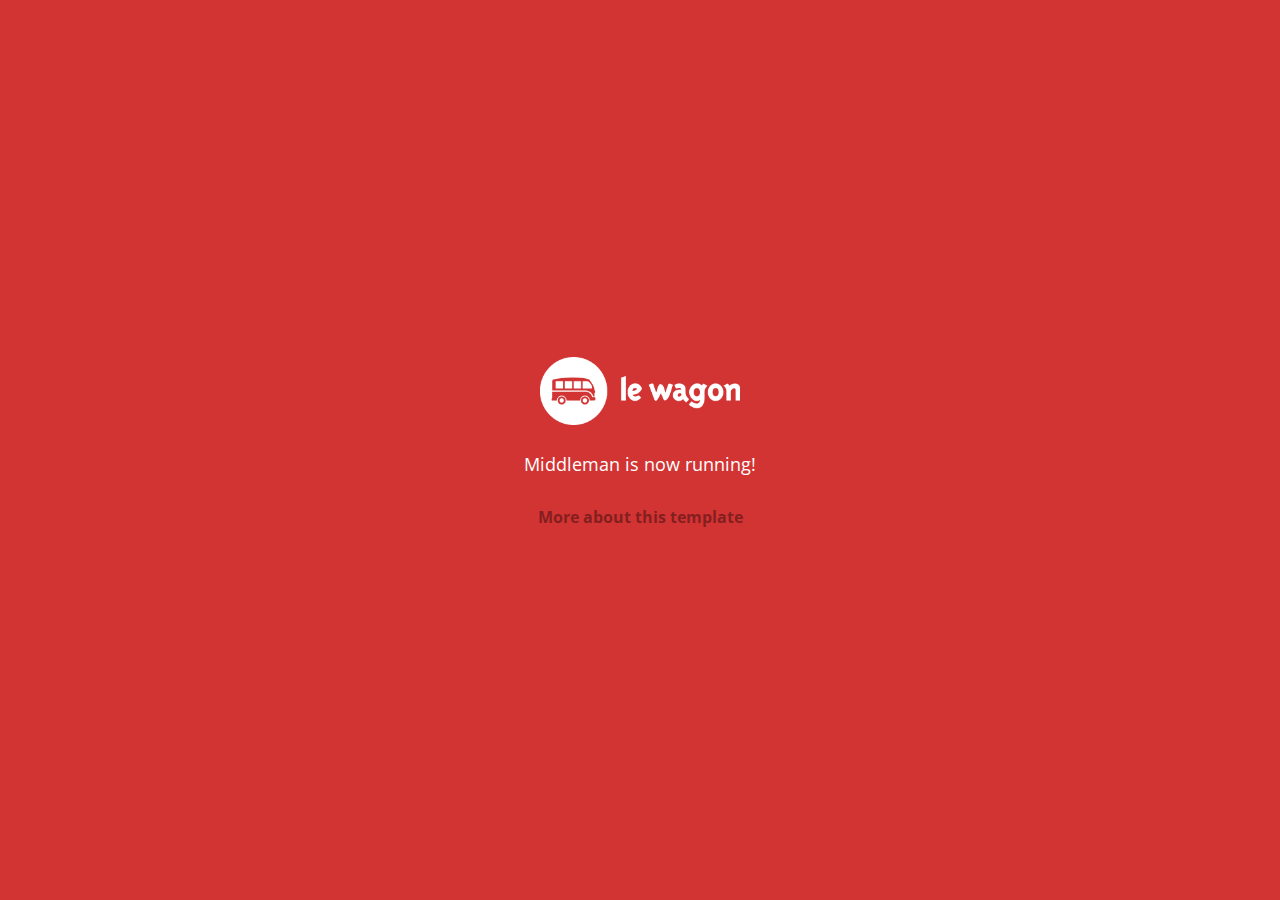
==== index.html @ 1464fe8d "Automated commit at 2017-11-06 10:18:37 UTC by middleman-deploy 2.0.0-alpha" ====
<!doctype html>
<html>
  <head>
    <meta charset="utf-8">
    <meta http-equiv="x-ua-compatible" content="ie=edge">
    <meta name="viewport"
          content="width=device-width, initial-scale=1, shrink-to-fit=no">
    <!-- Use the title from a page's frontmatter if it has one -->
    <title>Le Wagon - Middleman</title>
    <link href="stylesheets/application-3c48b980.css" rel="stylesheet" />
    <script src="javascripts/application-93de88c9.js"></script>
    <link href="images/favicon-f15af148.png" rel="icon" type="image/png" />
  </head>
  <body>
    <div id="home">
  <div class="home-content">
    <img src="images/logo-acc9c0ec.png" width="200" alt="Logo" />
    <p>
      Middleman is now running!
    </p>
    <p class="about">
      <a href="about.html">More about this template</a>
    </p>
  </div>
</div>

  </body>
</html>
---- stylesheets/application-3c48b980.css ----
@import url("https://fonts.googleapis.com/css?family=Open+Sans:400,300,700|Raleway:400,100,300,700,500");/*!
 * Bootstrap v3.3.7 (http://getbootstrap.com)
 * Copyright 2011-2016 Twitter, Inc.
 * Licensed under MIT (https://github.com/twbs/bootstrap/blob/master/LICENSE)
 *//*! normalize.css v3.0.3 | MIT License | github.com/necolas/normalize.css */html{font-family:sans-serif;-ms-text-size-adjust:100%;-webkit-text-size-adjust:100%}body{margin:0}article,aside,details,figcaption,figure,footer,header,hgroup,main,menu,nav,section,summary{display:block}audio,canvas,progress,video{display:inline-block;vertical-align:baseline}audio:not([controls]){display:none;height:0}[hidden],template{display:none}a{background-color:transparent}a:active,a:hover{outline:0}abbr[title]{border-bottom:1px dotted}b,strong{font-weight:bold}dfn{font-style:italic}h1{font-size:2em;margin:0.67em 0}mark{background:#ff0;color:#000}small{font-size:80%}sub,sup{font-size:75%;line-height:0;position:relative;vertical-align:baseline}sup{top:-0.5em}sub{bottom:-0.25em}img{border:0}svg:not(:root){overflow:hidden}figure{margin:1em 40px}hr{-webkit-box-sizing:content-box;box-sizing:content-box;height:0}pre{overflow:auto}code,kbd,pre,samp{font-family:monospace, monospace;font-size:1em}button,input,optgroup,select,textarea{color:inherit;font:inherit;margin:0}button{overflow:visible}button,select{text-transform:none}button,html input[type="button"],input[type="reset"],input[type="submit"]{-webkit-appearance:button;cursor:pointer}button[disabled],html input[disabled]{cursor:default}button::-moz-focus-inner,input::-moz-focus-inner{border:0;padding:0}input{line-height:normal}input[type="checkbox"],input[type="radio"]{-webkit-box-sizing:border-box;box-sizing:border-box;padding:0}input[type="number"]::-webkit-inner-spin-button,input[type="number"]::-webkit-outer-spin-button{height:auto}input[type="search"]{-webkit-appearance:textfield;-webkit-box-sizing:content-box;box-sizing:content-box}input[type="search"]::-webkit-search-cancel-button,input[type="search"]::-webkit-search-decoration{-webkit-appearance:none}fieldset{border:1px solid #c0c0c0;margin:0 2px;padding:0.35em 0.625em 0.75em}legend{border:0;padding:0}textarea{overflow:auto}optgroup{font-weight:bold}table{border-collapse:collapse;border-spacing:0}td,th{padding:0}/*! Source: https://github.com/h5bp/html5-boilerplate/blob/master/src/css/main.css */@media print{*,*:before,*:after{background:transparent !important;color:#000 !important;-webkit-box-shadow:none !important;box-shadow:none !important;text-shadow:none !important}a,a:visited{text-decoration:underline}a[href]:after{content:" (" attr(href) ")"}abbr[title]:after{content:" (" attr(title) ")"}a[href^="#"]:after,a[href^="javascript:"]:after{content:""}pre,blockquote{border:1px solid #999;page-break-inside:avoid}thead{display:table-header-group}tr,img{page-break-inside:avoid}img{max-width:100% !important}p,h2,h3{orphans:3;widows:3}h2,h3{page-break-after:avoid}.navbar{display:none}.btn>.caret,.dropup>.btn>.caret{border-top-color:#000 !important}.label{border:1px solid #000}.table{border-collapse:collapse !important}.table td,.table th{background-color:#fff !important}.table-bordered th,.table-bordered td{border:1px solid #ddd !important}}@font-face{font-family:'Glyphicons Halflings';src:url("../assets/bootstrap/glyphicons-halflings-regular-86b6f62b.eot");src:url("../assets/bootstrap/glyphicons-halflings-regular-86b6f62b.eot?#iefix") format("embedded-opentype"),url("../assets/bootstrap/glyphicons-halflings-regular-ca35b697.woff2") format("woff2"),url("../assets/bootstrap/glyphicons-halflings-regular-278e49a8.woff") format("woff"),url("../assets/bootstrap/glyphicons-halflings-regular-44bc1850.ttf") format("truetype"),url("../assets/bootstrap/glyphicons-halflings-regular-de51a849.svg#glyphicons_halflingsregular") format("svg")}.glyphicon{position:relative;top:1px;display:inline-block;font-family:'Glyphicons Halflings';font-style:normal;font-weight:normal;line-height:1;-webkit-font-smoothing:antialiased;-moz-osx-font-smoothing:grayscale}.glyphicon-asterisk:before{content:"\002a"}.glyphicon-plus:before{content:"\002b"}.glyphicon-euro:before,.glyphicon-eur:before{content:"\20ac"}.glyphicon-minus:before{content:"\2212"}.glyphicon-cloud:before{content:"\2601"}.glyphicon-envelope:before{content:"\2709"}.glyphicon-pencil:before{content:"\270f"}.glyphicon-glass:before{content:"\e001"}.glyphicon-music:before{content:"\e002"}.glyphicon-search:before{content:"\e003"}.glyphicon-heart:before{content:"\e005"}.glyphicon-star:before{content:"\e006"}.glyphicon-star-empty:before{content:"\e007"}.glyphicon-user:before{content:"\e008"}.glyphicon-film:before{content:"\e009"}.glyphicon-th-large:before{content:"\e010"}.glyphicon-th:before{content:"\e011"}.glyphicon-th-list:before{content:"\e012"}.glyphicon-ok:before{content:"\e013"}.glyphicon-remove:before{content:"\e014"}.glyphicon-zoom-in:before{content:"\e015"}.glyphicon-zoom-out:before{content:"\e016"}.glyphicon-off:before{content:"\e017"}.glyphicon-signal:before{content:"\e018"}.glyphicon-cog:before{content:"\e019"}.glyphicon-trash:before{content:"\e020"}.glyphicon-home:before{content:"\e021"}.glyphicon-file:before{content:"\e022"}.glyphicon-time:before{content:"\e023"}.glyphicon-road:before{content:"\e024"}.glyphicon-download-alt:before{content:"\e025"}.glyphicon-download:before{content:"\e026"}.glyphicon-upload:before{content:"\e027"}.glyphicon-inbox:before{content:"\e028"}.glyphicon-play-circle:before{content:"\e029"}.glyphicon-repeat:before{content:"\e030"}.glyphicon-refresh:before{content:"\e031"}.glyphicon-list-alt:before{content:"\e032"}.glyphicon-lock:before{content:"\e033"}.glyphicon-flag:before{content:"\e034"}.glyphicon-headphones:before{content:"\e035"}.glyphicon-volume-off:before{content:"\e036"}.glyphicon-volume-down:before{content:"\e037"}.glyphicon-volume-up:before{content:"\e038"}.glyphicon-qrcode:before{content:"\e039"}.glyphicon-barcode:before{content:"\e040"}.glyphicon-tag:before{content:"\e041"}.glyphicon-tags:before{content:"\e042"}.glyphicon-book:before{content:"\e043"}.glyphicon-bookmark:before{content:"\e044"}.glyphicon-print:before{content:"\e045"}.glyphicon-camera:before{content:"\e046"}.glyphicon-font:before{content:"\e047"}.glyphicon-bold:before{content:"\e048"}.glyphicon-italic:before{content:"\e049"}.glyphicon-text-height:before{content:"\e050"}.glyphicon-text-width:before{content:"\e051"}.glyphicon-align-left:before{content:"\e052"}.glyphicon-align-center:before{content:"\e053"}.glyphicon-align-right:before{content:"\e054"}.glyphicon-align-justify:before{content:"\e055"}.glyphicon-list:before{content:"\e056"}.glyphicon-indent-left:before{content:"\e057"}.glyphicon-indent-right:before{content:"\e058"}.glyphicon-facetime-video:before{content:"\e059"}.glyphicon-picture:before{content:"\e060"}.glyphicon-map-marker:before{content:"\e062"}.glyphicon-adjust:before{content:"\e063"}.glyphicon-tint:before{content:"\e064"}.glyphicon-edit:before{content:"\e065"}.glyphicon-share:before{content:"\e066"}.glyphicon-check:before{content:"\e067"}.glyphicon-move:before{content:"\e068"}.glyphicon-step-backward:before{content:"\e069"}.glyphicon-fast-backward:before{content:"\e070"}.glyphicon-backward:before{content:"\e071"}.glyphicon-play:before{content:"\e072"}.glyphicon-pause:before{content:"\e073"}.glyphicon-stop:before{content:"\e074"}.glyphicon-forward:before{content:"\e075"}.glyphicon-fast-forward:before{content:"\e076"}.glyphicon-step-forward:before{content:"\e077"}.glyphicon-eject:before{content:"\e078"}.glyphicon-chevron-left:before{content:"\e079"}.glyphicon-chevron-right:before{content:"\e080"}.glyphicon-plus-sign:before{content:"\e081"}.glyphicon-minus-sign:before{content:"\e082"}.glyphicon-remove-sign:before{content:"\e083"}.glyphicon-ok-sign:before{content:"\e084"}.glyphicon-question-sign:before{content:"\e085"}.glyphicon-info-sign:before{content:"\e086"}.glyphicon-screenshot:before{content:"\e087"}.glyphicon-remove-circle:before{content:"\e088"}.glyphicon-ok-circle:before{content:"\e089"}.glyphicon-ban-circle:before{content:"\e090"}.glyphicon-arrow-left:before{content:"\e091"}.glyphicon-arrow-right:before{content:"\e092"}.glyphicon-arrow-up:before{content:"\e093"}.glyphicon-arrow-down:before{content:"\e094"}.glyphicon-share-alt:before{content:"\e095"}.glyphicon-resize-full:before{content:"\e096"}.glyphicon-resize-small:before{content:"\e097"}.glyphicon-exclamation-sign:before{content:"\e101"}.glyphicon-gift:before{content:"\e102"}.glyphicon-leaf:before{content:"\e103"}.glyphicon-fire:before{content:"\e104"}.glyphicon-eye-open:before{content:"\e105"}.glyphicon-eye-close:before{content:"\e106"}.glyphicon-warning-sign:before{content:"\e107"}.glyphicon-plane:before{content:"\e108"}.glyphicon-calendar:before{content:"\e109"}.glyphicon-random:before{content:"\e110"}.glyphicon-comment:before{content:"\e111"}.glyphicon-magnet:before{content:"\e112"}.glyphicon-chevron-up:before{content:"\e113"}.glyphicon-chevron-down:before{content:"\e114"}.glyphicon-retweet:before{content:"\e115"}.glyphicon-shopping-cart:before{content:"\e116"}.glyphicon-folder-close:before{content:"\e117"}.glyphicon-folder-open:before{content:"\e118"}.glyphicon-resize-vertical:before{content:"\e119"}.glyphicon-resize-horizontal:before{content:"\e120"}.glyphicon-hdd:before{content:"\e121"}.glyphicon-bullhorn:before{content:"\e122"}.glyphicon-bell:before{content:"\e123"}.glyphicon-certificate:before{content:"\e124"}.glyphicon-thumbs-up:before{content:"\e125"}.glyphicon-thumbs-down:before{content:"\e126"}.glyphicon-hand-right:before{content:"\e127"}.glyphicon-hand-left:before{content:"\e128"}.glyphicon-hand-up:before{content:"\e129"}.glyphicon-hand-down:before{content:"\e130"}.glyphicon-circle-arrow-right:before{content:"\e131"}.glyphicon-circle-arrow-left:before{content:"\e132"}.glyphicon-circle-arrow-up:before{content:"\e133"}.glyphicon-circle-arrow-down:before{content:"\e134"}.glyphicon-globe:before{content:"\e135"}.glyphicon-wrench:before{content:"\e136"}.glyphicon-tasks:before{content:"\e137"}.glyphicon-filter:before{content:"\e138"}.glyphicon-briefcase:before{content:"\e139"}.glyphicon-fullscreen:before{content:"\e140"}.glyphicon-dashboard:before{content:"\e141"}.glyphicon-paperclip:before{content:"\e142"}.glyphicon-heart-empty:before{content:"\e143"}.glyphicon-link:before{content:"\e144"}.glyphicon-phone:before{content:"\e145"}.glyphicon-pushpin:before{content:"\e146"}.glyphicon-usd:before{content:"\e148"}.glyphicon-gbp:before{content:"\e149"}.glyphicon-sort:before{content:"\e150"}.glyphicon-sort-by-alphabet:before{content:"\e151"}.glyphicon-sort-by-alphabet-alt:before{content:"\e152"}.glyphicon-sort-by-order:before{content:"\e153"}.glyphicon-sort-by-order-alt:before{content:"\e154"}.glyphicon-sort-by-attributes:before{content:"\e155"}.glyphicon-sort-by-attributes-alt:before{content:"\e156"}.glyphicon-unchecked:before{content:"\e157"}.glyphicon-expand:before{content:"\e158"}.glyphicon-collapse-down:before{content:"\e159"}.glyphicon-collapse-up:before{content:"\e160"}.glyphicon-log-in:before{content:"\e161"}.glyphicon-flash:before{content:"\e162"}.glyphicon-log-out:before{content:"\e163"}.glyphicon-new-window:before{content:"\e164"}.glyphicon-record:before{content:"\e165"}.glyphicon-save:before{content:"\e166"}.glyphicon-open:before{content:"\e167"}.glyphicon-saved:before{content:"\e168"}.glyphicon-import:before{content:"\e169"}.glyphicon-export:before{content:"\e170"}.glyphicon-send:before{content:"\e171"}.glyphicon-floppy-disk:before{content:"\e172"}.glyphicon-floppy-saved:before{content:"\e173"}.glyphicon-floppy-remove:before{content:"\e174"}.glyphicon-floppy-save:before{content:"\e175"}.glyphicon-floppy-open:before{content:"\e176"}.glyphicon-credit-card:before{content:"\e177"}.glyphicon-transfer:before{content:"\e178"}.glyphicon-cutlery:before{content:"\e179"}.glyphicon-header:before{content:"\e180"}.glyphicon-compressed:before{content:"\e181"}.glyphicon-earphone:before{content:"\e182"}.glyphicon-phone-alt:before{content:"\e183"}.glyphicon-tower:before{content:"\e184"}.glyphicon-stats:before{content:"\e185"}.glyphicon-sd-video:before{content:"\e186"}.glyphicon-hd-video:before{content:"\e187"}.glyphicon-subtitles:before{content:"\e188"}.glyphicon-sound-stereo:before{content:"\e189"}.glyphicon-sound-dolby:before{content:"\e190"}.glyphicon-sound-5-1:before{content:"\e191"}.glyphicon-sound-6-1:before{content:"\e192"}.glyphicon-sound-7-1:before{content:"\e193"}.glyphicon-copyright-mark:before{content:"\e194"}.glyphicon-registration-mark:before{content:"\e195"}.glyphicon-cloud-download:before{content:"\e197"}.glyphicon-cloud-upload:before{content:"\e198"}.glyphicon-tree-conifer:before{content:"\e199"}.glyphicon-tree-deciduous:before{content:"\e200"}.glyphicon-cd:before{content:"\e201"}.glyphicon-save-file:before{content:"\e202"}.glyphicon-open-file:before{content:"\e203"}.glyphicon-level-up:before{content:"\e204"}.glyphicon-copy:before{content:"\e205"}.glyphicon-paste:before{content:"\e206"}.glyphicon-alert:before{content:"\e209"}.glyphicon-equalizer:before{content:"\e210"}.glyphicon-king:before{content:"\e211"}.glyphicon-queen:before{content:"\e212"}.glyphicon-pawn:before{content:"\e213"}.glyphicon-bishop:before{content:"\e214"}.glyphicon-knight:before{content:"\e215"}.glyphicon-baby-formula:before{content:"\e216"}.glyphicon-tent:before{content:"\26fa"}.glyphicon-blackboard:before{content:"\e218"}.glyphicon-bed:before{content:"\e219"}.glyphicon-apple:before{content:"\f8ff"}.glyphicon-erase:before{content:"\e221"}.glyphicon-hourglass:before{content:"\231b"}.glyphicon-lamp:before{content:"\e223"}.glyphicon-duplicate:before{content:"\e224"}.glyphicon-piggy-bank:before{content:"\e225"}.glyphicon-scissors:before{content:"\e226"}.glyphicon-bitcoin:before{content:"\e227"}.glyphicon-btc:before{content:"\e227"}.glyphicon-xbt:before{content:"\e227"}.glyphicon-yen:before{content:"\00a5"}.glyphicon-jpy:before{content:"\00a5"}.glyphicon-ruble:before{content:"\20bd"}.glyphicon-rub:before{content:"\20bd"}.glyphicon-scale:before{content:"\e230"}.glyphicon-ice-lolly:before{content:"\e231"}.glyphicon-ice-lolly-tasted:before{content:"\e232"}.glyphicon-education:before{content:"\e233"}.glyphicon-option-horizontal:before{content:"\e234"}.glyphicon-option-vertical:before{content:"\e235"}.glyphicon-menu-hamburger:before{content:"\e236"}.glyphicon-modal-window:before{content:"\e237"}.glyphicon-oil:before{content:"\e238"}.glyphicon-grain:before{content:"\e239"}.glyphicon-sunglasses:before{content:"\e240"}.glyphicon-text-size:before{content:"\e241"}.glyphicon-text-color:before{content:"\e242"}.glyphicon-text-background:before{content:"\e243"}.glyphicon-object-align-top:before{content:"\e244"}.glyphicon-object-align-bottom:before{content:"\e245"}.glyphicon-object-align-horizontal:before{content:"\e246"}.glyphicon-object-align-left:before{content:"\e247"}.glyphicon-object-align-vertical:before{content:"\e248"}.glyphicon-object-align-right:before{content:"\e249"}.glyphicon-triangle-right:before{content:"\e250"}.glyphicon-triangle-left:before{content:"\e251"}.glyphicon-triangle-bottom:before{content:"\e252"}.glyphicon-triangle-top:before{content:"\e253"}.glyphicon-console:before{content:"\e254"}.glyphicon-superscript:before{content:"\e255"}.glyphicon-subscript:before{content:"\e256"}.glyphicon-menu-left:before{content:"\e257"}.glyphicon-menu-right:before{content:"\e258"}.glyphicon-menu-down:before{content:"\e259"}.glyphicon-menu-up:before{content:"\e260"}*{-webkit-box-sizing:border-box;box-sizing:border-box}*:before,*:after{-webkit-box-sizing:border-box;box-sizing:border-box}html{font-size:10px;-webkit-tap-highlight-color:transparent}body{font-family:"Open Sans", "Helvetica", "sans-serif";font-size:18px;line-height:1.42857143;color:#333333;background-color:#F4F4F4}input,button,select,textarea{font-family:inherit;font-size:inherit;line-height:inherit}a{color:#469AE0;text-decoration:none}a:hover,a:focus{color:#1f74ba;text-decoration:underline}a:focus{outline:5px auto -webkit-focus-ring-color;outline-offset:-2px}figure{margin:0}img{vertical-align:middle}.img-responsive{display:block;max-width:100%;height:auto}.img-rounded{border-radius:2px}.img-thumbnail{padding:4px;line-height:1.42857143;background-color:#F4F4F4;border:1px solid #ddd;border-radius:2px;-webkit-transition:all 0.2s ease-in-out;transition:all 0.2s ease-in-out;display:inline-block;max-width:100%;height:auto}.img-circle{border-radius:50%}hr{margin-top:25px;margin-bottom:25px;border:0;border-top:1px solid #eeeeee}.sr-only{position:absolute;width:1px;height:1px;margin:-1px;padding:0;overflow:hidden;clip:rect(0, 0, 0, 0);border:0}.sr-only-focusable:active,.sr-only-focusable:focus{position:static;width:auto;height:auto;margin:0;overflow:visible;clip:auto}[role="button"]{cursor:pointer}h1,h2,h3,h4,h5,h6,.h1,.h2,.h3,.h4,.h5,.h6{font-family:"Raleway", "Helvetica", "sans-serif";font-weight:500;line-height:1.1;color:inherit}h1 small,h1 .small,h2 small,h2 .small,h3 small,h3 .small,h4 small,h4 .small,h5 small,h5 .small,h6 small,h6 .small,.h1 small,.h1 .small,.h2 small,.h2 .small,.h3 small,.h3 .small,.h4 small,.h4 .small,.h5 small,.h5 .small,.h6 small,.h6 .small{font-weight:normal;line-height:1;color:#777777}h1,.h1,h2,.h2,h3,.h3{margin-top:25px;margin-bottom:12.5px}h1 small,h1 .small,.h1 small,.h1 .small,h2 small,h2 .small,.h2 small,.h2 .small,h3 small,h3 .small,.h3 small,.h3 .small{font-size:65%}h4,.h4,h5,.h5,h6,.h6{margin-top:12.5px;margin-bottom:12.5px}h4 small,h4 .small,.h4 small,.h4 .small,h5 small,h5 .small,.h5 small,.h5 .small,h6 small,h6 .small,.h6 small,.h6 .small{font-size:75%}h1,.h1{font-size:46px}h2,.h2{font-size:38px}h3,.h3{font-size:31px}h4,.h4{font-size:23px}h5,.h5{font-size:18px}h6,.h6{font-size:16px}p{margin:0 0 12.5px}.lead{margin-bottom:25px;font-size:20px;font-weight:300;line-height:1.4}@media (min-width: 768px){.lead{font-size:27px}}small,.small{font-size:88%}mark,.mark{background-color:#fcf8e3;padding:.2em}.text-left{text-align:left}.text-right{text-align:right}.text-center{text-align:center}.text-justify{text-align:justify}.text-nowrap{white-space:nowrap}.text-lowercase{text-transform:lowercase}.text-uppercase,.initialism{text-transform:uppercase}.text-capitalize{text-transform:capitalize}.text-muted{color:#777777}.text-primary{color:#469AE0}a.text-primary:hover,a.text-primary:focus{color:#2381d0}.text-success{color:#3c763d}a.text-success:hover,a.text-success:focus{color:#2b542c}.text-info{color:#31708f}a.text-info:hover,a.text-info:focus{color:#245269}.text-warning{color:#8a6d3b}a.text-warning:hover,a.text-warning:focus{color:#66512c}.text-danger{color:#a94442}a.text-danger:hover,a.text-danger:focus{color:#843534}.bg-primary{color:#fff}.bg-primary{background-color:#469AE0}a.bg-primary:hover,a.bg-primary:focus{background-color:#2381d0}.bg-success{background-color:#dff0d8}a.bg-success:hover,a.bg-success:focus{background-color:#c1e2b3}.bg-info{background-color:#d9edf7}a.bg-info:hover,a.bg-info:focus{background-color:#afd9ee}.bg-warning{background-color:#fcf8e3}a.bg-warning:hover,a.bg-warning:focus{background-color:#f7ecb5}.bg-danger{background-color:#f2dede}a.bg-danger:hover,a.bg-danger:focus{background-color:#e4b9b9}.page-header{padding-bottom:11.5px;margin:50px 0 25px;border-bottom:1px solid #eeeeee}ul,ol{margin-top:0;margin-bottom:12.5px}ul ul,ul ol,ol ul,ol ol{margin-bottom:0}.list-unstyled{padding-left:0;list-style:none}.list-inline{padding-left:0;list-style:none;margin-left:-5px}.list-inline>li{display:inline-block;padding-left:5px;padding-right:5px}dl{margin-top:0;margin-bottom:25px}dt,dd{line-height:1.42857143}dt{font-weight:bold}dd{margin-left:0}.dl-horizontal dd:before,.dl-horizontal dd:after{content:" ";display:table}.dl-horizontal dd:after{clear:both}@media (min-width: 768px){.dl-horizontal dt{float:left;width:160px;clear:left;text-align:right;overflow:hidden;text-overflow:ellipsis;white-space:nowrap}.dl-horizontal dd{margin-left:180px}}abbr[title],abbr[data-original-title]{cursor:help;border-bottom:1px dotted #777777}.initialism{font-size:90%}blockquote{padding:12.5px 25px;margin:0 0 25px;font-size:22.5px;border-left:5px solid #eeeeee}blockquote p:last-child,blockquote ul:last-child,blockquote ol:last-child{margin-bottom:0}blockquote footer,blockquote small,blockquote .small{display:block;font-size:80%;line-height:1.42857143;color:#777777}blockquote footer:before,blockquote small:before,blockquote .small:before{content:'\2014 \00A0'}.blockquote-reverse,blockquote.pull-right{padding-right:15px;padding-left:0;border-right:5px solid #eeeeee;border-left:0;text-align:right}.blockquote-reverse footer:before,.blockquote-reverse small:before,.blockquote-reverse .small:before,blockquote.pull-right footer:before,blockquote.pull-right small:before,blockquote.pull-right .small:before{content:''}.blockquote-reverse footer:after,.blockquote-reverse small:after,.blockquote-reverse .small:after,blockquote.pull-right footer:after,blockquote.pull-right small:after,blockquote.pull-right .small:after{content:'\00A0 \2014'}address{margin-bottom:25px;font-style:normal;line-height:1.42857143}code,kbd,pre,samp{font-family:Menlo, Monaco, Consolas, "Courier New", monospace}code{padding:2px 4px;font-size:90%;color:#c7254e;background-color:#f9f2f4;border-radius:2px}kbd{padding:2px 4px;font-size:90%;color:#fff;background-color:#333;border-radius:2px;-webkit-box-shadow:inset 0 -1px 0 rgba(0,0,0,0.25);box-shadow:inset 0 -1px 0 rgba(0,0,0,0.25)}kbd kbd{padding:0;font-size:100%;font-weight:bold;-webkit-box-shadow:none;box-shadow:none}pre{display:block;padding:12px;margin:0 0 12.5px;font-size:17px;line-height:1.42857143;word-break:break-all;word-wrap:break-word;color:#333333;background-color:#f5f5f5;border:1px solid #ccc;border-radius:2px}pre code{padding:0;font-size:inherit;color:inherit;white-space:pre-wrap;background-color:transparent;border-radius:0}.pre-scrollable{max-height:340px;overflow-y:scroll}.container{margin-right:auto;margin-left:auto;padding-left:15px;padding-right:15px}.container:before,.container:after{content:" ";display:table}.container:after{clear:both}@media (min-width: 768px){.container{width:750px}}@media (min-width: 992px){.container{width:970px}}@media (min-width: 1200px){.container{width:1170px}}.container-fluid{margin-right:auto;margin-left:auto;padding-left:15px;padding-right:15px}.container-fluid:before,.container-fluid:after{content:" ";display:table}.container-fluid:after{clear:both}.row{margin-left:-15px;margin-right:-15px}.row:before,.row:after{content:" ";display:table}.row:after{clear:both}.col-xs-1,.col-sm-1,.col-md-1,.col-lg-1,.col-xs-2,.col-sm-2,.col-md-2,.col-lg-2,.col-xs-3,.col-sm-3,.col-md-3,.col-lg-3,.col-xs-4,.col-sm-4,.col-md-4,.col-lg-4,.col-xs-5,.col-sm-5,.col-md-5,.col-lg-5,.col-xs-6,.col-sm-6,.col-md-6,.col-lg-6,.col-xs-7,.col-sm-7,.col-md-7,.col-lg-7,.col-xs-8,.col-sm-8,.col-md-8,.col-lg-8,.col-xs-9,.col-sm-9,.col-md-9,.col-lg-9,.col-xs-10,.col-sm-10,.col-md-10,.col-lg-10,.col-xs-11,.col-sm-11,.col-md-11,.col-lg-11,.col-xs-12,.col-sm-12,.col-md-12,.col-lg-12{position:relative;min-height:1px;padding-left:15px;padding-right:15px}.col-xs-1,.col-xs-2,.col-xs-3,.col-xs-4,.col-xs-5,.col-xs-6,.col-xs-7,.col-xs-8,.col-xs-9,.col-xs-10,.col-xs-11,.col-xs-12{float:left}.col-xs-1{width:8.33333333%}.col-xs-2{width:16.66666667%}.col-xs-3{width:25%}.col-xs-4{width:33.33333333%}.col-xs-5{width:41.66666667%}.col-xs-6{width:50%}.col-xs-7{width:58.33333333%}.col-xs-8{width:66.66666667%}.col-xs-9{width:75%}.col-xs-10{width:83.33333333%}.col-xs-11{width:91.66666667%}.col-xs-12{width:100%}.col-xs-pull-0{right:auto}.col-xs-pull-1{right:8.33333333%}.col-xs-pull-2{right:16.66666667%}.col-xs-pull-3{right:25%}.col-xs-pull-4{right:33.33333333%}.col-xs-pull-5{right:41.66666667%}.col-xs-pull-6{right:50%}.col-xs-pull-7{right:58.33333333%}.col-xs-pull-8{right:66.66666667%}.col-xs-pull-9{right:75%}.col-xs-pull-10{right:83.33333333%}.col-xs-pull-11{right:91.66666667%}.col-xs-pull-12{right:100%}.col-xs-push-0{left:auto}.col-xs-push-1{left:8.33333333%}.col-xs-push-2{left:16.66666667%}.col-xs-push-3{left:25%}.col-xs-push-4{left:33.33333333%}.col-xs-push-5{left:41.66666667%}.col-xs-push-6{left:50%}.col-xs-push-7{left:58.33333333%}.col-xs-push-8{left:66.66666667%}.col-xs-push-9{left:75%}.col-xs-push-10{left:83.33333333%}.col-xs-push-11{left:91.66666667%}.col-xs-push-12{left:100%}.col-xs-offset-0{margin-left:0%}.col-xs-offset-1{margin-left:8.33333333%}.col-xs-offset-2{margin-left:16.66666667%}.col-xs-offset-3{margin-left:25%}.col-xs-offset-4{margin-left:33.33333333%}.col-xs-offset-5{margin-left:41.66666667%}.col-xs-offset-6{margin-left:50%}.col-xs-offset-7{margin-left:58.33333333%}.col-xs-offset-8{margin-left:66.66666667%}.col-xs-offset-9{margin-left:75%}.col-xs-offset-10{margin-left:83.33333333%}.col-xs-offset-11{margin-left:91.66666667%}.col-xs-offset-12{margin-left:100%}@media (min-width: 768px){.col-sm-1,.col-sm-2,.col-sm-3,.col-sm-4,.col-sm-5,.col-sm-6,.col-sm-7,.col-sm-8,.col-sm-9,.col-sm-10,.col-sm-11,.col-sm-12{float:left}.col-sm-1{width:8.33333333%}.col-sm-2{width:16.66666667%}.col-sm-3{width:25%}.col-sm-4{width:33.33333333%}.col-sm-5{width:41.66666667%}.col-sm-6{width:50%}.col-sm-7{width:58.33333333%}.col-sm-8{width:66.66666667%}.col-sm-9{width:75%}.col-sm-10{width:83.33333333%}.col-sm-11{width:91.66666667%}.col-sm-12{width:100%}.col-sm-pull-0{right:auto}.col-sm-pull-1{right:8.33333333%}.col-sm-pull-2{right:16.66666667%}.col-sm-pull-3{right:25%}.col-sm-pull-4{right:33.33333333%}.col-sm-pull-5{right:41.66666667%}.col-sm-pull-6{right:50%}.col-sm-pull-7{right:58.33333333%}.col-sm-pull-8{right:66.66666667%}.col-sm-pull-9{right:75%}.col-sm-pull-10{right:83.33333333%}.col-sm-pull-11{right:91.66666667%}.col-sm-pull-12{right:100%}.col-sm-push-0{left:auto}.col-sm-push-1{left:8.33333333%}.col-sm-push-2{left:16.66666667%}.col-sm-push-3{left:25%}.col-sm-push-4{left:33.33333333%}.col-sm-push-5{left:41.66666667%}.col-sm-push-6{left:50%}.col-sm-push-7{left:58.33333333%}.col-sm-push-8{left:66.66666667%}.col-sm-push-9{left:75%}.col-sm-push-10{left:83.33333333%}.col-sm-push-11{left:91.66666667%}.col-sm-push-12{left:100%}.col-sm-offset-0{margin-left:0%}.col-sm-offset-1{margin-left:8.33333333%}.col-sm-offset-2{margin-left:16.66666667%}.col-sm-offset-3{margin-left:25%}.col-sm-offset-4{margin-left:33.33333333%}.col-sm-offset-5{margin-left:41.66666667%}.col-sm-offset-6{margin-left:50%}.col-sm-offset-7{margin-left:58.33333333%}.col-sm-offset-8{margin-left:66.66666667%}.col-sm-offset-9{margin-left:75%}.col-sm-offset-10{margin-left:83.33333333%}.col-sm-offset-11{margin-left:91.66666667%}.col-sm-offset-12{margin-left:100%}}@media (min-width: 992px){.col-md-1,.col-md-2,.col-md-3,.col-md-4,.col-md-5,.col-md-6,.col-md-7,.col-md-8,.col-md-9,.col-md-10,.col-md-11,.col-md-12{float:left}.col-md-1{width:8.33333333%}.col-md-2{width:16.66666667%}.col-md-3{width:25%}.col-md-4{width:33.33333333%}.col-md-5{width:41.66666667%}.col-md-6{width:50%}.col-md-7{width:58.33333333%}.col-md-8{width:66.66666667%}.col-md-9{width:75%}.col-md-10{width:83.33333333%}.col-md-11{width:91.66666667%}.col-md-12{width:100%}.col-md-pull-0{right:auto}.col-md-pull-1{right:8.33333333%}.col-md-pull-2{right:16.66666667%}.col-md-pull-3{right:25%}.col-md-pull-4{right:33.33333333%}.col-md-pull-5{right:41.66666667%}.col-md-pull-6{right:50%}.col-md-pull-7{right:58.33333333%}.col-md-pull-8{right:66.66666667%}.col-md-pull-9{right:75%}.col-md-pull-10{right:83.33333333%}.col-md-pull-11{right:91.66666667%}.col-md-pull-12{right:100%}.col-md-push-0{left:auto}.col-md-push-1{left:8.33333333%}.col-md-push-2{left:16.66666667%}.col-md-push-3{left:25%}.col-md-push-4{left:33.33333333%}.col-md-push-5{left:41.66666667%}.col-md-push-6{left:50%}.col-md-push-7{left:58.33333333%}.col-md-push-8{left:66.66666667%}.col-md-push-9{left:75%}.col-md-push-10{left:83.33333333%}.col-md-push-11{left:91.66666667%}.col-md-push-12{left:100%}.col-md-offset-0{margin-left:0%}.col-md-offset-1{margin-left:8.33333333%}.col-md-offset-2{margin-left:16.66666667%}.col-md-offset-3{margin-left:25%}.col-md-offset-4{margin-left:33.33333333%}.col-md-offset-5{margin-left:41.66666667%}.col-md-offset-6{margin-left:50%}.col-md-offset-7{margin-left:58.33333333%}.col-md-offset-8{margin-left:66.66666667%}.col-md-offset-9{margin-left:75%}.col-md-offset-10{margin-left:83.33333333%}.col-md-offset-11{margin-left:91.66666667%}.col-md-offset-12{margin-left:100%}}@media (min-width: 1200px){.col-lg-1,.col-lg-2,.col-lg-3,.col-lg-4,.col-lg-5,.col-lg-6,.col-lg-7,.col-lg-8,.col-lg-9,.col-lg-10,.col-lg-11,.col-lg-12{float:left}.col-lg-1{width:8.33333333%}.col-lg-2{width:16.66666667%}.col-lg-3{width:25%}.col-lg-4{width:33.33333333%}.col-lg-5{width:41.66666667%}.col-lg-6{width:50%}.col-lg-7{width:58.33333333%}.col-lg-8{width:66.66666667%}.col-lg-9{width:75%}.col-lg-10{width:83.33333333%}.col-lg-11{width:91.66666667%}.col-lg-12{width:100%}.col-lg-pull-0{right:auto}.col-lg-pull-1{right:8.33333333%}.col-lg-pull-2{right:16.66666667%}.col-lg-pull-3{right:25%}.col-lg-pull-4{right:33.33333333%}.col-lg-pull-5{right:41.66666667%}.col-lg-pull-6{right:50%}.col-lg-pull-7{right:58.33333333%}.col-lg-pull-8{right:66.66666667%}.col-lg-pull-9{right:75%}.col-lg-pull-10{right:83.33333333%}.col-lg-pull-11{right:91.66666667%}.col-lg-pull-12{right:100%}.col-lg-push-0{left:auto}.col-lg-push-1{left:8.33333333%}.col-lg-push-2{left:16.66666667%}.col-lg-push-3{left:25%}.col-lg-push-4{left:33.33333333%}.col-lg-push-5{left:41.66666667%}.col-lg-push-6{left:50%}.col-lg-push-7{left:58.33333333%}.col-lg-push-8{left:66.66666667%}.col-lg-push-9{left:75%}.col-lg-push-10{left:83.33333333%}.col-lg-push-11{left:91.66666667%}.col-lg-push-12{left:100%}.col-lg-offset-0{margin-left:0%}.col-lg-offset-1{margin-left:8.33333333%}.col-lg-offset-2{margin-left:16.66666667%}.col-lg-offset-3{margin-left:25%}.col-lg-offset-4{margin-left:33.33333333%}.col-lg-offset-5{margin-left:41.66666667%}.col-lg-offset-6{margin-left:50%}.col-lg-offset-7{margin-left:58.33333333%}.col-lg-offset-8{margin-left:66.66666667%}.col-lg-offset-9{margin-left:75%}.col-lg-offset-10{margin-left:83.33333333%}.col-lg-offset-11{margin-left:91.66666667%}.col-lg-offset-12{margin-left:100%}}table{background-color:transparent}caption{padding-top:8px;padding-bottom:8px;color:#777777;text-align:left}th{text-align:left}.table{width:100%;max-width:100%;margin-bottom:25px}.table>thead>tr>th,.table>thead>tr>td,.table>tbody>tr>th,.table>tbody>tr>td,.table>tfoot>tr>th,.table>tfoot>tr>td{padding:8px;line-height:1.42857143;vertical-align:top;border-top:1px solid #ddd}.table>thead>tr>th{vertical-align:bottom;border-bottom:2px solid #ddd}.table>caption+thead>tr:first-child>th,.table>caption+thead>tr:first-child>td,.table>colgroup+thead>tr:first-child>th,.table>colgroup+thead>tr:first-child>td,.table>thead:first-child>tr:first-child>th,.table>thead:first-child>tr:first-child>td{border-top:0}.table>tbody+tbody{border-top:2px solid #ddd}.table .table{background-color:#F4F4F4}.table-condensed>thead>tr>th,.table-condensed>thead>tr>td,.table-condensed>tbody>tr>th,.table-condensed>tbody>tr>td,.table-condensed>tfoot>tr>th,.table-condensed>tfoot>tr>td{padding:5px}.table-bordered{border:1px solid #ddd}.table-bordered>thead>tr>th,.table-bordered>thead>tr>td,.table-bordered>tbody>tr>th,.table-bordered>tbody>tr>td,.table-bordered>tfoot>tr>th,.table-bordered>tfoot>tr>td{border:1px solid #ddd}.table-bordered>thead>tr>th,.table-bordered>thead>tr>td{border-bottom-width:2px}.table-striped>tbody>tr:nth-of-type(odd){background-color:#f9f9f9}.table-hover>tbody>tr:hover{background-color:#f5f5f5}table col[class*="col-"]{position:static;float:none;display:table-column}table td[class*="col-"],table th[class*="col-"]{position:static;float:none;display:table-cell}.table>thead>tr>td.active,.table>thead>tr>th.active,.table>thead>tr.active>td,.table>thead>tr.active>th,.table>tbody>tr>td.active,.table>tbody>tr>th.active,.table>tbody>tr.active>td,.table>tbody>tr.active>th,.table>tfoot>tr>td.active,.table>tfoot>tr>th.active,.table>tfoot>tr.active>td,.table>tfoot>tr.active>th{background-color:#f5f5f5}.table-hover>tbody>tr>td.active:hover,.table-hover>tbody>tr>th.active:hover,.table-hover>tbody>tr.active:hover>td,.table-hover>tbody>tr:hover>.active,.table-hover>tbody>tr.active:hover>th{background-color:#e8e8e8}.table>thead>tr>td.success,.table>thead>tr>th.success,.table>thead>tr.success>td,.table>thead>tr.success>th,.table>tbody>tr>td.success,.table>tbody>tr>th.success,.table>tbody>tr.success>td,.table>tbody>tr.success>th,.table>tfoot>tr>td.success,.table>tfoot>tr>th.success,.table>tfoot>tr.success>td,.table>tfoot>tr.success>th{background-color:#dff0d8}.table-hover>tbody>tr>td.success:hover,.table-hover>tbody>tr>th.success:hover,.table-hover>tbody>tr.success:hover>td,.table-hover>tbody>tr:hover>.success,.table-hover>tbody>tr.success:hover>th{background-color:#d0e9c6}.table>thead>tr>td.info,.table>thead>tr>th.info,.table>thead>tr.info>td,.table>thead>tr.info>th,.table>tbody>tr>td.info,.table>tbody>tr>th.info,.table>tbody>tr.info>td,.table>tbody>tr.info>th,.table>tfoot>tr>td.info,.table>tfoot>tr>th.info,.table>tfoot>tr.info>td,.table>tfoot>tr.info>th{background-color:#d9edf7}.table-hover>tbody>tr>td.info:hover,.table-hover>tbody>tr>th.info:hover,.table-hover>tbody>tr.info:hover>td,.table-hover>tbody>tr:hover>.info,.table-hover>tbody>tr.info:hover>th{background-color:#c4e3f3}.table>thead>tr>td.warning,.table>thead>tr>th.warning,.table>thead>tr.warning>td,.table>thead>tr.warning>th,.table>tbody>tr>td.warning,.table>tbody>tr>th.warning,.table>tbody>tr.warning>td,.table>tbody>tr.warning>th,.table>tfoot>tr>td.warning,.table>tfoot>tr>th.warning,.table>tfoot>tr.warning>td,.table>tfoot>tr.warning>th{background-color:#fcf8e3}.table-hover>tbody>tr>td.warning:hover,.table-hover>tbody>tr>th.warning:hover,.table-hover>tbody>tr.warning:hover>td,.table-hover>tbody>tr:hover>.warning,.table-hover>tbody>tr.warning:hover>th{background-color:#faf2cc}.table>thead>tr>td.danger,.table>thead>tr>th.danger,.table>thead>tr.danger>td,.table>thead>tr.danger>th,.table>tbody>tr>td.danger,.table>tbody>tr>th.danger,.table>tbody>tr.danger>td,.table>tbody>tr.danger>th,.table>tfoot>tr>td.danger,.table>tfoot>tr>th.danger,.table>tfoot>tr.danger>td,.table>tfoot>tr.danger>th{background-color:#f2dede}.table-hover>tbody>tr>td.danger:hover,.table-hover>tbody>tr>th.danger:hover,.table-hover>tbody>tr.danger:hover>td,.table-hover>tbody>tr:hover>.danger,.table-hover>tbody>tr.danger:hover>th{background-color:#ebcccc}.table-responsive{overflow-x:auto;min-height:0.01%}@media screen and (max-width: 767px){.table-responsive{width:100%;margin-bottom:18.75px;overflow-y:hidden;-ms-overflow-style:-ms-autohiding-scrollbar;border:1px solid #ddd}.table-responsive>.table{margin-bottom:0}.table-responsive>.table>thead>tr>th,.table-responsive>.table>thead>tr>td,.table-responsive>.table>tbody>tr>th,.table-responsive>.table>tbody>tr>td,.table-responsive>.table>tfoot>tr>th,.table-responsive>.table>tfoot>tr>td{white-space:nowrap}.table-responsive>.table-bordered{border:0}.table-responsive>.table-bordered>thead>tr>th:first-child,.table-responsive>.table-bordered>thead>tr>td:first-child,.table-responsive>.table-bordered>tbody>tr>th:first-child,.table-responsive>.table-bordered>tbody>tr>td:first-child,.table-responsive>.table-bordered>tfoot>tr>th:first-child,.table-responsive>.table-bordered>tfoot>tr>td:first-child{border-left:0}.table-responsive>.table-bordered>thead>tr>th:last-child,.table-responsive>.table-bordered>thead>tr>td:last-child,.table-responsive>.table-bordered>tbody>tr>th:last-child,.table-responsive>.table-bordered>tbody>tr>td:last-child,.table-responsive>.table-bordered>tfoot>tr>th:last-child,.table-responsive>.table-bordered>tfoot>tr>td:last-child{border-right:0}.table-responsive>.table-bordered>tbody>tr:last-child>th,.table-responsive>.table-bordered>tbody>tr:last-child>td,.table-responsive>.table-bordered>tfoot>tr:last-child>th,.table-responsive>.table-bordered>tfoot>tr:last-child>td{border-bottom:0}}fieldset{padding:0;margin:0;border:0;min-width:0}legend{display:block;width:100%;padding:0;margin-bottom:25px;font-size:27px;line-height:inherit;color:#333333;border:0;border-bottom:1px solid #e5e5e5}label{display:inline-block;max-width:100%;margin-bottom:5px;font-weight:bold}input[type="search"]{-webkit-box-sizing:border-box;box-sizing:border-box}input[type="radio"],input[type="checkbox"]{margin:4px 0 0;margin-top:1px \9;line-height:normal}input[type="file"]{display:block}input[type="range"]{display:block;width:100%}select[multiple],select[size]{height:auto}input[type="file"]:focus,input[type="radio"]:focus,input[type="checkbox"]:focus{outline:5px auto -webkit-focus-ring-color;outline-offset:-2px}output{display:block;padding-top:7px;font-size:18px;line-height:1.42857143;color:#000000}.form-control{display:block;width:100%;height:39px;padding:6px 12px;font-size:18px;line-height:1.42857143;color:#000000;background-color:#fff;background-image:none;border:1px solid #ccc;border-radius:2px;-webkit-box-shadow:inset 0 1px 1px rgba(0,0,0,0.075);box-shadow:inset 0 1px 1px rgba(0,0,0,0.075);-webkit-transition:border-color ease-in-out 0.15s, box-shadow ease-in-out 0.15s;-webkit-transition:border-color ease-in-out 0.15s, -webkit-box-shadow ease-in-out 0.15s;transition:border-color ease-in-out 0.15s, -webkit-box-shadow ease-in-out 0.15s;transition:border-color ease-in-out 0.15s, box-shadow ease-in-out 0.15s;transition:border-color ease-in-out 0.15s, box-shadow ease-in-out 0.15s, -webkit-box-shadow ease-in-out 0.15s}.form-control:focus{border-color:#66afe9;outline:0;-webkit-box-shadow:inset 0 1px 1px rgba(0,0,0,0.075),0 0 8px rgba(102,175,233,0.6);box-shadow:inset 0 1px 1px rgba(0,0,0,0.075),0 0 8px rgba(102,175,233,0.6)}.form-control::-moz-placeholder{color:#999;opacity:1}.form-control:-ms-input-placeholder{color:#999}.form-control::-webkit-input-placeholder{color:#999}.form-control::-ms-expand{border:0;background-color:transparent}.form-control[disabled],.form-control[readonly],fieldset[disabled] .form-control{background-color:#eeeeee;opacity:1}.form-control[disabled],fieldset[disabled] .form-control{cursor:not-allowed}textarea.form-control{height:auto}input[type="search"]{-webkit-appearance:none}@media screen and (-webkit-min-device-pixel-ratio: 0){input[type="date"].form-control,input[type="time"].form-control,input[type="datetime-local"].form-control,input[type="month"].form-control{line-height:39px}input[type="date"].input-sm,.input-group-sm>input[type="date"].form-control,.input-group-sm>input[type="date"].input-group-addon,.input-group-sm>.input-group-btn>input[type="date"].btn,.input-group-sm input[type="date"],input[type="time"].input-sm,.input-group-sm>input[type="time"].form-control,.input-group-sm>input[type="time"].input-group-addon,.input-group-sm>.input-group-btn>input[type="time"].btn,.input-group-sm input[type="time"],input[type="datetime-local"].input-sm,.input-group-sm>input[type="datetime-local"].form-control,.input-group-sm>input[type="datetime-local"].input-group-addon,.input-group-sm>.input-group-btn>input[type="datetime-local"].btn,.input-group-sm input[type="datetime-local"],input[type="month"].input-sm,.input-group-sm>input[type="month"].form-control,.input-group-sm>input[type="month"].input-group-addon,.input-group-sm>.input-group-btn>input[type="month"].btn,.input-group-sm input[type="month"]{line-height:36px}input[type="date"].input-lg,.input-group-lg>input[type="date"].form-control,.input-group-lg>input[type="date"].input-group-addon,.input-group-lg>.input-group-btn>input[type="date"].btn,.input-group-lg input[type="date"],input[type="time"].input-lg,.input-group-lg>input[type="time"].form-control,.input-group-lg>input[type="time"].input-group-addon,.input-group-lg>.input-group-btn>input[type="time"].btn,.input-group-lg input[type="time"],input[type="datetime-local"].input-lg,.input-group-lg>input[type="datetime-local"].form-control,.input-group-lg>input[type="datetime-local"].input-group-addon,.input-group-lg>.input-group-btn>input[type="datetime-local"].btn,.input-group-lg input[type="datetime-local"],input[type="month"].input-lg,.input-group-lg>input[type="month"].form-control,.input-group-lg>input[type="month"].input-group-addon,.input-group-lg>.input-group-btn>input[type="month"].btn,.input-group-lg input[type="month"]{line-height:53px}}.form-group{margin-bottom:15px}.radio,.checkbox{position:relative;display:block;margin-top:10px;margin-bottom:10px}.radio label,.checkbox label{min-height:25px;padding-left:20px;margin-bottom:0;font-weight:normal;cursor:pointer}.radio input[type="radio"],.radio-inline input[type="radio"],.checkbox input[type="checkbox"],.checkbox-inline input[type="checkbox"]{position:absolute;margin-left:-20px;margin-top:4px \9}.radio+.radio,.checkbox+.checkbox{margin-top:-5px}.radio-inline,.checkbox-inline{position:relative;display:inline-block;padding-left:20px;margin-bottom:0;vertical-align:middle;font-weight:normal;cursor:pointer}.radio-inline+.radio-inline,.checkbox-inline+.checkbox-inline{margin-top:0;margin-left:10px}input[type="radio"][disabled],input[type="radio"].disabled,fieldset[disabled] input[type="radio"],input[type="checkbox"][disabled],input[type="checkbox"].disabled,fieldset[disabled] input[type="checkbox"]{cursor:not-allowed}.radio-inline.disabled,fieldset[disabled] .radio-inline,.checkbox-inline.disabled,fieldset[disabled] .checkbox-inline{cursor:not-allowed}.radio.disabled label,fieldset[disabled] .radio label,.checkbox.disabled label,fieldset[disabled] .checkbox label{cursor:not-allowed}.form-control-static{padding-top:7px;padding-bottom:7px;margin-bottom:0;min-height:43px}.form-control-static.input-lg,.input-group-lg>.form-control-static.form-control,.input-group-lg>.form-control-static.input-group-addon,.input-group-lg>.input-group-btn>.form-control-static.btn,.form-control-static.input-sm,.input-group-sm>.form-control-static.form-control,.input-group-sm>.form-control-static.input-group-addon,.input-group-sm>.input-group-btn>.form-control-static.btn{padding-left:0;padding-right:0}.input-sm,.input-group-sm>.form-control,.input-group-sm>.input-group-addon,.input-group-sm>.input-group-btn>.btn{height:36px;padding:5px 10px;font-size:16px;line-height:1.5;border-radius:2px}select.input-sm,.input-group-sm>select.form-control,.input-group-sm>select.input-group-addon,.input-group-sm>.input-group-btn>select.btn{height:36px;line-height:36px}textarea.input-sm,.input-group-sm>textarea.form-control,.input-group-sm>textarea.input-group-addon,.input-group-sm>.input-group-btn>textarea.btn,select[multiple].input-sm,.input-group-sm>select[multiple].form-control,.input-group-sm>select[multiple].input-group-addon,.input-group-sm>.input-group-btn>select[multiple].btn{height:auto}.form-group-sm .form-control{height:36px;padding:5px 10px;font-size:16px;line-height:1.5;border-radius:2px}.form-group-sm select.form-control{height:36px;line-height:36px}.form-group-sm textarea.form-control,.form-group-sm select[multiple].form-control{height:auto}.form-group-sm .form-control-static{height:36px;min-height:41px;padding:6px 10px;font-size:16px;line-height:1.5}.input-lg,.input-group-lg>.form-control,.input-group-lg>.input-group-addon,.input-group-lg>.input-group-btn>.btn{height:53px;padding:10px 16px;font-size:23px;line-height:1.3333333;border-radius:2px}select.input-lg,.input-group-lg>select.form-control,.input-group-lg>select.input-group-addon,.input-group-lg>.input-group-btn>select.btn{height:53px;line-height:53px}textarea.input-lg,.input-group-lg>textarea.form-control,.input-group-lg>textarea.input-group-addon,.input-group-lg>.input-group-btn>textarea.btn,select[multiple].input-lg,.input-group-lg>select[multiple].form-control,.input-group-lg>select[multiple].input-group-addon,.input-group-lg>.input-group-btn>select[multiple].btn{height:auto}.form-group-lg .form-control{height:53px;padding:10px 16px;font-size:23px;line-height:1.3333333;border-radius:2px}.form-group-lg select.form-control{height:53px;line-height:53px}.form-group-lg textarea.form-control,.form-group-lg select[multiple].form-control{height:auto}.form-group-lg .form-control-static{height:53px;min-height:48px;padding:11px 16px;font-size:23px;line-height:1.3333333}.has-feedback{position:relative}.has-feedback .form-control{padding-right:48.75px}.form-control-feedback{position:absolute;top:0;right:0;z-index:2;display:block;width:39px;height:39px;line-height:39px;text-align:center;pointer-events:none}.input-lg+.form-control-feedback,.input-group-lg>.form-control+.form-control-feedback,.input-group-lg>.input-group-addon+.form-control-feedback,.input-group-lg>.input-group-btn>.btn+.form-control-feedback,.input-group-lg+.form-control-feedback,.form-group-lg .form-control+.form-control-feedback{width:53px;height:53px;line-height:53px}.input-sm+.form-control-feedback,.input-group-sm>.form-control+.form-control-feedback,.input-group-sm>.input-group-addon+.form-control-feedback,.input-group-sm>.input-group-btn>.btn+.form-control-feedback,.input-group-sm+.form-control-feedback,.form-group-sm .form-control+.form-control-feedback{width:36px;height:36px;line-height:36px}.has-success .help-block,.has-success .control-label,.has-success .radio,.has-success .checkbox,.has-success .radio-inline,.has-success .checkbox-inline,.has-success.radio label,.has-success.checkbox label,.has-success.radio-inline label,.has-success.checkbox-inline label{color:#3c763d}.has-success .form-control{border-color:#3c763d;-webkit-box-shadow:inset 0 1px 1px rgba(0,0,0,0.075);box-shadow:inset 0 1px 1px rgba(0,0,0,0.075)}.has-success .form-control:focus{border-color:#2b542c;-webkit-box-shadow:inset 0 1px 1px rgba(0,0,0,0.075),0 0 6px #67b168;box-shadow:inset 0 1px 1px rgba(0,0,0,0.075),0 0 6px #67b168}.has-success .input-group-addon{color:#3c763d;border-color:#3c763d;background-color:#dff0d8}.has-success .form-control-feedback{color:#3c763d}.has-warning .help-block,.has-warning .control-label,.has-warning .radio,.has-warning .checkbox,.has-warning .radio-inline,.has-warning .checkbox-inline,.has-warning.radio label,.has-warning.checkbox label,.has-warning.radio-inline label,.has-warning.checkbox-inline label{color:#8a6d3b}.has-warning .form-control{border-color:#8a6d3b;-webkit-box-shadow:inset 0 1px 1px rgba(0,0,0,0.075);box-shadow:inset 0 1px 1px rgba(0,0,0,0.075)}.has-warning .form-control:focus{border-color:#66512c;-webkit-box-shadow:inset 0 1px 1px rgba(0,0,0,0.075),0 0 6px #c0a16b;box-shadow:inset 0 1px 1px rgba(0,0,0,0.075),0 0 6px #c0a16b}.has-warning .input-group-addon{color:#8a6d3b;border-color:#8a6d3b;background-color:#fcf8e3}.has-warning .form-control-feedback{color:#8a6d3b}.has-error .help-block,.has-error .control-label,.has-error .radio,.has-error .checkbox,.has-error .radio-inline,.has-error .checkbox-inline,.has-error.radio label,.has-error.checkbox label,.has-error.radio-inline label,.has-error.checkbox-inline label{color:#a94442}.has-error .form-control{border-color:#a94442;-webkit-box-shadow:inset 0 1px 1px rgba(0,0,0,0.075);box-shadow:inset 0 1px 1px rgba(0,0,0,0.075)}.has-error .form-control:focus{border-color:#843534;-webkit-box-shadow:inset 0 1px 1px rgba(0,0,0,0.075),0 0 6px #ce8483;box-shadow:inset 0 1px 1px rgba(0,0,0,0.075),0 0 6px #ce8483}.has-error .input-group-addon{color:#a94442;border-color:#a94442;background-color:#f2dede}.has-error .form-control-feedback{color:#a94442}.has-feedback label ~ .form-control-feedback{top:30px}.has-feedback label.sr-only ~ .form-control-feedback{top:0}.help-block{display:block;margin-top:5px;margin-bottom:10px;color:#737373}@media (min-width: 768px){.form-inline .form-group{display:inline-block;margin-bottom:0;vertical-align:middle}.form-inline .form-control{display:inline-block;width:auto;vertical-align:middle}.form-inline .form-control-static{display:inline-block}.form-inline .input-group{display:inline-table;vertical-align:middle}.form-inline .input-group .input-group-addon,.form-inline .input-group .input-group-btn,.form-inline .input-group .form-control{width:auto}.form-inline .input-group>.form-control{width:100%}.form-inline .control-label{margin-bottom:0;vertical-align:middle}.form-inline .radio,.form-inline .checkbox{display:inline-block;margin-top:0;margin-bottom:0;vertical-align:middle}.form-inline .radio label,.form-inline .checkbox label{padding-left:0}.form-inline .radio input[type="radio"],.form-inline .checkbox input[type="checkbox"]{position:relative;margin-left:0}.form-inline .has-feedback .form-control-feedback{top:0}}.form-horizontal .radio,.form-horizontal .checkbox,.form-horizontal .radio-inline,.form-horizontal .checkbox-inline{margin-top:0;margin-bottom:0;padding-top:7px}.form-horizontal .radio,.form-horizontal .checkbox{min-height:32px}.form-horizontal .form-group{margin-left:-15px;margin-right:-15px}.form-horizontal .form-group:before,.form-horizontal .form-group:after{content:" ";display:table}.form-horizontal .form-group:after{clear:both}@media (min-width: 768px){.form-horizontal .control-label{text-align:right;margin-bottom:0;padding-top:7px}}.form-horizontal .has-feedback .form-control-feedback{right:15px}@media (min-width: 768px){.form-horizontal .form-group-lg .control-label{padding-top:11px;font-size:23px}}@media (min-width: 768px){.form-horizontal .form-group-sm .control-label{padding-top:6px;font-size:16px}}.btn{display:inline-block;margin-bottom:0;font-weight:normal;text-align:center;vertical-align:middle;-ms-touch-action:manipulation;touch-action:manipulation;cursor:pointer;background-image:none;border:1px solid transparent;white-space:nowrap;padding:6px 12px;font-size:18px;line-height:1.42857143;border-radius:2px;-webkit-user-select:none;-moz-user-select:none;-ms-user-select:none;user-select:none}.btn:focus,.btn.focus,.btn:active:focus,.btn:active.focus,.btn.active:focus,.btn.active.focus{outline:5px auto -webkit-focus-ring-color;outline-offset:-2px}.btn:hover,.btn:focus,.btn.focus{color:#333;text-decoration:none}.btn:active,.btn.active{outline:0;background-image:none;-webkit-box-shadow:inset 0 3px 5px rgba(0,0,0,0.125);box-shadow:inset 0 3px 5px rgba(0,0,0,0.125)}.btn.disabled,.btn[disabled],fieldset[disabled] .btn{cursor:not-allowed;opacity:0.65;filter:alpha(opacity=65);-webkit-box-shadow:none;box-shadow:none}a.btn.disabled,fieldset[disabled] a.btn{pointer-events:none}.btn-default{color:#333;background-color:#fff;border-color:#ccc}.btn-default:focus,.btn-default.focus{color:#333;background-color:#e6e6e6;border-color:#8c8c8c}.btn-default:hover{color:#333;background-color:#e6e6e6;border-color:#adadad}.btn-default:active,.btn-default.active,.open>.btn-default.dropdown-toggle{color:#333;background-color:#e6e6e6;border-color:#adadad}.btn-default:active:hover,.btn-default:active:focus,.btn-default:active.focus,.btn-default.active:hover,.btn-default.active:focus,.btn-default.active.focus,.open>.btn-default.dropdown-toggle:hover,.open>.btn-default.dropdown-toggle:focus,.open>.btn-default.dropdown-toggle.focus{color:#333;background-color:#d4d4d4;border-color:#8c8c8c}.btn-default:active,.btn-default.active,.open>.btn-default.dropdown-toggle{background-image:none}.btn-default.disabled:hover,.btn-default.disabled:focus,.btn-default.disabled.focus,.btn-default[disabled]:hover,.btn-default[disabled]:focus,.btn-default[disabled].focus,fieldset[disabled] .btn-default:hover,fieldset[disabled] .btn-default:focus,fieldset[disabled] .btn-default.focus{background-color:#fff;border-color:#ccc}.btn-default .badge{color:#fff;background-color:#333}.btn-primary{color:#fff;background-color:#469AE0;border-color:#308edc}.btn-primary:focus,.btn-primary.focus{color:#fff;background-color:#2381d0;border-color:#144b79}.btn-primary:hover{color:#fff;background-color:#2381d0;border-color:#1e6eb2}.btn-primary:active,.btn-primary.active,.open>.btn-primary.dropdown-toggle{color:#fff;background-color:#2381d0;border-color:#1e6eb2}.btn-primary:active:hover,.btn-primary:active:focus,.btn-primary:active.focus,.btn-primary.active:hover,.btn-primary.active:focus,.btn-primary.active.focus,.open>.btn-primary.dropdown-toggle:hover,.open>.btn-primary.dropdown-toggle:focus,.open>.btn-primary.dropdown-toggle.focus{color:#fff;background-color:#1e6eb2;border-color:#144b79}.btn-primary:active,.btn-primary.active,.open>.btn-primary.dropdown-toggle{background-image:none}.btn-primary.disabled:hover,.btn-primary.disabled:focus,.btn-primary.disabled.focus,.btn-primary[disabled]:hover,.btn-primary[disabled]:focus,.btn-primary[disabled].focus,fieldset[disabled] .btn-primary:hover,fieldset[disabled] .btn-primary:focus,fieldset[disabled] .btn-primary.focus{background-color:#469AE0;border-color:#308edc}.btn-primary .badge{color:#469AE0;background-color:#fff}.btn-success{color:#fff;background-color:#32B796;border-color:#2da386}.btn-success:focus,.btn-success.focus{color:#fff;background-color:#278f75;border-color:#113f34}.btn-success:hover{color:#fff;background-color:#278f75;border-color:#1f735e}.btn-success:active,.btn-success.active,.open>.btn-success.dropdown-toggle{color:#fff;background-color:#278f75;border-color:#1f735e}.btn-success:active:hover,.btn-success:active:focus,.btn-success:active.focus,.btn-success.active:hover,.btn-success.active:focus,.btn-success.active.focus,.open>.btn-success.dropdown-toggle:hover,.open>.btn-success.dropdown-toggle:focus,.open>.btn-success.dropdown-toggle.focus{color:#fff;background-color:#1f735e;border-color:#113f34}.btn-success:active,.btn-success.active,.open>.btn-success.dropdown-toggle{background-image:none}.btn-success.disabled:hover,.btn-success.disabled:focus,.btn-success.disabled.focus,.btn-success[disabled]:hover,.btn-success[disabled]:focus,.btn-success[disabled].focus,fieldset[disabled] .btn-success:hover,fieldset[disabled] .btn-success:focus,fieldset[disabled] .btn-success.focus{background-color:#32B796;border-color:#2da386}.btn-success .badge{color:#32B796;background-color:#fff}.btn-info{color:#fff;background-color:#FDB631;border-color:#fdad18}.btn-info:focus,.btn-info.focus{color:#fff;background-color:#f9a302;border-color:#946101}.btn-info:hover{color:#fff;background-color:#f9a302;border-color:#d58c02}.btn-info:active,.btn-info.active,.open>.btn-info.dropdown-toggle{color:#fff;background-color:#f9a302;border-color:#d58c02}.btn-info:active:hover,.btn-info:active:focus,.btn-info:active.focus,.btn-info.active:hover,.btn-info.active:focus,.btn-info.active.focus,.open>.btn-info.dropdown-toggle:hover,.open>.btn-info.dropdown-toggle:focus,.open>.btn-info.dropdown-toggle.focus{color:#fff;background-color:#d58c02;border-color:#946101}.btn-info:active,.btn-info.active,.open>.btn-info.dropdown-toggle{background-image:none}.btn-info.disabled:hover,.btn-info.disabled:focus,.btn-info.disabled.focus,.btn-info[disabled]:hover,.btn-info[disabled]:focus,.btn-info[disabled].focus,fieldset[disabled] .btn-info:hover,fieldset[disabled] .btn-info:focus,fieldset[disabled] .btn-info.focus{background-color:#FDB631;border-color:#fdad18}.btn-info .badge{color:#FDB631;background-color:#fff}.btn-warning{color:#fff;background-color:#E67E22;border-color:#d67118}.btn-warning:focus,.btn-warning.focus{color:#fff;background-color:#bf6516;border-color:#64350b}.btn-warning:hover{color:#fff;background-color:#bf6516;border-color:#9f5412}.btn-warning:active,.btn-warning.active,.open>.btn-warning.dropdown-toggle{color:#fff;background-color:#bf6516;border-color:#9f5412}.btn-warning:active:hover,.btn-warning:active:focus,.btn-warning:active.focus,.btn-warning.active:hover,.btn-warning.active:focus,.btn-warning.active.focus,.open>.btn-warning.dropdown-toggle:hover,.open>.btn-warning.dropdown-toggle:focus,.open>.btn-warning.dropdown-toggle.focus{color:#fff;background-color:#9f5412;border-color:#64350b}.btn-warning:active,.btn-warning.active,.open>.btn-warning.dropdown-toggle{background-image:none}.btn-warning.disabled:hover,.btn-warning.disabled:focus,.btn-warning.disabled.focus,.btn-warning[disabled]:hover,.btn-warning[disabled]:focus,.btn-warning[disabled].focus,fieldset[disabled] .btn-warning:hover,fieldset[disabled] .btn-warning:focus,fieldset[disabled] .btn-warning.focus{background-color:#E67E22;border-color:#d67118}.btn-warning .badge{color:#E67E22;background-color:#fff}.btn-danger{color:#fff;background-color:#EE5F5B;border-color:#ec4844}.btn-danger:focus,.btn-danger.focus{color:#fff;background-color:#e9322d;border-color:#9f1411}.btn-danger:hover{color:#fff;background-color:#e9322d;border-color:#dc1c17}.btn-danger:active,.btn-danger.active,.open>.btn-danger.dropdown-toggle{color:#fff;background-color:#e9322d;border-color:#dc1c17}.btn-danger:active:hover,.btn-danger:active:focus,.btn-danger:active.focus,.btn-danger.active:hover,.btn-danger.active:focus,.btn-danger.active.focus,.open>.btn-danger.dropdown-toggle:hover,.open>.btn-danger.dropdown-toggle:focus,.open>.btn-danger.dropdown-toggle.focus{color:#fff;background-color:#dc1c17;border-color:#9f1411}.btn-danger:active,.btn-danger.active,.open>.btn-danger.dropdown-toggle{background-image:none}.btn-danger.disabled:hover,.btn-danger.disabled:focus,.btn-danger.disabled.focus,.btn-danger[disabled]:hover,.btn-danger[disabled]:focus,.btn-danger[disabled].focus,fieldset[disabled] .btn-danger:hover,fieldset[disabled] .btn-danger:focus,fieldset[disabled] .btn-danger.focus{background-color:#EE5F5B;border-color:#ec4844}.btn-danger .badge{color:#EE5F5B;background-color:#fff}.btn-link{color:#469AE0;font-weight:normal;border-radius:0}.btn-link,.btn-link:active,.btn-link.active,.btn-link[disabled],fieldset[disabled] .btn-link{background-color:transparent;-webkit-box-shadow:none;box-shadow:none}.btn-link,.btn-link:hover,.btn-link:focus,.btn-link:active{border-color:transparent}.btn-link:hover,.btn-link:focus{color:#1f74ba;text-decoration:underline;background-color:transparent}.btn-link[disabled]:hover,.btn-link[disabled]:focus,fieldset[disabled] .btn-link:hover,fieldset[disabled] .btn-link:focus{color:#777777;text-decoration:none}.btn-lg,.btn-group-lg>.btn{padding:10px 16px;font-size:23px;line-height:1.3333333;border-radius:2px}.btn-sm,.btn-group-sm>.btn{padding:5px 10px;font-size:16px;line-height:1.5;border-radius:2px}.btn-xs,.btn-group-xs>.btn{padding:1px 5px;font-size:16px;line-height:1.5;border-radius:2px}.btn-block{display:block;width:100%}.btn-block+.btn-block{margin-top:5px}input[type="submit"].btn-block,input[type="reset"].btn-block,input[type="button"].btn-block{width:100%}.fade{opacity:0;-webkit-transition:opacity 0.15s linear;transition:opacity 0.15s linear}.fade.in{opacity:1}.collapse{display:none}.collapse.in{display:block}tr.collapse.in{display:table-row}tbody.collapse.in{display:table-row-group}.collapsing{position:relative;height:0;overflow:hidden;-webkit-transition-property:height, visibility;transition-property:height, visibility;-webkit-transition-duration:0.35s;transition-duration:0.35s;-webkit-transition-timing-function:ease;transition-timing-function:ease}.caret{display:inline-block;width:0;height:0;margin-left:2px;vertical-align:middle;border-top:4px dashed;border-top:4px solid \9;border-right:4px solid transparent;border-left:4px solid transparent}.dropup,.dropdown{position:relative}.dropdown-toggle:focus{outline:0}.dropdown-menu{position:absolute;top:100%;left:0;z-index:1000;display:none;float:left;min-width:160px;padding:5px 0;margin:2px 0 0;list-style:none;font-size:18px;text-align:left;background-color:#fff;border:1px solid #ccc;border:1px solid rgba(0,0,0,0.15);border-radius:2px;-webkit-box-shadow:0 6px 12px rgba(0,0,0,0.175);box-shadow:0 6px 12px rgba(0,0,0,0.175);background-clip:padding-box}.dropdown-menu.pull-right{right:0;left:auto}.dropdown-menu .divider{height:1px;margin:11.5px 0;overflow:hidden;background-color:#e5e5e5}.dropdown-menu>li>a{display:block;padding:3px 20px;clear:both;font-weight:normal;line-height:1.42857143;color:#333333;white-space:nowrap}.dropdown-menu>li>a:hover,.dropdown-menu>li>a:focus{text-decoration:none;color:#262626;background-color:#f5f5f5}.dropdown-menu>.active>a,.dropdown-menu>.active>a:hover,.dropdown-menu>.active>a:focus{color:#fff;text-decoration:none;outline:0;background-color:#469AE0}.dropdown-menu>.disabled>a,.dropdown-menu>.disabled>a:hover,.dropdown-menu>.disabled>a:focus{color:#777777}.dropdown-menu>.disabled>a:hover,.dropdown-menu>.disabled>a:focus{text-decoration:none;background-color:transparent;background-image:none;filter:progid:DXImageTransform.Microsoft.gradient(enabled = false);cursor:not-allowed}.open>.dropdown-menu{display:block}.open>a{outline:0}.dropdown-menu-right{left:auto;right:0}.dropdown-menu-left{left:0;right:auto}.dropdown-header{display:block;padding:3px 20px;font-size:16px;line-height:1.42857143;color:#777777;white-space:nowrap}.dropdown-backdrop{position:fixed;left:0;right:0;bottom:0;top:0;z-index:990}.pull-right>.dropdown-menu{right:0;left:auto}.dropup .caret,.navbar-fixed-bottom .dropdown .caret{border-top:0;border-bottom:4px dashed;border-bottom:4px solid \9;content:""}.dropup .dropdown-menu,.navbar-fixed-bottom .dropdown .dropdown-menu{top:auto;bottom:100%;margin-bottom:2px}@media (min-width: 768px){.navbar-right .dropdown-menu{right:0;left:auto}.navbar-right .dropdown-menu-left{left:0;right:auto}}.btn-group,.btn-group-vertical{position:relative;display:inline-block;vertical-align:middle}.btn-group>.btn,.btn-group-vertical>.btn{position:relative;float:left}.btn-group>.btn:hover,.btn-group>.btn:focus,.btn-group>.btn:active,.btn-group>.btn.active,.btn-group-vertical>.btn:hover,.btn-group-vertical>.btn:focus,.btn-group-vertical>.btn:active,.btn-group-vertical>.btn.active{z-index:2}.btn-group .btn+.btn,.btn-group .btn+.btn-group,.btn-group .btn-group+.btn,.btn-group .btn-group+.btn-group{margin-left:-1px}.btn-toolbar{margin-left:-5px}.btn-toolbar:before,.btn-toolbar:after{content:" ";display:table}.btn-toolbar:after{clear:both}.btn-toolbar .btn,.btn-toolbar .btn-group,.btn-toolbar .input-group{float:left}.btn-toolbar>.btn,.btn-toolbar>.btn-group,.btn-toolbar>.input-group{margin-left:5px}.btn-group>.btn:not(:first-child):not(:last-child):not(.dropdown-toggle){border-radius:0}.btn-group>.btn:first-child{margin-left:0}.btn-group>.btn:first-child:not(:last-child):not(.dropdown-toggle){border-bottom-right-radius:0;border-top-right-radius:0}.btn-group>.btn:last-child:not(:first-child),.btn-group>.dropdown-toggle:not(:first-child){border-bottom-left-radius:0;border-top-left-radius:0}.btn-group>.btn-group{float:left}.btn-group>.btn-group:not(:first-child):not(:last-child)>.btn{border-radius:0}.btn-group>.btn-group:first-child:not(:last-child)>.btn:last-child,.btn-group>.btn-group:first-child:not(:last-child)>.dropdown-toggle{border-bottom-right-radius:0;border-top-right-radius:0}.btn-group>.btn-group:last-child:not(:first-child)>.btn:first-child{border-bottom-left-radius:0;border-top-left-radius:0}.btn-group .dropdown-toggle:active,.btn-group.open .dropdown-toggle{outline:0}.btn-group>.btn+.dropdown-toggle{padding-left:8px;padding-right:8px}.btn-group>.btn-lg+.dropdown-toggle,.btn-group-lg.btn-group>.btn+.dropdown-toggle{padding-left:12px;padding-right:12px}.btn-group.open .dropdown-toggle{-webkit-box-shadow:inset 0 3px 5px rgba(0,0,0,0.125);box-shadow:inset 0 3px 5px rgba(0,0,0,0.125)}.btn-group.open .dropdown-toggle.btn-link{-webkit-box-shadow:none;box-shadow:none}.btn .caret{margin-left:0}.btn-lg .caret,.btn-group-lg>.btn .caret{border-width:5px 5px 0;border-bottom-width:0}.dropup .btn-lg .caret,.dropup .btn-group-lg>.btn .caret{border-width:0 5px 5px}.btn-group-vertical>.btn,.btn-group-vertical>.btn-group,.btn-group-vertical>.btn-group>.btn{display:block;float:none;width:100%;max-width:100%}.btn-group-vertical>.btn-group:before,.btn-group-vertical>.btn-group:after{content:" ";display:table}.btn-group-vertical>.btn-group:after{clear:both}.btn-group-vertical>.btn-group>.btn{float:none}.btn-group-vertical>.btn+.btn,.btn-group-vertical>.btn+.btn-group,.btn-group-vertical>.btn-group+.btn,.btn-group-vertical>.btn-group+.btn-group{margin-top:-1px;margin-left:0}.btn-group-vertical>.btn:not(:first-child):not(:last-child){border-radius:0}.btn-group-vertical>.btn:first-child:not(:last-child){border-top-right-radius:2px;border-top-left-radius:2px;border-bottom-right-radius:0;border-bottom-left-radius:0}.btn-group-vertical>.btn:last-child:not(:first-child){border-top-right-radius:0;border-top-left-radius:0;border-bottom-right-radius:2px;border-bottom-left-radius:2px}.btn-group-vertical>.btn-group:not(:first-child):not(:last-child)>.btn{border-radius:0}.btn-group-vertical>.btn-group:first-child:not(:last-child)>.btn:last-child,.btn-group-vertical>.btn-group:first-child:not(:last-child)>.dropdown-toggle{border-bottom-right-radius:0;border-bottom-left-radius:0}.btn-group-vertical>.btn-group:last-child:not(:first-child)>.btn:first-child{border-top-right-radius:0;border-top-left-radius:0}.btn-group-justified{display:table;width:100%;table-layout:fixed;border-collapse:separate}.btn-group-justified>.btn,.btn-group-justified>.btn-group{float:none;display:table-cell;width:1%}.btn-group-justified>.btn-group .btn{width:100%}.btn-group-justified>.btn-group .dropdown-menu{left:auto}[data-toggle="buttons"]>.btn input[type="radio"],[data-toggle="buttons"]>.btn input[type="checkbox"],[data-toggle="buttons"]>.btn-group>.btn input[type="radio"],[data-toggle="buttons"]>.btn-group>.btn input[type="checkbox"]{position:absolute;clip:rect(0, 0, 0, 0);pointer-events:none}.input-group{position:relative;display:table;border-collapse:separate}.input-group[class*="col-"]{float:none;padding-left:0;padding-right:0}.input-group .form-control{position:relative;z-index:2;float:left;width:100%;margin-bottom:0}.input-group .form-control:focus{z-index:3}.input-group-addon,.input-group-btn,.input-group .form-control{display:table-cell}.input-group-addon:not(:first-child):not(:last-child),.input-group-btn:not(:first-child):not(:last-child),.input-group .form-control:not(:first-child):not(:last-child){border-radius:0}.input-group-addon,.input-group-btn{width:1%;white-space:nowrap;vertical-align:middle}.input-group-addon{padding:6px 12px;font-size:18px;font-weight:normal;line-height:1;color:#000000;text-align:center;background-color:#eeeeee;border:1px solid #ccc;border-radius:2px}.input-group-addon.input-sm,.input-group-sm>.input-group-addon,.input-group-sm>.input-group-btn>.input-group-addon.btn{padding:5px 10px;font-size:16px;border-radius:2px}.input-group-addon.input-lg,.input-group-lg>.input-group-addon,.input-group-lg>.input-group-btn>.input-group-addon.btn{padding:10px 16px;font-size:23px;border-radius:2px}.input-group-addon input[type="radio"],.input-group-addon input[type="checkbox"]{margin-top:0}.input-group .form-control:first-child,.input-group-addon:first-child,.input-group-btn:first-child>.btn,.input-group-btn:first-child>.btn-group>.btn,.input-group-btn:first-child>.dropdown-toggle,.input-group-btn:last-child>.btn:not(:last-child):not(.dropdown-toggle),.input-group-btn:last-child>.btn-group:not(:last-child)>.btn{border-bottom-right-radius:0;border-top-right-radius:0}.input-group-addon:first-child{border-right:0}.input-group .form-control:last-child,.input-group-addon:last-child,.input-group-btn:last-child>.btn,.input-group-btn:last-child>.btn-group>.btn,.input-group-btn:last-child>.dropdown-toggle,.input-group-btn:first-child>.btn:not(:first-child),.input-group-btn:first-child>.btn-group:not(:first-child)>.btn{border-bottom-left-radius:0;border-top-left-radius:0}.input-group-addon:last-child{border-left:0}.input-group-btn{position:relative;font-size:0;white-space:nowrap}.input-group-btn>.btn{position:relative}.input-group-btn>.btn+.btn{margin-left:-1px}.input-group-btn>.btn:hover,.input-group-btn>.btn:focus,.input-group-btn>.btn:active{z-index:2}.input-group-btn:first-child>.btn,.input-group-btn:first-child>.btn-group{margin-right:-1px}.input-group-btn:last-child>.btn,.input-group-btn:last-child>.btn-group{z-index:2;margin-left:-1px}.nav{margin-bottom:0;padding-left:0;list-style:none}.nav:before,.nav:after{content:" ";display:table}.nav:after{clear:both}.nav>li{position:relative;display:block}.nav>li>a{position:relative;display:block;padding:10px 15px}.nav>li>a:hover,.nav>li>a:focus{text-decoration:none;background-color:#eeeeee}.nav>li.disabled>a{color:#777777}.nav>li.disabled>a:hover,.nav>li.disabled>a:focus{color:#777777;text-decoration:none;background-color:transparent;cursor:not-allowed}.nav .open>a,.nav .open>a:hover,.nav .open>a:focus{background-color:#eeeeee;border-color:#469AE0}.nav .nav-divider{height:1px;margin:11.5px 0;overflow:hidden;background-color:#e5e5e5}.nav>li>a>img{max-width:none}.nav-tabs{border-bottom:1px solid #ddd}.nav-tabs>li{float:left;margin-bottom:-1px}.nav-tabs>li>a{margin-right:2px;line-height:1.42857143;border:1px solid transparent;border-radius:2px 2px 0 0}.nav-tabs>li>a:hover{border-color:#eeeeee #eeeeee #ddd}.nav-tabs>li.active>a,.nav-tabs>li.active>a:hover,.nav-tabs>li.active>a:focus{color:#000000;background-color:#F4F4F4;border:1px solid #ddd;border-bottom-color:transparent;cursor:default}.nav-pills>li{float:left}.nav-pills>li>a{border-radius:2px}.nav-pills>li+li{margin-left:2px}.nav-pills>li.active>a,.nav-pills>li.active>a:hover,.nav-pills>li.active>a:focus{color:#fff;background-color:#469AE0}.nav-stacked>li{float:none}.nav-stacked>li+li{margin-top:2px;margin-left:0}.nav-justified,.nav-tabs.nav-justified{width:100%}.nav-justified>li,.nav-tabs.nav-justified>li{float:none}.nav-justified>li>a,.nav-tabs.nav-justified>li>a{text-align:center;margin-bottom:5px}.nav-justified>.dropdown .dropdown-menu{top:auto;left:auto}@media (min-width: 768px){.nav-justified>li,.nav-tabs.nav-justified>li{display:table-cell;width:1%}.nav-justified>li>a,.nav-tabs.nav-justified>li>a{margin-bottom:0}}.nav-tabs-justified,.nav-tabs.nav-justified{border-bottom:0}.nav-tabs-justified>li>a,.nav-tabs.nav-justified>li>a{margin-right:0;border-radius:2px}.nav-tabs-justified>.active>a,.nav-tabs.nav-justified>.active>a,.nav-tabs-justified>.active>a:hover,.nav-tabs.nav-justified>.active>a:hover,.nav-tabs-justified>.active>a:focus,.nav-tabs.nav-justified>.active>a:focus{border:1px solid #ddd}@media (min-width: 768px){.nav-tabs-justified>li>a,.nav-tabs.nav-justified>li>a{border-bottom:1px solid #ddd;border-radius:2px 2px 0 0}.nav-tabs-justified>.active>a,.nav-tabs.nav-justified>.active>a,.nav-tabs-justified>.active>a:hover,.nav-tabs.nav-justified>.active>a:hover,.nav-tabs-justified>.active>a:focus,.nav-tabs.nav-justified>.active>a:focus{border-bottom-color:#F4F4F4}}.tab-content>.tab-pane{display:none}.tab-content>.active{display:block}.nav-tabs .dropdown-menu{margin-top:-1px;border-top-right-radius:0;border-top-left-radius:0}.navbar{position:relative;min-height:50px;margin-bottom:25px;border:1px solid transparent}.navbar:before,.navbar:after{content:" ";display:table}.navbar:after{clear:both}@media (min-width: 768px){.navbar{border-radius:2px}}.navbar-header:before,.navbar-header:after{content:" ";display:table}.navbar-header:after{clear:both}@media (min-width: 768px){.navbar-header{float:left}}.navbar-collapse{overflow-x:visible;padding-right:15px;padding-left:15px;border-top:1px solid transparent;-webkit-box-shadow:inset 0 1px 0 rgba(255,255,255,0.1);box-shadow:inset 0 1px 0 rgba(255,255,255,0.1);-webkit-overflow-scrolling:touch}.navbar-collapse:before,.navbar-collapse:after{content:" ";display:table}.navbar-collapse:after{clear:both}.navbar-collapse.in{overflow-y:auto}@media (min-width: 768px){.navbar-collapse{width:auto;border-top:0;-webkit-box-shadow:none;box-shadow:none}.navbar-collapse.collapse{display:block !important;height:auto !important;padding-bottom:0;overflow:visible !important}.navbar-collapse.in{overflow-y:visible}.navbar-fixed-top .navbar-collapse,.navbar-static-top .navbar-collapse,.navbar-fixed-bottom .navbar-collapse{padding-left:0;padding-right:0}}.navbar-fixed-top .navbar-collapse,.navbar-fixed-bottom .navbar-collapse{max-height:340px}@media (max-device-width: 480px) and (orientation: landscape){.navbar-fixed-top .navbar-collapse,.navbar-fixed-bottom .navbar-collapse{max-height:200px}}.container>.navbar-header,.container>.navbar-collapse,.container-fluid>.navbar-header,.container-fluid>.navbar-collapse{margin-right:-15px;margin-left:-15px}@media (min-width: 768px){.container>.navbar-header,.container>.navbar-collapse,.container-fluid>.navbar-header,.container-fluid>.navbar-collapse{margin-right:0;margin-left:0}}.navbar-static-top{z-index:1000;border-width:0 0 1px}@media (min-width: 768px){.navbar-static-top{border-radius:0}}.navbar-fixed-top,.navbar-fixed-bottom{position:fixed;right:0;left:0;z-index:1030}@media (min-width: 768px){.navbar-fixed-top,.navbar-fixed-bottom{border-radius:0}}.navbar-fixed-top{top:0;border-width:0 0 1px}.navbar-fixed-bottom{bottom:0;margin-bottom:0;border-width:1px 0 0}.navbar-brand{float:left;padding:12.5px 15px;font-size:23px;line-height:25px;height:50px}.navbar-brand:hover,.navbar-brand:focus{text-decoration:none}.navbar-brand>img{display:block}@media (min-width: 768px){.navbar>.container .navbar-brand,.navbar>.container-fluid .navbar-brand{margin-left:-15px}}.navbar-toggle{position:relative;float:right;margin-right:15px;padding:9px 10px;margin-top:8px;margin-bottom:8px;background-color:transparent;background-image:none;border:1px solid transparent;border-radius:2px}.navbar-toggle:focus{outline:0}.navbar-toggle .icon-bar{display:block;width:22px;height:2px;border-radius:1px}.navbar-toggle .icon-bar+.icon-bar{margin-top:4px}@media (min-width: 768px){.navbar-toggle{display:none}}.navbar-nav{margin:6.25px -15px}.navbar-nav>li>a{padding-top:10px;padding-bottom:10px;line-height:25px}@media (max-width: 767px){.navbar-nav .open .dropdown-menu{position:static;float:none;width:auto;margin-top:0;background-color:transparent;border:0;-webkit-box-shadow:none;box-shadow:none}.navbar-nav .open .dropdown-menu>li>a,.navbar-nav .open .dropdown-menu .dropdown-header{padding:5px 15px 5px 25px}.navbar-nav .open .dropdown-menu>li>a{line-height:25px}.navbar-nav .open .dropdown-menu>li>a:hover,.navbar-nav .open .dropdown-menu>li>a:focus{background-image:none}}@media (min-width: 768px){.navbar-nav{float:left;margin:0}.navbar-nav>li{float:left}.navbar-nav>li>a{padding-top:12.5px;padding-bottom:12.5px}}.navbar-form{margin-left:-15px;margin-right:-15px;padding:10px 15px;border-top:1px solid transparent;border-bottom:1px solid transparent;-webkit-box-shadow:inset 0 1px 0 rgba(255,255,255,0.1),0 1px 0 rgba(255,255,255,0.1);box-shadow:inset 0 1px 0 rgba(255,255,255,0.1),0 1px 0 rgba(255,255,255,0.1);margin-top:5.5px;margin-bottom:5.5px}@media (min-width: 768px){.navbar-form .form-group{display:inline-block;margin-bottom:0;vertical-align:middle}.navbar-form .form-control{display:inline-block;width:auto;vertical-align:middle}.navbar-form .form-control-static{display:inline-block}.navbar-form .input-group{display:inline-table;vertical-align:middle}.navbar-form .input-group .input-group-addon,.navbar-form .input-group .input-group-btn,.navbar-form .input-group .form-control{width:auto}.navbar-form .input-group>.form-control{width:100%}.navbar-form .control-label{margin-bottom:0;vertical-align:middle}.navbar-form .radio,.navbar-form .checkbox{display:inline-block;margin-top:0;margin-bottom:0;vertical-align:middle}.navbar-form .radio label,.navbar-form .checkbox label{padding-left:0}.navbar-form .radio input[type="radio"],.navbar-form .checkbox input[type="checkbox"]{position:relative;margin-left:0}.navbar-form .has-feedback .form-control-feedback{top:0}}@media (max-width: 767px){.navbar-form .form-group{margin-bottom:5px}.navbar-form .form-group:last-child{margin-bottom:0}}@media (min-width: 768px){.navbar-form{width:auto;border:0;margin-left:0;margin-right:0;padding-top:0;padding-bottom:0;-webkit-box-shadow:none;box-shadow:none}}.navbar-nav>li>.dropdown-menu{margin-top:0;border-top-right-radius:0;border-top-left-radius:0}.navbar-fixed-bottom .navbar-nav>li>.dropdown-menu{margin-bottom:0;border-top-right-radius:2px;border-top-left-radius:2px;border-bottom-right-radius:0;border-bottom-left-radius:0}.navbar-btn{margin-top:5.5px;margin-bottom:5.5px}.navbar-btn.btn-sm,.btn-group-sm>.navbar-btn.btn{margin-top:7px;margin-bottom:7px}.navbar-btn.btn-xs,.btn-group-xs>.navbar-btn.btn{margin-top:14px;margin-bottom:14px}.navbar-text{margin-top:12.5px;margin-bottom:12.5px}@media (min-width: 768px){.navbar-text{float:left;margin-left:15px;margin-right:15px}}@media (min-width: 768px){.navbar-left{float:left !important}.navbar-right{float:right !important;margin-right:-15px}.navbar-right ~ .navbar-right{margin-right:0}}.navbar-default{background-color:#f8f8f8;border-color:#e7e7e7}.navbar-default .navbar-brand{color:#777}.navbar-default .navbar-brand:hover,.navbar-default .navbar-brand:focus{color:#5e5e5e;background-color:transparent}.navbar-default .navbar-text{color:#777}.navbar-default .navbar-nav>li>a{color:#777}.navbar-default .navbar-nav>li>a:hover,.navbar-default .navbar-nav>li>a:focus{color:#333;background-color:transparent}.navbar-default .navbar-nav>.active>a,.navbar-default .navbar-nav>.active>a:hover,.navbar-default .navbar-nav>.active>a:focus{color:#555;background-color:#e7e7e7}.navbar-default .navbar-nav>.disabled>a,.navbar-default .navbar-nav>.disabled>a:hover,.navbar-default .navbar-nav>.disabled>a:focus{color:#ccc;background-color:transparent}.navbar-default .navbar-toggle{border-color:#ddd}.navbar-default .navbar-toggle:hover,.navbar-default .navbar-toggle:focus{background-color:#ddd}.navbar-default .navbar-toggle .icon-bar{background-color:#888}.navbar-default .navbar-collapse,.navbar-default .navbar-form{border-color:#e7e7e7}.navbar-default .navbar-nav>.open>a,.navbar-default .navbar-nav>.open>a:hover,.navbar-default .navbar-nav>.open>a:focus{background-color:#e7e7e7;color:#555}@media (max-width: 767px){.navbar-default .navbar-nav .open .dropdown-menu>li>a{color:#777}.navbar-default .navbar-nav .open .dropdown-menu>li>a:hover,.navbar-default .navbar-nav .open .dropdown-menu>li>a:focus{color:#333;background-color:transparent}.navbar-default .navbar-nav .open .dropdown-menu>.active>a,.navbar-default .navbar-nav .open .dropdown-menu>.active>a:hover,.navbar-default .navbar-nav .open .dropdown-menu>.active>a:focus{color:#555;background-color:#e7e7e7}.navbar-default .navbar-nav .open .dropdown-menu>.disabled>a,.navbar-default .navbar-nav .open .dropdown-menu>.disabled>a:hover,.navbar-default .navbar-nav .open .dropdown-menu>.disabled>a:focus{color:#ccc;background-color:transparent}}.navbar-default .navbar-link{color:#777}.navbar-default .navbar-link:hover{color:#333}.navbar-default .btn-link{color:#777}.navbar-default .btn-link:hover,.navbar-default .btn-link:focus{color:#333}.navbar-default .btn-link[disabled]:hover,.navbar-default .btn-link[disabled]:focus,fieldset[disabled] .navbar-default .btn-link:hover,fieldset[disabled] .navbar-default .btn-link:focus{color:#ccc}.navbar-inverse{background-color:#222;border-color:#090909}.navbar-inverse .navbar-brand{color:#9d9d9d}.navbar-inverse .navbar-brand:hover,.navbar-inverse .navbar-brand:focus{color:#fff;background-color:transparent}.navbar-inverse .navbar-text{color:#9d9d9d}.navbar-inverse .navbar-nav>li>a{color:#9d9d9d}.navbar-inverse .navbar-nav>li>a:hover,.navbar-inverse .navbar-nav>li>a:focus{color:#fff;background-color:transparent}.navbar-inverse .navbar-nav>.active>a,.navbar-inverse .navbar-nav>.active>a:hover,.navbar-inverse .navbar-nav>.active>a:focus{color:#fff;background-color:#090909}.navbar-inverse .navbar-nav>.disabled>a,.navbar-inverse .navbar-nav>.disabled>a:hover,.navbar-inverse .navbar-nav>.disabled>a:focus{color:#444;background-color:transparent}.navbar-inverse .navbar-toggle{border-color:#333}.navbar-inverse .navbar-toggle:hover,.navbar-inverse .navbar-toggle:focus{background-color:#333}.navbar-inverse .navbar-toggle .icon-bar{background-color:#fff}.navbar-inverse .navbar-collapse,.navbar-inverse .navbar-form{border-color:#101010}.navbar-inverse .navbar-nav>.open>a,.navbar-inverse .navbar-nav>.open>a:hover,.navbar-inverse .navbar-nav>.open>a:focus{background-color:#090909;color:#fff}@media (max-width: 767px){.navbar-inverse .navbar-nav .open .dropdown-menu>.dropdown-header{border-color:#090909}.navbar-inverse .navbar-nav .open .dropdown-menu .divider{background-color:#090909}.navbar-inverse .navbar-nav .open .dropdown-menu>li>a{color:#9d9d9d}.navbar-inverse .navbar-nav .open .dropdown-menu>li>a:hover,.navbar-inverse .navbar-nav .open .dropdown-menu>li>a:focus{color:#fff;background-color:transparent}.navbar-inverse .navbar-nav .open .dropdown-menu>.active>a,.navbar-inverse .navbar-nav .open .dropdown-menu>.active>a:hover,.navbar-inverse .navbar-nav .open .dropdown-menu>.active>a:focus{color:#fff;background-color:#090909}.navbar-inverse .navbar-nav .open .dropdown-menu>.disabled>a,.navbar-inverse .navbar-nav .open .dropdown-menu>.disabled>a:hover,.navbar-inverse .navbar-nav .open .dropdown-menu>.disabled>a:focus{color:#444;background-color:transparent}}.navbar-inverse .navbar-link{color:#9d9d9d}.navbar-inverse .navbar-link:hover{color:#fff}.navbar-inverse .btn-link{color:#9d9d9d}.navbar-inverse .btn-link:hover,.navbar-inverse .btn-link:focus{color:#fff}.navbar-inverse .btn-link[disabled]:hover,.navbar-inverse .btn-link[disabled]:focus,fieldset[disabled] .navbar-inverse .btn-link:hover,fieldset[disabled] .navbar-inverse .btn-link:focus{color:#444}.breadcrumb{padding:8px 15px;margin-bottom:25px;list-style:none;background-color:#f5f5f5;border-radius:2px}.breadcrumb>li{display:inline-block}.breadcrumb>li+li:before{content:"/ ";padding:0 5px;color:#ccc}.breadcrumb>.active{color:#777777}.pagination{display:inline-block;padding-left:0;margin:25px 0;border-radius:2px}.pagination>li{display:inline}.pagination>li>a,.pagination>li>span{position:relative;float:left;padding:6px 12px;line-height:1.42857143;text-decoration:none;color:#469AE0;background-color:#fff;border:1px solid #ddd;margin-left:-1px}.pagination>li:first-child>a,.pagination>li:first-child>span{margin-left:0;border-bottom-left-radius:2px;border-top-left-radius:2px}.pagination>li:last-child>a,.pagination>li:last-child>span{border-bottom-right-radius:2px;border-top-right-radius:2px}.pagination>li>a:hover,.pagination>li>a:focus,.pagination>li>span:hover,.pagination>li>span:focus{z-index:2;color:#1f74ba;background-color:#eeeeee;border-color:#ddd}.pagination>.active>a,.pagination>.active>a:hover,.pagination>.active>a:focus,.pagination>.active>span,.pagination>.active>span:hover,.pagination>.active>span:focus{z-index:3;color:#fff;background-color:#469AE0;border-color:#469AE0;cursor:default}.pagination>.disabled>span,.pagination>.disabled>span:hover,.pagination>.disabled>span:focus,.pagination>.disabled>a,.pagination>.disabled>a:hover,.pagination>.disabled>a:focus{color:#777777;background-color:#fff;border-color:#ddd;cursor:not-allowed}.pagination-lg>li>a,.pagination-lg>li>span{padding:10px 16px;font-size:23px;line-height:1.3333333}.pagination-lg>li:first-child>a,.pagination-lg>li:first-child>span{border-bottom-left-radius:2px;border-top-left-radius:2px}.pagination-lg>li:last-child>a,.pagination-lg>li:last-child>span{border-bottom-right-radius:2px;border-top-right-radius:2px}.pagination-sm>li>a,.pagination-sm>li>span{padding:5px 10px;font-size:16px;line-height:1.5}.pagination-sm>li:first-child>a,.pagination-sm>li:first-child>span{border-bottom-left-radius:2px;border-top-left-radius:2px}.pagination-sm>li:last-child>a,.pagination-sm>li:last-child>span{border-bottom-right-radius:2px;border-top-right-radius:2px}.pager{padding-left:0;margin:25px 0;list-style:none;text-align:center}.pager:before,.pager:after{content:" ";display:table}.pager:after{clear:both}.pager li{display:inline}.pager li>a,.pager li>span{display:inline-block;padding:5px 14px;background-color:#fff;border:1px solid #ddd;border-radius:15px}.pager li>a:hover,.pager li>a:focus{text-decoration:none;background-color:#eeeeee}.pager .next>a,.pager .next>span{float:right}.pager .previous>a,.pager .previous>span{float:left}.pager .disabled>a,.pager .disabled>a:hover,.pager .disabled>a:focus,.pager .disabled>span{color:#777777;background-color:#fff;cursor:not-allowed}.label{display:inline;padding:.2em .6em .3em;font-size:75%;font-weight:bold;line-height:1;color:#fff;text-align:center;white-space:nowrap;vertical-align:baseline;border-radius:.25em}.label:empty{display:none}.btn .label{position:relative;top:-1px}a.label:hover,a.label:focus{color:#fff;text-decoration:none;cursor:pointer}.label-default{background-color:#777777}.label-default[href]:hover,.label-default[href]:focus{background-color:#5e5e5e}.label-primary{background-color:#469AE0}.label-primary[href]:hover,.label-primary[href]:focus{background-color:#2381d0}.label-success{background-color:#32B796}.label-success[href]:hover,.label-success[href]:focus{background-color:#278f75}.label-info{background-color:#FDB631}.label-info[href]:hover,.label-info[href]:focus{background-color:#f9a302}.label-warning{background-color:#E67E22}.label-warning[href]:hover,.label-warning[href]:focus{background-color:#bf6516}.label-danger{background-color:#EE5F5B}.label-danger[href]:hover,.label-danger[href]:focus{background-color:#e9322d}.badge{display:inline-block;min-width:10px;padding:3px 7px;font-size:16px;font-weight:bold;color:#fff;line-height:1;vertical-align:middle;white-space:nowrap;text-align:center;background-color:#777777;border-radius:10px}.badge:empty{display:none}.btn .badge{position:relative;top:-1px}.btn-xs .badge,.btn-group-xs>.btn .badge,.btn-group-xs>.btn .badge{top:0;padding:1px 5px}.list-group-item.active>.badge,.nav-pills>.active>a>.badge{color:#469AE0;background-color:#fff}.list-group-item>.badge{float:right}.list-group-item>.badge+.badge{margin-right:5px}.nav-pills>li>a>.badge{margin-left:3px}a.badge:hover,a.badge:focus{color:#fff;text-decoration:none;cursor:pointer}.jumbotron{padding-top:30px;padding-bottom:30px;margin-bottom:30px;color:inherit;background-color:#eeeeee}.jumbotron h1,.jumbotron .h1{color:inherit}.jumbotron p{margin-bottom:15px;font-size:27px;font-weight:200}.jumbotron>hr{border-top-color:#d5d5d5}.container .jumbotron,.container-fluid .jumbotron{border-radius:2px;padding-left:15px;padding-right:15px}.jumbotron .container{max-width:100%}@media screen and (min-width: 768px){.jumbotron{padding-top:48px;padding-bottom:48px}.container .jumbotron,.container-fluid .jumbotron{padding-left:60px;padding-right:60px}.jumbotron h1,.jumbotron .h1{font-size:81px}}.thumbnail{display:block;padding:4px;margin-bottom:25px;line-height:1.42857143;background-color:#F4F4F4;border:1px solid #ddd;border-radius:2px;-webkit-transition:border 0.2s ease-in-out;transition:border 0.2s ease-in-out}.thumbnail>img,.thumbnail a>img{display:block;max-width:100%;height:auto;margin-left:auto;margin-right:auto}.thumbnail .caption{padding:9px;color:#333333}a.thumbnail:hover,a.thumbnail:focus,a.thumbnail.active{border-color:#469AE0}.alert{padding:15px;margin-bottom:25px;border:1px solid transparent;border-radius:2px}.alert h4{margin-top:0;color:inherit}.alert .alert-link{font-weight:bold}.alert>p,.alert>ul{margin-bottom:0}.alert>p+p{margin-top:5px}.alert-dismissable,.alert-dismissible{padding-right:35px}.alert-dismissable .close,.alert-dismissible .close{position:relative;top:-2px;right:-21px;color:inherit}.alert-success{background-color:#dff0d8;border-color:#d6e9c6;color:#3c763d}.alert-success hr{border-top-color:#c9e2b3}.alert-success .alert-link{color:#2b542c}.alert-info{background-color:#d9edf7;border-color:#bce8f1;color:#31708f}.alert-info hr{border-top-color:#a6e1ec}.alert-info .alert-link{color:#245269}.alert-warning{background-color:#fcf8e3;border-color:#faebcc;color:#8a6d3b}.alert-warning hr{border-top-color:#f7e1b5}.alert-warning .alert-link{color:#66512c}.alert-danger{background-color:#f2dede;border-color:#ebccd1;color:#a94442}.alert-danger hr{border-top-color:#e4b9c0}.alert-danger .alert-link{color:#843534}@-webkit-keyframes progress-bar-stripes{from{background-position:40px 0}to{background-position:0 0}}@keyframes progress-bar-stripes{from{background-position:40px 0}to{background-position:0 0}}.progress{overflow:hidden;height:25px;margin-bottom:25px;background-color:#f5f5f5;border-radius:2px;-webkit-box-shadow:inset 0 1px 2px rgba(0,0,0,0.1);box-shadow:inset 0 1px 2px rgba(0,0,0,0.1)}.progress-bar{float:left;width:0%;height:100%;font-size:16px;line-height:25px;color:#fff;text-align:center;background-color:#469AE0;-webkit-box-shadow:inset 0 -1px 0 rgba(0,0,0,0.15);box-shadow:inset 0 -1px 0 rgba(0,0,0,0.15);-webkit-transition:width 0.6s ease;transition:width 0.6s ease}.progress-striped .progress-bar,.progress-bar-striped{background-image:linear-gradient(45deg, rgba(255,255,255,0.15) 25%, transparent 25%, transparent 50%, rgba(255,255,255,0.15) 50%, rgba(255,255,255,0.15) 75%, transparent 75%, transparent);background-size:40px 40px}.progress.active .progress-bar,.progress-bar.active{-webkit-animation:progress-bar-stripes 2s linear infinite;animation:progress-bar-stripes 2s linear infinite}.progress-bar-success{background-color:#32B796}.progress-striped .progress-bar-success{background-image:linear-gradient(45deg, rgba(255,255,255,0.15) 25%, transparent 25%, transparent 50%, rgba(255,255,255,0.15) 50%, rgba(255,255,255,0.15) 75%, transparent 75%, transparent)}.progress-bar-info{background-color:#FDB631}.progress-striped .progress-bar-info{background-image:linear-gradient(45deg, rgba(255,255,255,0.15) 25%, transparent 25%, transparent 50%, rgba(255,255,255,0.15) 50%, rgba(255,255,255,0.15) 75%, transparent 75%, transparent)}.progress-bar-warning{background-color:#E67E22}.progress-striped .progress-bar-warning{background-image:linear-gradient(45deg, rgba(255,255,255,0.15) 25%, transparent 25%, transparent 50%, rgba(255,255,255,0.15) 50%, rgba(255,255,255,0.15) 75%, transparent 75%, transparent)}.progress-bar-danger{background-color:#EE5F5B}.progress-striped .progress-bar-danger{background-image:linear-gradient(45deg, rgba(255,255,255,0.15) 25%, transparent 25%, transparent 50%, rgba(255,255,255,0.15) 50%, rgba(255,255,255,0.15) 75%, transparent 75%, transparent)}.media{margin-top:15px}.media:first-child{margin-top:0}.media,.media-body{zoom:1;overflow:hidden}.media-body{width:10000px}.media-object{display:block}.media-object.img-thumbnail{max-width:none}.media-right,.media>.pull-right{padding-left:10px}.media-left,.media>.pull-left{padding-right:10px}.media-left,.media-right,.media-body{display:table-cell;vertical-align:top}.media-middle{vertical-align:middle}.media-bottom{vertical-align:bottom}.media-heading{margin-top:0;margin-bottom:5px}.media-list{padding-left:0;list-style:none}.list-group{margin-bottom:20px;padding-left:0}.list-group-item{position:relative;display:block;padding:10px 15px;margin-bottom:-1px;background-color:#fff;border:1px solid #ddd}.list-group-item:first-child{border-top-right-radius:2px;border-top-left-radius:2px}.list-group-item:last-child{margin-bottom:0;border-bottom-right-radius:2px;border-bottom-left-radius:2px}a.list-group-item,button.list-group-item{color:#555}a.list-group-item .list-group-item-heading,button.list-group-item .list-group-item-heading{color:#333}a.list-group-item:hover,a.list-group-item:focus,button.list-group-item:hover,button.list-group-item:focus{text-decoration:none;color:#555;background-color:#f5f5f5}button.list-group-item{width:100%;text-align:left}.list-group-item.disabled,.list-group-item.disabled:hover,.list-group-item.disabled:focus{background-color:#eeeeee;color:#777777;cursor:not-allowed}.list-group-item.disabled .list-group-item-heading,.list-group-item.disabled:hover .list-group-item-heading,.list-group-item.disabled:focus .list-group-item-heading{color:inherit}.list-group-item.disabled .list-group-item-text,.list-group-item.disabled:hover .list-group-item-text,.list-group-item.disabled:focus .list-group-item-text{color:#777777}.list-group-item.active,.list-group-item.active:hover,.list-group-item.active:focus{z-index:2;color:#fff;background-color:#469AE0;border-color:#469AE0}.list-group-item.active .list-group-item-heading,.list-group-item.active .list-group-item-heading>small,.list-group-item.active .list-group-item-heading>.small,.list-group-item.active:hover .list-group-item-heading,.list-group-item.active:hover .list-group-item-heading>small,.list-group-item.active:hover .list-group-item-heading>.small,.list-group-item.active:focus .list-group-item-heading,.list-group-item.active:focus .list-group-item-heading>small,.list-group-item.active:focus .list-group-item-heading>.small{color:inherit}.list-group-item.active .list-group-item-text,.list-group-item.active:hover .list-group-item-text,.list-group-item.active:focus .list-group-item-text{color:#f5f9fd}.list-group-item-success{color:#3c763d;background-color:#dff0d8}a.list-group-item-success,button.list-group-item-success{color:#3c763d}a.list-group-item-success .list-group-item-heading,button.list-group-item-success .list-group-item-heading{color:inherit}a.list-group-item-success:hover,a.list-group-item-success:focus,button.list-group-item-success:hover,button.list-group-item-success:focus{color:#3c763d;background-color:#d0e9c6}a.list-group-item-success.active,a.list-group-item-success.active:hover,a.list-group-item-success.active:focus,button.list-group-item-success.active,button.list-group-item-success.active:hover,button.list-group-item-success.active:focus{color:#fff;background-color:#3c763d;border-color:#3c763d}.list-group-item-info{color:#31708f;background-color:#d9edf7}a.list-group-item-info,button.list-group-item-info{color:#31708f}a.list-group-item-info .list-group-item-heading,button.list-group-item-info .list-group-item-heading{color:inherit}a.list-group-item-info:hover,a.list-group-item-info:focus,button.list-group-item-info:hover,button.list-group-item-info:focus{color:#31708f;background-color:#c4e3f3}a.list-group-item-info.active,a.list-group-item-info.active:hover,a.list-group-item-info.active:focus,button.list-group-item-info.active,button.list-group-item-info.active:hover,button.list-group-item-info.active:focus{color:#fff;background-color:#31708f;border-color:#31708f}.list-group-item-warning{color:#8a6d3b;background-color:#fcf8e3}a.list-group-item-warning,button.list-group-item-warning{color:#8a6d3b}a.list-group-item-warning .list-group-item-heading,button.list-group-item-warning .list-group-item-heading{color:inherit}a.list-group-item-warning:hover,a.list-group-item-warning:focus,button.list-group-item-warning:hover,button.list-group-item-warning:focus{color:#8a6d3b;background-color:#faf2cc}a.list-group-item-warning.active,a.list-group-item-warning.active:hover,a.list-group-item-warning.active:focus,button.list-group-item-warning.active,button.list-group-item-warning.active:hover,button.list-group-item-warning.active:focus{color:#fff;background-color:#8a6d3b;border-color:#8a6d3b}.list-group-item-danger{color:#a94442;background-color:#f2dede}a.list-group-item-danger,button.list-group-item-danger{color:#a94442}a.list-group-item-danger .list-group-item-heading,button.list-group-item-danger .list-group-item-heading{color:inherit}a.list-group-item-danger:hover,a.list-group-item-danger:focus,button.list-group-item-danger:hover,button.list-group-item-danger:focus{color:#a94442;background-color:#ebcccc}a.list-group-item-danger.active,a.list-group-item-danger.active:hover,a.list-group-item-danger.active:focus,button.list-group-item-danger.active,button.list-group-item-danger.active:hover,button.list-group-item-danger.active:focus{color:#fff;background-color:#a94442;border-color:#a94442}.list-group-item-heading{margin-top:0;margin-bottom:5px}.list-group-item-text{margin-bottom:0;line-height:1.3}.panel{margin-bottom:25px;background-color:#fff;border:1px solid transparent;border-radius:2px;-webkit-box-shadow:0 1px 1px rgba(0,0,0,0.05);box-shadow:0 1px 1px rgba(0,0,0,0.05)}.panel-body{padding:15px}.panel-body:before,.panel-body:after{content:" ";display:table}.panel-body:after{clear:both}.panel-heading{padding:10px 15px;border-bottom:1px solid transparent;border-top-right-radius:1px;border-top-left-radius:1px}.panel-heading>.dropdown .dropdown-toggle{color:inherit}.panel-title{margin-top:0;margin-bottom:0;font-size:21px;color:inherit}.panel-title>a,.panel-title>small,.panel-title>.small,.panel-title>small>a,.panel-title>.small>a{color:inherit}.panel-footer{padding:10px 15px;background-color:#f5f5f5;border-top:1px solid #ddd;border-bottom-right-radius:1px;border-bottom-left-radius:1px}.panel>.list-group,.panel>.panel-collapse>.list-group{margin-bottom:0}.panel>.list-group .list-group-item,.panel>.panel-collapse>.list-group .list-group-item{border-width:1px 0;border-radius:0}.panel>.list-group:first-child .list-group-item:first-child,.panel>.panel-collapse>.list-group:first-child .list-group-item:first-child{border-top:0;border-top-right-radius:1px;border-top-left-radius:1px}.panel>.list-group:last-child .list-group-item:last-child,.panel>.panel-collapse>.list-group:last-child .list-group-item:last-child{border-bottom:0;border-bottom-right-radius:1px;border-bottom-left-radius:1px}.panel>.panel-heading+.panel-collapse>.list-group .list-group-item:first-child{border-top-right-radius:0;border-top-left-radius:0}.panel-heading+.list-group .list-group-item:first-child{border-top-width:0}.list-group+.panel-footer{border-top-width:0}.panel>.table,.panel>.table-responsive>.table,.panel>.panel-collapse>.table{margin-bottom:0}.panel>.table caption,.panel>.table-responsive>.table caption,.panel>.panel-collapse>.table caption{padding-left:15px;padding-right:15px}.panel>.table:first-child,.panel>.table-responsive:first-child>.table:first-child{border-top-right-radius:1px;border-top-left-radius:1px}.panel>.table:first-child>thead:first-child>tr:first-child,.panel>.table:first-child>tbody:first-child>tr:first-child,.panel>.table-responsive:first-child>.table:first-child>thead:first-child>tr:first-child,.panel>.table-responsive:first-child>.table:first-child>tbody:first-child>tr:first-child{border-top-left-radius:1px;border-top-right-radius:1px}.panel>.table:first-child>thead:first-child>tr:first-child td:first-child,.panel>.table:first-child>thead:first-child>tr:first-child th:first-child,.panel>.table:first-child>tbody:first-child>tr:first-child td:first-child,.panel>.table:first-child>tbody:first-child>tr:first-child th:first-child,.panel>.table-responsive:first-child>.table:first-child>thead:first-child>tr:first-child td:first-child,.panel>.table-responsive:first-child>.table:first-child>thead:first-child>tr:first-child th:first-child,.panel>.table-responsive:first-child>.table:first-child>tbody:first-child>tr:first-child td:first-child,.panel>.table-responsive:first-child>.table:first-child>tbody:first-child>tr:first-child th:first-child{border-top-left-radius:1px}.panel>.table:first-child>thead:first-child>tr:first-child td:last-child,.panel>.table:first-child>thead:first-child>tr:first-child th:last-child,.panel>.table:first-child>tbody:first-child>tr:first-child td:last-child,.panel>.table:first-child>tbody:first-child>tr:first-child th:last-child,.panel>.table-responsive:first-child>.table:first-child>thead:first-child>tr:first-child td:last-child,.panel>.table-responsive:first-child>.table:first-child>thead:first-child>tr:first-child th:last-child,.panel>.table-responsive:first-child>.table:first-child>tbody:first-child>tr:first-child td:last-child,.panel>.table-responsive:first-child>.table:first-child>tbody:first-child>tr:first-child th:last-child{border-top-right-radius:1px}.panel>.table:last-child,.panel>.table-responsive:last-child>.table:last-child{border-bottom-right-radius:1px;border-bottom-left-radius:1px}.panel>.table:last-child>tbody:last-child>tr:last-child,.panel>.table:last-child>tfoot:last-child>tr:last-child,.panel>.table-responsive:last-child>.table:last-child>tbody:last-child>tr:last-child,.panel>.table-responsive:last-child>.table:last-child>tfoot:last-child>tr:last-child{border-bottom-left-radius:1px;border-bottom-right-radius:1px}.panel>.table:last-child>tbody:last-child>tr:last-child td:first-child,.panel>.table:last-child>tbody:last-child>tr:last-child th:first-child,.panel>.table:last-child>tfoot:last-child>tr:last-child td:first-child,.panel>.table:last-child>tfoot:last-child>tr:last-child th:first-child,.panel>.table-responsive:last-child>.table:last-child>tbody:last-child>tr:last-child td:first-child,.panel>.table-responsive:last-child>.table:last-child>tbody:last-child>tr:last-child th:first-child,.panel>.table-responsive:last-child>.table:last-child>tfoot:last-child>tr:last-child td:first-child,.panel>.table-responsive:last-child>.table:last-child>tfoot:last-child>tr:last-child th:first-child{border-bottom-left-radius:1px}.panel>.table:last-child>tbody:last-child>tr:last-child td:last-child,.panel>.table:last-child>tbody:last-child>tr:last-child th:last-child,.panel>.table:last-child>tfoot:last-child>tr:last-child td:last-child,.panel>.table:last-child>tfoot:last-child>tr:last-child th:last-child,.panel>.table-responsive:last-child>.table:last-child>tbody:last-child>tr:last-child td:last-child,.panel>.table-responsive:last-child>.table:last-child>tbody:last-child>tr:last-child th:last-child,.panel>.table-responsive:last-child>.table:last-child>tfoot:last-child>tr:last-child td:last-child,.panel>.table-responsive:last-child>.table:last-child>tfoot:last-child>tr:last-child th:last-child{border-bottom-right-radius:1px}.panel>.panel-body+.table,.panel>.panel-body+.table-responsive,.panel>.table+.panel-body,.panel>.table-responsive+.panel-body{border-top:1px solid #ddd}.panel>.table>tbody:first-child>tr:first-child th,.panel>.table>tbody:first-child>tr:first-child td{border-top:0}.panel>.table-bordered,.panel>.table-responsive>.table-bordered{border:0}.panel>.table-bordered>thead>tr>th:first-child,.panel>.table-bordered>thead>tr>td:first-child,.panel>.table-bordered>tbody>tr>th:first-child,.panel>.table-bordered>tbody>tr>td:first-child,.panel>.table-bordered>tfoot>tr>th:first-child,.panel>.table-bordered>tfoot>tr>td:first-child,.panel>.table-responsive>.table-bordered>thead>tr>th:first-child,.panel>.table-responsive>.table-bordered>thead>tr>td:first-child,.panel>.table-responsive>.table-bordered>tbody>tr>th:first-child,.panel>.table-responsive>.table-bordered>tbody>tr>td:first-child,.panel>.table-responsive>.table-bordered>tfoot>tr>th:first-child,.panel>.table-responsive>.table-bordered>tfoot>tr>td:first-child{border-left:0}.panel>.table-bordered>thead>tr>th:last-child,.panel>.table-bordered>thead>tr>td:last-child,.panel>.table-bordered>tbody>tr>th:last-child,.panel>.table-bordered>tbody>tr>td:last-child,.panel>.table-bordered>tfoot>tr>th:last-child,.panel>.table-bordered>tfoot>tr>td:last-child,.panel>.table-responsive>.table-bordered>thead>tr>th:last-child,.panel>.table-responsive>.table-bordered>thead>tr>td:last-child,.panel>.table-responsive>.table-bordered>tbody>tr>th:last-child,.panel>.table-responsive>.table-bordered>tbody>tr>td:last-child,.panel>.table-responsive>.table-bordered>tfoot>tr>th:last-child,.panel>.table-responsive>.table-bordered>tfoot>tr>td:last-child{border-right:0}.panel>.table-bordered>thead>tr:first-child>td,.panel>.table-bordered>thead>tr:first-child>th,.panel>.table-bordered>tbody>tr:first-child>td,.panel>.table-bordered>tbody>tr:first-child>th,.panel>.table-responsive>.table-bordered>thead>tr:first-child>td,.panel>.table-responsive>.table-bordered>thead>tr:first-child>th,.panel>.table-responsive>.table-bordered>tbody>tr:first-child>td,.panel>.table-responsive>.table-bordered>tbody>tr:first-child>th{border-bottom:0}.panel>.table-bordered>tbody>tr:last-child>td,.panel>.table-bordered>tbody>tr:last-child>th,.panel>.table-bordered>tfoot>tr:last-child>td,.panel>.table-bordered>tfoot>tr:last-child>th,.panel>.table-responsive>.table-bordered>tbody>tr:last-child>td,.panel>.table-responsive>.table-bordered>tbody>tr:last-child>th,.panel>.table-responsive>.table-bordered>tfoot>tr:last-child>td,.panel>.table-responsive>.table-bordered>tfoot>tr:last-child>th{border-bottom:0}.panel>.table-responsive{border:0;margin-bottom:0}.panel-group{margin-bottom:25px}.panel-group .panel{margin-bottom:0;border-radius:2px}.panel-group .panel+.panel{margin-top:5px}.panel-group .panel-heading{border-bottom:0}.panel-group .panel-heading+.panel-collapse>.panel-body,.panel-group .panel-heading+.panel-collapse>.list-group{border-top:1px solid #ddd}.panel-group .panel-footer{border-top:0}.panel-group .panel-footer+.panel-collapse .panel-body{border-bottom:1px solid #ddd}.panel-default{border-color:#ddd}.panel-default>.panel-heading{color:#333333;background-color:#f5f5f5;border-color:#ddd}.panel-default>.panel-heading+.panel-collapse>.panel-body{border-top-color:#ddd}.panel-default>.panel-heading .badge{color:#f5f5f5;background-color:#333333}.panel-default>.panel-footer+.panel-collapse>.panel-body{border-bottom-color:#ddd}.panel-primary{border-color:#469AE0}.panel-primary>.panel-heading{color:#fff;background-color:#469AE0;border-color:#469AE0}.panel-primary>.panel-heading+.panel-collapse>.panel-body{border-top-color:#469AE0}.panel-primary>.panel-heading .badge{color:#469AE0;background-color:#fff}.panel-primary>.panel-footer+.panel-collapse>.panel-body{border-bottom-color:#469AE0}.panel-success{border-color:#d6e9c6}.panel-success>.panel-heading{color:#3c763d;background-color:#dff0d8;border-color:#d6e9c6}.panel-success>.panel-heading+.panel-collapse>.panel-body{border-top-color:#d6e9c6}.panel-success>.panel-heading .badge{color:#dff0d8;background-color:#3c763d}.panel-success>.panel-footer+.panel-collapse>.panel-body{border-bottom-color:#d6e9c6}.panel-info{border-color:#bce8f1}.panel-info>.panel-heading{color:#31708f;background-color:#d9edf7;border-color:#bce8f1}.panel-info>.panel-heading+.panel-collapse>.panel-body{border-top-color:#bce8f1}.panel-info>.panel-heading .badge{color:#d9edf7;background-color:#31708f}.panel-info>.panel-footer+.panel-collapse>.panel-body{border-bottom-color:#bce8f1}.panel-warning{border-color:#faebcc}.panel-warning>.panel-heading{color:#8a6d3b;background-color:#fcf8e3;border-color:#faebcc}.panel-warning>.panel-heading+.panel-collapse>.panel-body{border-top-color:#faebcc}.panel-warning>.panel-heading .badge{color:#fcf8e3;background-color:#8a6d3b}.panel-warning>.panel-footer+.panel-collapse>.panel-body{border-bottom-color:#faebcc}.panel-danger{border-color:#ebccd1}.panel-danger>.panel-heading{color:#a94442;background-color:#f2dede;border-color:#ebccd1}.panel-danger>.panel-heading+.panel-collapse>.panel-body{border-top-color:#ebccd1}.panel-danger>.panel-heading .badge{color:#f2dede;background-color:#a94442}.panel-danger>.panel-footer+.panel-collapse>.panel-body{border-bottom-color:#ebccd1}.embed-responsive{position:relative;display:block;height:0;padding:0;overflow:hidden}.embed-responsive .embed-responsive-item,.embed-responsive iframe,.embed-responsive embed,.embed-responsive object,.embed-responsive video{position:absolute;top:0;left:0;bottom:0;height:100%;width:100%;border:0}.embed-responsive-16by9{padding-bottom:56.25%}.embed-responsive-4by3{padding-bottom:75%}.well{min-height:20px;padding:19px;margin-bottom:20px;background-color:#f5f5f5;border:1px solid #e3e3e3;border-radius:2px;-webkit-box-shadow:inset 0 1px 1px rgba(0,0,0,0.05);box-shadow:inset 0 1px 1px rgba(0,0,0,0.05)}.well blockquote{border-color:#ddd;border-color:rgba(0,0,0,0.15)}.well-lg{padding:24px;border-radius:2px}.well-sm{padding:9px;border-radius:2px}.close{float:right;font-size:27px;font-weight:bold;line-height:1;color:#000;text-shadow:0 1px 0 #fff;opacity:0.2;filter:alpha(opacity=20)}.close:hover,.close:focus{color:#000;text-decoration:none;cursor:pointer;opacity:0.5;filter:alpha(opacity=50)}button.close{padding:0;cursor:pointer;background:transparent;border:0;-webkit-appearance:none}.modal-open{overflow:hidden}.modal{display:none;overflow:hidden;position:fixed;top:0;right:0;bottom:0;left:0;z-index:1050;-webkit-overflow-scrolling:touch;outline:0}.modal.fade .modal-dialog{-webkit-transform:translate(0, -25%);transform:translate(0, -25%);-webkit-transition:-webkit-transform 0.3s ease-out;transition:-webkit-transform 0.3s ease-out;transition:transform 0.3s ease-out;transition:transform 0.3s ease-out, -webkit-transform 0.3s ease-out}.modal.in .modal-dialog{-webkit-transform:translate(0, 0);transform:translate(0, 0)}.modal-open .modal{overflow-x:hidden;overflow-y:auto}.modal-dialog{position:relative;width:auto;margin:10px}.modal-content{position:relative;background-color:#fff;border:1px solid #999;border:1px solid rgba(0,0,0,0.2);border-radius:2px;-webkit-box-shadow:0 3px 9px rgba(0,0,0,0.5);box-shadow:0 3px 9px rgba(0,0,0,0.5);background-clip:padding-box;outline:0}.modal-backdrop{position:fixed;top:0;right:0;bottom:0;left:0;z-index:1040;background-color:#000}.modal-backdrop.fade{opacity:0;filter:alpha(opacity=0)}.modal-backdrop.in{opacity:0.5;filter:alpha(opacity=50)}.modal-header{padding:15px;border-bottom:1px solid #e5e5e5}.modal-header:before,.modal-header:after{content:" ";display:table}.modal-header:after{clear:both}.modal-header .close{margin-top:-2px}.modal-title{margin:0;line-height:1.42857143}.modal-body{position:relative;padding:15px}.modal-footer{padding:15px;text-align:right;border-top:1px solid #e5e5e5}.modal-footer:before,.modal-footer:after{content:" ";display:table}.modal-footer:after{clear:both}.modal-footer .btn+.btn{margin-left:5px;margin-bottom:0}.modal-footer .btn-group .btn+.btn{margin-left:-1px}.modal-footer .btn-block+.btn-block{margin-left:0}.modal-scrollbar-measure{position:absolute;top:-9999px;width:50px;height:50px;overflow:scroll}@media (min-width: 768px){.modal-dialog{width:600px;margin:30px auto}.modal-content{-webkit-box-shadow:0 5px 15px rgba(0,0,0,0.5);box-shadow:0 5px 15px rgba(0,0,0,0.5)}.modal-sm{width:300px}}@media (min-width: 992px){.modal-lg{width:900px}}.tooltip{position:absolute;z-index:1070;display:block;font-family:"Open Sans", "Helvetica", "sans-serif";font-style:normal;font-weight:normal;letter-spacing:normal;line-break:auto;line-height:1.42857143;text-align:left;text-align:start;text-decoration:none;text-shadow:none;text-transform:none;white-space:normal;word-break:normal;word-spacing:normal;word-wrap:normal;font-size:16px;opacity:0;filter:alpha(opacity=0)}.tooltip.in{opacity:0.9;filter:alpha(opacity=90)}.tooltip.top{margin-top:-3px;padding:5px 0}.tooltip.right{margin-left:3px;padding:0 5px}.tooltip.bottom{margin-top:3px;padding:5px 0}.tooltip.left{margin-left:-3px;padding:0 5px}.tooltip-inner{max-width:200px;padding:3px 8px;color:#fff;text-align:center;background-color:#000;border-radius:2px}.tooltip-arrow{position:absolute;width:0;height:0;border-color:transparent;border-style:solid}.tooltip.top .tooltip-arrow{bottom:0;left:50%;margin-left:-5px;border-width:5px 5px 0;border-top-color:#000}.tooltip.top-left .tooltip-arrow{bottom:0;right:5px;margin-bottom:-5px;border-width:5px 5px 0;border-top-color:#000}.tooltip.top-right .tooltip-arrow{bottom:0;left:5px;margin-bottom:-5px;border-width:5px 5px 0;border-top-color:#000}.tooltip.right .tooltip-arrow{top:50%;left:0;margin-top:-5px;border-width:5px 5px 5px 0;border-right-color:#000}.tooltip.left .tooltip-arrow{top:50%;right:0;margin-top:-5px;border-width:5px 0 5px 5px;border-left-color:#000}.tooltip.bottom .tooltip-arrow{top:0;left:50%;margin-left:-5px;border-width:0 5px 5px;border-bottom-color:#000}.tooltip.bottom-left .tooltip-arrow{top:0;right:5px;margin-top:-5px;border-width:0 5px 5px;border-bottom-color:#000}.tooltip.bottom-right .tooltip-arrow{top:0;left:5px;margin-top:-5px;border-width:0 5px 5px;border-bottom-color:#000}.popover{position:absolute;top:0;left:0;z-index:1060;display:none;max-width:276px;padding:1px;font-family:"Open Sans", "Helvetica", "sans-serif";font-style:normal;font-weight:normal;letter-spacing:normal;line-break:auto;line-height:1.42857143;text-align:left;text-align:start;text-decoration:none;text-shadow:none;text-transform:none;white-space:normal;word-break:normal;word-spacing:normal;word-wrap:normal;font-size:18px;background-color:#fff;background-clip:padding-box;border:1px solid #ccc;border:1px solid rgba(0,0,0,0.2);border-radius:2px;-webkit-box-shadow:0 5px 10px rgba(0,0,0,0.2);box-shadow:0 5px 10px rgba(0,0,0,0.2)}.popover.top{margin-top:-10px}.popover.right{margin-left:10px}.popover.bottom{margin-top:10px}.popover.left{margin-left:-10px}.popover-title{margin:0;padding:8px 14px;font-size:18px;background-color:#f7f7f7;border-bottom:1px solid #ebebeb;border-radius:1px 1px 0 0}.popover-content{padding:9px 14px}.popover>.arrow,.popover>.arrow:after{position:absolute;display:block;width:0;height:0;border-color:transparent;border-style:solid}.popover>.arrow{border-width:11px}.popover>.arrow:after{border-width:10px;content:""}.popover.top>.arrow{left:50%;margin-left:-11px;border-bottom-width:0;border-top-color:#999999;border-top-color:rgba(0,0,0,0.25);bottom:-11px}.popover.top>.arrow:after{content:" ";bottom:1px;margin-left:-10px;border-bottom-width:0;border-top-color:#fff}.popover.right>.arrow{top:50%;left:-11px;margin-top:-11px;border-left-width:0;border-right-color:#999999;border-right-color:rgba(0,0,0,0.25)}.popover.right>.arrow:after{content:" ";left:1px;bottom:-10px;border-left-width:0;border-right-color:#fff}.popover.bottom>.arrow{left:50%;margin-left:-11px;border-top-width:0;border-bottom-color:#999999;border-bottom-color:rgba(0,0,0,0.25);top:-11px}.popover.bottom>.arrow:after{content:" ";top:1px;margin-left:-10px;border-top-width:0;border-bottom-color:#fff}.popover.left>.arrow{top:50%;right:-11px;margin-top:-11px;border-right-width:0;border-left-color:#999999;border-left-color:rgba(0,0,0,0.25)}.popover.left>.arrow:after{content:" ";right:1px;border-right-width:0;border-left-color:#fff;bottom:-10px}.carousel{position:relative}.carousel-inner{position:relative;overflow:hidden;width:100%}.carousel-inner>.item{display:none;position:relative;-webkit-transition:0.6s ease-in-out left;transition:0.6s ease-in-out left}.carousel-inner>.item>img,.carousel-inner>.item>a>img{display:block;max-width:100%;height:auto;line-height:1}@media all and (transform-3d), (-webkit-transform-3d){.carousel-inner>.item{-webkit-transition:-webkit-transform 0.6s ease-in-out;transition:-webkit-transform 0.6s ease-in-out;transition:transform 0.6s ease-in-out;transition:transform 0.6s ease-in-out, -webkit-transform 0.6s ease-in-out;-webkit-backface-visibility:hidden;backface-visibility:hidden;-webkit-perspective:1000px;perspective:1000px}.carousel-inner>.item.next,.carousel-inner>.item.active.right{-webkit-transform:translate3d(100%, 0, 0);transform:translate3d(100%, 0, 0);left:0}.carousel-inner>.item.prev,.carousel-inner>.item.active.left{-webkit-transform:translate3d(-100%, 0, 0);transform:translate3d(-100%, 0, 0);left:0}.carousel-inner>.item.next.left,.carousel-inner>.item.prev.right,.carousel-inner>.item.active{-webkit-transform:translate3d(0, 0, 0);transform:translate3d(0, 0, 0);left:0}}.carousel-inner>.active,.carousel-inner>.next,.carousel-inner>.prev{display:block}.carousel-inner>.active{left:0}.carousel-inner>.next,.carousel-inner>.prev{position:absolute;top:0;width:100%}.carousel-inner>.next{left:100%}.carousel-inner>.prev{left:-100%}.carousel-inner>.next.left,.carousel-inner>.prev.right{left:0}.carousel-inner>.active.left{left:-100%}.carousel-inner>.active.right{left:100%}.carousel-control{position:absolute;top:0;left:0;bottom:0;width:15%;opacity:0.5;filter:alpha(opacity=50);font-size:20px;color:#fff;text-align:center;text-shadow:0 1px 2px rgba(0,0,0,0.6);background-color:transparent}.carousel-control.left{background-image:-webkit-gradient(linear, left top, right top, from(rgba(0,0,0,0.5)), to(rgba(0,0,0,0.0001)));background-image:linear-gradient(to right, rgba(0,0,0,0.5) 0%, rgba(0,0,0,0.0001) 100%);background-repeat:repeat-x;filter:progid:DXImageTransform.Microsoft.gradient(startColorstr='#80000000', endColorstr='#00000000', GradientType=1)}.carousel-control.right{left:auto;right:0;background-image:-webkit-gradient(linear, left top, right top, from(rgba(0,0,0,0.0001)), to(rgba(0,0,0,0.5)));background-image:linear-gradient(to right, rgba(0,0,0,0.0001) 0%, rgba(0,0,0,0.5) 100%);background-repeat:repeat-x;filter:progid:DXImageTransform.Microsoft.gradient(startColorstr='#00000000', endColorstr='#80000000', GradientType=1)}.carousel-control:hover,.carousel-control:focus{outline:0;color:#fff;text-decoration:none;opacity:0.9;filter:alpha(opacity=90)}.carousel-control .icon-prev,.carousel-control .icon-next,.carousel-control .glyphicon-chevron-left,.carousel-control .glyphicon-chevron-right{position:absolute;top:50%;margin-top:-10px;z-index:5;display:inline-block}.carousel-control .icon-prev,.carousel-control .glyphicon-chevron-left{left:50%;margin-left:-10px}.carousel-control .icon-next,.carousel-control .glyphicon-chevron-right{right:50%;margin-right:-10px}.carousel-control .icon-prev,.carousel-control .icon-next{width:20px;height:20px;line-height:1;font-family:serif}.carousel-control .icon-prev:before{content:'\2039'}.carousel-control .icon-next:before{content:'\203a'}.carousel-indicators{position:absolute;bottom:10px;left:50%;z-index:15;width:60%;margin-left:-30%;padding-left:0;list-style:none;text-align:center}.carousel-indicators li{display:inline-block;width:10px;height:10px;margin:1px;text-indent:-999px;border:1px solid #fff;border-radius:10px;cursor:pointer;background-color:#000 \9;background-color:transparent}.carousel-indicators .active{margin:0;width:12px;height:12px;background-color:#fff}.carousel-caption{position:absolute;left:15%;right:15%;bottom:20px;z-index:10;padding-top:20px;padding-bottom:20px;color:#fff;text-align:center;text-shadow:0 1px 2px rgba(0,0,0,0.6)}.carousel-caption .btn{text-shadow:none}@media screen and (min-width: 768px){.carousel-control .glyphicon-chevron-left,.carousel-control .glyphicon-chevron-right,.carousel-control .icon-prev,.carousel-control .icon-next{width:30px;height:30px;margin-top:-10px;font-size:30px}.carousel-control .glyphicon-chevron-left,.carousel-control .icon-prev{margin-left:-10px}.carousel-control .glyphicon-chevron-right,.carousel-control .icon-next{margin-right:-10px}.carousel-caption{left:20%;right:20%;padding-bottom:30px}.carousel-indicators{bottom:20px}}.clearfix:before,.clearfix:after{content:" ";display:table}.clearfix:after{clear:both}.center-block{display:block;margin-left:auto;margin-right:auto}.pull-right{float:right !important}.pull-left{float:left !important}.hide{display:none !important}.show{display:block !important}.invisible{visibility:hidden}.text-hide{font:0/0 a;color:transparent;text-shadow:none;background-color:transparent;border:0}.hidden{display:none !important}.affix{position:fixed}@-ms-viewport{width:device-width}.visible-xs{display:none !important}.visible-sm{display:none !important}.visible-md{display:none !important}.visible-lg{display:none !important}.visible-xs-block,.visible-xs-inline,.visible-xs-inline-block,.visible-sm-block,.visible-sm-inline,.visible-sm-inline-block,.visible-md-block,.visible-md-inline,.visible-md-inline-block,.visible-lg-block,.visible-lg-inline,.visible-lg-inline-block{display:none !important}@media (max-width: 767px){.visible-xs{display:block !important}table.visible-xs{display:table !important}tr.visible-xs{display:table-row !important}th.visible-xs,td.visible-xs{display:table-cell !important}}@media (max-width: 767px){.visible-xs-block{display:block !important}}@media (max-width: 767px){.visible-xs-inline{display:inline !important}}@media (max-width: 767px){.visible-xs-inline-block{display:inline-block !important}}@media (min-width: 768px) and (max-width: 991px){.visible-sm{display:block !important}table.visible-sm{display:table !important}tr.visible-sm{display:table-row !important}th.visible-sm,td.visible-sm{display:table-cell !important}}@media (min-width: 768px) and (max-width: 991px){.visible-sm-block{display:block !important}}@media (min-width: 768px) and (max-width: 991px){.visible-sm-inline{display:inline !important}}@media (min-width: 768px) and (max-width: 991px){.visible-sm-inline-block{display:inline-block !important}}@media (min-width: 992px) and (max-width: 1199px){.visible-md{display:block !important}table.visible-md{display:table !important}tr.visible-md{display:table-row !important}th.visible-md,td.visible-md{display:table-cell !important}}@media (min-width: 992px) and (max-width: 1199px){.visible-md-block{display:block !important}}@media (min-width: 992px) and (max-width: 1199px){.visible-md-inline{display:inline !important}}@media (min-width: 992px) and (max-width: 1199px){.visible-md-inline-block{display:inline-block !important}}@media (min-width: 1200px){.visible-lg{display:block !important}table.visible-lg{display:table !important}tr.visible-lg{display:table-row !important}th.visible-lg,td.visible-lg{display:table-cell !important}}@media (min-width: 1200px){.visible-lg-block{display:block !important}}@media (min-width: 1200px){.visible-lg-inline{display:inline !important}}@media (min-width: 1200px){.visible-lg-inline-block{display:inline-block !important}}@media (max-width: 767px){.hidden-xs{display:none !important}}@media (min-width: 768px) and (max-width: 991px){.hidden-sm{display:none !important}}@media (min-width: 992px) and (max-width: 1199px){.hidden-md{display:none !important}}@media (min-width: 1200px){.hidden-lg{display:none !important}}.visible-print{display:none !important}@media print{.visible-print{display:block !important}table.visible-print{display:table !important}tr.visible-print{display:table-row !important}th.visible-print,td.visible-print{display:table-cell !important}}.visible-print-block{display:none !important}@media print{.visible-print-block{display:block !important}}.visible-print-inline{display:none !important}@media print{.visible-print-inline{display:inline !important}}.visible-print-inline-block{display:none !important}@media print{.visible-print-inline-block{display:inline-block !important}}@media print{.hidden-print{display:none !important}}/*!
 *  Font Awesome 4.2.0 by @davegandy - http://fontawesome.io - @fontawesome
 *  License - http://fontawesome.io/license (Font: SIL OFL 1.1, CSS: MIT License)
 */@font-face{font-family:'FontAwesome';src:url(../assets/fontawesome-webfont-01839790.eot?v=4.2.0);src:url(../assets/fontawesome-webfont-01839790.eot?#iefix&v=4.2.0) format("embedded-opentype"),url(../assets/fontawesome-webfont-7d65e022.woff?v=4.2.0) format("woff"),url(../assets/fontawesome-webfont-6225ccc4.ttf?v=4.2.0) format("truetype"),url(../assets/fontawesome-webfont-cd980eab.svg?v=4.2.0#fontawesomeregular) format("svg");font-weight:normal;font-style:normal}.fa{display:inline-block;font:normal normal normal 14px/1 FontAwesome;font-size:inherit;text-rendering:auto;-webkit-font-smoothing:antialiased;-moz-osx-font-smoothing:grayscale}.fa-lg{font-size:1.33333333em;line-height:0.75em;vertical-align:-15%}.fa-2x{font-size:2em}.fa-3x{font-size:3em}.fa-4x{font-size:4em}.fa-5x{font-size:5em}.fa-fw{width:1.28571429em;text-align:center}.fa-ul{padding-left:0;margin-left:2.14285714em;list-style-type:none}.fa-ul>li{position:relative}.fa-li{position:absolute;left:-2.14285714em;width:2.14285714em;top:0.14285714em;text-align:center}.fa-li.fa-lg{left:-1.85714286em}.fa-border{padding:.2em .25em .15em;border:solid 0.08em #eee;border-radius:.1em}.pull-right{float:right}.pull-left{float:left}.fa.pull-left{margin-right:.3em}.fa.pull-right{margin-left:.3em}.fa-spin{-webkit-animation:fa-spin 2s infinite linear;animation:fa-spin 2s infinite linear}@-webkit-keyframes fa-spin{0%{-webkit-transform:rotate(0deg);transform:rotate(0deg)}100%{-webkit-transform:rotate(359deg);transform:rotate(359deg)}}@keyframes fa-spin{0%{-webkit-transform:rotate(0deg);transform:rotate(0deg)}100%{-webkit-transform:rotate(359deg);transform:rotate(359deg)}}.fa-rotate-90{filter:progid:DXImageTransform.Microsoft.BasicImage(rotation=1);-webkit-transform:rotate(90deg);transform:rotate(90deg)}.fa-rotate-180{filter:progid:DXImageTransform.Microsoft.BasicImage(rotation=2);-webkit-transform:rotate(180deg);transform:rotate(180deg)}.fa-rotate-270{filter:progid:DXImageTransform.Microsoft.BasicImage(rotation=3);-webkit-transform:rotate(270deg);transform:rotate(270deg)}.fa-flip-horizontal{filter:progid:DXImageTransform.Microsoft.BasicImage(rotation=0);-webkit-transform:scale(-1, 1);transform:scale(-1, 1)}.fa-flip-vertical{filter:progid:DXImageTransform.Microsoft.BasicImage(rotation=2);-webkit-transform:scale(1, -1);transform:scale(1, -1)}:root .fa-rotate-90,:root .fa-rotate-180,:root .fa-rotate-270,:root .fa-flip-horizontal,:root .fa-flip-vertical{-webkit-filter:none;filter:none}.fa-stack{position:relative;display:inline-block;width:2em;height:2em;line-height:2em;vertical-align:middle}.fa-stack-1x,.fa-stack-2x{position:absolute;left:0;width:100%;text-align:center}.fa-stack-1x{line-height:inherit}.fa-stack-2x{font-size:2em}.fa-inverse{color:#fff}.fa-glass:before{content:""}.fa-music:before{content:""}.fa-search:before{content:""}.fa-envelope-o:before{content:""}.fa-heart:before{content:""}.fa-star:before{content:""}.fa-star-o:before{content:""}.fa-user:before{content:""}.fa-film:before{content:""}.fa-th-large:before{content:""}.fa-th:before{content:""}.fa-th-list:before{content:""}.fa-check:before{content:""}.fa-remove:before,.fa-close:before,.fa-times:before{content:""}.fa-search-plus:before{content:""}.fa-search-minus:before{content:""}.fa-power-off:before{content:""}.fa-signal:before{content:""}.fa-gear:before,.fa-cog:before{content:""}.fa-trash-o:before{content:""}.fa-home:before{content:""}.fa-file-o:before{content:""}.fa-clock-o:before{content:""}.fa-road:before{content:""}.fa-download:before{content:""}.fa-arrow-circle-o-down:before{content:""}.fa-arrow-circle-o-up:before{content:""}.fa-inbox:before{content:""}.fa-play-circle-o:before{content:""}.fa-rotate-right:before,.fa-repeat:before{content:""}.fa-refresh:before{content:""}.fa-list-alt:before{content:""}.fa-lock:before{content:""}.fa-flag:before{content:""}.fa-headphones:before{content:""}.fa-volume-off:before{content:""}.fa-volume-down:before{content:""}.fa-volume-up:before{content:""}.fa-qrcode:before{content:""}.fa-barcode:before{content:""}.fa-tag:before{content:""}.fa-tags:before{content:""}.fa-book:before{content:""}.fa-bookmark:before{content:""}.fa-print:before{content:""}.fa-camera:before{content:""}.fa-font:before{content:""}.fa-bold:before{content:""}.fa-italic:before{content:""}.fa-text-height:before{content:""}.fa-text-width:before{content:""}.fa-align-left:before{content:""}.fa-align-center:before{content:""}.fa-align-right:before{content:""}.fa-align-justify:before{content:""}.fa-list:before{content:""}.fa-dedent:before,.fa-outdent:before{content:""}.fa-indent:before{content:""}.fa-video-camera:before{content:""}.fa-photo:before,.fa-image:before,.fa-picture-o:before{content:""}.fa-pencil:before{content:""}.fa-map-marker:before{content:""}.fa-adjust:before{content:""}.fa-tint:before{content:""}.fa-edit:before,.fa-pencil-square-o:before{content:""}.fa-share-square-o:before{content:""}.fa-check-square-o:before{content:""}.fa-arrows:before{content:""}.fa-step-backward:before{content:""}.fa-fast-backward:before{content:""}.fa-backward:before{content:""}.fa-play:before{content:""}.fa-pause:before{content:""}.fa-stop:before{content:""}.fa-forward:before{content:""}.fa-fast-forward:before{content:""}.fa-step-forward:before{content:""}.fa-eject:before{content:""}.fa-chevron-left:before{content:""}.fa-chevron-right:before{content:""}.fa-plus-circle:before{content:""}.fa-minus-circle:before{content:""}.fa-times-circle:before{content:""}.fa-check-circle:before{content:""}.fa-question-circle:before{content:""}.fa-info-circle:before{content:""}.fa-crosshairs:before{content:""}.fa-times-circle-o:before{content:""}.fa-check-circle-o:before{content:""}.fa-ban:before{content:""}.fa-arrow-left:before{content:""}.fa-arrow-right:before{content:""}.fa-arrow-up:before{content:""}.fa-arrow-down:before{content:""}.fa-mail-forward:before,.fa-share:before{content:""}.fa-expand:before{content:""}.fa-compress:before{content:""}.fa-plus:before{content:""}.fa-minus:before{content:""}.fa-asterisk:before{content:""}.fa-exclamation-circle:before{content:""}.fa-gift:before{content:""}.fa-leaf:before{content:""}.fa-fire:before{content:""}.fa-eye:before{content:""}.fa-eye-slash:before{content:""}.fa-warning:before,.fa-exclamation-triangle:before{content:""}.fa-plane:before{content:""}.fa-calendar:before{content:""}.fa-random:before{content:""}.fa-comment:before{content:""}.fa-magnet:before{content:""}.fa-chevron-up:before{content:""}.fa-chevron-down:before{content:""}.fa-retweet:before{content:""}.fa-shopping-cart:before{content:""}.fa-folder:before{content:""}.fa-folder-open:before{content:""}.fa-arrows-v:before{content:""}.fa-arrows-h:before{content:""}.fa-bar-chart-o:before,.fa-bar-chart:before{content:""}.fa-twitter-square:before{content:""}.fa-facebook-square:before{content:""}.fa-camera-retro:before{content:""}.fa-key:before{content:""}.fa-gears:before,.fa-cogs:before{content:""}.fa-comments:before{content:""}.fa-thumbs-o-up:before{content:""}.fa-thumbs-o-down:before{content:""}.fa-star-half:before{content:""}.fa-heart-o:before{content:""}.fa-sign-out:before{content:""}.fa-linkedin-square:before{content:""}.fa-thumb-tack:before{content:""}.fa-external-link:before{content:""}.fa-sign-in:before{content:""}.fa-trophy:before{content:""}.fa-github-square:before{content:""}.fa-upload:before{content:""}.fa-lemon-o:before{content:""}.fa-phone:before{content:""}.fa-square-o:before{content:""}.fa-bookmark-o:before{content:""}.fa-phone-square:before{content:""}.fa-twitter:before{content:""}.fa-facebook:before{content:""}.fa-github:before{content:""}.fa-unlock:before{content:""}.fa-credit-card:before{content:""}.fa-rss:before{content:""}.fa-hdd-o:before{content:""}.fa-bullhorn:before{content:""}.fa-bell:before{content:""}.fa-certificate:before{content:""}.fa-hand-o-right:before{content:""}.fa-hand-o-left:before{content:""}.fa-hand-o-up:before{content:""}.fa-hand-o-down:before{content:""}.fa-arrow-circle-left:before{content:""}.fa-arrow-circle-right:before{content:""}.fa-arrow-circle-up:before{content:""}.fa-arrow-circle-down:before{content:""}.fa-globe:before{content:""}.fa-wrench:before{content:""}.fa-tasks:before{content:""}.fa-filter:before{content:""}.fa-briefcase:before{content:""}.fa-arrows-alt:before{content:""}.fa-group:before,.fa-users:before{content:""}.fa-chain:before,.fa-link:before{content:""}.fa-cloud:before{content:""}.fa-flask:before{content:""}.fa-cut:before,.fa-scissors:before{content:""}.fa-copy:before,.fa-files-o:before{content:""}.fa-paperclip:before{content:""}.fa-save:before,.fa-floppy-o:before{content:""}.fa-square:before{content:""}.fa-navicon:before,.fa-reorder:before,.fa-bars:before{content:""}.fa-list-ul:before{content:""}.fa-list-ol:before{content:""}.fa-strikethrough:before{content:""}.fa-underline:before{content:""}.fa-table:before{content:""}.fa-magic:before{content:""}.fa-truck:before{content:""}.fa-pinterest:before{content:""}.fa-pinterest-square:before{content:""}.fa-google-plus-square:before{content:""}.fa-google-plus:before{content:""}.fa-money:before{content:""}.fa-caret-down:before{content:""}.fa-caret-up:before{content:""}.fa-caret-left:before{content:""}.fa-caret-right:before{content:""}.fa-columns:before{content:""}.fa-unsorted:before,.fa-sort:before{content:""}.fa-sort-down:before,.fa-sort-desc:before{content:""}.fa-sort-up:before,.fa-sort-asc:before{content:""}.fa-envelope:before{content:""}.fa-linkedin:before{content:""}.fa-rotate-left:before,.fa-undo:before{content:""}.fa-legal:before,.fa-gavel:before{content:""}.fa-dashboard:before,.fa-tachometer:before{content:""}.fa-comment-o:before{content:""}.fa-comments-o:before{content:""}.fa-flash:before,.fa-bolt:before{content:""}.fa-sitemap:before{content:""}.fa-umbrella:before{content:""}.fa-paste:before,.fa-clipboard:before{content:""}.fa-lightbulb-o:before{content:""}.fa-exchange:before{content:""}.fa-cloud-download:before{content:""}.fa-cloud-upload:before{content:""}.fa-user-md:before{content:""}.fa-stethoscope:before{content:""}.fa-suitcase:before{content:""}.fa-bell-o:before{content:""}.fa-coffee:before{content:""}.fa-cutlery:before{content:""}.fa-file-text-o:before{content:""}.fa-building-o:before{content:""}.fa-hospital-o:before{content:""}.fa-ambulance:before{content:""}.fa-medkit:before{content:""}.fa-fighter-jet:before{content:""}.fa-beer:before{content:""}.fa-h-square:before{content:""}.fa-plus-square:before{content:""}.fa-angle-double-left:before{content:""}.fa-angle-double-right:before{content:""}.fa-angle-double-up:before{content:""}.fa-angle-double-down:before{content:""}.fa-angle-left:before{content:""}.fa-angle-right:before{content:""}.fa-angle-up:before{content:""}.fa-angle-down:before{content:""}.fa-desktop:before{content:""}.fa-laptop:before{content:""}.fa-tablet:before{content:""}.fa-mobile-phone:before,.fa-mobile:before{content:""}.fa-circle-o:before{content:""}.fa-quote-left:before{content:""}.fa-quote-right:before{content:""}.fa-spinner:before{content:""}.fa-circle:before{content:""}.fa-mail-reply:before,.fa-reply:before{content:""}.fa-github-alt:before{content:""}.fa-folder-o:before{content:""}.fa-folder-open-o:before{content:""}.fa-smile-o:before{content:""}.fa-frown-o:before{content:""}.fa-meh-o:before{content:""}.fa-gamepad:before{content:""}.fa-keyboard-o:before{content:""}.fa-flag-o:before{content:""}.fa-flag-checkered:before{content:""}.fa-terminal:before{content:""}.fa-code:before{content:""}.fa-mail-reply-all:before,.fa-reply-all:before{content:""}.fa-star-half-empty:before,.fa-star-half-full:before,.fa-star-half-o:before{content:""}.fa-location-arrow:before{content:""}.fa-crop:before{content:""}.fa-code-fork:before{content:""}.fa-unlink:before,.fa-chain-broken:before{content:""}.fa-question:before{content:""}.fa-info:before{content:""}.fa-exclamation:before{content:""}.fa-superscript:before{content:""}.fa-subscript:before{content:""}.fa-eraser:before{content:""}.fa-puzzle-piece:before{content:""}.fa-microphone:before{content:""}.fa-microphone-slash:before{content:""}.fa-shield:before{content:""}.fa-calendar-o:before{content:""}.fa-fire-extinguisher:before{content:""}.fa-rocket:before{content:""}.fa-maxcdn:before{content:""}.fa-chevron-circle-left:before{content:""}.fa-chevron-circle-right:before{content:""}.fa-chevron-circle-up:before{content:""}.fa-chevron-circle-down:before{content:""}.fa-html5:before{content:""}.fa-css3:before{content:""}.fa-anchor:before{content:""}.fa-unlock-alt:before{content:""}.fa-bullseye:before{content:""}.fa-ellipsis-h:before{content:""}.fa-ellipsis-v:before{content:""}.fa-rss-square:before{content:""}.fa-play-circle:before{content:""}.fa-ticket:before{content:""}.fa-minus-square:before{content:""}.fa-minus-square-o:before{content:""}.fa-level-up:before{content:""}.fa-level-down:before{content:""}.fa-check-square:before{content:""}.fa-pencil-square:before{content:""}.fa-external-link-square:before{content:""}.fa-share-square:before{content:""}.fa-compass:before{content:""}.fa-toggle-down:before,.fa-caret-square-o-down:before{content:""}.fa-toggle-up:before,.fa-caret-square-o-up:before{content:""}.fa-toggle-right:before,.fa-caret-square-o-right:before{content:""}.fa-euro:before,.fa-eur:before{content:""}.fa-gbp:before{content:""}.fa-dollar:before,.fa-usd:before{content:""}.fa-rupee:before,.fa-inr:before{content:""}.fa-cny:before,.fa-rmb:before,.fa-yen:before,.fa-jpy:before{content:""}.fa-ruble:before,.fa-rouble:before,.fa-rub:before{content:""}.fa-won:before,.fa-krw:before{content:""}.fa-bitcoin:before,.fa-btc:before{content:""}.fa-file:before{content:""}.fa-file-text:before{content:""}.fa-sort-alpha-asc:before{content:""}.fa-sort-alpha-desc:before{content:""}.fa-sort-amount-asc:before{content:""}.fa-sort-amount-desc:before{content:""}.fa-sort-numeric-asc:before{content:""}.fa-sort-numeric-desc:before{content:""}.fa-thumbs-up:before{content:""}.fa-thumbs-down:before{content:""}.fa-youtube-square:before{content:""}.fa-youtube:before{content:""}.fa-xing:before{content:""}.fa-xing-square:before{content:""}.fa-youtube-play:before{content:""}.fa-dropbox:before{content:""}.fa-stack-overflow:before{content:""}.fa-instagram:before{content:""}.fa-flickr:before{content:""}.fa-adn:before{content:""}.fa-bitbucket:before{content:""}.fa-bitbucket-square:before{content:""}.fa-tumblr:before{content:""}.fa-tumblr-square:before{content:""}.fa-long-arrow-down:before{content:""}.fa-long-arrow-up:before{content:""}.fa-long-arrow-left:before{content:""}.fa-long-arrow-right:before{content:""}.fa-apple:before{content:""}.fa-windows:before{content:""}.fa-android:before{content:""}.fa-linux:before{content:""}.fa-dribbble:before{content:""}.fa-skype:before{content:""}.fa-foursquare:before{content:""}.fa-trello:before{content:""}.fa-female:before{content:""}.fa-male:before{content:""}.fa-gittip:before{content:""}.fa-sun-o:before{content:""}.fa-moon-o:before{content:""}.fa-archive:before{content:""}.fa-bug:before{content:""}.fa-vk:before{content:""}.fa-weibo:before{content:""}.fa-renren:before{content:""}.fa-pagelines:before{content:""}.fa-stack-exchange:before{content:""}.fa-arrow-circle-o-right:before{content:""}.fa-arrow-circle-o-left:before{content:""}.fa-toggle-left:before,.fa-caret-square-o-left:before{content:""}.fa-dot-circle-o:before{content:""}.fa-wheelchair:before{content:""}.fa-vimeo-square:before{content:""}.fa-turkish-lira:before,.fa-try:before{content:""}.fa-plus-square-o:before{content:""}.fa-space-shuttle:before{content:""}.fa-slack:before{content:""}.fa-envelope-square:before{content:""}.fa-wordpress:before{content:""}.fa-openid:before{content:""}.fa-institution:before,.fa-bank:before,.fa-university:before{content:""}.fa-mortar-board:before,.fa-graduation-cap:before{content:""}.fa-yahoo:before{content:""}.fa-google:before{content:""}.fa-reddit:before{content:""}.fa-reddit-square:before{content:""}.fa-stumbleupon-circle:before{content:""}.fa-stumbleupon:before{content:""}.fa-delicious:before{content:""}.fa-digg:before{content:""}.fa-pied-piper:before{content:""}.fa-pied-piper-alt:before{content:""}.fa-drupal:before{content:""}.fa-joomla:before{content:""}.fa-language:before{content:""}.fa-fax:before{content:""}.fa-building:before{content:""}.fa-child:before{content:""}.fa-paw:before{content:""}.fa-spoon:before{content:""}.fa-cube:before{content:""}.fa-cubes:before{content:""}.fa-behance:before{content:""}.fa-behance-square:before{content:""}.fa-steam:before{content:""}.fa-steam-square:before{content:""}.fa-recycle:before{content:""}.fa-automobile:before,.fa-car:before{content:""}.fa-cab:before,.fa-taxi:before{content:""}.fa-tree:before{content:""}.fa-spotify:before{content:""}.fa-deviantart:before{content:""}.fa-soundcloud:before{content:""}.fa-database:before{content:""}.fa-file-pdf-o:before{content:""}.fa-file-word-o:before{content:""}.fa-file-excel-o:before{content:""}.fa-file-powerpoint-o:before{content:""}.fa-file-photo-o:before,.fa-file-picture-o:before,.fa-file-image-o:before{content:""}.fa-file-zip-o:before,.fa-file-archive-o:before{content:""}.fa-file-sound-o:before,.fa-file-audio-o:before{content:""}.fa-file-movie-o:before,.fa-file-video-o:before{content:""}.fa-file-code-o:before{content:""}.fa-vine:before{content:""}.fa-codepen:before{content:""}.fa-jsfiddle:before{content:""}.fa-life-bouy:before,.fa-life-buoy:before,.fa-life-saver:before,.fa-support:before,.fa-life-ring:before{content:""}.fa-circle-o-notch:before{content:""}.fa-ra:before,.fa-rebel:before{content:""}.fa-ge:before,.fa-empire:before{content:""}.fa-git-square:before{content:""}.fa-git:before{content:""}.fa-hacker-news:before{content:""}.fa-tencent-weibo:before{content:""}.fa-qq:before{content:""}.fa-wechat:before,.fa-weixin:before{content:""}.fa-send:before,.fa-paper-plane:before{content:""}.fa-send-o:before,.fa-paper-plane-o:before{content:""}.fa-history:before{content:""}.fa-circle-thin:before{content:""}.fa-header:before{content:""}.fa-paragraph:before{content:""}.fa-sliders:before{content:""}.fa-share-alt:before{content:""}.fa-share-alt-square:before{content:""}.fa-bomb:before{content:""}.fa-soccer-ball-o:before,.fa-futbol-o:before{content:""}.fa-tty:before{content:""}.fa-binoculars:before{content:""}.fa-plug:before{content:""}.fa-slideshare:before{content:""}.fa-twitch:before{content:""}.fa-yelp:before{content:""}.fa-newspaper-o:before{content:""}.fa-wifi:before{content:""}.fa-calculator:before{content:""}.fa-paypal:before{content:""}.fa-google-wallet:before{content:""}.fa-cc-visa:before{content:""}.fa-cc-mastercard:before{content:""}.fa-cc-discover:before{content:""}.fa-cc-amex:before{content:""}.fa-cc-paypal:before{content:""}.fa-cc-stripe:before{content:""}.fa-bell-slash:before{content:""}.fa-bell-slash-o:before{content:""}.fa-trash:before{content:""}.fa-copyright:before{content:""}.fa-at:before{content:""}.fa-eyedropper:before{content:""}.fa-paint-brush:before{content:""}.fa-birthday-cake:before{content:""}.fa-area-chart:before{content:""}.fa-pie-chart:before{content:""}.fa-line-chart:before{content:""}.fa-lastfm:before{content:""}.fa-lastfm-square:before{content:""}.fa-toggle-off:before{content:""}.fa-toggle-on:before{content:""}.fa-bicycle:before{content:""}.fa-bus:before{content:""}.fa-ioxhost:before{content:""}.fa-angellist:before{content:""}.fa-cc:before{content:""}.fa-shekel:before,.fa-sheqel:before,.fa-ils:before{content:""}.fa-meanpath:before{content:""}.alert{margin:0;text-align:center;color:white}.alert-info{background:#32B796}.alert-warning{background:#EE5F5B}.navbar-wagon{-webkit-box-shadow:0 1px 5px 0 rgba(0,0,0,0.07),0 1px 0 0 rgba(0,0,0,0.03);box-shadow:0 1px 5px 0 rgba(0,0,0,0.07),0 1px 0 0 rgba(0,0,0,0.03);background:white;-webkit-transition:all 0.3s ease;transition:all 0.3s ease;height:70px;padding:0px 30px;display:-webkit-box;display:-ms-flexbox;display:flex;-webkit-box-align:center;-ms-flex-align:center;align-items:center;-webkit-box-pack:justify;-ms-flex-pack:justify;justify-content:space-between}.navbar-wagon-brand img{height:50px}.navbar-wagon .avatar{height:35px;width:35px;border-radius:50%}.navbar-wagon-right{display:-webkit-box;display:-ms-flexbox;display:flex;-webkit-box-align:center;-ms-flex-align:center;align-items:center;-webkit-box-pack:justify;-ms-flex-pack:justify;justify-content:space-between}.navbar-wagon-item{cursor:pointer;padding:0 20px}.navbar-wagon-link{color:#616668;font-size:14px}.navbar-wagon-link:hover{color:#da552f;text-decoration:none}.navbar-wagon-dropdown-menu{margin-top:15px;-webkit-box-shadow:1px 1px 4px #E6E6E6;box-shadow:1px 1px 4px #E6E6E6;border-color:#E6E6E6}.navbar-wagon-dropdown-menu li>a{-webkit-transition:color 0.3s ease;transition:color 0.3s ease;font-weight:lighter !important;color:#999999 !important;font-size:15px !important;line-height:22px !important;padding:10px 20px}.navbar-wagon-dropdown-menu li>a:hover{background:transparent !important;color:black !important}.navbar-wagon-dropdown-menu:before{content:' ';height:10px;width:10px;position:absolute;right:10px;top:-6px;background-color:white;-webkit-transform:rotate(45deg);transform:rotate(45deg);border-left:1px solid #E6E6E6;border-top:1px solid #E6E6E6}#home{background-color:#D23333;color:white;height:100vh;display:-webkit-box;display:-ms-flexbox;display:flex;-webkit-box-align:center;-ms-flex-align:center;align-items:center;-ms-flex-pack:distribute;justify-content:space-around;text-align:center}#home p{margin-top:1.5em}#home a{color:rgba(0,0,0,0.4);font-weight:bold;font-size:16px}#about{height:100vh;display:-webkit-box;display:-ms-flexbox;display:flex;-webkit-box-align:center;-ms-flex-align:center;align-items:center;-ms-flex-pack:distribute;justify-content:space-around;text-align:center;background-image:-webkit-gradient(linear, left bottom, left top, color-stop(50%, #fff), color-stop(50%, #F4F4F4));background-image:linear-gradient(0deg, #fff 50%, #F4F4F4 50%)}#about img{width:150px;-webkit-box-shadow:1px 1px 5px rgba(0,0,0,0.2);box-shadow:1px 1px 5px rgba(0,0,0,0.2)}#about h1{font-size:30px;font-weight:bolder;margin-bottom:30px;margin-top:0px;color:rgba(0,0,0,0.7)}#about h2{font-size:17px;font-weight:bold;color:rgba(0,0,0,0.6)}#about a{color:rgba(0,0,0,0.25);font-weight:bold;letter-spacing:-0.5px;font-size:15px}#about .fa-heart{color:#D23333}
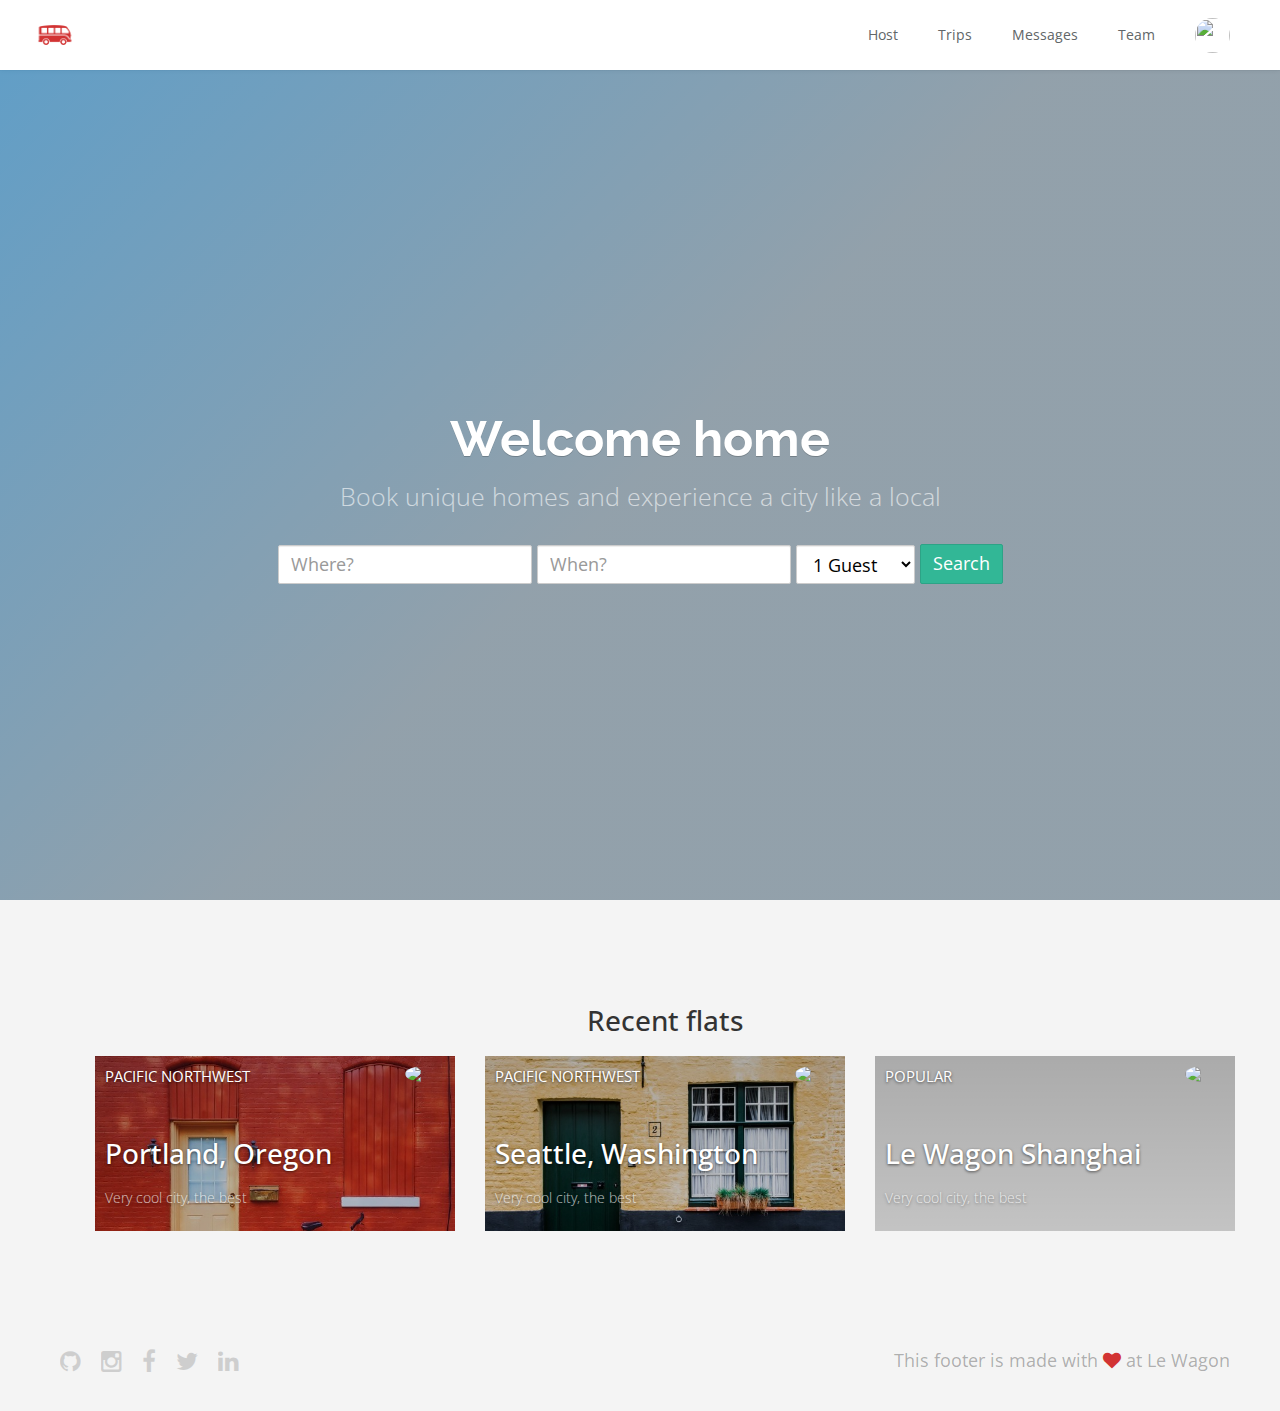
==== commit 49bf83cc: "Automated commit at 2017-11-06 12:08:21 UTC by middleman-deploy 2.0.0-alpha" ====
--- a/index.html
+++ b/index.html
@@ -7,20 +7,127 @@
           content="width=device-width, initial-scale=1, shrink-to-fit=no">
     <!-- Use the title from a page's frontmatter if it has one -->
     <title>Le Wagon - Middleman</title>
-    <link href="stylesheets/application-3c48b980.css" rel="stylesheet" />
+    <link href="stylesheets/application-473c067b.css" rel="stylesheet" />
     <script src="javascripts/application-93de88c9.js"></script>
     <link href="images/favicon-f15af148.png" rel="icon" type="image/png" />
   </head>
   <body>
+    <div class="navbar-wagon">
+  <!-- Logo -->
+  <a href="/" class="navbar-wagon-brand">
+    <img src="images/logo-acc9c0ec.png" alt="logo">
+  </a>
+
+  <!-- Right Navigation -->
+  <div class="navbar-wagon-right hidden-xs hidden-sm">
+
+    <a href="" class="navbar-wagon-item navbar-wagon-link">Host</a>
+    <a href="" class="navbar-wagon-item navbar-wagon-link">Trips</a>
+    <a href="" class="navbar-wagon-item navbar-wagon-link">Messages</a>
+    <a href="about.html" class="navbar-wagon-item navbar-wagon-link">Team</a>
+
+    <!-- Profile picture with dropdown list -->
+    <div class="navbar-wagon-item">
+      <div class="dropdown">
+        <img src="https://kitt.lewagon.com/placeholder/users/ssaunier" class="avatar dropdown-toggle" id="navbar-wagon-menu" data-toggle="dropdown">
+        <ul class="dropdown-menu dropdown-menu-right navbar-wagon-dropdown-menu">
+          <li><a href="#">Profile</a></li>
+          <li><a href="#">Dashboard</a></li>
+          <li><a href="#">Log Out</a></li>
+        </ul>
+      </div>
+    </div>
+  </div>
+
+  <!-- Dropdown appearing on mobile only -->
+  <div class="navbar-wagon-item hidden-md hidden-lg">
+    <div class="dropdown">
+      <i class="fa fa-bars dropdown-toggle" data-toggle="dropdown"></i>
+      <ul class="dropdown-menu dropdown-menu-right navbar-wagon-dropdown-menu">
+        <li><a href="#">Host</a></li>
+        <li><a href="#">Trips</a></li>
+        <li><a href="#">Messagese</a></li>
+      </ul>
+    </div>
+  </div>
+</div>
+
     <div id="home">
-  <div class="home-content">
-    <img src="images/logo-acc9c0ec.png" width="200" alt="Logo" />
-    <p>
-      Middleman is now running!
-    </p>
-    <p class="about">
-      <a href="about.html">More about this template</a>
-    </p>
+  <div class="banner" style="background-image: linear-gradient(-225deg, rgba(0,101,168,0.6) 0%, rgba(0,36,61,0.4) 50%), url(images/woods-1365d9bc.jpg );">
+    <div class="banner-content">
+      <h1>Welcome home</h1>
+      <p>Book unique homes and experience a city like a local</p>
+      <form action="#" class="form-inline">
+        <div class="form-group">
+          <input type="text" class="form-control" placeholder="Where?">
+        </div>
+        <div class="form-group">
+          <input type="text" class="form-control" placeholder="When?">
+        </div>
+        <div class="form-group">
+          <select id="guests" class="form-control">
+            <option value="one">1 Guest</option>
+            <option value="two">2 Guests</option>
+            <option value="three">3 Guests</option>
+          </select>
+        </div>
+        <input type="submit" value="Search" class="btn btn-success">
+      </form>
+    </div>
+  </div>
+
+  <div class="cards-container">
+    <div class="container">
+      <h2 class="text-center">Recent flats</h2>
+      <div class="row">
+        <div class="col-xs-12 col-sm-4">
+          <div class="card" style="background-image: linear-gradient(rgba(0,0,0,0.3), rgba(0,0,0,0.2)), url(images/red-house-489fffb8.jpg);">
+            <div class="card-category">Pacific Northwest</div>
+            <div class="card-description">
+              <h2>Portland, Oregon</h2>
+              <p>Very cool city, the best</p>
+            </div>
+            <img class="card-user" src="https://kitt.lewagon.com/placeholder/users/tgenaitay">
+            <a class="card-link" href="#" ></a>
+          </div>
+        </div>
+        <div class="col-xs-12 col-sm-4">
+         <div class="card" style="background-image: linear-gradient(rgba(0,0,0,0.3), rgba(0,0,0,0.2)), url( images/yellow-house-6a1d9f15.jpg);">
+          <div class="card-category">Pacific Northwest</div>
+          <div class="card-description">
+            <h2>Seattle, Washington</h2>
+            <p>Very cool city, the best</p>
+          </div>
+          <img class="card-user" src="https://kitt.lewagon.com/placeholder/users/tgenaitay">
+          <a class="card-link" href="#" ></a>
+        </div>
+      </div>
+      <div class="col-xs-12 col-sm-4">
+        <div class="card" style="background-image: linear-gradient(rgba(0,0,0,0.3), rgba(0,0,0,0.2)), url('https://kitt.lewagon.com/placeholder/cities/shanghai');">
+          <div class="card-category">Popular</div>
+          <div class="card-description">
+            <h2>Le Wagon Shanghai</h2>
+            <p>Very cool city, the best</p>
+          </div>
+          <img class="card-user" src="https://kitt.lewagon.com/placeholder/users/tgenaitay">
+          <a class="card-link" href="#" ></a>
+        </div>
+      </div>
+    </div>
+  </div>
+</div>
+</div>
+
+    <div class="footer">
+  <div class="footer-links">
+    <a href="#"><i class="fa fa-github"></i></a>
+    <a href="#"><i class="fa fa-instagram"></i></a>
+    <a href="#"><i class="fa fa-facebook"></i></a>
+    <a href="#"><i class="fa fa-twitter"></i></a>
+    <a href="#"><i class="fa fa-linkedin"></i></a>
+  </div>
+  <div class="footer-copyright">
+    This footer is made with <i class="fa fa-heart"></i> at Le Wagon
   </div>
 </div>
 
--- a/stylesheets/application-473c067b.css
+++ b/stylesheets/application-473c067b.css
@@ -0,0 +1,8 @@
+@import url("https://fonts.googleapis.com/css?family=Open+Sans:400,300,700|Raleway:400,100,300,700,500");/*!
+ * Bootstrap v3.3.7 (http://getbootstrap.com)
+ * Copyright 2011-2016 Twitter, Inc.
+ * Licensed under MIT (https://github.com/twbs/bootstrap/blob/master/LICENSE)
+ *//*! normalize.css v3.0.3 | MIT License | github.com/necolas/normalize.css */html{font-family:sans-serif;-ms-text-size-adjust:100%;-webkit-text-size-adjust:100%}body{margin:0}article,aside,details,figcaption,figure,footer,header,hgroup,main,menu,nav,section,summary{display:block}audio,canvas,progress,video{display:inline-block;vertical-align:baseline}audio:not([controls]){display:none;height:0}[hidden],template{display:none}a{background-color:transparent}a:active,a:hover{outline:0}abbr[title]{border-bottom:1px dotted}b,strong{font-weight:bold}dfn{font-style:italic}h1{font-size:2em;margin:0.67em 0}mark{background:#ff0;color:#000}small{font-size:80%}sub,sup{font-size:75%;line-height:0;position:relative;vertical-align:baseline}sup{top:-0.5em}sub{bottom:-0.25em}img{border:0}svg:not(:root){overflow:hidden}figure{margin:1em 40px}hr{-webkit-box-sizing:content-box;box-sizing:content-box;height:0}pre{overflow:auto}code,kbd,pre,samp{font-family:monospace, monospace;font-size:1em}button,input,optgroup,select,textarea{color:inherit;font:inherit;margin:0}button{overflow:visible}button,select{text-transform:none}button,html input[type="button"],input[type="reset"],input[type="submit"]{-webkit-appearance:button;cursor:pointer}button[disabled],html input[disabled]{cursor:default}button::-moz-focus-inner,input::-moz-focus-inner{border:0;padding:0}input{line-height:normal}input[type="checkbox"],input[type="radio"]{-webkit-box-sizing:border-box;box-sizing:border-box;padding:0}input[type="number"]::-webkit-inner-spin-button,input[type="number"]::-webkit-outer-spin-button{height:auto}input[type="search"]{-webkit-appearance:textfield;-webkit-box-sizing:content-box;box-sizing:content-box}input[type="search"]::-webkit-search-cancel-button,input[type="search"]::-webkit-search-decoration{-webkit-appearance:none}fieldset{border:1px solid #c0c0c0;margin:0 2px;padding:0.35em 0.625em 0.75em}legend{border:0;padding:0}textarea{overflow:auto}optgroup{font-weight:bold}table{border-collapse:collapse;border-spacing:0}td,th{padding:0}/*! Source: https://github.com/h5bp/html5-boilerplate/blob/master/src/css/main.css */@media print{*,*:before,*:after{background:transparent !important;color:#000 !important;-webkit-box-shadow:none !important;box-shadow:none !important;text-shadow:none !important}a,a:visited{text-decoration:underline}a[href]:after{content:" (" attr(href) ")"}abbr[title]:after{content:" (" attr(title) ")"}a[href^="#"]:after,a[href^="javascript:"]:after{content:""}pre,blockquote{border:1px solid #999;page-break-inside:avoid}thead{display:table-header-group}tr,img{page-break-inside:avoid}img{max-width:100% !important}p,h2,h3{orphans:3;widows:3}h2,h3{page-break-after:avoid}.navbar{display:none}.btn>.caret,.dropup>.btn>.caret{border-top-color:#000 !important}.label{border:1px solid #000}.table{border-collapse:collapse !important}.table td,.table th{background-color:#fff !important}.table-bordered th,.table-bordered td{border:1px solid #ddd !important}}@font-face{font-family:'Glyphicons Halflings';src:url("../assets/bootstrap/glyphicons-halflings-regular-86b6f62b.eot");src:url("../assets/bootstrap/glyphicons-halflings-regular-86b6f62b.eot?#iefix") format("embedded-opentype"),url("../assets/bootstrap/glyphicons-halflings-regular-ca35b697.woff2") format("woff2"),url("../assets/bootstrap/glyphicons-halflings-regular-278e49a8.woff") format("woff"),url("../assets/bootstrap/glyphicons-halflings-regular-44bc1850.ttf") format("truetype"),url("../assets/bootstrap/glyphicons-halflings-regular-de51a849.svg#glyphicons_halflingsregular") format("svg")}.glyphicon{position:relative;top:1px;display:inline-block;font-family:'Glyphicons Halflings';font-style:normal;font-weight:normal;line-height:1;-webkit-font-smoothing:antialiased;-moz-osx-font-smoothing:grayscale}.glyphicon-asterisk:before{content:"\002a"}.glyphicon-plus:before{content:"\002b"}.glyphicon-euro:before,.glyphicon-eur:before{content:"\20ac"}.glyphicon-minus:before{content:"\2212"}.glyphicon-cloud:before{content:"\2601"}.glyphicon-envelope:before{content:"\2709"}.glyphicon-pencil:before{content:"\270f"}.glyphicon-glass:before{content:"\e001"}.glyphicon-music:before{content:"\e002"}.glyphicon-search:before{content:"\e003"}.glyphicon-heart:before{content:"\e005"}.glyphicon-star:before{content:"\e006"}.glyphicon-star-empty:before{content:"\e007"}.glyphicon-user:before{content:"\e008"}.glyphicon-film:before{content:"\e009"}.glyphicon-th-large:before{content:"\e010"}.glyphicon-th:before{content:"\e011"}.glyphicon-th-list:before{content:"\e012"}.glyphicon-ok:before{content:"\e013"}.glyphicon-remove:before{content:"\e014"}.glyphicon-zoom-in:before{content:"\e015"}.glyphicon-zoom-out:before{content:"\e016"}.glyphicon-off:before{content:"\e017"}.glyphicon-signal:before{content:"\e018"}.glyphicon-cog:before{content:"\e019"}.glyphicon-trash:before{content:"\e020"}.glyphicon-home:before{content:"\e021"}.glyphicon-file:before{content:"\e022"}.glyphicon-time:before{content:"\e023"}.glyphicon-road:before{content:"\e024"}.glyphicon-download-alt:before{content:"\e025"}.glyphicon-download:before{content:"\e026"}.glyphicon-upload:before{content:"\e027"}.glyphicon-inbox:before{content:"\e028"}.glyphicon-play-circle:before{content:"\e029"}.glyphicon-repeat:before{content:"\e030"}.glyphicon-refresh:before{content:"\e031"}.glyphicon-list-alt:before{content:"\e032"}.glyphicon-lock:before{content:"\e033"}.glyphicon-flag:before{content:"\e034"}.glyphicon-headphones:before{content:"\e035"}.glyphicon-volume-off:before{content:"\e036"}.glyphicon-volume-down:before{content:"\e037"}.glyphicon-volume-up:before{content:"\e038"}.glyphicon-qrcode:before{content:"\e039"}.glyphicon-barcode:before{content:"\e040"}.glyphicon-tag:before{content:"\e041"}.glyphicon-tags:before{content:"\e042"}.glyphicon-book:before{content:"\e043"}.glyphicon-bookmark:before{content:"\e044"}.glyphicon-print:before{content:"\e045"}.glyphicon-camera:before{content:"\e046"}.glyphicon-font:before{content:"\e047"}.glyphicon-bold:before{content:"\e048"}.glyphicon-italic:before{content:"\e049"}.glyphicon-text-height:before{content:"\e050"}.glyphicon-text-width:before{content:"\e051"}.glyphicon-align-left:before{content:"\e052"}.glyphicon-align-center:before{content:"\e053"}.glyphicon-align-right:before{content:"\e054"}.glyphicon-align-justify:before{content:"\e055"}.glyphicon-list:before{content:"\e056"}.glyphicon-indent-left:before{content:"\e057"}.glyphicon-indent-right:before{content:"\e058"}.glyphicon-facetime-video:before{content:"\e059"}.glyphicon-picture:before{content:"\e060"}.glyphicon-map-marker:before{content:"\e062"}.glyphicon-adjust:before{content:"\e063"}.glyphicon-tint:before{content:"\e064"}.glyphicon-edit:before{content:"\e065"}.glyphicon-share:before{content:"\e066"}.glyphicon-check:before{content:"\e067"}.glyphicon-move:before{content:"\e068"}.glyphicon-step-backward:before{content:"\e069"}.glyphicon-fast-backward:before{content:"\e070"}.glyphicon-backward:before{content:"\e071"}.glyphicon-play:before{content:"\e072"}.glyphicon-pause:before{content:"\e073"}.glyphicon-stop:before{content:"\e074"}.glyphicon-forward:before{content:"\e075"}.glyphicon-fast-forward:before{content:"\e076"}.glyphicon-step-forward:before{content:"\e077"}.glyphicon-eject:before{content:"\e078"}.glyphicon-chevron-left:before{content:"\e079"}.glyphicon-chevron-right:before{content:"\e080"}.glyphicon-plus-sign:before{content:"\e081"}.glyphicon-minus-sign:before{content:"\e082"}.glyphicon-remove-sign:before{content:"\e083"}.glyphicon-ok-sign:before{content:"\e084"}.glyphicon-question-sign:before{content:"\e085"}.glyphicon-info-sign:before{content:"\e086"}.glyphicon-screenshot:before{content:"\e087"}.glyphicon-remove-circle:before{content:"\e088"}.glyphicon-ok-circle:before{content:"\e089"}.glyphicon-ban-circle:before{content:"\e090"}.glyphicon-arrow-left:before{content:"\e091"}.glyphicon-arrow-right:before{content:"\e092"}.glyphicon-arrow-up:before{content:"\e093"}.glyphicon-arrow-down:before{content:"\e094"}.glyphicon-share-alt:before{content:"\e095"}.glyphicon-resize-full:before{content:"\e096"}.glyphicon-resize-small:before{content:"\e097"}.glyphicon-exclamation-sign:before{content:"\e101"}.glyphicon-gift:before{content:"\e102"}.glyphicon-leaf:before{content:"\e103"}.glyphicon-fire:before{content:"\e104"}.glyphicon-eye-open:before{content:"\e105"}.glyphicon-eye-close:before{content:"\e106"}.glyphicon-warning-sign:before{content:"\e107"}.glyphicon-plane:before{content:"\e108"}.glyphicon-calendar:before{content:"\e109"}.glyphicon-random:before{content:"\e110"}.glyphicon-comment:before{content:"\e111"}.glyphicon-magnet:before{content:"\e112"}.glyphicon-chevron-up:before{content:"\e113"}.glyphicon-chevron-down:before{content:"\e114"}.glyphicon-retweet:before{content:"\e115"}.glyphicon-shopping-cart:before{content:"\e116"}.glyphicon-folder-close:before{content:"\e117"}.glyphicon-folder-open:before{content:"\e118"}.glyphicon-resize-vertical:before{content:"\e119"}.glyphicon-resize-horizontal:before{content:"\e120"}.glyphicon-hdd:before{content:"\e121"}.glyphicon-bullhorn:before{content:"\e122"}.glyphicon-bell:before{content:"\e123"}.glyphicon-certificate:before{content:"\e124"}.glyphicon-thumbs-up:before{content:"\e125"}.glyphicon-thumbs-down:before{content:"\e126"}.glyphicon-hand-right:before{content:"\e127"}.glyphicon-hand-left:before{content:"\e128"}.glyphicon-hand-up:before{content:"\e129"}.glyphicon-hand-down:before{content:"\e130"}.glyphicon-circle-arrow-right:before{content:"\e131"}.glyphicon-circle-arrow-left:before{content:"\e132"}.glyphicon-circle-arrow-up:before{content:"\e133"}.glyphicon-circle-arrow-down:before{content:"\e134"}.glyphicon-globe:before{content:"\e135"}.glyphicon-wrench:before{content:"\e136"}.glyphicon-tasks:before{content:"\e137"}.glyphicon-filter:before{content:"\e138"}.glyphicon-briefcase:before{content:"\e139"}.glyphicon-fullscreen:before{content:"\e140"}.glyphicon-dashboard:before{content:"\e141"}.glyphicon-paperclip:before{content:"\e142"}.glyphicon-heart-empty:before{content:"\e143"}.glyphicon-link:before{content:"\e144"}.glyphicon-phone:before{content:"\e145"}.glyphicon-pushpin:before{content:"\e146"}.glyphicon-usd:before{content:"\e148"}.glyphicon-gbp:before{content:"\e149"}.glyphicon-sort:before{content:"\e150"}.glyphicon-sort-by-alphabet:before{content:"\e151"}.glyphicon-sort-by-alphabet-alt:before{content:"\e152"}.glyphicon-sort-by-order:before{content:"\e153"}.glyphicon-sort-by-order-alt:before{content:"\e154"}.glyphicon-sort-by-attributes:before{content:"\e155"}.glyphicon-sort-by-attributes-alt:before{content:"\e156"}.glyphicon-unchecked:before{content:"\e157"}.glyphicon-expand:before{content:"\e158"}.glyphicon-collapse-down:before{content:"\e159"}.glyphicon-collapse-up:before{content:"\e160"}.glyphicon-log-in:before{content:"\e161"}.glyphicon-flash:before{content:"\e162"}.glyphicon-log-out:before{content:"\e163"}.glyphicon-new-window:before{content:"\e164"}.glyphicon-record:before{content:"\e165"}.glyphicon-save:before{content:"\e166"}.glyphicon-open:before{content:"\e167"}.glyphicon-saved:before{content:"\e168"}.glyphicon-import:before{content:"\e169"}.glyphicon-export:before{content:"\e170"}.glyphicon-send:before{content:"\e171"}.glyphicon-floppy-disk:before{content:"\e172"}.glyphicon-floppy-saved:before{content:"\e173"}.glyphicon-floppy-remove:before{content:"\e174"}.glyphicon-floppy-save:before{content:"\e175"}.glyphicon-floppy-open:before{content:"\e176"}.glyphicon-credit-card:before{content:"\e177"}.glyphicon-transfer:before{content:"\e178"}.glyphicon-cutlery:before{content:"\e179"}.glyphicon-header:before{content:"\e180"}.glyphicon-compressed:before{content:"\e181"}.glyphicon-earphone:before{content:"\e182"}.glyphicon-phone-alt:before{content:"\e183"}.glyphicon-tower:before{content:"\e184"}.glyphicon-stats:before{content:"\e185"}.glyphicon-sd-video:before{content:"\e186"}.glyphicon-hd-video:before{content:"\e187"}.glyphicon-subtitles:before{content:"\e188"}.glyphicon-sound-stereo:before{content:"\e189"}.glyphicon-sound-dolby:before{content:"\e190"}.glyphicon-sound-5-1:before{content:"\e191"}.glyphicon-sound-6-1:before{content:"\e192"}.glyphicon-sound-7-1:before{content:"\e193"}.glyphicon-copyright-mark:before{content:"\e194"}.glyphicon-registration-mark:before{content:"\e195"}.glyphicon-cloud-download:before{content:"\e197"}.glyphicon-cloud-upload:before{content:"\e198"}.glyphicon-tree-conifer:before{content:"\e199"}.glyphicon-tree-deciduous:before{content:"\e200"}.glyphicon-cd:before{content:"\e201"}.glyphicon-save-file:before{content:"\e202"}.glyphicon-open-file:before{content:"\e203"}.glyphicon-level-up:before{content:"\e204"}.glyphicon-copy:before{content:"\e205"}.glyphicon-paste:before{content:"\e206"}.glyphicon-alert:before{content:"\e209"}.glyphicon-equalizer:before{content:"\e210"}.glyphicon-king:before{content:"\e211"}.glyphicon-queen:before{content:"\e212"}.glyphicon-pawn:before{content:"\e213"}.glyphicon-bishop:before{content:"\e214"}.glyphicon-knight:before{content:"\e215"}.glyphicon-baby-formula:before{content:"\e216"}.glyphicon-tent:before{content:"\26fa"}.glyphicon-blackboard:before{content:"\e218"}.glyphicon-bed:before{content:"\e219"}.glyphicon-apple:before{content:"\f8ff"}.glyphicon-erase:before{content:"\e221"}.glyphicon-hourglass:before{content:"\231b"}.glyphicon-lamp:before{content:"\e223"}.glyphicon-duplicate:before{content:"\e224"}.glyphicon-piggy-bank:before{content:"\e225"}.glyphicon-scissors:before{content:"\e226"}.glyphicon-bitcoin:before{content:"\e227"}.glyphicon-btc:before{content:"\e227"}.glyphicon-xbt:before{content:"\e227"}.glyphicon-yen:before{content:"\00a5"}.glyphicon-jpy:before{content:"\00a5"}.glyphicon-ruble:before{content:"\20bd"}.glyphicon-rub:before{content:"\20bd"}.glyphicon-scale:before{content:"\e230"}.glyphicon-ice-lolly:before{content:"\e231"}.glyphicon-ice-lolly-tasted:before{content:"\e232"}.glyphicon-education:before{content:"\e233"}.glyphicon-option-horizontal:before{content:"\e234"}.glyphicon-option-vertical:before{content:"\e235"}.glyphicon-menu-hamburger:before{content:"\e236"}.glyphicon-modal-window:before{content:"\e237"}.glyphicon-oil:before{content:"\e238"}.glyphicon-grain:before{content:"\e239"}.glyphicon-sunglasses:before{content:"\e240"}.glyphicon-text-size:before{content:"\e241"}.glyphicon-text-color:before{content:"\e242"}.glyphicon-text-background:before{content:"\e243"}.glyphicon-object-align-top:before{content:"\e244"}.glyphicon-object-align-bottom:before{content:"\e245"}.glyphicon-object-align-horizontal:before{content:"\e246"}.glyphicon-object-align-left:before{content:"\e247"}.glyphicon-object-align-vertical:before{content:"\e248"}.glyphicon-object-align-right:before{content:"\e249"}.glyphicon-triangle-right:before{content:"\e250"}.glyphicon-triangle-left:before{content:"\e251"}.glyphicon-triangle-bottom:before{content:"\e252"}.glyphicon-triangle-top:before{content:"\e253"}.glyphicon-console:before{content:"\e254"}.glyphicon-superscript:before{content:"\e255"}.glyphicon-subscript:before{content:"\e256"}.glyphicon-menu-left:before{content:"\e257"}.glyphicon-menu-right:before{content:"\e258"}.glyphicon-menu-down:before{content:"\e259"}.glyphicon-menu-up:before{content:"\e260"}*{-webkit-box-sizing:border-box;box-sizing:border-box}*:before,*:after{-webkit-box-sizing:border-box;box-sizing:border-box}html{font-size:10px;-webkit-tap-highlight-color:transparent}body{font-family:"Open Sans", "Helvetica", "sans-serif";font-size:18px;line-height:1.42857143;color:#333333;background-color:#F4F4F4}input,button,select,textarea{font-family:inherit;font-size:inherit;line-height:inherit}a{color:#469AE0;text-decoration:none}a:hover,a:focus{color:#1f74ba;text-decoration:underline}a:focus{outline:5px auto -webkit-focus-ring-color;outline-offset:-2px}figure{margin:0}img{vertical-align:middle}.img-responsive{display:block;max-width:100%;height:auto}.img-rounded{border-radius:2px}.img-thumbnail{padding:4px;line-height:1.42857143;background-color:#F4F4F4;border:1px solid #ddd;border-radius:2px;-webkit-transition:all 0.2s ease-in-out;transition:all 0.2s ease-in-out;display:inline-block;max-width:100%;height:auto}.img-circle{border-radius:50%}hr{margin-top:25px;margin-bottom:25px;border:0;border-top:1px solid #eeeeee}.sr-only{position:absolute;width:1px;height:1px;margin:-1px;padding:0;overflow:hidden;clip:rect(0, 0, 0, 0);border:0}.sr-only-focusable:active,.sr-only-focusable:focus{position:static;width:auto;height:auto;margin:0;overflow:visible;clip:auto}[role="button"]{cursor:pointer}h1,h2,h3,h4,h5,h6,.h1,.h2,.h3,.h4,.h5,.h6{font-family:"Raleway", "Helvetica", "sans-serif";font-weight:500;line-height:1.1;color:inherit}h1 small,h1 .small,h2 small,h2 .small,h3 small,h3 .small,h4 small,h4 .small,h5 small,h5 .small,h6 small,h6 .small,.h1 small,.h1 .small,.h2 small,.h2 .small,.h3 small,.h3 .small,.h4 small,.h4 .small,.h5 small,.h5 .small,.h6 small,.h6 .small{font-weight:normal;line-height:1;color:#777777}h1,.h1,h2,.h2,h3,.h3{margin-top:25px;margin-bottom:12.5px}h1 small,h1 .small,.h1 small,.h1 .small,h2 small,h2 .small,.h2 small,.h2 .small,h3 small,h3 .small,.h3 small,.h3 .small{font-size:65%}h4,.h4,h5,.h5,h6,.h6{margin-top:12.5px;margin-bottom:12.5px}h4 small,h4 .small,.h4 small,.h4 .small,h5 small,h5 .small,.h5 small,.h5 .small,h6 small,h6 .small,.h6 small,.h6 .small{font-size:75%}h1,.h1{font-size:46px}h2,.h2{font-size:38px}h3,.h3{font-size:31px}h4,.h4{font-size:23px}h5,.h5{font-size:18px}h6,.h6{font-size:16px}p{margin:0 0 12.5px}.lead{margin-bottom:25px;font-size:20px;font-weight:300;line-height:1.4}@media (min-width: 768px){.lead{font-size:27px}}small,.small{font-size:88%}mark,.mark{background-color:#fcf8e3;padding:.2em}.text-left{text-align:left}.text-right{text-align:right}.text-center{text-align:center}.text-justify{text-align:justify}.text-nowrap{white-space:nowrap}.text-lowercase{text-transform:lowercase}.text-uppercase,.initialism{text-transform:uppercase}.text-capitalize{text-transform:capitalize}.text-muted{color:#777777}.text-primary{color:#469AE0}a.text-primary:hover,a.text-primary:focus{color:#2381d0}.text-success{color:#3c763d}a.text-success:hover,a.text-success:focus{color:#2b542c}.text-info{color:#31708f}a.text-info:hover,a.text-info:focus{color:#245269}.text-warning{color:#8a6d3b}a.text-warning:hover,a.text-warning:focus{color:#66512c}.text-danger{color:#a94442}a.text-danger:hover,a.text-danger:focus{color:#843534}.bg-primary{color:#fff}.bg-primary{background-color:#469AE0}a.bg-primary:hover,a.bg-primary:focus{background-color:#2381d0}.bg-success{background-color:#dff0d8}a.bg-success:hover,a.bg-success:focus{background-color:#c1e2b3}.bg-info{background-color:#d9edf7}a.bg-info:hover,a.bg-info:focus{background-color:#afd9ee}.bg-warning{background-color:#fcf8e3}a.bg-warning:hover,a.bg-warning:focus{background-color:#f7ecb5}.bg-danger{background-color:#f2dede}a.bg-danger:hover,a.bg-danger:focus{background-color:#e4b9b9}.page-header{padding-bottom:11.5px;margin:50px 0 25px;border-bottom:1px solid #eeeeee}ul,ol{margin-top:0;margin-bottom:12.5px}ul ul,ul ol,ol ul,ol ol{margin-bottom:0}.list-unstyled{padding-left:0;list-style:none}.list-inline{padding-left:0;list-style:none;margin-left:-5px}.list-inline>li{display:inline-block;padding-left:5px;padding-right:5px}dl{margin-top:0;margin-bottom:25px}dt,dd{line-height:1.42857143}dt{font-weight:bold}dd{margin-left:0}.dl-horizontal dd:before,.dl-horizontal dd:after{content:" ";display:table}.dl-horizontal dd:after{clear:both}@media (min-width: 768px){.dl-horizontal dt{float:left;width:160px;clear:left;text-align:right;overflow:hidden;text-overflow:ellipsis;white-space:nowrap}.dl-horizontal dd{margin-left:180px}}abbr[title],abbr[data-original-title]{cursor:help;border-bottom:1px dotted #777777}.initialism{font-size:90%}blockquote{padding:12.5px 25px;margin:0 0 25px;font-size:22.5px;border-left:5px solid #eeeeee}blockquote p:last-child,blockquote ul:last-child,blockquote ol:last-child{margin-bottom:0}blockquote footer,blockquote small,blockquote .small{display:block;font-size:80%;line-height:1.42857143;color:#777777}blockquote footer:before,blockquote small:before,blockquote .small:before{content:'\2014 \00A0'}.blockquote-reverse,blockquote.pull-right{padding-right:15px;padding-left:0;border-right:5px solid #eeeeee;border-left:0;text-align:right}.blockquote-reverse footer:before,.blockquote-reverse small:before,.blockquote-reverse .small:before,blockquote.pull-right footer:before,blockquote.pull-right small:before,blockquote.pull-right .small:before{content:''}.blockquote-reverse footer:after,.blockquote-reverse small:after,.blockquote-reverse .small:after,blockquote.pull-right footer:after,blockquote.pull-right small:after,blockquote.pull-right .small:after{content:'\00A0 \2014'}address{margin-bottom:25px;font-style:normal;line-height:1.42857143}code,kbd,pre,samp{font-family:Menlo, Monaco, Consolas, "Courier New", monospace}code{padding:2px 4px;font-size:90%;color:#c7254e;background-color:#f9f2f4;border-radius:2px}kbd{padding:2px 4px;font-size:90%;color:#fff;background-color:#333;border-radius:2px;-webkit-box-shadow:inset 0 -1px 0 rgba(0,0,0,0.25);box-shadow:inset 0 -1px 0 rgba(0,0,0,0.25)}kbd kbd{padding:0;font-size:100%;font-weight:bold;-webkit-box-shadow:none;box-shadow:none}pre{display:block;padding:12px;margin:0 0 12.5px;font-size:17px;line-height:1.42857143;word-break:break-all;word-wrap:break-word;color:#333333;background-color:#f5f5f5;border:1px solid #ccc;border-radius:2px}pre code{padding:0;font-size:inherit;color:inherit;white-space:pre-wrap;background-color:transparent;border-radius:0}.pre-scrollable{max-height:340px;overflow-y:scroll}.container{margin-right:auto;margin-left:auto;padding-left:15px;padding-right:15px}.container:before,.container:after{content:" ";display:table}.container:after{clear:both}@media (min-width: 768px){.container{width:750px}}@media (min-width: 992px){.container{width:970px}}@media (min-width: 1200px){.container{width:1170px}}.container-fluid{margin-right:auto;margin-left:auto;padding-left:15px;padding-right:15px}.container-fluid:before,.container-fluid:after{content:" ";display:table}.container-fluid:after{clear:both}.row{margin-left:-15px;margin-right:-15px}.row:before,.row:after{content:" ";display:table}.row:after{clear:both}.col-xs-1,.col-sm-1,.col-md-1,.col-lg-1,.col-xs-2,.col-sm-2,.col-md-2,.col-lg-2,.col-xs-3,.col-sm-3,.col-md-3,.col-lg-3,.col-xs-4,.col-sm-4,.col-md-4,.col-lg-4,.col-xs-5,.col-sm-5,.col-md-5,.col-lg-5,.col-xs-6,.col-sm-6,.col-md-6,.col-lg-6,.col-xs-7,.col-sm-7,.col-md-7,.col-lg-7,.col-xs-8,.col-sm-8,.col-md-8,.col-lg-8,.col-xs-9,.col-sm-9,.col-md-9,.col-lg-9,.col-xs-10,.col-sm-10,.col-md-10,.col-lg-10,.col-xs-11,.col-sm-11,.col-md-11,.col-lg-11,.col-xs-12,.col-sm-12,.col-md-12,.col-lg-12{position:relative;min-height:1px;padding-left:15px;padding-right:15px}.col-xs-1,.col-xs-2,.col-xs-3,.col-xs-4,.col-xs-5,.col-xs-6,.col-xs-7,.col-xs-8,.col-xs-9,.col-xs-10,.col-xs-11,.col-xs-12{float:left}.col-xs-1{width:8.33333333%}.col-xs-2{width:16.66666667%}.col-xs-3{width:25%}.col-xs-4{width:33.33333333%}.col-xs-5{width:41.66666667%}.col-xs-6{width:50%}.col-xs-7{width:58.33333333%}.col-xs-8{width:66.66666667%}.col-xs-9{width:75%}.col-xs-10{width:83.33333333%}.col-xs-11{width:91.66666667%}.col-xs-12{width:100%}.col-xs-pull-0{right:auto}.col-xs-pull-1{right:8.33333333%}.col-xs-pull-2{right:16.66666667%}.col-xs-pull-3{right:25%}.col-xs-pull-4{right:33.33333333%}.col-xs-pull-5{right:41.66666667%}.col-xs-pull-6{right:50%}.col-xs-pull-7{right:58.33333333%}.col-xs-pull-8{right:66.66666667%}.col-xs-pull-9{right:75%}.col-xs-pull-10{right:83.33333333%}.col-xs-pull-11{right:91.66666667%}.col-xs-pull-12{right:100%}.col-xs-push-0{left:auto}.col-xs-push-1{left:8.33333333%}.col-xs-push-2{left:16.66666667%}.col-xs-push-3{left:25%}.col-xs-push-4{left:33.33333333%}.col-xs-push-5{left:41.66666667%}.col-xs-push-6{left:50%}.col-xs-push-7{left:58.33333333%}.col-xs-push-8{left:66.66666667%}.col-xs-push-9{left:75%}.col-xs-push-10{left:83.33333333%}.col-xs-push-11{left:91.66666667%}.col-xs-push-12{left:100%}.col-xs-offset-0{margin-left:0%}.col-xs-offset-1{margin-left:8.33333333%}.col-xs-offset-2{margin-left:16.66666667%}.col-xs-offset-3{margin-left:25%}.col-xs-offset-4{margin-left:33.33333333%}.col-xs-offset-5{margin-left:41.66666667%}.col-xs-offset-6{margin-left:50%}.col-xs-offset-7{margin-left:58.33333333%}.col-xs-offset-8{margin-left:66.66666667%}.col-xs-offset-9{margin-left:75%}.col-xs-offset-10{margin-left:83.33333333%}.col-xs-offset-11{margin-left:91.66666667%}.col-xs-offset-12{margin-left:100%}@media (min-width: 768px){.col-sm-1,.col-sm-2,.col-sm-3,.col-sm-4,.col-sm-5,.col-sm-6,.col-sm-7,.col-sm-8,.col-sm-9,.col-sm-10,.col-sm-11,.col-sm-12{float:left}.col-sm-1{width:8.33333333%}.col-sm-2{width:16.66666667%}.col-sm-3{width:25%}.col-sm-4{width:33.33333333%}.col-sm-5{width:41.66666667%}.col-sm-6{width:50%}.col-sm-7{width:58.33333333%}.col-sm-8{width:66.66666667%}.col-sm-9{width:75%}.col-sm-10{width:83.33333333%}.col-sm-11{width:91.66666667%}.col-sm-12{width:100%}.col-sm-pull-0{right:auto}.col-sm-pull-1{right:8.33333333%}.col-sm-pull-2{right:16.66666667%}.col-sm-pull-3{right:25%}.col-sm-pull-4{right:33.33333333%}.col-sm-pull-5{right:41.66666667%}.col-sm-pull-6{right:50%}.col-sm-pull-7{right:58.33333333%}.col-sm-pull-8{right:66.66666667%}.col-sm-pull-9{right:75%}.col-sm-pull-10{right:83.33333333%}.col-sm-pull-11{right:91.66666667%}.col-sm-pull-12{right:100%}.col-sm-push-0{left:auto}.col-sm-push-1{left:8.33333333%}.col-sm-push-2{left:16.66666667%}.col-sm-push-3{left:25%}.col-sm-push-4{left:33.33333333%}.col-sm-push-5{left:41.66666667%}.col-sm-push-6{left:50%}.col-sm-push-7{left:58.33333333%}.col-sm-push-8{left:66.66666667%}.col-sm-push-9{left:75%}.col-sm-push-10{left:83.33333333%}.col-sm-push-11{left:91.66666667%}.col-sm-push-12{left:100%}.col-sm-offset-0{margin-left:0%}.col-sm-offset-1{margin-left:8.33333333%}.col-sm-offset-2{margin-left:16.66666667%}.col-sm-offset-3{margin-left:25%}.col-sm-offset-4{margin-left:33.33333333%}.col-sm-offset-5{margin-left:41.66666667%}.col-sm-offset-6{margin-left:50%}.col-sm-offset-7{margin-left:58.33333333%}.col-sm-offset-8{margin-left:66.66666667%}.col-sm-offset-9{margin-left:75%}.col-sm-offset-10{margin-left:83.33333333%}.col-sm-offset-11{margin-left:91.66666667%}.col-sm-offset-12{margin-left:100%}}@media (min-width: 992px){.col-md-1,.col-md-2,.col-md-3,.col-md-4,.col-md-5,.col-md-6,.col-md-7,.col-md-8,.col-md-9,.col-md-10,.col-md-11,.col-md-12{float:left}.col-md-1{width:8.33333333%}.col-md-2{width:16.66666667%}.col-md-3{width:25%}.col-md-4{width:33.33333333%}.col-md-5{width:41.66666667%}.col-md-6{width:50%}.col-md-7{width:58.33333333%}.col-md-8{width:66.66666667%}.col-md-9{width:75%}.col-md-10{width:83.33333333%}.col-md-11{width:91.66666667%}.col-md-12{width:100%}.col-md-pull-0{right:auto}.col-md-pull-1{right:8.33333333%}.col-md-pull-2{right:16.66666667%}.col-md-pull-3{right:25%}.col-md-pull-4{right:33.33333333%}.col-md-pull-5{right:41.66666667%}.col-md-pull-6{right:50%}.col-md-pull-7{right:58.33333333%}.col-md-pull-8{right:66.66666667%}.col-md-pull-9{right:75%}.col-md-pull-10{right:83.33333333%}.col-md-pull-11{right:91.66666667%}.col-md-pull-12{right:100%}.col-md-push-0{left:auto}.col-md-push-1{left:8.33333333%}.col-md-push-2{left:16.66666667%}.col-md-push-3{left:25%}.col-md-push-4{left:33.33333333%}.col-md-push-5{left:41.66666667%}.col-md-push-6{left:50%}.col-md-push-7{left:58.33333333%}.col-md-push-8{left:66.66666667%}.col-md-push-9{left:75%}.col-md-push-10{left:83.33333333%}.col-md-push-11{left:91.66666667%}.col-md-push-12{left:100%}.col-md-offset-0{margin-left:0%}.col-md-offset-1{margin-left:8.33333333%}.col-md-offset-2{margin-left:16.66666667%}.col-md-offset-3{margin-left:25%}.col-md-offset-4{margin-left:33.33333333%}.col-md-offset-5{margin-left:41.66666667%}.col-md-offset-6{margin-left:50%}.col-md-offset-7{margin-left:58.33333333%}.col-md-offset-8{margin-left:66.66666667%}.col-md-offset-9{margin-left:75%}.col-md-offset-10{margin-left:83.33333333%}.col-md-offset-11{margin-left:91.66666667%}.col-md-offset-12{margin-left:100%}}@media (min-width: 1200px){.col-lg-1,.col-lg-2,.col-lg-3,.col-lg-4,.col-lg-5,.col-lg-6,.col-lg-7,.col-lg-8,.col-lg-9,.col-lg-10,.col-lg-11,.col-lg-12{float:left}.col-lg-1{width:8.33333333%}.col-lg-2{width:16.66666667%}.col-lg-3{width:25%}.col-lg-4{width:33.33333333%}.col-lg-5{width:41.66666667%}.col-lg-6{width:50%}.col-lg-7{width:58.33333333%}.col-lg-8{width:66.66666667%}.col-lg-9{width:75%}.col-lg-10{width:83.33333333%}.col-lg-11{width:91.66666667%}.col-lg-12{width:100%}.col-lg-pull-0{right:auto}.col-lg-pull-1{right:8.33333333%}.col-lg-pull-2{right:16.66666667%}.col-lg-pull-3{right:25%}.col-lg-pull-4{right:33.33333333%}.col-lg-pull-5{right:41.66666667%}.col-lg-pull-6{right:50%}.col-lg-pull-7{right:58.33333333%}.col-lg-pull-8{right:66.66666667%}.col-lg-pull-9{right:75%}.col-lg-pull-10{right:83.33333333%}.col-lg-pull-11{right:91.66666667%}.col-lg-pull-12{right:100%}.col-lg-push-0{left:auto}.col-lg-push-1{left:8.33333333%}.col-lg-push-2{left:16.66666667%}.col-lg-push-3{left:25%}.col-lg-push-4{left:33.33333333%}.col-lg-push-5{left:41.66666667%}.col-lg-push-6{left:50%}.col-lg-push-7{left:58.33333333%}.col-lg-push-8{left:66.66666667%}.col-lg-push-9{left:75%}.col-lg-push-10{left:83.33333333%}.col-lg-push-11{left:91.66666667%}.col-lg-push-12{left:100%}.col-lg-offset-0{margin-left:0%}.col-lg-offset-1{margin-left:8.33333333%}.col-lg-offset-2{margin-left:16.66666667%}.col-lg-offset-3{margin-left:25%}.col-lg-offset-4{margin-left:33.33333333%}.col-lg-offset-5{margin-left:41.66666667%}.col-lg-offset-6{margin-left:50%}.col-lg-offset-7{margin-left:58.33333333%}.col-lg-offset-8{margin-left:66.66666667%}.col-lg-offset-9{margin-left:75%}.col-lg-offset-10{margin-left:83.33333333%}.col-lg-offset-11{margin-left:91.66666667%}.col-lg-offset-12{margin-left:100%}}table{background-color:transparent}caption{padding-top:8px;padding-bottom:8px;color:#777777;text-align:left}th{text-align:left}.table{width:100%;max-width:100%;margin-bottom:25px}.table>thead>tr>th,.table>thead>tr>td,.table>tbody>tr>th,.table>tbody>tr>td,.table>tfoot>tr>th,.table>tfoot>tr>td{padding:8px;line-height:1.42857143;vertical-align:top;border-top:1px solid #ddd}.table>thead>tr>th{vertical-align:bottom;border-bottom:2px solid #ddd}.table>caption+thead>tr:first-child>th,.table>caption+thead>tr:first-child>td,.table>colgroup+thead>tr:first-child>th,.table>colgroup+thead>tr:first-child>td,.table>thead:first-child>tr:first-child>th,.table>thead:first-child>tr:first-child>td{border-top:0}.table>tbody+tbody{border-top:2px solid #ddd}.table .table{background-color:#F4F4F4}.table-condensed>thead>tr>th,.table-condensed>thead>tr>td,.table-condensed>tbody>tr>th,.table-condensed>tbody>tr>td,.table-condensed>tfoot>tr>th,.table-condensed>tfoot>tr>td{padding:5px}.table-bordered{border:1px solid #ddd}.table-bordered>thead>tr>th,.table-bordered>thead>tr>td,.table-bordered>tbody>tr>th,.table-bordered>tbody>tr>td,.table-bordered>tfoot>tr>th,.table-bordered>tfoot>tr>td{border:1px solid #ddd}.table-bordered>thead>tr>th,.table-bordered>thead>tr>td{border-bottom-width:2px}.table-striped>tbody>tr:nth-of-type(odd){background-color:#f9f9f9}.table-hover>tbody>tr:hover{background-color:#f5f5f5}table col[class*="col-"]{position:static;float:none;display:table-column}table td[class*="col-"],table th[class*="col-"]{position:static;float:none;display:table-cell}.table>thead>tr>td.active,.table>thead>tr>th.active,.table>thead>tr.active>td,.table>thead>tr.active>th,.table>tbody>tr>td.active,.table>tbody>tr>th.active,.table>tbody>tr.active>td,.table>tbody>tr.active>th,.table>tfoot>tr>td.active,.table>tfoot>tr>th.active,.table>tfoot>tr.active>td,.table>tfoot>tr.active>th{background-color:#f5f5f5}.table-hover>tbody>tr>td.active:hover,.table-hover>tbody>tr>th.active:hover,.table-hover>tbody>tr.active:hover>td,.table-hover>tbody>tr:hover>.active,.table-hover>tbody>tr.active:hover>th{background-color:#e8e8e8}.table>thead>tr>td.success,.table>thead>tr>th.success,.table>thead>tr.success>td,.table>thead>tr.success>th,.table>tbody>tr>td.success,.table>tbody>tr>th.success,.table>tbody>tr.success>td,.table>tbody>tr.success>th,.table>tfoot>tr>td.success,.table>tfoot>tr>th.success,.table>tfoot>tr.success>td,.table>tfoot>tr.success>th{background-color:#dff0d8}.table-hover>tbody>tr>td.success:hover,.table-hover>tbody>tr>th.success:hover,.table-hover>tbody>tr.success:hover>td,.table-hover>tbody>tr:hover>.success,.table-hover>tbody>tr.success:hover>th{background-color:#d0e9c6}.table>thead>tr>td.info,.table>thead>tr>th.info,.table>thead>tr.info>td,.table>thead>tr.info>th,.table>tbody>tr>td.info,.table>tbody>tr>th.info,.table>tbody>tr.info>td,.table>tbody>tr.info>th,.table>tfoot>tr>td.info,.table>tfoot>tr>th.info,.table>tfoot>tr.info>td,.table>tfoot>tr.info>th{background-color:#d9edf7}.table-hover>tbody>tr>td.info:hover,.table-hover>tbody>tr>th.info:hover,.table-hover>tbody>tr.info:hover>td,.table-hover>tbody>tr:hover>.info,.table-hover>tbody>tr.info:hover>th{background-color:#c4e3f3}.table>thead>tr>td.warning,.table>thead>tr>th.warning,.table>thead>tr.warning>td,.table>thead>tr.warning>th,.table>tbody>tr>td.warning,.table>tbody>tr>th.warning,.table>tbody>tr.warning>td,.table>tbody>tr.warning>th,.table>tfoot>tr>td.warning,.table>tfoot>tr>th.warning,.table>tfoot>tr.warning>td,.table>tfoot>tr.warning>th{background-color:#fcf8e3}.table-hover>tbody>tr>td.warning:hover,.table-hover>tbody>tr>th.warning:hover,.table-hover>tbody>tr.warning:hover>td,.table-hover>tbody>tr:hover>.warning,.table-hover>tbody>tr.warning:hover>th{background-color:#faf2cc}.table>thead>tr>td.danger,.table>thead>tr>th.danger,.table>thead>tr.danger>td,.table>thead>tr.danger>th,.table>tbody>tr>td.danger,.table>tbody>tr>th.danger,.table>tbody>tr.danger>td,.table>tbody>tr.danger>th,.table>tfoot>tr>td.danger,.table>tfoot>tr>th.danger,.table>tfoot>tr.danger>td,.table>tfoot>tr.danger>th{background-color:#f2dede}.table-hover>tbody>tr>td.danger:hover,.table-hover>tbody>tr>th.danger:hover,.table-hover>tbody>tr.danger:hover>td,.table-hover>tbody>tr:hover>.danger,.table-hover>tbody>tr.danger:hover>th{background-color:#ebcccc}.table-responsive{overflow-x:auto;min-height:0.01%}@media screen and (max-width: 767px){.table-responsive{width:100%;margin-bottom:18.75px;overflow-y:hidden;-ms-overflow-style:-ms-autohiding-scrollbar;border:1px solid #ddd}.table-responsive>.table{margin-bottom:0}.table-responsive>.table>thead>tr>th,.table-responsive>.table>thead>tr>td,.table-responsive>.table>tbody>tr>th,.table-responsive>.table>tbody>tr>td,.table-responsive>.table>tfoot>tr>th,.table-responsive>.table>tfoot>tr>td{white-space:nowrap}.table-responsive>.table-bordered{border:0}.table-responsive>.table-bordered>thead>tr>th:first-child,.table-responsive>.table-bordered>thead>tr>td:first-child,.table-responsive>.table-bordered>tbody>tr>th:first-child,.table-responsive>.table-bordered>tbody>tr>td:first-child,.table-responsive>.table-bordered>tfoot>tr>th:first-child,.table-responsive>.table-bordered>tfoot>tr>td:first-child{border-left:0}.table-responsive>.table-bordered>thead>tr>th:last-child,.table-responsive>.table-bordered>thead>tr>td:last-child,.table-responsive>.table-bordered>tbody>tr>th:last-child,.table-responsive>.table-bordered>tbody>tr>td:last-child,.table-responsive>.table-bordered>tfoot>tr>th:last-child,.table-responsive>.table-bordered>tfoot>tr>td:last-child{border-right:0}.table-responsive>.table-bordered>tbody>tr:last-child>th,.table-responsive>.table-bordered>tbody>tr:last-child>td,.table-responsive>.table-bordered>tfoot>tr:last-child>th,.table-responsive>.table-bordered>tfoot>tr:last-child>td{border-bottom:0}}fieldset{padding:0;margin:0;border:0;min-width:0}legend{display:block;width:100%;padding:0;margin-bottom:25px;font-size:27px;line-height:inherit;color:#333333;border:0;border-bottom:1px solid #e5e5e5}label{display:inline-block;max-width:100%;margin-bottom:5px;font-weight:bold}input[type="search"]{-webkit-box-sizing:border-box;box-sizing:border-box}input[type="radio"],input[type="checkbox"]{margin:4px 0 0;margin-top:1px \9;line-height:normal}input[type="file"]{display:block}input[type="range"]{display:block;width:100%}select[multiple],select[size]{height:auto}input[type="file"]:focus,input[type="radio"]:focus,input[type="checkbox"]:focus{outline:5px auto -webkit-focus-ring-color;outline-offset:-2px}output{display:block;padding-top:7px;font-size:18px;line-height:1.42857143;color:#000000}.form-control{display:block;width:100%;height:39px;padding:6px 12px;font-size:18px;line-height:1.42857143;color:#000000;background-color:#fff;background-image:none;border:1px solid #ccc;border-radius:2px;-webkit-box-shadow:inset 0 1px 1px rgba(0,0,0,0.075);box-shadow:inset 0 1px 1px rgba(0,0,0,0.075);-webkit-transition:border-color ease-in-out 0.15s, box-shadow ease-in-out 0.15s;-webkit-transition:border-color ease-in-out 0.15s, -webkit-box-shadow ease-in-out 0.15s;transition:border-color ease-in-out 0.15s, -webkit-box-shadow ease-in-out 0.15s;transition:border-color ease-in-out 0.15s, box-shadow ease-in-out 0.15s;transition:border-color ease-in-out 0.15s, box-shadow ease-in-out 0.15s, -webkit-box-shadow ease-in-out 0.15s}.form-control:focus{border-color:#66afe9;outline:0;-webkit-box-shadow:inset 0 1px 1px rgba(0,0,0,0.075),0 0 8px rgba(102,175,233,0.6);box-shadow:inset 0 1px 1px rgba(0,0,0,0.075),0 0 8px rgba(102,175,233,0.6)}.form-control::-moz-placeholder{color:#999;opacity:1}.form-control:-ms-input-placeholder{color:#999}.form-control::-webkit-input-placeholder{color:#999}.form-control::-ms-expand{border:0;background-color:transparent}.form-control[disabled],.form-control[readonly],fieldset[disabled] .form-control{background-color:#eeeeee;opacity:1}.form-control[disabled],fieldset[disabled] .form-control{cursor:not-allowed}textarea.form-control{height:auto}input[type="search"]{-webkit-appearance:none}@media screen and (-webkit-min-device-pixel-ratio: 0){input[type="date"].form-control,input[type="time"].form-control,input[type="datetime-local"].form-control,input[type="month"].form-control{line-height:39px}input[type="date"].input-sm,.input-group-sm>input[type="date"].form-control,.input-group-sm>input[type="date"].input-group-addon,.input-group-sm>.input-group-btn>input[type="date"].btn,.input-group-sm input[type="date"],input[type="time"].input-sm,.input-group-sm>input[type="time"].form-control,.input-group-sm>input[type="time"].input-group-addon,.input-group-sm>.input-group-btn>input[type="time"].btn,.input-group-sm input[type="time"],input[type="datetime-local"].input-sm,.input-group-sm>input[type="datetime-local"].form-control,.input-group-sm>input[type="datetime-local"].input-group-addon,.input-group-sm>.input-group-btn>input[type="datetime-local"].btn,.input-group-sm input[type="datetime-local"],input[type="month"].input-sm,.input-group-sm>input[type="month"].form-control,.input-group-sm>input[type="month"].input-group-addon,.input-group-sm>.input-group-btn>input[type="month"].btn,.input-group-sm input[type="month"]{line-height:36px}input[type="date"].input-lg,.input-group-lg>input[type="date"].form-control,.input-group-lg>input[type="date"].input-group-addon,.input-group-lg>.input-group-btn>input[type="date"].btn,.input-group-lg input[type="date"],input[type="time"].input-lg,.input-group-lg>input[type="time"].form-control,.input-group-lg>input[type="time"].input-group-addon,.input-group-lg>.input-group-btn>input[type="time"].btn,.input-group-lg input[type="time"],input[type="datetime-local"].input-lg,.input-group-lg>input[type="datetime-local"].form-control,.input-group-lg>input[type="datetime-local"].input-group-addon,.input-group-lg>.input-group-btn>input[type="datetime-local"].btn,.input-group-lg input[type="datetime-local"],input[type="month"].input-lg,.input-group-lg>input[type="month"].form-control,.input-group-lg>input[type="month"].input-group-addon,.input-group-lg>.input-group-btn>input[type="month"].btn,.input-group-lg input[type="month"]{line-height:53px}}.form-group{margin-bottom:15px}.radio,.checkbox{position:relative;display:block;margin-top:10px;margin-bottom:10px}.radio label,.checkbox label{min-height:25px;padding-left:20px;margin-bottom:0;font-weight:normal;cursor:pointer}.radio input[type="radio"],.radio-inline input[type="radio"],.checkbox input[type="checkbox"],.checkbox-inline input[type="checkbox"]{position:absolute;margin-left:-20px;margin-top:4px \9}.radio+.radio,.checkbox+.checkbox{margin-top:-5px}.radio-inline,.checkbox-inline{position:relative;display:inline-block;padding-left:20px;margin-bottom:0;vertical-align:middle;font-weight:normal;cursor:pointer}.radio-inline+.radio-inline,.checkbox-inline+.checkbox-inline{margin-top:0;margin-left:10px}input[type="radio"][disabled],input[type="radio"].disabled,fieldset[disabled] input[type="radio"],input[type="checkbox"][disabled],input[type="checkbox"].disabled,fieldset[disabled] input[type="checkbox"]{cursor:not-allowed}.radio-inline.disabled,fieldset[disabled] .radio-inline,.checkbox-inline.disabled,fieldset[disabled] .checkbox-inline{cursor:not-allowed}.radio.disabled label,fieldset[disabled] .radio label,.checkbox.disabled label,fieldset[disabled] .checkbox label{cursor:not-allowed}.form-control-static{padding-top:7px;padding-bottom:7px;margin-bottom:0;min-height:43px}.form-control-static.input-lg,.input-group-lg>.form-control-static.form-control,.input-group-lg>.form-control-static.input-group-addon,.input-group-lg>.input-group-btn>.form-control-static.btn,.form-control-static.input-sm,.input-group-sm>.form-control-static.form-control,.input-group-sm>.form-control-static.input-group-addon,.input-group-sm>.input-group-btn>.form-control-static.btn{padding-left:0;padding-right:0}.input-sm,.input-group-sm>.form-control,.input-group-sm>.input-group-addon,.input-group-sm>.input-group-btn>.btn{height:36px;padding:5px 10px;font-size:16px;line-height:1.5;border-radius:2px}select.input-sm,.input-group-sm>select.form-control,.input-group-sm>select.input-group-addon,.input-group-sm>.input-group-btn>select.btn{height:36px;line-height:36px}textarea.input-sm,.input-group-sm>textarea.form-control,.input-group-sm>textarea.input-group-addon,.input-group-sm>.input-group-btn>textarea.btn,select[multiple].input-sm,.input-group-sm>select[multiple].form-control,.input-group-sm>select[multiple].input-group-addon,.input-group-sm>.input-group-btn>select[multiple].btn{height:auto}.form-group-sm .form-control{height:36px;padding:5px 10px;font-size:16px;line-height:1.5;border-radius:2px}.form-group-sm select.form-control{height:36px;line-height:36px}.form-group-sm textarea.form-control,.form-group-sm select[multiple].form-control{height:auto}.form-group-sm .form-control-static{height:36px;min-height:41px;padding:6px 10px;font-size:16px;line-height:1.5}.input-lg,.input-group-lg>.form-control,.input-group-lg>.input-group-addon,.input-group-lg>.input-group-btn>.btn{height:53px;padding:10px 16px;font-size:23px;line-height:1.3333333;border-radius:2px}select.input-lg,.input-group-lg>select.form-control,.input-group-lg>select.input-group-addon,.input-group-lg>.input-group-btn>select.btn{height:53px;line-height:53px}textarea.input-lg,.input-group-lg>textarea.form-control,.input-group-lg>textarea.input-group-addon,.input-group-lg>.input-group-btn>textarea.btn,select[multiple].input-lg,.input-group-lg>select[multiple].form-control,.input-group-lg>select[multiple].input-group-addon,.input-group-lg>.input-group-btn>select[multiple].btn{height:auto}.form-group-lg .form-control{height:53px;padding:10px 16px;font-size:23px;line-height:1.3333333;border-radius:2px}.form-group-lg select.form-control{height:53px;line-height:53px}.form-group-lg textarea.form-control,.form-group-lg select[multiple].form-control{height:auto}.form-group-lg .form-control-static{height:53px;min-height:48px;padding:11px 16px;font-size:23px;line-height:1.3333333}.has-feedback{position:relative}.has-feedback .form-control{padding-right:48.75px}.form-control-feedback{position:absolute;top:0;right:0;z-index:2;display:block;width:39px;height:39px;line-height:39px;text-align:center;pointer-events:none}.input-lg+.form-control-feedback,.input-group-lg>.form-control+.form-control-feedback,.input-group-lg>.input-group-addon+.form-control-feedback,.input-group-lg>.input-group-btn>.btn+.form-control-feedback,.input-group-lg+.form-control-feedback,.form-group-lg .form-control+.form-control-feedback{width:53px;height:53px;line-height:53px}.input-sm+.form-control-feedback,.input-group-sm>.form-control+.form-control-feedback,.input-group-sm>.input-group-addon+.form-control-feedback,.input-group-sm>.input-group-btn>.btn+.form-control-feedback,.input-group-sm+.form-control-feedback,.form-group-sm .form-control+.form-control-feedback{width:36px;height:36px;line-height:36px}.has-success .help-block,.has-success .control-label,.has-success .radio,.has-success .checkbox,.has-success .radio-inline,.has-success .checkbox-inline,.has-success.radio label,.has-success.checkbox label,.has-success.radio-inline label,.has-success.checkbox-inline label{color:#3c763d}.has-success .form-control{border-color:#3c763d;-webkit-box-shadow:inset 0 1px 1px rgba(0,0,0,0.075);box-shadow:inset 0 1px 1px rgba(0,0,0,0.075)}.has-success .form-control:focus{border-color:#2b542c;-webkit-box-shadow:inset 0 1px 1px rgba(0,0,0,0.075),0 0 6px #67b168;box-shadow:inset 0 1px 1px rgba(0,0,0,0.075),0 0 6px #67b168}.has-success .input-group-addon{color:#3c763d;border-color:#3c763d;background-color:#dff0d8}.has-success .form-control-feedback{color:#3c763d}.has-warning .help-block,.has-warning .control-label,.has-warning .radio,.has-warning .checkbox,.has-warning .radio-inline,.has-warning .checkbox-inline,.has-warning.radio label,.has-warning.checkbox label,.has-warning.radio-inline label,.has-warning.checkbox-inline label{color:#8a6d3b}.has-warning .form-control{border-color:#8a6d3b;-webkit-box-shadow:inset 0 1px 1px rgba(0,0,0,0.075);box-shadow:inset 0 1px 1px rgba(0,0,0,0.075)}.has-warning .form-control:focus{border-color:#66512c;-webkit-box-shadow:inset 0 1px 1px rgba(0,0,0,0.075),0 0 6px #c0a16b;box-shadow:inset 0 1px 1px rgba(0,0,0,0.075),0 0 6px #c0a16b}.has-warning .input-group-addon{color:#8a6d3b;border-color:#8a6d3b;background-color:#fcf8e3}.has-warning .form-control-feedback{color:#8a6d3b}.has-error .help-block,.has-error .control-label,.has-error .radio,.has-error .checkbox,.has-error .radio-inline,.has-error .checkbox-inline,.has-error.radio label,.has-error.checkbox label,.has-error.radio-inline label,.has-error.checkbox-inline label{color:#a94442}.has-error .form-control{border-color:#a94442;-webkit-box-shadow:inset 0 1px 1px rgba(0,0,0,0.075);box-shadow:inset 0 1px 1px rgba(0,0,0,0.075)}.has-error .form-control:focus{border-color:#843534;-webkit-box-shadow:inset 0 1px 1px rgba(0,0,0,0.075),0 0 6px #ce8483;box-shadow:inset 0 1px 1px rgba(0,0,0,0.075),0 0 6px #ce8483}.has-error .input-group-addon{color:#a94442;border-color:#a94442;background-color:#f2dede}.has-error .form-control-feedback{color:#a94442}.has-feedback label ~ .form-control-feedback{top:30px}.has-feedback label.sr-only ~ .form-control-feedback{top:0}.help-block{display:block;margin-top:5px;margin-bottom:10px;color:#737373}@media (min-width: 768px){.form-inline .form-group{display:inline-block;margin-bottom:0;vertical-align:middle}.form-inline .form-control{display:inline-block;width:auto;vertical-align:middle}.form-inline .form-control-static{display:inline-block}.form-inline .input-group{display:inline-table;vertical-align:middle}.form-inline .input-group .input-group-addon,.form-inline .input-group .input-group-btn,.form-inline .input-group .form-control{width:auto}.form-inline .input-group>.form-control{width:100%}.form-inline .control-label{margin-bottom:0;vertical-align:middle}.form-inline .radio,.form-inline .checkbox{display:inline-block;margin-top:0;margin-bottom:0;vertical-align:middle}.form-inline .radio label,.form-inline .checkbox label{padding-left:0}.form-inline .radio input[type="radio"],.form-inline .checkbox input[type="checkbox"]{position:relative;margin-left:0}.form-inline .has-feedback .form-control-feedback{top:0}}.form-horizontal .radio,.form-horizontal .checkbox,.form-horizontal .radio-inline,.form-horizontal .checkbox-inline{margin-top:0;margin-bottom:0;padding-top:7px}.form-horizontal .radio,.form-horizontal .checkbox{min-height:32px}.form-horizontal .form-group{margin-left:-15px;margin-right:-15px}.form-horizontal .form-group:before,.form-horizontal .form-group:after{content:" ";display:table}.form-horizontal .form-group:after{clear:both}@media (min-width: 768px){.form-horizontal .control-label{text-align:right;margin-bottom:0;padding-top:7px}}.form-horizontal .has-feedback .form-control-feedback{right:15px}@media (min-width: 768px){.form-horizontal .form-group-lg .control-label{padding-top:11px;font-size:23px}}@media (min-width: 768px){.form-horizontal .form-group-sm .control-label{padding-top:6px;font-size:16px}}.btn{display:inline-block;margin-bottom:0;font-weight:normal;text-align:center;vertical-align:middle;-ms-touch-action:manipulation;touch-action:manipulation;cursor:pointer;background-image:none;border:1px solid transparent;white-space:nowrap;padding:6px 12px;font-size:18px;line-height:1.42857143;border-radius:2px;-webkit-user-select:none;-moz-user-select:none;-ms-user-select:none;user-select:none}.btn:focus,.btn.focus,.btn:active:focus,.btn:active.focus,.btn.active:focus,.btn.active.focus{outline:5px auto -webkit-focus-ring-color;outline-offset:-2px}.btn:hover,.btn:focus,.btn.focus{color:#333;text-decoration:none}.btn:active,.btn.active{outline:0;background-image:none;-webkit-box-shadow:inset 0 3px 5px rgba(0,0,0,0.125);box-shadow:inset 0 3px 5px rgba(0,0,0,0.125)}.btn.disabled,.btn[disabled],fieldset[disabled] .btn{cursor:not-allowed;opacity:0.65;filter:alpha(opacity=65);-webkit-box-shadow:none;box-shadow:none}a.btn.disabled,fieldset[disabled] a.btn{pointer-events:none}.btn-default{color:#333;background-color:#fff;border-color:#ccc}.btn-default:focus,.btn-default.focus{color:#333;background-color:#e6e6e6;border-color:#8c8c8c}.btn-default:hover{color:#333;background-color:#e6e6e6;border-color:#adadad}.btn-default:active,.btn-default.active,.open>.btn-default.dropdown-toggle{color:#333;background-color:#e6e6e6;border-color:#adadad}.btn-default:active:hover,.btn-default:active:focus,.btn-default:active.focus,.btn-default.active:hover,.btn-default.active:focus,.btn-default.active.focus,.open>.btn-default.dropdown-toggle:hover,.open>.btn-default.dropdown-toggle:focus,.open>.btn-default.dropdown-toggle.focus{color:#333;background-color:#d4d4d4;border-color:#8c8c8c}.btn-default:active,.btn-default.active,.open>.btn-default.dropdown-toggle{background-image:none}.btn-default.disabled:hover,.btn-default.disabled:focus,.btn-default.disabled.focus,.btn-default[disabled]:hover,.btn-default[disabled]:focus,.btn-default[disabled].focus,fieldset[disabled] .btn-default:hover,fieldset[disabled] .btn-default:focus,fieldset[disabled] .btn-default.focus{background-color:#fff;border-color:#ccc}.btn-default .badge{color:#fff;background-color:#333}.btn-primary{color:#fff;background-color:#469AE0;border-color:#308edc}.btn-primary:focus,.btn-primary.focus{color:#fff;background-color:#2381d0;border-color:#144b79}.btn-primary:hover{color:#fff;background-color:#2381d0;border-color:#1e6eb2}.btn-primary:active,.btn-primary.active,.open>.btn-primary.dropdown-toggle{color:#fff;background-color:#2381d0;border-color:#1e6eb2}.btn-primary:active:hover,.btn-primary:active:focus,.btn-primary:active.focus,.btn-primary.active:hover,.btn-primary.active:focus,.btn-primary.active.focus,.open>.btn-primary.dropdown-toggle:hover,.open>.btn-primary.dropdown-toggle:focus,.open>.btn-primary.dropdown-toggle.focus{color:#fff;background-color:#1e6eb2;border-color:#144b79}.btn-primary:active,.btn-primary.active,.open>.btn-primary.dropdown-toggle{background-image:none}.btn-primary.disabled:hover,.btn-primary.disabled:focus,.btn-primary.disabled.focus,.btn-primary[disabled]:hover,.btn-primary[disabled]:focus,.btn-primary[disabled].focus,fieldset[disabled] .btn-primary:hover,fieldset[disabled] .btn-primary:focus,fieldset[disabled] .btn-primary.focus{background-color:#469AE0;border-color:#308edc}.btn-primary .badge{color:#469AE0;background-color:#fff}.btn-success{color:#fff;background-color:#32B796;border-color:#2da386}.btn-success:focus,.btn-success.focus{color:#fff;background-color:#278f75;border-color:#113f34}.btn-success:hover{color:#fff;background-color:#278f75;border-color:#1f735e}.btn-success:active,.btn-success.active,.open>.btn-success.dropdown-toggle{color:#fff;background-color:#278f75;border-color:#1f735e}.btn-success:active:hover,.btn-success:active:focus,.btn-success:active.focus,.btn-success.active:hover,.btn-success.active:focus,.btn-success.active.focus,.open>.btn-success.dropdown-toggle:hover,.open>.btn-success.dropdown-toggle:focus,.open>.btn-success.dropdown-toggle.focus{color:#fff;background-color:#1f735e;border-color:#113f34}.btn-success:active,.btn-success.active,.open>.btn-success.dropdown-toggle{background-image:none}.btn-success.disabled:hover,.btn-success.disabled:focus,.btn-success.disabled.focus,.btn-success[disabled]:hover,.btn-success[disabled]:focus,.btn-success[disabled].focus,fieldset[disabled] .btn-success:hover,fieldset[disabled] .btn-success:focus,fieldset[disabled] .btn-success.focus{background-color:#32B796;border-color:#2da386}.btn-success .badge{color:#32B796;background-color:#fff}.btn-info{color:#fff;background-color:#FDB631;border-color:#fdad18}.btn-info:focus,.btn-info.focus{color:#fff;background-color:#f9a302;border-color:#946101}.btn-info:hover{color:#fff;background-color:#f9a302;border-color:#d58c02}.btn-info:active,.btn-info.active,.open>.btn-info.dropdown-toggle{color:#fff;background-color:#f9a302;border-color:#d58c02}.btn-info:active:hover,.btn-info:active:focus,.btn-info:active.focus,.btn-info.active:hover,.btn-info.active:focus,.btn-info.active.focus,.open>.btn-info.dropdown-toggle:hover,.open>.btn-info.dropdown-toggle:focus,.open>.btn-info.dropdown-toggle.focus{color:#fff;background-color:#d58c02;border-color:#946101}.btn-info:active,.btn-info.active,.open>.btn-info.dropdown-toggle{background-image:none}.btn-info.disabled:hover,.btn-info.disabled:focus,.btn-info.disabled.focus,.btn-info[disabled]:hover,.btn-info[disabled]:focus,.btn-info[disabled].focus,fieldset[disabled] .btn-info:hover,fieldset[disabled] .btn-info:focus,fieldset[disabled] .btn-info.focus{background-color:#FDB631;border-color:#fdad18}.btn-info .badge{color:#FDB631;background-color:#fff}.btn-warning{color:#fff;background-color:#E67E22;border-color:#d67118}.btn-warning:focus,.btn-warning.focus{color:#fff;background-color:#bf6516;border-color:#64350b}.btn-warning:hover{color:#fff;background-color:#bf6516;border-color:#9f5412}.btn-warning:active,.btn-warning.active,.open>.btn-warning.dropdown-toggle{color:#fff;background-color:#bf6516;border-color:#9f5412}.btn-warning:active:hover,.btn-warning:active:focus,.btn-warning:active.focus,.btn-warning.active:hover,.btn-warning.active:focus,.btn-warning.active.focus,.open>.btn-warning.dropdown-toggle:hover,.open>.btn-warning.dropdown-toggle:focus,.open>.btn-warning.dropdown-toggle.focus{color:#fff;background-color:#9f5412;border-color:#64350b}.btn-warning:active,.btn-warning.active,.open>.btn-warning.dropdown-toggle{background-image:none}.btn-warning.disabled:hover,.btn-warning.disabled:focus,.btn-warning.disabled.focus,.btn-warning[disabled]:hover,.btn-warning[disabled]:focus,.btn-warning[disabled].focus,fieldset[disabled] .btn-warning:hover,fieldset[disabled] .btn-warning:focus,fieldset[disabled] .btn-warning.focus{background-color:#E67E22;border-color:#d67118}.btn-warning .badge{color:#E67E22;background-color:#fff}.btn-danger{color:#fff;background-color:#EE5F5B;border-color:#ec4844}.btn-danger:focus,.btn-danger.focus{color:#fff;background-color:#e9322d;border-color:#9f1411}.btn-danger:hover{color:#fff;background-color:#e9322d;border-color:#dc1c17}.btn-danger:active,.btn-danger.active,.open>.btn-danger.dropdown-toggle{color:#fff;background-color:#e9322d;border-color:#dc1c17}.btn-danger:active:hover,.btn-danger:active:focus,.btn-danger:active.focus,.btn-danger.active:hover,.btn-danger.active:focus,.btn-danger.active.focus,.open>.btn-danger.dropdown-toggle:hover,.open>.btn-danger.dropdown-toggle:focus,.open>.btn-danger.dropdown-toggle.focus{color:#fff;background-color:#dc1c17;border-color:#9f1411}.btn-danger:active,.btn-danger.active,.open>.btn-danger.dropdown-toggle{background-image:none}.btn-danger.disabled:hover,.btn-danger.disabled:focus,.btn-danger.disabled.focus,.btn-danger[disabled]:hover,.btn-danger[disabled]:focus,.btn-danger[disabled].focus,fieldset[disabled] .btn-danger:hover,fieldset[disabled] .btn-danger:focus,fieldset[disabled] .btn-danger.focus{background-color:#EE5F5B;border-color:#ec4844}.btn-danger .badge{color:#EE5F5B;background-color:#fff}.btn-link{color:#469AE0;font-weight:normal;border-radius:0}.btn-link,.btn-link:active,.btn-link.active,.btn-link[disabled],fieldset[disabled] .btn-link{background-color:transparent;-webkit-box-shadow:none;box-shadow:none}.btn-link,.btn-link:hover,.btn-link:focus,.btn-link:active{border-color:transparent}.btn-link:hover,.btn-link:focus{color:#1f74ba;text-decoration:underline;background-color:transparent}.btn-link[disabled]:hover,.btn-link[disabled]:focus,fieldset[disabled] .btn-link:hover,fieldset[disabled] .btn-link:focus{color:#777777;text-decoration:none}.btn-lg,.btn-group-lg>.btn{padding:10px 16px;font-size:23px;line-height:1.3333333;border-radius:2px}.btn-sm,.btn-group-sm>.btn{padding:5px 10px;font-size:16px;line-height:1.5;border-radius:2px}.btn-xs,.btn-group-xs>.btn{padding:1px 5px;font-size:16px;line-height:1.5;border-radius:2px}.btn-block{display:block;width:100%}.btn-block+.btn-block{margin-top:5px}input[type="submit"].btn-block,input[type="reset"].btn-block,input[type="button"].btn-block{width:100%}.fade{opacity:0;-webkit-transition:opacity 0.15s linear;transition:opacity 0.15s linear}.fade.in{opacity:1}.collapse{display:none}.collapse.in{display:block}tr.collapse.in{display:table-row}tbody.collapse.in{display:table-row-group}.collapsing{position:relative;height:0;overflow:hidden;-webkit-transition-property:height, visibility;transition-property:height, visibility;-webkit-transition-duration:0.35s;transition-duration:0.35s;-webkit-transition-timing-function:ease;transition-timing-function:ease}.caret{display:inline-block;width:0;height:0;margin-left:2px;vertical-align:middle;border-top:4px dashed;border-top:4px solid \9;border-right:4px solid transparent;border-left:4px solid transparent}.dropup,.dropdown{position:relative}.dropdown-toggle:focus{outline:0}.dropdown-menu{position:absolute;top:100%;left:0;z-index:1000;display:none;float:left;min-width:160px;padding:5px 0;margin:2px 0 0;list-style:none;font-size:18px;text-align:left;background-color:#fff;border:1px solid #ccc;border:1px solid rgba(0,0,0,0.15);border-radius:2px;-webkit-box-shadow:0 6px 12px rgba(0,0,0,0.175);box-shadow:0 6px 12px rgba(0,0,0,0.175);background-clip:padding-box}.dropdown-menu.pull-right{right:0;left:auto}.dropdown-menu .divider{height:1px;margin:11.5px 0;overflow:hidden;background-color:#e5e5e5}.dropdown-menu>li>a{display:block;padding:3px 20px;clear:both;font-weight:normal;line-height:1.42857143;color:#333333;white-space:nowrap}.dropdown-menu>li>a:hover,.dropdown-menu>li>a:focus{text-decoration:none;color:#262626;background-color:#f5f5f5}.dropdown-menu>.active>a,.dropdown-menu>.active>a:hover,.dropdown-menu>.active>a:focus{color:#fff;text-decoration:none;outline:0;background-color:#469AE0}.dropdown-menu>.disabled>a,.dropdown-menu>.disabled>a:hover,.dropdown-menu>.disabled>a:focus{color:#777777}.dropdown-menu>.disabled>a:hover,.dropdown-menu>.disabled>a:focus{text-decoration:none;background-color:transparent;background-image:none;filter:progid:DXImageTransform.Microsoft.gradient(enabled = false);cursor:not-allowed}.open>.dropdown-menu{display:block}.open>a{outline:0}.dropdown-menu-right{left:auto;right:0}.dropdown-menu-left{left:0;right:auto}.dropdown-header{display:block;padding:3px 20px;font-size:16px;line-height:1.42857143;color:#777777;white-space:nowrap}.dropdown-backdrop{position:fixed;left:0;right:0;bottom:0;top:0;z-index:990}.pull-right>.dropdown-menu{right:0;left:auto}.dropup .caret,.navbar-fixed-bottom .dropdown .caret{border-top:0;border-bottom:4px dashed;border-bottom:4px solid \9;content:""}.dropup .dropdown-menu,.navbar-fixed-bottom .dropdown .dropdown-menu{top:auto;bottom:100%;margin-bottom:2px}@media (min-width: 768px){.navbar-right .dropdown-menu{right:0;left:auto}.navbar-right .dropdown-menu-left{left:0;right:auto}}.btn-group,.btn-group-vertical{position:relative;display:inline-block;vertical-align:middle}.btn-group>.btn,.btn-group-vertical>.btn{position:relative;float:left}.btn-group>.btn:hover,.btn-group>.btn:focus,.btn-group>.btn:active,.btn-group>.btn.active,.btn-group-vertical>.btn:hover,.btn-group-vertical>.btn:focus,.btn-group-vertical>.btn:active,.btn-group-vertical>.btn.active{z-index:2}.btn-group .btn+.btn,.btn-group .btn+.btn-group,.btn-group .btn-group+.btn,.btn-group .btn-group+.btn-group{margin-left:-1px}.btn-toolbar{margin-left:-5px}.btn-toolbar:before,.btn-toolbar:after{content:" ";display:table}.btn-toolbar:after{clear:both}.btn-toolbar .btn,.btn-toolbar .btn-group,.btn-toolbar .input-group{float:left}.btn-toolbar>.btn,.btn-toolbar>.btn-group,.btn-toolbar>.input-group{margin-left:5px}.btn-group>.btn:not(:first-child):not(:last-child):not(.dropdown-toggle){border-radius:0}.btn-group>.btn:first-child{margin-left:0}.btn-group>.btn:first-child:not(:last-child):not(.dropdown-toggle){border-bottom-right-radius:0;border-top-right-radius:0}.btn-group>.btn:last-child:not(:first-child),.btn-group>.dropdown-toggle:not(:first-child){border-bottom-left-radius:0;border-top-left-radius:0}.btn-group>.btn-group{float:left}.btn-group>.btn-group:not(:first-child):not(:last-child)>.btn{border-radius:0}.btn-group>.btn-group:first-child:not(:last-child)>.btn:last-child,.btn-group>.btn-group:first-child:not(:last-child)>.dropdown-toggle{border-bottom-right-radius:0;border-top-right-radius:0}.btn-group>.btn-group:last-child:not(:first-child)>.btn:first-child{border-bottom-left-radius:0;border-top-left-radius:0}.btn-group .dropdown-toggle:active,.btn-group.open .dropdown-toggle{outline:0}.btn-group>.btn+.dropdown-toggle{padding-left:8px;padding-right:8px}.btn-group>.btn-lg+.dropdown-toggle,.btn-group-lg.btn-group>.btn+.dropdown-toggle{padding-left:12px;padding-right:12px}.btn-group.open .dropdown-toggle{-webkit-box-shadow:inset 0 3px 5px rgba(0,0,0,0.125);box-shadow:inset 0 3px 5px rgba(0,0,0,0.125)}.btn-group.open .dropdown-toggle.btn-link{-webkit-box-shadow:none;box-shadow:none}.btn .caret{margin-left:0}.btn-lg .caret,.btn-group-lg>.btn .caret{border-width:5px 5px 0;border-bottom-width:0}.dropup .btn-lg .caret,.dropup .btn-group-lg>.btn .caret{border-width:0 5px 5px}.btn-group-vertical>.btn,.btn-group-vertical>.btn-group,.btn-group-vertical>.btn-group>.btn{display:block;float:none;width:100%;max-width:100%}.btn-group-vertical>.btn-group:before,.btn-group-vertical>.btn-group:after{content:" ";display:table}.btn-group-vertical>.btn-group:after{clear:both}.btn-group-vertical>.btn-group>.btn{float:none}.btn-group-vertical>.btn+.btn,.btn-group-vertical>.btn+.btn-group,.btn-group-vertical>.btn-group+.btn,.btn-group-vertical>.btn-group+.btn-group{margin-top:-1px;margin-left:0}.btn-group-vertical>.btn:not(:first-child):not(:last-child){border-radius:0}.btn-group-vertical>.btn:first-child:not(:last-child){border-top-right-radius:2px;border-top-left-radius:2px;border-bottom-right-radius:0;border-bottom-left-radius:0}.btn-group-vertical>.btn:last-child:not(:first-child){border-top-right-radius:0;border-top-left-radius:0;border-bottom-right-radius:2px;border-bottom-left-radius:2px}.btn-group-vertical>.btn-group:not(:first-child):not(:last-child)>.btn{border-radius:0}.btn-group-vertical>.btn-group:first-child:not(:last-child)>.btn:last-child,.btn-group-vertical>.btn-group:first-child:not(:last-child)>.dropdown-toggle{border-bottom-right-radius:0;border-bottom-left-radius:0}.btn-group-vertical>.btn-group:last-child:not(:first-child)>.btn:first-child{border-top-right-radius:0;border-top-left-radius:0}.btn-group-justified{display:table;width:100%;table-layout:fixed;border-collapse:separate}.btn-group-justified>.btn,.btn-group-justified>.btn-group{float:none;display:table-cell;width:1%}.btn-group-justified>.btn-group .btn{width:100%}.btn-group-justified>.btn-group .dropdown-menu{left:auto}[data-toggle="buttons"]>.btn input[type="radio"],[data-toggle="buttons"]>.btn input[type="checkbox"],[data-toggle="buttons"]>.btn-group>.btn input[type="radio"],[data-toggle="buttons"]>.btn-group>.btn input[type="checkbox"]{position:absolute;clip:rect(0, 0, 0, 0);pointer-events:none}.input-group{position:relative;display:table;border-collapse:separate}.input-group[class*="col-"]{float:none;padding-left:0;padding-right:0}.input-group .form-control{position:relative;z-index:2;float:left;width:100%;margin-bottom:0}.input-group .form-control:focus{z-index:3}.input-group-addon,.input-group-btn,.input-group .form-control{display:table-cell}.input-group-addon:not(:first-child):not(:last-child),.input-group-btn:not(:first-child):not(:last-child),.input-group .form-control:not(:first-child):not(:last-child){border-radius:0}.input-group-addon,.input-group-btn{width:1%;white-space:nowrap;vertical-align:middle}.input-group-addon{padding:6px 12px;font-size:18px;font-weight:normal;line-height:1;color:#000000;text-align:center;background-color:#eeeeee;border:1px solid #ccc;border-radius:2px}.input-group-addon.input-sm,.input-group-sm>.input-group-addon,.input-group-sm>.input-group-btn>.input-group-addon.btn{padding:5px 10px;font-size:16px;border-radius:2px}.input-group-addon.input-lg,.input-group-lg>.input-group-addon,.input-group-lg>.input-group-btn>.input-group-addon.btn{padding:10px 16px;font-size:23px;border-radius:2px}.input-group-addon input[type="radio"],.input-group-addon input[type="checkbox"]{margin-top:0}.input-group .form-control:first-child,.input-group-addon:first-child,.input-group-btn:first-child>.btn,.input-group-btn:first-child>.btn-group>.btn,.input-group-btn:first-child>.dropdown-toggle,.input-group-btn:last-child>.btn:not(:last-child):not(.dropdown-toggle),.input-group-btn:last-child>.btn-group:not(:last-child)>.btn{border-bottom-right-radius:0;border-top-right-radius:0}.input-group-addon:first-child{border-right:0}.input-group .form-control:last-child,.input-group-addon:last-child,.input-group-btn:last-child>.btn,.input-group-btn:last-child>.btn-group>.btn,.input-group-btn:last-child>.dropdown-toggle,.input-group-btn:first-child>.btn:not(:first-child),.input-group-btn:first-child>.btn-group:not(:first-child)>.btn{border-bottom-left-radius:0;border-top-left-radius:0}.input-group-addon:last-child{border-left:0}.input-group-btn{position:relative;font-size:0;white-space:nowrap}.input-group-btn>.btn{position:relative}.input-group-btn>.btn+.btn{margin-left:-1px}.input-group-btn>.btn:hover,.input-group-btn>.btn:focus,.input-group-btn>.btn:active{z-index:2}.input-group-btn:first-child>.btn,.input-group-btn:first-child>.btn-group{margin-right:-1px}.input-group-btn:last-child>.btn,.input-group-btn:last-child>.btn-group{z-index:2;margin-left:-1px}.nav{margin-bottom:0;padding-left:0;list-style:none}.nav:before,.nav:after{content:" ";display:table}.nav:after{clear:both}.nav>li{position:relative;display:block}.nav>li>a{position:relative;display:block;padding:10px 15px}.nav>li>a:hover,.nav>li>a:focus{text-decoration:none;background-color:#eeeeee}.nav>li.disabled>a{color:#777777}.nav>li.disabled>a:hover,.nav>li.disabled>a:focus{color:#777777;text-decoration:none;background-color:transparent;cursor:not-allowed}.nav .open>a,.nav .open>a:hover,.nav .open>a:focus{background-color:#eeeeee;border-color:#469AE0}.nav .nav-divider{height:1px;margin:11.5px 0;overflow:hidden;background-color:#e5e5e5}.nav>li>a>img{max-width:none}.nav-tabs{border-bottom:1px solid #ddd}.nav-tabs>li{float:left;margin-bottom:-1px}.nav-tabs>li>a{margin-right:2px;line-height:1.42857143;border:1px solid transparent;border-radius:2px 2px 0 0}.nav-tabs>li>a:hover{border-color:#eeeeee #eeeeee #ddd}.nav-tabs>li.active>a,.nav-tabs>li.active>a:hover,.nav-tabs>li.active>a:focus{color:#000000;background-color:#F4F4F4;border:1px solid #ddd;border-bottom-color:transparent;cursor:default}.nav-pills>li{float:left}.nav-pills>li>a{border-radius:2px}.nav-pills>li+li{margin-left:2px}.nav-pills>li.active>a,.nav-pills>li.active>a:hover,.nav-pills>li.active>a:focus{color:#fff;background-color:#469AE0}.nav-stacked>li{float:none}.nav-stacked>li+li{margin-top:2px;margin-left:0}.nav-justified,.nav-tabs.nav-justified{width:100%}.nav-justified>li,.nav-tabs.nav-justified>li{float:none}.nav-justified>li>a,.nav-tabs.nav-justified>li>a{text-align:center;margin-bottom:5px}.nav-justified>.dropdown .dropdown-menu{top:auto;left:auto}@media (min-width: 768px){.nav-justified>li,.nav-tabs.nav-justified>li{display:table-cell;width:1%}.nav-justified>li>a,.nav-tabs.nav-justified>li>a{margin-bottom:0}}.nav-tabs-justified,.nav-tabs.nav-justified{border-bottom:0}.nav-tabs-justified>li>a,.nav-tabs.nav-justified>li>a{margin-right:0;border-radius:2px}.nav-tabs-justified>.active>a,.nav-tabs.nav-justified>.active>a,.nav-tabs-justified>.active>a:hover,.nav-tabs.nav-justified>.active>a:hover,.nav-tabs-justified>.active>a:focus,.nav-tabs.nav-justified>.active>a:focus{border:1px solid #ddd}@media (min-width: 768px){.nav-tabs-justified>li>a,.nav-tabs.nav-justified>li>a{border-bottom:1px solid #ddd;border-radius:2px 2px 0 0}.nav-tabs-justified>.active>a,.nav-tabs.nav-justified>.active>a,.nav-tabs-justified>.active>a:hover,.nav-tabs.nav-justified>.active>a:hover,.nav-tabs-justified>.active>a:focus,.nav-tabs.nav-justified>.active>a:focus{border-bottom-color:#F4F4F4}}.tab-content>.tab-pane{display:none}.tab-content>.active{display:block}.nav-tabs .dropdown-menu{margin-top:-1px;border-top-right-radius:0;border-top-left-radius:0}.navbar{position:relative;min-height:50px;margin-bottom:25px;border:1px solid transparent}.navbar:before,.navbar:after{content:" ";display:table}.navbar:after{clear:both}@media (min-width: 768px){.navbar{border-radius:2px}}.navbar-header:before,.navbar-header:after{content:" ";display:table}.navbar-header:after{clear:both}@media (min-width: 768px){.navbar-header{float:left}}.navbar-collapse{overflow-x:visible;padding-right:15px;padding-left:15px;border-top:1px solid transparent;-webkit-box-shadow:inset 0 1px 0 rgba(255,255,255,0.1);box-shadow:inset 0 1px 0 rgba(255,255,255,0.1);-webkit-overflow-scrolling:touch}.navbar-collapse:before,.navbar-collapse:after{content:" ";display:table}.navbar-collapse:after{clear:both}.navbar-collapse.in{overflow-y:auto}@media (min-width: 768px){.navbar-collapse{width:auto;border-top:0;-webkit-box-shadow:none;box-shadow:none}.navbar-collapse.collapse{display:block !important;height:auto !important;padding-bottom:0;overflow:visible !important}.navbar-collapse.in{overflow-y:visible}.navbar-fixed-top .navbar-collapse,.navbar-static-top .navbar-collapse,.navbar-fixed-bottom .navbar-collapse{padding-left:0;padding-right:0}}.navbar-fixed-top .navbar-collapse,.navbar-fixed-bottom .navbar-collapse{max-height:340px}@media (max-device-width: 480px) and (orientation: landscape){.navbar-fixed-top .navbar-collapse,.navbar-fixed-bottom .navbar-collapse{max-height:200px}}.container>.navbar-header,.container>.navbar-collapse,.container-fluid>.navbar-header,.container-fluid>.navbar-collapse{margin-right:-15px;margin-left:-15px}@media (min-width: 768px){.container>.navbar-header,.container>.navbar-collapse,.container-fluid>.navbar-header,.container-fluid>.navbar-collapse{margin-right:0;margin-left:0}}.navbar-static-top{z-index:1000;border-width:0 0 1px}@media (min-width: 768px){.navbar-static-top{border-radius:0}}.navbar-fixed-top,.navbar-fixed-bottom{position:fixed;right:0;left:0;z-index:1030}@media (min-width: 768px){.navbar-fixed-top,.navbar-fixed-bottom{border-radius:0}}.navbar-fixed-top{top:0;border-width:0 0 1px}.navbar-fixed-bottom{bottom:0;margin-bottom:0;border-width:1px 0 0}.navbar-brand{float:left;padding:12.5px 15px;font-size:23px;line-height:25px;height:50px}.navbar-brand:hover,.navbar-brand:focus{text-decoration:none}.navbar-brand>img{display:block}@media (min-width: 768px){.navbar>.container .navbar-brand,.navbar>.container-fluid .navbar-brand{margin-left:-15px}}.navbar-toggle{position:relative;float:right;margin-right:15px;padding:9px 10px;margin-top:8px;margin-bottom:8px;background-color:transparent;background-image:none;border:1px solid transparent;border-radius:2px}.navbar-toggle:focus{outline:0}.navbar-toggle .icon-bar{display:block;width:22px;height:2px;border-radius:1px}.navbar-toggle .icon-bar+.icon-bar{margin-top:4px}@media (min-width: 768px){.navbar-toggle{display:none}}.navbar-nav{margin:6.25px -15px}.navbar-nav>li>a{padding-top:10px;padding-bottom:10px;line-height:25px}@media (max-width: 767px){.navbar-nav .open .dropdown-menu{position:static;float:none;width:auto;margin-top:0;background-color:transparent;border:0;-webkit-box-shadow:none;box-shadow:none}.navbar-nav .open .dropdown-menu>li>a,.navbar-nav .open .dropdown-menu .dropdown-header{padding:5px 15px 5px 25px}.navbar-nav .open .dropdown-menu>li>a{line-height:25px}.navbar-nav .open .dropdown-menu>li>a:hover,.navbar-nav .open .dropdown-menu>li>a:focus{background-image:none}}@media (min-width: 768px){.navbar-nav{float:left;margin:0}.navbar-nav>li{float:left}.navbar-nav>li>a{padding-top:12.5px;padding-bottom:12.5px}}.navbar-form{margin-left:-15px;margin-right:-15px;padding:10px 15px;border-top:1px solid transparent;border-bottom:1px solid transparent;-webkit-box-shadow:inset 0 1px 0 rgba(255,255,255,0.1),0 1px 0 rgba(255,255,255,0.1);box-shadow:inset 0 1px 0 rgba(255,255,255,0.1),0 1px 0 rgba(255,255,255,0.1);margin-top:5.5px;margin-bottom:5.5px}@media (min-width: 768px){.navbar-form .form-group{display:inline-block;margin-bottom:0;vertical-align:middle}.navbar-form .form-control{display:inline-block;width:auto;vertical-align:middle}.navbar-form .form-control-static{display:inline-block}.navbar-form .input-group{display:inline-table;vertical-align:middle}.navbar-form .input-group .input-group-addon,.navbar-form .input-group .input-group-btn,.navbar-form .input-group .form-control{width:auto}.navbar-form .input-group>.form-control{width:100%}.navbar-form .control-label{margin-bottom:0;vertical-align:middle}.navbar-form .radio,.navbar-form .checkbox{display:inline-block;margin-top:0;margin-bottom:0;vertical-align:middle}.navbar-form .radio label,.navbar-form .checkbox label{padding-left:0}.navbar-form .radio input[type="radio"],.navbar-form .checkbox input[type="checkbox"]{position:relative;margin-left:0}.navbar-form .has-feedback .form-control-feedback{top:0}}@media (max-width: 767px){.navbar-form .form-group{margin-bottom:5px}.navbar-form .form-group:last-child{margin-bottom:0}}@media (min-width: 768px){.navbar-form{width:auto;border:0;margin-left:0;margin-right:0;padding-top:0;padding-bottom:0;-webkit-box-shadow:none;box-shadow:none}}.navbar-nav>li>.dropdown-menu{margin-top:0;border-top-right-radius:0;border-top-left-radius:0}.navbar-fixed-bottom .navbar-nav>li>.dropdown-menu{margin-bottom:0;border-top-right-radius:2px;border-top-left-radius:2px;border-bottom-right-radius:0;border-bottom-left-radius:0}.navbar-btn{margin-top:5.5px;margin-bottom:5.5px}.navbar-btn.btn-sm,.btn-group-sm>.navbar-btn.btn{margin-top:7px;margin-bottom:7px}.navbar-btn.btn-xs,.btn-group-xs>.navbar-btn.btn{margin-top:14px;margin-bottom:14px}.navbar-text{margin-top:12.5px;margin-bottom:12.5px}@media (min-width: 768px){.navbar-text{float:left;margin-left:15px;margin-right:15px}}@media (min-width: 768px){.navbar-left{float:left !important}.navbar-right{float:right !important;margin-right:-15px}.navbar-right ~ .navbar-right{margin-right:0}}.navbar-default{background-color:#f8f8f8;border-color:#e7e7e7}.navbar-default .navbar-brand{color:#777}.navbar-default .navbar-brand:hover,.navbar-default .navbar-brand:focus{color:#5e5e5e;background-color:transparent}.navbar-default .navbar-text{color:#777}.navbar-default .navbar-nav>li>a{color:#777}.navbar-default .navbar-nav>li>a:hover,.navbar-default .navbar-nav>li>a:focus{color:#333;background-color:transparent}.navbar-default .navbar-nav>.active>a,.navbar-default .navbar-nav>.active>a:hover,.navbar-default .navbar-nav>.active>a:focus{color:#555;background-color:#e7e7e7}.navbar-default .navbar-nav>.disabled>a,.navbar-default .navbar-nav>.disabled>a:hover,.navbar-default .navbar-nav>.disabled>a:focus{color:#ccc;background-color:transparent}.navbar-default .navbar-toggle{border-color:#ddd}.navbar-default .navbar-toggle:hover,.navbar-default .navbar-toggle:focus{background-color:#ddd}.navbar-default .navbar-toggle .icon-bar{background-color:#888}.navbar-default .navbar-collapse,.navbar-default .navbar-form{border-color:#e7e7e7}.navbar-default .navbar-nav>.open>a,.navbar-default .navbar-nav>.open>a:hover,.navbar-default .navbar-nav>.open>a:focus{background-color:#e7e7e7;color:#555}@media (max-width: 767px){.navbar-default .navbar-nav .open .dropdown-menu>li>a{color:#777}.navbar-default .navbar-nav .open .dropdown-menu>li>a:hover,.navbar-default .navbar-nav .open .dropdown-menu>li>a:focus{color:#333;background-color:transparent}.navbar-default .navbar-nav .open .dropdown-menu>.active>a,.navbar-default .navbar-nav .open .dropdown-menu>.active>a:hover,.navbar-default .navbar-nav .open .dropdown-menu>.active>a:focus{color:#555;background-color:#e7e7e7}.navbar-default .navbar-nav .open .dropdown-menu>.disabled>a,.navbar-default .navbar-nav .open .dropdown-menu>.disabled>a:hover,.navbar-default .navbar-nav .open .dropdown-menu>.disabled>a:focus{color:#ccc;background-color:transparent}}.navbar-default .navbar-link{color:#777}.navbar-default .navbar-link:hover{color:#333}.navbar-default .btn-link{color:#777}.navbar-default .btn-link:hover,.navbar-default .btn-link:focus{color:#333}.navbar-default .btn-link[disabled]:hover,.navbar-default .btn-link[disabled]:focus,fieldset[disabled] .navbar-default .btn-link:hover,fieldset[disabled] .navbar-default .btn-link:focus{color:#ccc}.navbar-inverse{background-color:#222;border-color:#090909}.navbar-inverse .navbar-brand{color:#9d9d9d}.navbar-inverse .navbar-brand:hover,.navbar-inverse .navbar-brand:focus{color:#fff;background-color:transparent}.navbar-inverse .navbar-text{color:#9d9d9d}.navbar-inverse .navbar-nav>li>a{color:#9d9d9d}.navbar-inverse .navbar-nav>li>a:hover,.navbar-inverse .navbar-nav>li>a:focus{color:#fff;background-color:transparent}.navbar-inverse .navbar-nav>.active>a,.navbar-inverse .navbar-nav>.active>a:hover,.navbar-inverse .navbar-nav>.active>a:focus{color:#fff;background-color:#090909}.navbar-inverse .navbar-nav>.disabled>a,.navbar-inverse .navbar-nav>.disabled>a:hover,.navbar-inverse .navbar-nav>.disabled>a:focus{color:#444;background-color:transparent}.navbar-inverse .navbar-toggle{border-color:#333}.navbar-inverse .navbar-toggle:hover,.navbar-inverse .navbar-toggle:focus{background-color:#333}.navbar-inverse .navbar-toggle .icon-bar{background-color:#fff}.navbar-inverse .navbar-collapse,.navbar-inverse .navbar-form{border-color:#101010}.navbar-inverse .navbar-nav>.open>a,.navbar-inverse .navbar-nav>.open>a:hover,.navbar-inverse .navbar-nav>.open>a:focus{background-color:#090909;color:#fff}@media (max-width: 767px){.navbar-inverse .navbar-nav .open .dropdown-menu>.dropdown-header{border-color:#090909}.navbar-inverse .navbar-nav .open .dropdown-menu .divider{background-color:#090909}.navbar-inverse .navbar-nav .open .dropdown-menu>li>a{color:#9d9d9d}.navbar-inverse .navbar-nav .open .dropdown-menu>li>a:hover,.navbar-inverse .navbar-nav .open .dropdown-menu>li>a:focus{color:#fff;background-color:transparent}.navbar-inverse .navbar-nav .open .dropdown-menu>.active>a,.navbar-inverse .navbar-nav .open .dropdown-menu>.active>a:hover,.navbar-inverse .navbar-nav .open .dropdown-menu>.active>a:focus{color:#fff;background-color:#090909}.navbar-inverse .navbar-nav .open .dropdown-menu>.disabled>a,.navbar-inverse .navbar-nav .open .dropdown-menu>.disabled>a:hover,.navbar-inverse .navbar-nav .open .dropdown-menu>.disabled>a:focus{color:#444;background-color:transparent}}.navbar-inverse .navbar-link{color:#9d9d9d}.navbar-inverse .navbar-link:hover{color:#fff}.navbar-inverse .btn-link{color:#9d9d9d}.navbar-inverse .btn-link:hover,.navbar-inverse .btn-link:focus{color:#fff}.navbar-inverse .btn-link[disabled]:hover,.navbar-inverse .btn-link[disabled]:focus,fieldset[disabled] .navbar-inverse .btn-link:hover,fieldset[disabled] .navbar-inverse .btn-link:focus{color:#444}.breadcrumb{padding:8px 15px;margin-bottom:25px;list-style:none;background-color:#f5f5f5;border-radius:2px}.breadcrumb>li{display:inline-block}.breadcrumb>li+li:before{content:"/ ";padding:0 5px;color:#ccc}.breadcrumb>.active{color:#777777}.pagination{display:inline-block;padding-left:0;margin:25px 0;border-radius:2px}.pagination>li{display:inline}.pagination>li>a,.pagination>li>span{position:relative;float:left;padding:6px 12px;line-height:1.42857143;text-decoration:none;color:#469AE0;background-color:#fff;border:1px solid #ddd;margin-left:-1px}.pagination>li:first-child>a,.pagination>li:first-child>span{margin-left:0;border-bottom-left-radius:2px;border-top-left-radius:2px}.pagination>li:last-child>a,.pagination>li:last-child>span{border-bottom-right-radius:2px;border-top-right-radius:2px}.pagination>li>a:hover,.pagination>li>a:focus,.pagination>li>span:hover,.pagination>li>span:focus{z-index:2;color:#1f74ba;background-color:#eeeeee;border-color:#ddd}.pagination>.active>a,.pagination>.active>a:hover,.pagination>.active>a:focus,.pagination>.active>span,.pagination>.active>span:hover,.pagination>.active>span:focus{z-index:3;color:#fff;background-color:#469AE0;border-color:#469AE0;cursor:default}.pagination>.disabled>span,.pagination>.disabled>span:hover,.pagination>.disabled>span:focus,.pagination>.disabled>a,.pagination>.disabled>a:hover,.pagination>.disabled>a:focus{color:#777777;background-color:#fff;border-color:#ddd;cursor:not-allowed}.pagination-lg>li>a,.pagination-lg>li>span{padding:10px 16px;font-size:23px;line-height:1.3333333}.pagination-lg>li:first-child>a,.pagination-lg>li:first-child>span{border-bottom-left-radius:2px;border-top-left-radius:2px}.pagination-lg>li:last-child>a,.pagination-lg>li:last-child>span{border-bottom-right-radius:2px;border-top-right-radius:2px}.pagination-sm>li>a,.pagination-sm>li>span{padding:5px 10px;font-size:16px;line-height:1.5}.pagination-sm>li:first-child>a,.pagination-sm>li:first-child>span{border-bottom-left-radius:2px;border-top-left-radius:2px}.pagination-sm>li:last-child>a,.pagination-sm>li:last-child>span{border-bottom-right-radius:2px;border-top-right-radius:2px}.pager{padding-left:0;margin:25px 0;list-style:none;text-align:center}.pager:before,.pager:after{content:" ";display:table}.pager:after{clear:both}.pager li{display:inline}.pager li>a,.pager li>span{display:inline-block;padding:5px 14px;background-color:#fff;border:1px solid #ddd;border-radius:15px}.pager li>a:hover,.pager li>a:focus{text-decoration:none;background-color:#eeeeee}.pager .next>a,.pager .next>span{float:right}.pager .previous>a,.pager .previous>span{float:left}.pager .disabled>a,.pager .disabled>a:hover,.pager .disabled>a:focus,.pager .disabled>span{color:#777777;background-color:#fff;cursor:not-allowed}.label{display:inline;padding:.2em .6em .3em;font-size:75%;font-weight:bold;line-height:1;color:#fff;text-align:center;white-space:nowrap;vertical-align:baseline;border-radius:.25em}.label:empty{display:none}.btn .label{position:relative;top:-1px}a.label:hover,a.label:focus{color:#fff;text-decoration:none;cursor:pointer}.label-default{background-color:#777777}.label-default[href]:hover,.label-default[href]:focus{background-color:#5e5e5e}.label-primary{background-color:#469AE0}.label-primary[href]:hover,.label-primary[href]:focus{background-color:#2381d0}.label-success{background-color:#32B796}.label-success[href]:hover,.label-success[href]:focus{background-color:#278f75}.label-info{background-color:#FDB631}.label-info[href]:hover,.label-info[href]:focus{background-color:#f9a302}.label-warning{background-color:#E67E22}.label-warning[href]:hover,.label-warning[href]:focus{background-color:#bf6516}.label-danger{background-color:#EE5F5B}.label-danger[href]:hover,.label-danger[href]:focus{background-color:#e9322d}.badge{display:inline-block;min-width:10px;padding:3px 7px;font-size:16px;font-weight:bold;color:#fff;line-height:1;vertical-align:middle;white-space:nowrap;text-align:center;background-color:#777777;border-radius:10px}.badge:empty{display:none}.btn .badge{position:relative;top:-1px}.btn-xs .badge,.btn-group-xs>.btn .badge,.btn-group-xs>.btn .badge{top:0;padding:1px 5px}.list-group-item.active>.badge,.nav-pills>.active>a>.badge{color:#469AE0;background-color:#fff}.list-group-item>.badge{float:right}.list-group-item>.badge+.badge{margin-right:5px}.nav-pills>li>a>.badge{margin-left:3px}a.badge:hover,a.badge:focus{color:#fff;text-decoration:none;cursor:pointer}.jumbotron{padding-top:30px;padding-bottom:30px;margin-bottom:30px;color:inherit;background-color:#eeeeee}.jumbotron h1,.jumbotron .h1{color:inherit}.jumbotron p{margin-bottom:15px;font-size:27px;font-weight:200}.jumbotron>hr{border-top-color:#d5d5d5}.container .jumbotron,.container-fluid .jumbotron{border-radius:2px;padding-left:15px;padding-right:15px}.jumbotron .container{max-width:100%}@media screen and (min-width: 768px){.jumbotron{padding-top:48px;padding-bottom:48px}.container .jumbotron,.container-fluid .jumbotron{padding-left:60px;padding-right:60px}.jumbotron h1,.jumbotron .h1{font-size:81px}}.thumbnail{display:block;padding:4px;margin-bottom:25px;line-height:1.42857143;background-color:#F4F4F4;border:1px solid #ddd;border-radius:2px;-webkit-transition:border 0.2s ease-in-out;transition:border 0.2s ease-in-out}.thumbnail>img,.thumbnail a>img{display:block;max-width:100%;height:auto;margin-left:auto;margin-right:auto}.thumbnail .caption{padding:9px;color:#333333}a.thumbnail:hover,a.thumbnail:focus,a.thumbnail.active{border-color:#469AE0}.alert{padding:15px;margin-bottom:25px;border:1px solid transparent;border-radius:2px}.alert h4{margin-top:0;color:inherit}.alert .alert-link{font-weight:bold}.alert>p,.alert>ul{margin-bottom:0}.alert>p+p{margin-top:5px}.alert-dismissable,.alert-dismissible{padding-right:35px}.alert-dismissable .close,.alert-dismissible .close{position:relative;top:-2px;right:-21px;color:inherit}.alert-success{background-color:#dff0d8;border-color:#d6e9c6;color:#3c763d}.alert-success hr{border-top-color:#c9e2b3}.alert-success .alert-link{color:#2b542c}.alert-info{background-color:#d9edf7;border-color:#bce8f1;color:#31708f}.alert-info hr{border-top-color:#a6e1ec}.alert-info .alert-link{color:#245269}.alert-warning{background-color:#fcf8e3;border-color:#faebcc;color:#8a6d3b}.alert-warning hr{border-top-color:#f7e1b5}.alert-warning .alert-link{color:#66512c}.alert-danger{background-color:#f2dede;border-color:#ebccd1;color:#a94442}.alert-danger hr{border-top-color:#e4b9c0}.alert-danger .alert-link{color:#843534}@-webkit-keyframes progress-bar-stripes{from{background-position:40px 0}to{background-position:0 0}}@keyframes progress-bar-stripes{from{background-position:40px 0}to{background-position:0 0}}.progress{overflow:hidden;height:25px;margin-bottom:25px;background-color:#f5f5f5;border-radius:2px;-webkit-box-shadow:inset 0 1px 2px rgba(0,0,0,0.1);box-shadow:inset 0 1px 2px rgba(0,0,0,0.1)}.progress-bar{float:left;width:0%;height:100%;font-size:16px;line-height:25px;color:#fff;text-align:center;background-color:#469AE0;-webkit-box-shadow:inset 0 -1px 0 rgba(0,0,0,0.15);box-shadow:inset 0 -1px 0 rgba(0,0,0,0.15);-webkit-transition:width 0.6s ease;transition:width 0.6s ease}.progress-striped .progress-bar,.progress-bar-striped{background-image:linear-gradient(45deg, rgba(255,255,255,0.15) 25%, transparent 25%, transparent 50%, rgba(255,255,255,0.15) 50%, rgba(255,255,255,0.15) 75%, transparent 75%, transparent);background-size:40px 40px}.progress.active .progress-bar,.progress-bar.active{-webkit-animation:progress-bar-stripes 2s linear infinite;animation:progress-bar-stripes 2s linear infinite}.progress-bar-success{background-color:#32B796}.progress-striped .progress-bar-success{background-image:linear-gradient(45deg, rgba(255,255,255,0.15) 25%, transparent 25%, transparent 50%, rgba(255,255,255,0.15) 50%, rgba(255,255,255,0.15) 75%, transparent 75%, transparent)}.progress-bar-info{background-color:#FDB631}.progress-striped .progress-bar-info{background-image:linear-gradient(45deg, rgba(255,255,255,0.15) 25%, transparent 25%, transparent 50%, rgba(255,255,255,0.15) 50%, rgba(255,255,255,0.15) 75%, transparent 75%, transparent)}.progress-bar-warning{background-color:#E67E22}.progress-striped .progress-bar-warning{background-image:linear-gradient(45deg, rgba(255,255,255,0.15) 25%, transparent 25%, transparent 50%, rgba(255,255,255,0.15) 50%, rgba(255,255,255,0.15) 75%, transparent 75%, transparent)}.progress-bar-danger{background-color:#EE5F5B}.progress-striped .progress-bar-danger{background-image:linear-gradient(45deg, rgba(255,255,255,0.15) 25%, transparent 25%, transparent 50%, rgba(255,255,255,0.15) 50%, rgba(255,255,255,0.15) 75%, transparent 75%, transparent)}.media{margin-top:15px}.media:first-child{margin-top:0}.media,.media-body{zoom:1;overflow:hidden}.media-body{width:10000px}.media-object{display:block}.media-object.img-thumbnail{max-width:none}.media-right,.media>.pull-right{padding-left:10px}.media-left,.media>.pull-left{padding-right:10px}.media-left,.media-right,.media-body{display:table-cell;vertical-align:top}.media-middle{vertical-align:middle}.media-bottom{vertical-align:bottom}.media-heading{margin-top:0;margin-bottom:5px}.media-list{padding-left:0;list-style:none}.list-group{margin-bottom:20px;padding-left:0}.list-group-item{position:relative;display:block;padding:10px 15px;margin-bottom:-1px;background-color:#fff;border:1px solid #ddd}.list-group-item:first-child{border-top-right-radius:2px;border-top-left-radius:2px}.list-group-item:last-child{margin-bottom:0;border-bottom-right-radius:2px;border-bottom-left-radius:2px}a.list-group-item,button.list-group-item{color:#555}a.list-group-item .list-group-item-heading,button.list-group-item .list-group-item-heading{color:#333}a.list-group-item:hover,a.list-group-item:focus,button.list-group-item:hover,button.list-group-item:focus{text-decoration:none;color:#555;background-color:#f5f5f5}button.list-group-item{width:100%;text-align:left}.list-group-item.disabled,.list-group-item.disabled:hover,.list-group-item.disabled:focus{background-color:#eeeeee;color:#777777;cursor:not-allowed}.list-group-item.disabled .list-group-item-heading,.list-group-item.disabled:hover .list-group-item-heading,.list-group-item.disabled:focus .list-group-item-heading{color:inherit}.list-group-item.disabled .list-group-item-text,.list-group-item.disabled:hover .list-group-item-text,.list-group-item.disabled:focus .list-group-item-text{color:#777777}.list-group-item.active,.list-group-item.active:hover,.list-group-item.active:focus{z-index:2;color:#fff;background-color:#469AE0;border-color:#469AE0}.list-group-item.active .list-group-item-heading,.list-group-item.active .list-group-item-heading>small,.list-group-item.active .list-group-item-heading>.small,.list-group-item.active:hover .list-group-item-heading,.list-group-item.active:hover .list-group-item-heading>small,.list-group-item.active:hover .list-group-item-heading>.small,.list-group-item.active:focus .list-group-item-heading,.list-group-item.active:focus .list-group-item-heading>small,.list-group-item.active:focus .list-group-item-heading>.small{color:inherit}.list-group-item.active .list-group-item-text,.list-group-item.active:hover .list-group-item-text,.list-group-item.active:focus .list-group-item-text{color:#f5f9fd}.list-group-item-success{color:#3c763d;background-color:#dff0d8}a.list-group-item-success,button.list-group-item-success{color:#3c763d}a.list-group-item-success .list-group-item-heading,button.list-group-item-success .list-group-item-heading{color:inherit}a.list-group-item-success:hover,a.list-group-item-success:focus,button.list-group-item-success:hover,button.list-group-item-success:focus{color:#3c763d;background-color:#d0e9c6}a.list-group-item-success.active,a.list-group-item-success.active:hover,a.list-group-item-success.active:focus,button.list-group-item-success.active,button.list-group-item-success.active:hover,button.list-group-item-success.active:focus{color:#fff;background-color:#3c763d;border-color:#3c763d}.list-group-item-info{color:#31708f;background-color:#d9edf7}a.list-group-item-info,button.list-group-item-info{color:#31708f}a.list-group-item-info .list-group-item-heading,button.list-group-item-info .list-group-item-heading{color:inherit}a.list-group-item-info:hover,a.list-group-item-info:focus,button.list-group-item-info:hover,button.list-group-item-info:focus{color:#31708f;background-color:#c4e3f3}a.list-group-item-info.active,a.list-group-item-info.active:hover,a.list-group-item-info.active:focus,button.list-group-item-info.active,button.list-group-item-info.active:hover,button.list-group-item-info.active:focus{color:#fff;background-color:#31708f;border-color:#31708f}.list-group-item-warning{color:#8a6d3b;background-color:#fcf8e3}a.list-group-item-warning,button.list-group-item-warning{color:#8a6d3b}a.list-group-item-warning .list-group-item-heading,button.list-group-item-warning .list-group-item-heading{color:inherit}a.list-group-item-warning:hover,a.list-group-item-warning:focus,button.list-group-item-warning:hover,button.list-group-item-warning:focus{color:#8a6d3b;background-color:#faf2cc}a.list-group-item-warning.active,a.list-group-item-warning.active:hover,a.list-group-item-warning.active:focus,button.list-group-item-warning.active,button.list-group-item-warning.active:hover,button.list-group-item-warning.active:focus{color:#fff;background-color:#8a6d3b;border-color:#8a6d3b}.list-group-item-danger{color:#a94442;background-color:#f2dede}a.list-group-item-danger,button.list-group-item-danger{color:#a94442}a.list-group-item-danger .list-group-item-heading,button.list-group-item-danger .list-group-item-heading{color:inherit}a.list-group-item-danger:hover,a.list-group-item-danger:focus,button.list-group-item-danger:hover,button.list-group-item-danger:focus{color:#a94442;background-color:#ebcccc}a.list-group-item-danger.active,a.list-group-item-danger.active:hover,a.list-group-item-danger.active:focus,button.list-group-item-danger.active,button.list-group-item-danger.active:hover,button.list-group-item-danger.active:focus{color:#fff;background-color:#a94442;border-color:#a94442}.list-group-item-heading{margin-top:0;margin-bottom:5px}.list-group-item-text{margin-bottom:0;line-height:1.3}.panel{margin-bottom:25px;background-color:#fff;border:1px solid transparent;border-radius:2px;-webkit-box-shadow:0 1px 1px rgba(0,0,0,0.05);box-shadow:0 1px 1px rgba(0,0,0,0.05)}.panel-body{padding:15px}.panel-body:before,.panel-body:after{content:" ";display:table}.panel-body:after{clear:both}.panel-heading{padding:10px 15px;border-bottom:1px solid transparent;border-top-right-radius:1px;border-top-left-radius:1px}.panel-heading>.dropdown .dropdown-toggle{color:inherit}.panel-title{margin-top:0;margin-bottom:0;font-size:21px;color:inherit}.panel-title>a,.panel-title>small,.panel-title>.small,.panel-title>small>a,.panel-title>.small>a{color:inherit}.panel-footer{padding:10px 15px;background-color:#f5f5f5;border-top:1px solid #ddd;border-bottom-right-radius:1px;border-bottom-left-radius:1px}.panel>.list-group,.panel>.panel-collapse>.list-group{margin-bottom:0}.panel>.list-group .list-group-item,.panel>.panel-collapse>.list-group .list-group-item{border-width:1px 0;border-radius:0}.panel>.list-group:first-child .list-group-item:first-child,.panel>.panel-collapse>.list-group:first-child .list-group-item:first-child{border-top:0;border-top-right-radius:1px;border-top-left-radius:1px}.panel>.list-group:last-child .list-group-item:last-child,.panel>.panel-collapse>.list-group:last-child .list-group-item:last-child{border-bottom:0;border-bottom-right-radius:1px;border-bottom-left-radius:1px}.panel>.panel-heading+.panel-collapse>.list-group .list-group-item:first-child{border-top-right-radius:0;border-top-left-radius:0}.panel-heading+.list-group .list-group-item:first-child{border-top-width:0}.list-group+.panel-footer{border-top-width:0}.panel>.table,.panel>.table-responsive>.table,.panel>.panel-collapse>.table{margin-bottom:0}.panel>.table caption,.panel>.table-responsive>.table caption,.panel>.panel-collapse>.table caption{padding-left:15px;padding-right:15px}.panel>.table:first-child,.panel>.table-responsive:first-child>.table:first-child{border-top-right-radius:1px;border-top-left-radius:1px}.panel>.table:first-child>thead:first-child>tr:first-child,.panel>.table:first-child>tbody:first-child>tr:first-child,.panel>.table-responsive:first-child>.table:first-child>thead:first-child>tr:first-child,.panel>.table-responsive:first-child>.table:first-child>tbody:first-child>tr:first-child{border-top-left-radius:1px;border-top-right-radius:1px}.panel>.table:first-child>thead:first-child>tr:first-child td:first-child,.panel>.table:first-child>thead:first-child>tr:first-child th:first-child,.panel>.table:first-child>tbody:first-child>tr:first-child td:first-child,.panel>.table:first-child>tbody:first-child>tr:first-child th:first-child,.panel>.table-responsive:first-child>.table:first-child>thead:first-child>tr:first-child td:first-child,.panel>.table-responsive:first-child>.table:first-child>thead:first-child>tr:first-child th:first-child,.panel>.table-responsive:first-child>.table:first-child>tbody:first-child>tr:first-child td:first-child,.panel>.table-responsive:first-child>.table:first-child>tbody:first-child>tr:first-child th:first-child{border-top-left-radius:1px}.panel>.table:first-child>thead:first-child>tr:first-child td:last-child,.panel>.table:first-child>thead:first-child>tr:first-child th:last-child,.panel>.table:first-child>tbody:first-child>tr:first-child td:last-child,.panel>.table:first-child>tbody:first-child>tr:first-child th:last-child,.panel>.table-responsive:first-child>.table:first-child>thead:first-child>tr:first-child td:last-child,.panel>.table-responsive:first-child>.table:first-child>thead:first-child>tr:first-child th:last-child,.panel>.table-responsive:first-child>.table:first-child>tbody:first-child>tr:first-child td:last-child,.panel>.table-responsive:first-child>.table:first-child>tbody:first-child>tr:first-child th:last-child{border-top-right-radius:1px}.panel>.table:last-child,.panel>.table-responsive:last-child>.table:last-child{border-bottom-right-radius:1px;border-bottom-left-radius:1px}.panel>.table:last-child>tbody:last-child>tr:last-child,.panel>.table:last-child>tfoot:last-child>tr:last-child,.panel>.table-responsive:last-child>.table:last-child>tbody:last-child>tr:last-child,.panel>.table-responsive:last-child>.table:last-child>tfoot:last-child>tr:last-child{border-bottom-left-radius:1px;border-bottom-right-radius:1px}.panel>.table:last-child>tbody:last-child>tr:last-child td:first-child,.panel>.table:last-child>tbody:last-child>tr:last-child th:first-child,.panel>.table:last-child>tfoot:last-child>tr:last-child td:first-child,.panel>.table:last-child>tfoot:last-child>tr:last-child th:first-child,.panel>.table-responsive:last-child>.table:last-child>tbody:last-child>tr:last-child td:first-child,.panel>.table-responsive:last-child>.table:last-child>tbody:last-child>tr:last-child th:first-child,.panel>.table-responsive:last-child>.table:last-child>tfoot:last-child>tr:last-child td:first-child,.panel>.table-responsive:last-child>.table:last-child>tfoot:last-child>tr:last-child th:first-child{border-bottom-left-radius:1px}.panel>.table:last-child>tbody:last-child>tr:last-child td:last-child,.panel>.table:last-child>tbody:last-child>tr:last-child th:last-child,.panel>.table:last-child>tfoot:last-child>tr:last-child td:last-child,.panel>.table:last-child>tfoot:last-child>tr:last-child th:last-child,.panel>.table-responsive:last-child>.table:last-child>tbody:last-child>tr:last-child td:last-child,.panel>.table-responsive:last-child>.table:last-child>tbody:last-child>tr:last-child th:last-child,.panel>.table-responsive:last-child>.table:last-child>tfoot:last-child>tr:last-child td:last-child,.panel>.table-responsive:last-child>.table:last-child>tfoot:last-child>tr:last-child th:last-child{border-bottom-right-radius:1px}.panel>.panel-body+.table,.panel>.panel-body+.table-responsive,.panel>.table+.panel-body,.panel>.table-responsive+.panel-body{border-top:1px solid #ddd}.panel>.table>tbody:first-child>tr:first-child th,.panel>.table>tbody:first-child>tr:first-child td{border-top:0}.panel>.table-bordered,.panel>.table-responsive>.table-bordered{border:0}.panel>.table-bordered>thead>tr>th:first-child,.panel>.table-bordered>thead>tr>td:first-child,.panel>.table-bordered>tbody>tr>th:first-child,.panel>.table-bordered>tbody>tr>td:first-child,.panel>.table-bordered>tfoot>tr>th:first-child,.panel>.table-bordered>tfoot>tr>td:first-child,.panel>.table-responsive>.table-bordered>thead>tr>th:first-child,.panel>.table-responsive>.table-bordered>thead>tr>td:first-child,.panel>.table-responsive>.table-bordered>tbody>tr>th:first-child,.panel>.table-responsive>.table-bordered>tbody>tr>td:first-child,.panel>.table-responsive>.table-bordered>tfoot>tr>th:first-child,.panel>.table-responsive>.table-bordered>tfoot>tr>td:first-child{border-left:0}.panel>.table-bordered>thead>tr>th:last-child,.panel>.table-bordered>thead>tr>td:last-child,.panel>.table-bordered>tbody>tr>th:last-child,.panel>.table-bordered>tbody>tr>td:last-child,.panel>.table-bordered>tfoot>tr>th:last-child,.panel>.table-bordered>tfoot>tr>td:last-child,.panel>.table-responsive>.table-bordered>thead>tr>th:last-child,.panel>.table-responsive>.table-bordered>thead>tr>td:last-child,.panel>.table-responsive>.table-bordered>tbody>tr>th:last-child,.panel>.table-responsive>.table-bordered>tbody>tr>td:last-child,.panel>.table-responsive>.table-bordered>tfoot>tr>th:last-child,.panel>.table-responsive>.table-bordered>tfoot>tr>td:last-child{border-right:0}.panel>.table-bordered>thead>tr:first-child>td,.panel>.table-bordered>thead>tr:first-child>th,.panel>.table-bordered>tbody>tr:first-child>td,.panel>.table-bordered>tbody>tr:first-child>th,.panel>.table-responsive>.table-bordered>thead>tr:first-child>td,.panel>.table-responsive>.table-bordered>thead>tr:first-child>th,.panel>.table-responsive>.table-bordered>tbody>tr:first-child>td,.panel>.table-responsive>.table-bordered>tbody>tr:first-child>th{border-bottom:0}.panel>.table-bordered>tbody>tr:last-child>td,.panel>.table-bordered>tbody>tr:last-child>th,.panel>.table-bordered>tfoot>tr:last-child>td,.panel>.table-bordered>tfoot>tr:last-child>th,.panel>.table-responsive>.table-bordered>tbody>tr:last-child>td,.panel>.table-responsive>.table-bordered>tbody>tr:last-child>th,.panel>.table-responsive>.table-bordered>tfoot>tr:last-child>td,.panel>.table-responsive>.table-bordered>tfoot>tr:last-child>th{border-bottom:0}.panel>.table-responsive{border:0;margin-bottom:0}.panel-group{margin-bottom:25px}.panel-group .panel{margin-bottom:0;border-radius:2px}.panel-group .panel+.panel{margin-top:5px}.panel-group .panel-heading{border-bottom:0}.panel-group .panel-heading+.panel-collapse>.panel-body,.panel-group .panel-heading+.panel-collapse>.list-group{border-top:1px solid #ddd}.panel-group .panel-footer{border-top:0}.panel-group .panel-footer+.panel-collapse .panel-body{border-bottom:1px solid #ddd}.panel-default{border-color:#ddd}.panel-default>.panel-heading{color:#333333;background-color:#f5f5f5;border-color:#ddd}.panel-default>.panel-heading+.panel-collapse>.panel-body{border-top-color:#ddd}.panel-default>.panel-heading .badge{color:#f5f5f5;background-color:#333333}.panel-default>.panel-footer+.panel-collapse>.panel-body{border-bottom-color:#ddd}.panel-primary{border-color:#469AE0}.panel-primary>.panel-heading{color:#fff;background-color:#469AE0;border-color:#469AE0}.panel-primary>.panel-heading+.panel-collapse>.panel-body{border-top-color:#469AE0}.panel-primary>.panel-heading .badge{color:#469AE0;background-color:#fff}.panel-primary>.panel-footer+.panel-collapse>.panel-body{border-bottom-color:#469AE0}.panel-success{border-color:#d6e9c6}.panel-success>.panel-heading{color:#3c763d;background-color:#dff0d8;border-color:#d6e9c6}.panel-success>.panel-heading+.panel-collapse>.panel-body{border-top-color:#d6e9c6}.panel-success>.panel-heading .badge{color:#dff0d8;background-color:#3c763d}.panel-success>.panel-footer+.panel-collapse>.panel-body{border-bottom-color:#d6e9c6}.panel-info{border-color:#bce8f1}.panel-info>.panel-heading{color:#31708f;background-color:#d9edf7;border-color:#bce8f1}.panel-info>.panel-heading+.panel-collapse>.panel-body{border-top-color:#bce8f1}.panel-info>.panel-heading .badge{color:#d9edf7;background-color:#31708f}.panel-info>.panel-footer+.panel-collapse>.panel-body{border-bottom-color:#bce8f1}.panel-warning{border-color:#faebcc}.panel-warning>.panel-heading{color:#8a6d3b;background-color:#fcf8e3;border-color:#faebcc}.panel-warning>.panel-heading+.panel-collapse>.panel-body{border-top-color:#faebcc}.panel-warning>.panel-heading .badge{color:#fcf8e3;background-color:#8a6d3b}.panel-warning>.panel-footer+.panel-collapse>.panel-body{border-bottom-color:#faebcc}.panel-danger{border-color:#ebccd1}.panel-danger>.panel-heading{color:#a94442;background-color:#f2dede;border-color:#ebccd1}.panel-danger>.panel-heading+.panel-collapse>.panel-body{border-top-color:#ebccd1}.panel-danger>.panel-heading .badge{color:#f2dede;background-color:#a94442}.panel-danger>.panel-footer+.panel-collapse>.panel-body{border-bottom-color:#ebccd1}.embed-responsive{position:relative;display:block;height:0;padding:0;overflow:hidden}.embed-responsive .embed-responsive-item,.embed-responsive iframe,.embed-responsive embed,.embed-responsive object,.embed-responsive video{position:absolute;top:0;left:0;bottom:0;height:100%;width:100%;border:0}.embed-responsive-16by9{padding-bottom:56.25%}.embed-responsive-4by3{padding-bottom:75%}.well{min-height:20px;padding:19px;margin-bottom:20px;background-color:#f5f5f5;border:1px solid #e3e3e3;border-radius:2px;-webkit-box-shadow:inset 0 1px 1px rgba(0,0,0,0.05);box-shadow:inset 0 1px 1px rgba(0,0,0,0.05)}.well blockquote{border-color:#ddd;border-color:rgba(0,0,0,0.15)}.well-lg{padding:24px;border-radius:2px}.well-sm{padding:9px;border-radius:2px}.close{float:right;font-size:27px;font-weight:bold;line-height:1;color:#000;text-shadow:0 1px 0 #fff;opacity:0.2;filter:alpha(opacity=20)}.close:hover,.close:focus{color:#000;text-decoration:none;cursor:pointer;opacity:0.5;filter:alpha(opacity=50)}button.close{padding:0;cursor:pointer;background:transparent;border:0;-webkit-appearance:none}.modal-open{overflow:hidden}.modal{display:none;overflow:hidden;position:fixed;top:0;right:0;bottom:0;left:0;z-index:1050;-webkit-overflow-scrolling:touch;outline:0}.modal.fade .modal-dialog{-webkit-transform:translate(0, -25%);transform:translate(0, -25%);-webkit-transition:-webkit-transform 0.3s ease-out;transition:-webkit-transform 0.3s ease-out;transition:transform 0.3s ease-out;transition:transform 0.3s ease-out, -webkit-transform 0.3s ease-out}.modal.in .modal-dialog{-webkit-transform:translate(0, 0);transform:translate(0, 0)}.modal-open .modal{overflow-x:hidden;overflow-y:auto}.modal-dialog{position:relative;width:auto;margin:10px}.modal-content{position:relative;background-color:#fff;border:1px solid #999;border:1px solid rgba(0,0,0,0.2);border-radius:2px;-webkit-box-shadow:0 3px 9px rgba(0,0,0,0.5);box-shadow:0 3px 9px rgba(0,0,0,0.5);background-clip:padding-box;outline:0}.modal-backdrop{position:fixed;top:0;right:0;bottom:0;left:0;z-index:1040;background-color:#000}.modal-backdrop.fade{opacity:0;filter:alpha(opacity=0)}.modal-backdrop.in{opacity:0.5;filter:alpha(opacity=50)}.modal-header{padding:15px;border-bottom:1px solid #e5e5e5}.modal-header:before,.modal-header:after{content:" ";display:table}.modal-header:after{clear:both}.modal-header .close{margin-top:-2px}.modal-title{margin:0;line-height:1.42857143}.modal-body{position:relative;padding:15px}.modal-footer{padding:15px;text-align:right;border-top:1px solid #e5e5e5}.modal-footer:before,.modal-footer:after{content:" ";display:table}.modal-footer:after{clear:both}.modal-footer .btn+.btn{margin-left:5px;margin-bottom:0}.modal-footer .btn-group .btn+.btn{margin-left:-1px}.modal-footer .btn-block+.btn-block{margin-left:0}.modal-scrollbar-measure{position:absolute;top:-9999px;width:50px;height:50px;overflow:scroll}@media (min-width: 768px){.modal-dialog{width:600px;margin:30px auto}.modal-content{-webkit-box-shadow:0 5px 15px rgba(0,0,0,0.5);box-shadow:0 5px 15px rgba(0,0,0,0.5)}.modal-sm{width:300px}}@media (min-width: 992px){.modal-lg{width:900px}}.tooltip{position:absolute;z-index:1070;display:block;font-family:"Open Sans", "Helvetica", "sans-serif";font-style:normal;font-weight:normal;letter-spacing:normal;line-break:auto;line-height:1.42857143;text-align:left;text-align:start;text-decoration:none;text-shadow:none;text-transform:none;white-space:normal;word-break:normal;word-spacing:normal;word-wrap:normal;font-size:16px;opacity:0;filter:alpha(opacity=0)}.tooltip.in{opacity:0.9;filter:alpha(opacity=90)}.tooltip.top{margin-top:-3px;padding:5px 0}.tooltip.right{margin-left:3px;padding:0 5px}.tooltip.bottom{margin-top:3px;padding:5px 0}.tooltip.left{margin-left:-3px;padding:0 5px}.tooltip-inner{max-width:200px;padding:3px 8px;color:#fff;text-align:center;background-color:#000;border-radius:2px}.tooltip-arrow{position:absolute;width:0;height:0;border-color:transparent;border-style:solid}.tooltip.top .tooltip-arrow{bottom:0;left:50%;margin-left:-5px;border-width:5px 5px 0;border-top-color:#000}.tooltip.top-left .tooltip-arrow{bottom:0;right:5px;margin-bottom:-5px;border-width:5px 5px 0;border-top-color:#000}.tooltip.top-right .tooltip-arrow{bottom:0;left:5px;margin-bottom:-5px;border-width:5px 5px 0;border-top-color:#000}.tooltip.right .tooltip-arrow{top:50%;left:0;margin-top:-5px;border-width:5px 5px 5px 0;border-right-color:#000}.tooltip.left .tooltip-arrow{top:50%;right:0;margin-top:-5px;border-width:5px 0 5px 5px;border-left-color:#000}.tooltip.bottom .tooltip-arrow{top:0;left:50%;margin-left:-5px;border-width:0 5px 5px;border-bottom-color:#000}.tooltip.bottom-left .tooltip-arrow{top:0;right:5px;margin-top:-5px;border-width:0 5px 5px;border-bottom-color:#000}.tooltip.bottom-right .tooltip-arrow{top:0;left:5px;margin-top:-5px;border-width:0 5px 5px;border-bottom-color:#000}.popover{position:absolute;top:0;left:0;z-index:1060;display:none;max-width:276px;padding:1px;font-family:"Open Sans", "Helvetica", "sans-serif";font-style:normal;font-weight:normal;letter-spacing:normal;line-break:auto;line-height:1.42857143;text-align:left;text-align:start;text-decoration:none;text-shadow:none;text-transform:none;white-space:normal;word-break:normal;word-spacing:normal;word-wrap:normal;font-size:18px;background-color:#fff;background-clip:padding-box;border:1px solid #ccc;border:1px solid rgba(0,0,0,0.2);border-radius:2px;-webkit-box-shadow:0 5px 10px rgba(0,0,0,0.2);box-shadow:0 5px 10px rgba(0,0,0,0.2)}.popover.top{margin-top:-10px}.popover.right{margin-left:10px}.popover.bottom{margin-top:10px}.popover.left{margin-left:-10px}.popover-title{margin:0;padding:8px 14px;font-size:18px;background-color:#f7f7f7;border-bottom:1px solid #ebebeb;border-radius:1px 1px 0 0}.popover-content{padding:9px 14px}.popover>.arrow,.popover>.arrow:after{position:absolute;display:block;width:0;height:0;border-color:transparent;border-style:solid}.popover>.arrow{border-width:11px}.popover>.arrow:after{border-width:10px;content:""}.popover.top>.arrow{left:50%;margin-left:-11px;border-bottom-width:0;border-top-color:#999999;border-top-color:rgba(0,0,0,0.25);bottom:-11px}.popover.top>.arrow:after{content:" ";bottom:1px;margin-left:-10px;border-bottom-width:0;border-top-color:#fff}.popover.right>.arrow{top:50%;left:-11px;margin-top:-11px;border-left-width:0;border-right-color:#999999;border-right-color:rgba(0,0,0,0.25)}.popover.right>.arrow:after{content:" ";left:1px;bottom:-10px;border-left-width:0;border-right-color:#fff}.popover.bottom>.arrow{left:50%;margin-left:-11px;border-top-width:0;border-bottom-color:#999999;border-bottom-color:rgba(0,0,0,0.25);top:-11px}.popover.bottom>.arrow:after{content:" ";top:1px;margin-left:-10px;border-top-width:0;border-bottom-color:#fff}.popover.left>.arrow{top:50%;right:-11px;margin-top:-11px;border-right-width:0;border-left-color:#999999;border-left-color:rgba(0,0,0,0.25)}.popover.left>.arrow:after{content:" ";right:1px;border-right-width:0;border-left-color:#fff;bottom:-10px}.carousel{position:relative}.carousel-inner{position:relative;overflow:hidden;width:100%}.carousel-inner>.item{display:none;position:relative;-webkit-transition:0.6s ease-in-out left;transition:0.6s ease-in-out left}.carousel-inner>.item>img,.carousel-inner>.item>a>img{display:block;max-width:100%;height:auto;line-height:1}@media all and (transform-3d), (-webkit-transform-3d){.carousel-inner>.item{-webkit-transition:-webkit-transform 0.6s ease-in-out;transition:-webkit-transform 0.6s ease-in-out;transition:transform 0.6s ease-in-out;transition:transform 0.6s ease-in-out, -webkit-transform 0.6s ease-in-out;-webkit-backface-visibility:hidden;backface-visibility:hidden;-webkit-perspective:1000px;perspective:1000px}.carousel-inner>.item.next,.carousel-inner>.item.active.right{-webkit-transform:translate3d(100%, 0, 0);transform:translate3d(100%, 0, 0);left:0}.carousel-inner>.item.prev,.carousel-inner>.item.active.left{-webkit-transform:translate3d(-100%, 0, 0);transform:translate3d(-100%, 0, 0);left:0}.carousel-inner>.item.next.left,.carousel-inner>.item.prev.right,.carousel-inner>.item.active{-webkit-transform:translate3d(0, 0, 0);transform:translate3d(0, 0, 0);left:0}}.carousel-inner>.active,.carousel-inner>.next,.carousel-inner>.prev{display:block}.carousel-inner>.active{left:0}.carousel-inner>.next,.carousel-inner>.prev{position:absolute;top:0;width:100%}.carousel-inner>.next{left:100%}.carousel-inner>.prev{left:-100%}.carousel-inner>.next.left,.carousel-inner>.prev.right{left:0}.carousel-inner>.active.left{left:-100%}.carousel-inner>.active.right{left:100%}.carousel-control{position:absolute;top:0;left:0;bottom:0;width:15%;opacity:0.5;filter:alpha(opacity=50);font-size:20px;color:#fff;text-align:center;text-shadow:0 1px 2px rgba(0,0,0,0.6);background-color:transparent}.carousel-control.left{background-image:-webkit-gradient(linear, left top, right top, from(rgba(0,0,0,0.5)), to(rgba(0,0,0,0.0001)));background-image:linear-gradient(to right, rgba(0,0,0,0.5) 0%, rgba(0,0,0,0.0001) 100%);background-repeat:repeat-x;filter:progid:DXImageTransform.Microsoft.gradient(startColorstr='#80000000', endColorstr='#00000000', GradientType=1)}.carousel-control.right{left:auto;right:0;background-image:-webkit-gradient(linear, left top, right top, from(rgba(0,0,0,0.0001)), to(rgba(0,0,0,0.5)));background-image:linear-gradient(to right, rgba(0,0,0,0.0001) 0%, rgba(0,0,0,0.5) 100%);background-repeat:repeat-x;filter:progid:DXImageTransform.Microsoft.gradient(startColorstr='#00000000', endColorstr='#80000000', GradientType=1)}.carousel-control:hover,.carousel-control:focus{outline:0;color:#fff;text-decoration:none;opacity:0.9;filter:alpha(opacity=90)}.carousel-control .icon-prev,.carousel-control .icon-next,.carousel-control .glyphicon-chevron-left,.carousel-control .glyphicon-chevron-right{position:absolute;top:50%;margin-top:-10px;z-index:5;display:inline-block}.carousel-control .icon-prev,.carousel-control .glyphicon-chevron-left{left:50%;margin-left:-10px}.carousel-control .icon-next,.carousel-control .glyphicon-chevron-right{right:50%;margin-right:-10px}.carousel-control .icon-prev,.carousel-control .icon-next{width:20px;height:20px;line-height:1;font-family:serif}.carousel-control .icon-prev:before{content:'\2039'}.carousel-control .icon-next:before{content:'\203a'}.carousel-indicators{position:absolute;bottom:10px;left:50%;z-index:15;width:60%;margin-left:-30%;padding-left:0;list-style:none;text-align:center}.carousel-indicators li{display:inline-block;width:10px;height:10px;margin:1px;text-indent:-999px;border:1px solid #fff;border-radius:10px;cursor:pointer;background-color:#000 \9;background-color:transparent}.carousel-indicators .active{margin:0;width:12px;height:12px;background-color:#fff}.carousel-caption{position:absolute;left:15%;right:15%;bottom:20px;z-index:10;padding-top:20px;padding-bottom:20px;color:#fff;text-align:center;text-shadow:0 1px 2px rgba(0,0,0,0.6)}.carousel-caption .btn{text-shadow:none}@media screen and (min-width: 768px){.carousel-control .glyphicon-chevron-left,.carousel-control .glyphicon-chevron-right,.carousel-control .icon-prev,.carousel-control .icon-next{width:30px;height:30px;margin-top:-10px;font-size:30px}.carousel-control .glyphicon-chevron-left,.carousel-control .icon-prev{margin-left:-10px}.carousel-control .glyphicon-chevron-right,.carousel-control .icon-next{margin-right:-10px}.carousel-caption{left:20%;right:20%;padding-bottom:30px}.carousel-indicators{bottom:20px}}.clearfix:before,.clearfix:after{content:" ";display:table}.clearfix:after{clear:both}.center-block{display:block;margin-left:auto;margin-right:auto}.pull-right{float:right !important}.pull-left{float:left !important}.hide{display:none !important}.show{display:block !important}.invisible{visibility:hidden}.text-hide{font:0/0 a;color:transparent;text-shadow:none;background-color:transparent;border:0}.hidden{display:none !important}.affix{position:fixed}@-ms-viewport{width:device-width}.visible-xs{display:none !important}.visible-sm{display:none !important}.visible-md{display:none !important}.visible-lg{display:none !important}.visible-xs-block,.visible-xs-inline,.visible-xs-inline-block,.visible-sm-block,.visible-sm-inline,.visible-sm-inline-block,.visible-md-block,.visible-md-inline,.visible-md-inline-block,.visible-lg-block,.visible-lg-inline,.visible-lg-inline-block{display:none !important}@media (max-width: 767px){.visible-xs{display:block !important}table.visible-xs{display:table !important}tr.visible-xs{display:table-row !important}th.visible-xs,td.visible-xs{display:table-cell !important}}@media (max-width: 767px){.visible-xs-block{display:block !important}}@media (max-width: 767px){.visible-xs-inline{display:inline !important}}@media (max-width: 767px){.visible-xs-inline-block{display:inline-block !important}}@media (min-width: 768px) and (max-width: 991px){.visible-sm{display:block !important}table.visible-sm{display:table !important}tr.visible-sm{display:table-row !important}th.visible-sm,td.visible-sm{display:table-cell !important}}@media (min-width: 768px) and (max-width: 991px){.visible-sm-block{display:block !important}}@media (min-width: 768px) and (max-width: 991px){.visible-sm-inline{display:inline !important}}@media (min-width: 768px) and (max-width: 991px){.visible-sm-inline-block{display:inline-block !important}}@media (min-width: 992px) and (max-width: 1199px){.visible-md{display:block !important}table.visible-md{display:table !important}tr.visible-md{display:table-row !important}th.visible-md,td.visible-md{display:table-cell !important}}@media (min-width: 992px) and (max-width: 1199px){.visible-md-block{display:block !important}}@media (min-width: 992px) and (max-width: 1199px){.visible-md-inline{display:inline !important}}@media (min-width: 992px) and (max-width: 1199px){.visible-md-inline-block{display:inline-block !important}}@media (min-width: 1200px){.visible-lg{display:block !important}table.visible-lg{display:table !important}tr.visible-lg{display:table-row !important}th.visible-lg,td.visible-lg{display:table-cell !important}}@media (min-width: 1200px){.visible-lg-block{display:block !important}}@media (min-width: 1200px){.visible-lg-inline{display:inline !important}}@media (min-width: 1200px){.visible-lg-inline-block{display:inline-block !important}}@media (max-width: 767px){.hidden-xs{display:none !important}}@media (min-width: 768px) and (max-width: 991px){.hidden-sm{display:none !important}}@media (min-width: 992px) and (max-width: 1199px){.hidden-md{display:none !important}}@media (min-width: 1200px){.hidden-lg{display:none !important}}.visible-print{display:none !important}@media print{.visible-print{display:block !important}table.visible-print{display:table !important}tr.visible-print{display:table-row !important}th.visible-print,td.visible-print{display:table-cell !important}}.visible-print-block{display:none !important}@media print{.visible-print-block{display:block !important}}.visible-print-inline{display:none !important}@media print{.visible-print-inline{display:inline !important}}.visible-print-inline-block{display:none !important}@media print{.visible-print-inline-block{display:inline-block !important}}@media print{.hidden-print{display:none !important}}/*!
+ *  Font Awesome 4.2.0 by @davegandy - http://fontawesome.io - @fontawesome
+ *  License - http://fontawesome.io/license (Font: SIL OFL 1.1, CSS: MIT License)
+ */@font-face{font-family:'FontAwesome';src:url(../assets/fontawesome-webfont-01839790.eot?v=4.2.0);src:url(../assets/fontawesome-webfont-01839790.eot?#iefix&v=4.2.0) format("embedded-opentype"),url(../assets/fontawesome-webfont-7d65e022.woff?v=4.2.0) format("woff"),url(../assets/fontawesome-webfont-6225ccc4.ttf?v=4.2.0) format("truetype"),url(../assets/fontawesome-webfont-cd980eab.svg?v=4.2.0#fontawesomeregular) format("svg");font-weight:normal;font-style:normal}.fa{display:inline-block;font:normal normal normal 14px/1 FontAwesome;font-size:inherit;text-rendering:auto;-webkit-font-smoothing:antialiased;-moz-osx-font-smoothing:grayscale}.fa-lg{font-size:1.33333333em;line-height:0.75em;vertical-align:-15%}.fa-2x{font-size:2em}.fa-3x{font-size:3em}.fa-4x{font-size:4em}.fa-5x{font-size:5em}.fa-fw{width:1.28571429em;text-align:center}.fa-ul{padding-left:0;margin-left:2.14285714em;list-style-type:none}.fa-ul>li{position:relative}.fa-li{position:absolute;left:-2.14285714em;width:2.14285714em;top:0.14285714em;text-align:center}.fa-li.fa-lg{left:-1.85714286em}.fa-border{padding:.2em .25em .15em;border:solid 0.08em #eee;border-radius:.1em}.pull-right{float:right}.pull-left{float:left}.fa.pull-left{margin-right:.3em}.fa.pull-right{margin-left:.3em}.fa-spin{-webkit-animation:fa-spin 2s infinite linear;animation:fa-spin 2s infinite linear}@-webkit-keyframes fa-spin{0%{-webkit-transform:rotate(0deg);transform:rotate(0deg)}100%{-webkit-transform:rotate(359deg);transform:rotate(359deg)}}@keyframes fa-spin{0%{-webkit-transform:rotate(0deg);transform:rotate(0deg)}100%{-webkit-transform:rotate(359deg);transform:rotate(359deg)}}.fa-rotate-90{filter:progid:DXImageTransform.Microsoft.BasicImage(rotation=1);-webkit-transform:rotate(90deg);transform:rotate(90deg)}.fa-rotate-180{filter:progid:DXImageTransform.Microsoft.BasicImage(rotation=2);-webkit-transform:rotate(180deg);transform:rotate(180deg)}.fa-rotate-270{filter:progid:DXImageTransform.Microsoft.BasicImage(rotation=3);-webkit-transform:rotate(270deg);transform:rotate(270deg)}.fa-flip-horizontal{filter:progid:DXImageTransform.Microsoft.BasicImage(rotation=0);-webkit-transform:scale(-1, 1);transform:scale(-1, 1)}.fa-flip-vertical{filter:progid:DXImageTransform.Microsoft.BasicImage(rotation=2);-webkit-transform:scale(1, -1);transform:scale(1, -1)}:root .fa-rotate-90,:root .fa-rotate-180,:root .fa-rotate-270,:root .fa-flip-horizontal,:root .fa-flip-vertical{-webkit-filter:none;filter:none}.fa-stack{position:relative;display:inline-block;width:2em;height:2em;line-height:2em;vertical-align:middle}.fa-stack-1x,.fa-stack-2x{position:absolute;left:0;width:100%;text-align:center}.fa-stack-1x{line-height:inherit}.fa-stack-2x{font-size:2em}.fa-inverse{color:#fff}.fa-glass:before{content:""}.fa-music:before{content:""}.fa-search:before{content:""}.fa-envelope-o:before{content:""}.fa-heart:before{content:""}.fa-star:before{content:""}.fa-star-o:before{content:""}.fa-user:before{content:""}.fa-film:before{content:""}.fa-th-large:before{content:""}.fa-th:before{content:""}.fa-th-list:before{content:""}.fa-check:before{content:""}.fa-remove:before,.fa-close:before,.fa-times:before{content:""}.fa-search-plus:before{content:""}.fa-search-minus:before{content:""}.fa-power-off:before{content:""}.fa-signal:before{content:""}.fa-gear:before,.fa-cog:before{content:""}.fa-trash-o:before{content:""}.fa-home:before{content:""}.fa-file-o:before{content:""}.fa-clock-o:before{content:""}.fa-road:before{content:""}.fa-download:before{content:""}.fa-arrow-circle-o-down:before{content:""}.fa-arrow-circle-o-up:before{content:""}.fa-inbox:before{content:""}.fa-play-circle-o:before{content:""}.fa-rotate-right:before,.fa-repeat:before{content:""}.fa-refresh:before{content:""}.fa-list-alt:before{content:""}.fa-lock:before{content:""}.fa-flag:before{content:""}.fa-headphones:before{content:""}.fa-volume-off:before{content:""}.fa-volume-down:before{content:""}.fa-volume-up:before{content:""}.fa-qrcode:before{content:""}.fa-barcode:before{content:""}.fa-tag:before{content:""}.fa-tags:before{content:""}.fa-book:before{content:""}.fa-bookmark:before{content:""}.fa-print:before{content:""}.fa-camera:before{content:""}.fa-font:before{content:""}.fa-bold:before{content:""}.fa-italic:before{content:""}.fa-text-height:before{content:""}.fa-text-width:before{content:""}.fa-align-left:before{content:""}.fa-align-center:before{content:""}.fa-align-right:before{content:""}.fa-align-justify:before{content:""}.fa-list:before{content:""}.fa-dedent:before,.fa-outdent:before{content:""}.fa-indent:before{content:""}.fa-video-camera:before{content:""}.fa-photo:before,.fa-image:before,.fa-picture-o:before{content:""}.fa-pencil:before{content:""}.fa-map-marker:before{content:""}.fa-adjust:before{content:""}.fa-tint:before{content:""}.fa-edit:before,.fa-pencil-square-o:before{content:""}.fa-share-square-o:before{content:""}.fa-check-square-o:before{content:""}.fa-arrows:before{content:""}.fa-step-backward:before{content:""}.fa-fast-backward:before{content:""}.fa-backward:before{content:""}.fa-play:before{content:""}.fa-pause:before{content:""}.fa-stop:before{content:""}.fa-forward:before{content:""}.fa-fast-forward:before{content:""}.fa-step-forward:before{content:""}.fa-eject:before{content:""}.fa-chevron-left:before{content:""}.fa-chevron-right:before{content:""}.fa-plus-circle:before{content:""}.fa-minus-circle:before{content:""}.fa-times-circle:before{content:""}.fa-check-circle:before{content:""}.fa-question-circle:before{content:""}.fa-info-circle:before{content:""}.fa-crosshairs:before{content:""}.fa-times-circle-o:before{content:""}.fa-check-circle-o:before{content:""}.fa-ban:before{content:""}.fa-arrow-left:before{content:""}.fa-arrow-right:before{content:""}.fa-arrow-up:before{content:""}.fa-arrow-down:before{content:""}.fa-mail-forward:before,.fa-share:before{content:""}.fa-expand:before{content:""}.fa-compress:before{content:""}.fa-plus:before{content:""}.fa-minus:before{content:""}.fa-asterisk:before{content:""}.fa-exclamation-circle:before{content:""}.fa-gift:before{content:""}.fa-leaf:before{content:""}.fa-fire:before{content:""}.fa-eye:before{content:""}.fa-eye-slash:before{content:""}.fa-warning:before,.fa-exclamation-triangle:before{content:""}.fa-plane:before{content:""}.fa-calendar:before{content:""}.fa-random:before{content:""}.fa-comment:before{content:""}.fa-magnet:before{content:""}.fa-chevron-up:before{content:""}.fa-chevron-down:before{content:""}.fa-retweet:before{content:""}.fa-shopping-cart:before{content:""}.fa-folder:before{content:""}.fa-folder-open:before{content:""}.fa-arrows-v:before{content:""}.fa-arrows-h:before{content:""}.fa-bar-chart-o:before,.fa-bar-chart:before{content:""}.fa-twitter-square:before{content:""}.fa-facebook-square:before{content:""}.fa-camera-retro:before{content:""}.fa-key:before{content:""}.fa-gears:before,.fa-cogs:before{content:""}.fa-comments:before{content:""}.fa-thumbs-o-up:before{content:""}.fa-thumbs-o-down:before{content:""}.fa-star-half:before{content:""}.fa-heart-o:before{content:""}.fa-sign-out:before{content:""}.fa-linkedin-square:before{content:""}.fa-thumb-tack:before{content:""}.fa-external-link:before{content:""}.fa-sign-in:before{content:""}.fa-trophy:before{content:""}.fa-github-square:before{content:""}.fa-upload:before{content:""}.fa-lemon-o:before{content:""}.fa-phone:before{content:""}.fa-square-o:before{content:""}.fa-bookmark-o:before{content:""}.fa-phone-square:before{content:""}.fa-twitter:before{content:""}.fa-facebook:before{content:""}.fa-github:before{content:""}.fa-unlock:before{content:""}.fa-credit-card:before{content:""}.fa-rss:before{content:""}.fa-hdd-o:before{content:""}.fa-bullhorn:before{content:""}.fa-bell:before{content:""}.fa-certificate:before{content:""}.fa-hand-o-right:before{content:""}.fa-hand-o-left:before{content:""}.fa-hand-o-up:before{content:""}.fa-hand-o-down:before{content:""}.fa-arrow-circle-left:before{content:""}.fa-arrow-circle-right:before{content:""}.fa-arrow-circle-up:before{content:""}.fa-arrow-circle-down:before{content:""}.fa-globe:before{content:""}.fa-wrench:before{content:""}.fa-tasks:before{content:""}.fa-filter:before{content:""}.fa-briefcase:before{content:""}.fa-arrows-alt:before{content:""}.fa-group:before,.fa-users:before{content:""}.fa-chain:before,.fa-link:before{content:""}.fa-cloud:before{content:""}.fa-flask:before{content:""}.fa-cut:before,.fa-scissors:before{content:""}.fa-copy:before,.fa-files-o:before{content:""}.fa-paperclip:before{content:""}.fa-save:before,.fa-floppy-o:before{content:""}.fa-square:before{content:""}.fa-navicon:before,.fa-reorder:before,.fa-bars:before{content:""}.fa-list-ul:before{content:""}.fa-list-ol:before{content:""}.fa-strikethrough:before{content:""}.fa-underline:before{content:""}.fa-table:before{content:""}.fa-magic:before{content:""}.fa-truck:before{content:""}.fa-pinterest:before{content:""}.fa-pinterest-square:before{content:""}.fa-google-plus-square:before{content:""}.fa-google-plus:before{content:""}.fa-money:before{content:""}.fa-caret-down:before{content:""}.fa-caret-up:before{content:""}.fa-caret-left:before{content:""}.fa-caret-right:before{content:""}.fa-columns:before{content:""}.fa-unsorted:before,.fa-sort:before{content:""}.fa-sort-down:before,.fa-sort-desc:before{content:""}.fa-sort-up:before,.fa-sort-asc:before{content:""}.fa-envelope:before{content:""}.fa-linkedin:before{content:""}.fa-rotate-left:before,.fa-undo:before{content:""}.fa-legal:before,.fa-gavel:before{content:""}.fa-dashboard:before,.fa-tachometer:before{content:""}.fa-comment-o:before{content:""}.fa-comments-o:before{content:""}.fa-flash:before,.fa-bolt:before{content:""}.fa-sitemap:before{content:""}.fa-umbrella:before{content:""}.fa-paste:before,.fa-clipboard:before{content:""}.fa-lightbulb-o:before{content:""}.fa-exchange:before{content:""}.fa-cloud-download:before{content:""}.fa-cloud-upload:before{content:""}.fa-user-md:before{content:""}.fa-stethoscope:before{content:""}.fa-suitcase:before{content:""}.fa-bell-o:before{content:""}.fa-coffee:before{content:""}.fa-cutlery:before{content:""}.fa-file-text-o:before{content:""}.fa-building-o:before{content:""}.fa-hospital-o:before{content:""}.fa-ambulance:before{content:""}.fa-medkit:before{content:""}.fa-fighter-jet:before{content:""}.fa-beer:before{content:""}.fa-h-square:before{content:""}.fa-plus-square:before{content:""}.fa-angle-double-left:before{content:""}.fa-angle-double-right:before{content:""}.fa-angle-double-up:before{content:""}.fa-angle-double-down:before{content:""}.fa-angle-left:before{content:""}.fa-angle-right:before{content:""}.fa-angle-up:before{content:""}.fa-angle-down:before{content:""}.fa-desktop:before{content:""}.fa-laptop:before{content:""}.fa-tablet:before{content:""}.fa-mobile-phone:before,.fa-mobile:before{content:""}.fa-circle-o:before{content:""}.fa-quote-left:before{content:""}.fa-quote-right:before{content:""}.fa-spinner:before{content:""}.fa-circle:before{content:""}.fa-mail-reply:before,.fa-reply:before{content:""}.fa-github-alt:before{content:""}.fa-folder-o:before{content:""}.fa-folder-open-o:before{content:""}.fa-smile-o:before{content:""}.fa-frown-o:before{content:""}.fa-meh-o:before{content:""}.fa-gamepad:before{content:""}.fa-keyboard-o:before{content:""}.fa-flag-o:before{content:""}.fa-flag-checkered:before{content:""}.fa-terminal:before{content:""}.fa-code:before{content:""}.fa-mail-reply-all:before,.fa-reply-all:before{content:""}.fa-star-half-empty:before,.fa-star-half-full:before,.fa-star-half-o:before{content:""}.fa-location-arrow:before{content:""}.fa-crop:before{content:""}.fa-code-fork:before{content:""}.fa-unlink:before,.fa-chain-broken:before{content:""}.fa-question:before{content:""}.fa-info:before{content:""}.fa-exclamation:before{content:""}.fa-superscript:before{content:""}.fa-subscript:before{content:""}.fa-eraser:before{content:""}.fa-puzzle-piece:before{content:""}.fa-microphone:before{content:""}.fa-microphone-slash:before{content:""}.fa-shield:before{content:""}.fa-calendar-o:before{content:""}.fa-fire-extinguisher:before{content:""}.fa-rocket:before{content:""}.fa-maxcdn:before{content:""}.fa-chevron-circle-left:before{content:""}.fa-chevron-circle-right:before{content:""}.fa-chevron-circle-up:before{content:""}.fa-chevron-circle-down:before{content:""}.fa-html5:before{content:""}.fa-css3:before{content:""}.fa-anchor:before{content:""}.fa-unlock-alt:before{content:""}.fa-bullseye:before{content:""}.fa-ellipsis-h:before{content:""}.fa-ellipsis-v:before{content:""}.fa-rss-square:before{content:""}.fa-play-circle:before{content:""}.fa-ticket:before{content:""}.fa-minus-square:before{content:""}.fa-minus-square-o:before{content:""}.fa-level-up:before{content:""}.fa-level-down:before{content:""}.fa-check-square:before{content:""}.fa-pencil-square:before{content:""}.fa-external-link-square:before{content:""}.fa-share-square:before{content:""}.fa-compass:before{content:""}.fa-toggle-down:before,.fa-caret-square-o-down:before{content:""}.fa-toggle-up:before,.fa-caret-square-o-up:before{content:""}.fa-toggle-right:before,.fa-caret-square-o-right:before{content:""}.fa-euro:before,.fa-eur:before{content:""}.fa-gbp:before{content:""}.fa-dollar:before,.fa-usd:before{content:""}.fa-rupee:before,.fa-inr:before{content:""}.fa-cny:before,.fa-rmb:before,.fa-yen:before,.fa-jpy:before{content:""}.fa-ruble:before,.fa-rouble:before,.fa-rub:before{content:""}.fa-won:before,.fa-krw:before{content:""}.fa-bitcoin:before,.fa-btc:before{content:""}.fa-file:before{content:""}.fa-file-text:before{content:""}.fa-sort-alpha-asc:before{content:""}.fa-sort-alpha-desc:before{content:""}.fa-sort-amount-asc:before{content:""}.fa-sort-amount-desc:before{content:""}.fa-sort-numeric-asc:before{content:""}.fa-sort-numeric-desc:before{content:""}.fa-thumbs-up:before{content:""}.fa-thumbs-down:before{content:""}.fa-youtube-square:before{content:""}.fa-youtube:before{content:""}.fa-xing:before{content:""}.fa-xing-square:before{content:""}.fa-youtube-play:before{content:""}.fa-dropbox:before{content:""}.fa-stack-overflow:before{content:""}.fa-instagram:before{content:""}.fa-flickr:before{content:""}.fa-adn:before{content:""}.fa-bitbucket:before{content:""}.fa-bitbucket-square:before{content:""}.fa-tumblr:before{content:""}.fa-tumblr-square:before{content:""}.fa-long-arrow-down:before{content:""}.fa-long-arrow-up:before{content:""}.fa-long-arrow-left:before{content:""}.fa-long-arrow-right:before{content:""}.fa-apple:before{content:""}.fa-windows:before{content:""}.fa-android:before{content:""}.fa-linux:before{content:""}.fa-dribbble:before{content:""}.fa-skype:before{content:""}.fa-foursquare:before{content:""}.fa-trello:before{content:""}.fa-female:before{content:""}.fa-male:before{content:""}.fa-gittip:before{content:""}.fa-sun-o:before{content:""}.fa-moon-o:before{content:""}.fa-archive:before{content:""}.fa-bug:before{content:""}.fa-vk:before{content:""}.fa-weibo:before{content:""}.fa-renren:before{content:""}.fa-pagelines:before{content:""}.fa-stack-exchange:before{content:""}.fa-arrow-circle-o-right:before{content:""}.fa-arrow-circle-o-left:before{content:""}.fa-toggle-left:before,.fa-caret-square-o-left:before{content:""}.fa-dot-circle-o:before{content:""}.fa-wheelchair:before{content:""}.fa-vimeo-square:before{content:""}.fa-turkish-lira:before,.fa-try:before{content:""}.fa-plus-square-o:before{content:""}.fa-space-shuttle:before{content:""}.fa-slack:before{content:""}.fa-envelope-square:before{content:""}.fa-wordpress:before{content:""}.fa-openid:before{content:""}.fa-institution:before,.fa-bank:before,.fa-university:before{content:""}.fa-mortar-board:before,.fa-graduation-cap:before{content:""}.fa-yahoo:before{content:""}.fa-google:before{content:""}.fa-reddit:before{content:""}.fa-reddit-square:before{content:""}.fa-stumbleupon-circle:before{content:""}.fa-stumbleupon:before{content:""}.fa-delicious:before{content:""}.fa-digg:before{content:""}.fa-pied-piper:before{content:""}.fa-pied-piper-alt:before{content:""}.fa-drupal:before{content:""}.fa-joomla:before{content:""}.fa-language:before{content:""}.fa-fax:before{content:""}.fa-building:before{content:""}.fa-child:before{content:""}.fa-paw:before{content:""}.fa-spoon:before{content:""}.fa-cube:before{content:""}.fa-cubes:before{content:""}.fa-behance:before{content:""}.fa-behance-square:before{content:""}.fa-steam:before{content:""}.fa-steam-square:before{content:""}.fa-recycle:before{content:""}.fa-automobile:before,.fa-car:before{content:""}.fa-cab:before,.fa-taxi:before{content:""}.fa-tree:before{content:""}.fa-spotify:before{content:""}.fa-deviantart:before{content:""}.fa-soundcloud:before{content:""}.fa-database:before{content:""}.fa-file-pdf-o:before{content:""}.fa-file-word-o:before{content:""}.fa-file-excel-o:before{content:""}.fa-file-powerpoint-o:before{content:""}.fa-file-photo-o:before,.fa-file-picture-o:before,.fa-file-image-o:before{content:""}.fa-file-zip-o:before,.fa-file-archive-o:before{content:""}.fa-file-sound-o:before,.fa-file-audio-o:before{content:""}.fa-file-movie-o:before,.fa-file-video-o:before{content:""}.fa-file-code-o:before{content:""}.fa-vine:before{content:""}.fa-codepen:before{content:""}.fa-jsfiddle:before{content:""}.fa-life-bouy:before,.fa-life-buoy:before,.fa-life-saver:before,.fa-support:before,.fa-life-ring:before{content:""}.fa-circle-o-notch:before{content:""}.fa-ra:before,.fa-rebel:before{content:""}.fa-ge:before,.fa-empire:before{content:""}.fa-git-square:before{content:""}.fa-git:before{content:""}.fa-hacker-news:before{content:""}.fa-tencent-weibo:before{content:""}.fa-qq:before{content:""}.fa-wechat:before,.fa-weixin:before{content:""}.fa-send:before,.fa-paper-plane:before{content:""}.fa-send-o:before,.fa-paper-plane-o:before{content:""}.fa-history:before{content:""}.fa-circle-thin:before{content:""}.fa-header:before{content:""}.fa-paragraph:before{content:""}.fa-sliders:before{content:""}.fa-share-alt:before{content:""}.fa-share-alt-square:before{content:""}.fa-bomb:before{content:""}.fa-soccer-ball-o:before,.fa-futbol-o:before{content:""}.fa-tty:before{content:""}.fa-binoculars:before{content:""}.fa-plug:before{content:""}.fa-slideshare:before{content:""}.fa-twitch:before{content:""}.fa-yelp:before{content:""}.fa-newspaper-o:before{content:""}.fa-wifi:before{content:""}.fa-calculator:before{content:""}.fa-paypal:before{content:""}.fa-google-wallet:before{content:""}.fa-cc-visa:before{content:""}.fa-cc-mastercard:before{content:""}.fa-cc-discover:before{content:""}.fa-cc-amex:before{content:""}.fa-cc-paypal:before{content:""}.fa-cc-stripe:before{content:""}.fa-bell-slash:before{content:""}.fa-bell-slash-o:before{content:""}.fa-trash:before{content:""}.fa-copyright:before{content:""}.fa-at:before{content:""}.fa-eyedropper:before{content:""}.fa-paint-brush:before{content:""}.fa-birthday-cake:before{content:""}.fa-area-chart:before{content:""}.fa-pie-chart:before{content:""}.fa-line-chart:before{content:""}.fa-lastfm:before{content:""}.fa-lastfm-square:before{content:""}.fa-toggle-off:before{content:""}.fa-toggle-on:before{content:""}.fa-bicycle:before{content:""}.fa-bus:before{content:""}.fa-ioxhost:before{content:""}.fa-angellist:before{content:""}.fa-cc:before{content:""}.fa-shekel:before,.fa-sheqel:before,.fa-ils:before{content:""}.fa-meanpath:before{content:""}.alert{margin:0;text-align:center;color:white}.alert-info{background:#32B796}.alert-warning{background:#EE5F5B}.navbar-wagon{-webkit-box-shadow:0 1px 5px 0 rgba(0,0,0,0.07),0 1px 0 0 rgba(0,0,0,0.03);box-shadow:0 1px 5px 0 rgba(0,0,0,0.07),0 1px 0 0 rgba(0,0,0,0.03);background:white;-webkit-transition:all 0.3s ease;transition:all 0.3s ease;height:70px;padding:0px 30px;display:-webkit-box;display:-ms-flexbox;display:flex;-webkit-box-align:center;-ms-flex-align:center;align-items:center;-webkit-box-pack:justify;-ms-flex-pack:justify;justify-content:space-between}.navbar-wagon-brand img{height:50px}.navbar-wagon .avatar{height:35px;width:35px;border-radius:50%}.navbar-wagon-right{display:-webkit-box;display:-ms-flexbox;display:flex;-webkit-box-align:center;-ms-flex-align:center;align-items:center;-webkit-box-pack:justify;-ms-flex-pack:justify;justify-content:space-between}.navbar-wagon-item{cursor:pointer;padding:0 20px}.navbar-wagon-link{color:#616668;font-size:14px}.navbar-wagon-link:hover{color:#da552f;text-decoration:none}.navbar-wagon-dropdown-menu{margin-top:15px;-webkit-box-shadow:1px 1px 4px #E6E6E6;box-shadow:1px 1px 4px #E6E6E6;border-color:#E6E6E6}.navbar-wagon-dropdown-menu li>a{-webkit-transition:color 0.3s ease;transition:color 0.3s ease;font-weight:lighter !important;color:#999999 !important;font-size:15px !important;line-height:22px !important;padding:10px 20px}.navbar-wagon-dropdown-menu li>a:hover{background:transparent !important;color:black !important}.navbar-wagon-dropdown-menu:before{content:' ';height:10px;width:10px;position:absolute;right:10px;top:-6px;background-color:white;-webkit-transform:rotate(45deg);transform:rotate(45deg);border-left:1px solid #E6E6E6;border-top:1px solid #E6E6E6}.footer{background:#F4F4F4;display:-webkit-box;display:-ms-flexbox;display:flex;-webkit-box-align:center;-ms-flex-align:center;align-items:center;-webkit-box-pack:justify;-ms-flex-pack:justify;justify-content:space-between;height:100px;padding:0px 50px;color:rgba(0,0,0,0.3)}.footer-links{display:-webkit-box;display:-ms-flexbox;display:flex;-webkit-box-align:center;-ms-flex-align:center;align-items:center}.footer-links a{color:black;opacity:0.15;text-decoration:none;font-size:24px;padding:0px 10px}.footer-links a:hover{opacity:1}.footer .fa-heart{color:#D23333}.banner{color:white;text-align:center;height:calc(100vh - 70px);background-size:cover !important;display:-webkit-box;display:-ms-flexbox;display:flex;-webkit-box-align:center;-ms-flex-align:center;align-items:center;-webkit-box-pack:center;-ms-flex-pack:center;justify-content:center}.banner h1{font-size:50px;font-weight:bold;text-shadow:0px 1px rgba(0,0,0,0.2)}.banner p{font-size:25px;font-weight:lighter;color:white;opacity:0.6;margin-bottom:30px}.form-group #guests{color:black}.card{height:175px;text-shadow:0 1px 3px rgba(0,0,0,0.6);background-size:cover !important;background-position:center;color:white;position:relative}.card-user{position:absolute;right:10px;top:10px;width:40px;border-radius:50%}.card-category{position:absolute;top:10px;left:10px;font-size:15px;text-transform:uppercase}.card-description{position:absolute;bottom:10px;left:10px}.card-description h2{font-size:24px}.card-description p{font-size:14px;opacity:0.7;font-weight:lighter}.card-link{position:absolute;top:0;bottom:0;right:0;width:100%;z-index:2;background:black;opacity:0}.card-link:hover{opacity:0.1}.cards-container{padding:50px;margin:30px}.cards-container h2{font-size:28px;margin-bottom:20px;font-family:"Open Sans", "Helvetica", "sans-serif"}#about{height:100vh;display:-webkit-box;display:-ms-flexbox;display:flex;-webkit-box-align:center;-ms-flex-align:center;align-items:center;-ms-flex-pack:distribute;justify-content:space-around;text-align:center;background-image:-webkit-gradient(linear, left bottom, left top, color-stop(50%, #fff), color-stop(50%, #F4F4F4));background-image:linear-gradient(0deg, #fff 50%, #F4F4F4 50%)}#about img{width:150px;-webkit-box-shadow:1px 1px 5px rgba(0,0,0,0.2);box-shadow:1px 1px 5px rgba(0,0,0,0.2)}#about h1{font-size:30px;font-weight:bolder;margin-bottom:30px;margin-top:0px;color:rgba(0,0,0,0.7)}#about h2{font-size:17px;font-weight:bold;color:rgba(0,0,0,0.6)}#about a{color:rgba(0,0,0,0.25);font-weight:bold;letter-spacing:-0.5px;font-size:15px}#about .fa-heart{color:#D23333}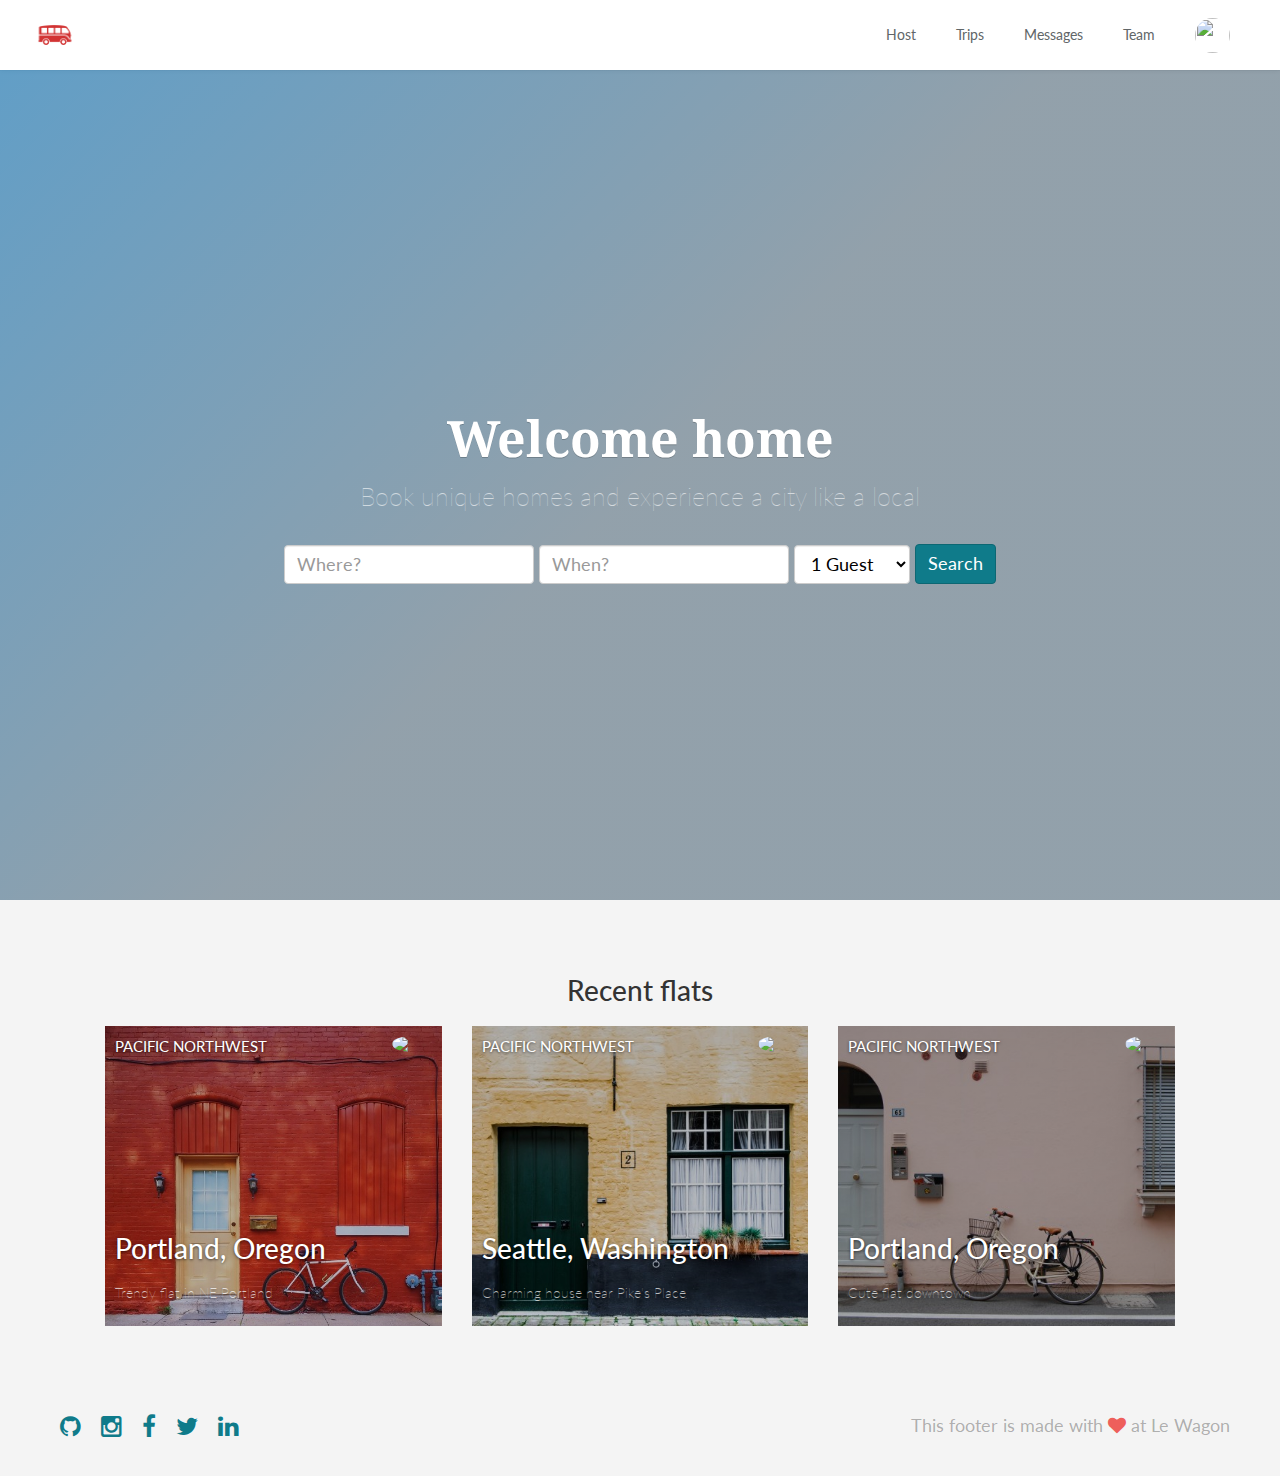
==== commit 8f518b0b: "Automated commit at 2017-11-06 14:02:32 UTC by middleman-deploy 2.0.0-alpha" ====
--- a/index.html
+++ b/index.html
@@ -7,7 +7,7 @@
           content="width=device-width, initial-scale=1, shrink-to-fit=no">
     <!-- Use the title from a page's frontmatter if it has one -->
     <title>Le Wagon - Middleman</title>
-    <link href="stylesheets/application-473c067b.css" rel="stylesheet" />
+    <link href="stylesheets/application-1abd24d5.css" rel="stylesheet" />
     <script src="javascripts/application-93de88c9.js"></script>
     <link href="images/favicon-f15af148.png" rel="icon" type="image/png" />
   </head>
@@ -71,47 +71,45 @@
             <option value="three">3 Guests</option>
           </select>
         </div>
-        <input type="submit" value="Search" class="btn btn-success">
+        <input type="submit" value="Search" class="btn btn-danger">
       </form>
     </div>
   </div>
 
-  <div class="cards-container">
-    <div class="container">
-      <h2 class="text-center">Recent flats</h2>
-      <div class="row">
-        <div class="col-xs-12 col-sm-4">
-          <div class="card" style="background-image: linear-gradient(rgba(0,0,0,0.3), rgba(0,0,0,0.2)), url(images/red-house-489fffb8.jpg);">
-            <div class="card-category">Pacific Northwest</div>
-            <div class="card-description">
-              <h2>Portland, Oregon</h2>
-              <p>Very cool city, the best</p>
-            </div>
-            <img class="card-user" src="https://kitt.lewagon.com/placeholder/users/tgenaitay">
-            <a class="card-link" href="#" ></a>
-          </div>
-        </div>
-        <div class="col-xs-12 col-sm-4">
-         <div class="card" style="background-image: linear-gradient(rgba(0,0,0,0.3), rgba(0,0,0,0.2)), url( images/yellow-house-6a1d9f15.jpg);">
+  <div class="container">
+    <h2 class="text-center">Recent flats</h2>
+    <div class="row">
+      <div class="col-xs-12 col-sm-4">
+        <div class="card" style="background-image: linear-gradient(rgba(0,0,0,0.3), rgba(0,0,0,0.2)), url(images/red-house-489fffb8.jpg);">
           <div class="card-category">Pacific Northwest</div>
           <div class="card-description">
-            <h2>Seattle, Washington</h2>
-            <p>Very cool city, the best</p>
+            <h2>Portland, Oregon</h2>
+            <p>Trendy flat in NE Portland</p>
           </div>
           <img class="card-user" src="https://kitt.lewagon.com/placeholder/users/tgenaitay">
           <a class="card-link" href="#" ></a>
         </div>
       </div>
       <div class="col-xs-12 col-sm-4">
-        <div class="card" style="background-image: linear-gradient(rgba(0,0,0,0.3), rgba(0,0,0,0.2)), url('https://kitt.lewagon.com/placeholder/cities/shanghai');">
-          <div class="card-category">Popular</div>
-          <div class="card-description">
-            <h2>Le Wagon Shanghai</h2>
-            <p>Very cool city, the best</p>
-          </div>
-          <img class="card-user" src="https://kitt.lewagon.com/placeholder/users/tgenaitay">
-          <a class="card-link" href="#" ></a>
+       <div class="card" style="background-image: linear-gradient(rgba(0,0,0,0.3), rgba(0,0,0,0.2)), url( images/yellow-house-6a1d9f15.jpg);">
+        <div class="card-category">Pacific Northwest</div>
+        <div class="card-description">
+          <h2>Seattle, Washington</h2>
+          <p>Charming house near Pike's Place</p>
         </div>
+        <img class="card-user" src="https://kitt.lewagon.com/placeholder/users/tgenaitay">
+        <a class="card-link" href="#" ></a>
+      </div>
+    </div>
+    <div class="col-xs-12 col-sm-4">
+      <div class="card" style="background-image: linear-gradient(rgba(0,0,0,0.3), rgba(0,0,0,0.2)), url( images/pink-house-98e90ba8.jpg);">
+        <div class="card-category">Pacific Northwest</div>
+        <div class="card-description">
+          <h2>Portland, Oregon</h2>
+          <p>Cute flat downtown</p>
+        </div>
+        <img class="card-user" src="https://kitt.lewagon.com/placeholder/users/tgenaitay">
+        <a class="card-link" href="#" ></a>
       </div>
     </div>
   </div>
--- a/stylesheets/application-1abd24d5.css
+++ b/stylesheets/application-1abd24d5.css
@@ -0,0 +1,8 @@
+@import url("https://fonts.googleapis.com/css?family=Lato:400,300,700|Droid+Serif:400,100,300,700,500");/*!
+ * Bootstrap v3.3.7 (http://getbootstrap.com)
+ * Copyright 2011-2016 Twitter, Inc.
+ * Licensed under MIT (https://github.com/twbs/bootstrap/blob/master/LICENSE)
+ *//*! normalize.css v3.0.3 | MIT License | github.com/necolas/normalize.css */html{font-family:sans-serif;-ms-text-size-adjust:100%;-webkit-text-size-adjust:100%}body{margin:0}article,aside,details,figcaption,figure,footer,header,hgroup,main,menu,nav,section,summary{display:block}audio,canvas,progress,video{display:inline-block;vertical-align:baseline}audio:not([controls]){display:none;height:0}[hidden],template{display:none}a{background-color:transparent}a:active,a:hover{outline:0}abbr[title]{border-bottom:1px dotted}b,strong{font-weight:bold}dfn{font-style:italic}h1{font-size:2em;margin:0.67em 0}mark{background:#ff0;color:#000}small{font-size:80%}sub,sup{font-size:75%;line-height:0;position:relative;vertical-align:baseline}sup{top:-0.5em}sub{bottom:-0.25em}img{border:0}svg:not(:root){overflow:hidden}figure{margin:1em 40px}hr{-webkit-box-sizing:content-box;box-sizing:content-box;height:0}pre{overflow:auto}code,kbd,pre,samp{font-family:monospace, monospace;font-size:1em}button,input,optgroup,select,textarea{color:inherit;font:inherit;margin:0}button{overflow:visible}button,select{text-transform:none}button,html input[type="button"],input[type="reset"],input[type="submit"]{-webkit-appearance:button;cursor:pointer}button[disabled],html input[disabled]{cursor:default}button::-moz-focus-inner,input::-moz-focus-inner{border:0;padding:0}input{line-height:normal}input[type="checkbox"],input[type="radio"]{-webkit-box-sizing:border-box;box-sizing:border-box;padding:0}input[type="number"]::-webkit-inner-spin-button,input[type="number"]::-webkit-outer-spin-button{height:auto}input[type="search"]{-webkit-appearance:textfield;-webkit-box-sizing:content-box;box-sizing:content-box}input[type="search"]::-webkit-search-cancel-button,input[type="search"]::-webkit-search-decoration{-webkit-appearance:none}fieldset{border:1px solid #c0c0c0;margin:0 2px;padding:0.35em 0.625em 0.75em}legend{border:0;padding:0}textarea{overflow:auto}optgroup{font-weight:bold}table{border-collapse:collapse;border-spacing:0}td,th{padding:0}/*! Source: https://github.com/h5bp/html5-boilerplate/blob/master/src/css/main.css */@media print{*,*:before,*:after{background:transparent !important;color:#000 !important;-webkit-box-shadow:none !important;box-shadow:none !important;text-shadow:none !important}a,a:visited{text-decoration:underline}a[href]:after{content:" (" attr(href) ")"}abbr[title]:after{content:" (" attr(title) ")"}a[href^="#"]:after,a[href^="javascript:"]:after{content:""}pre,blockquote{border:1px solid #999;page-break-inside:avoid}thead{display:table-header-group}tr,img{page-break-inside:avoid}img{max-width:100% !important}p,h2,h3{orphans:3;widows:3}h2,h3{page-break-after:avoid}.navbar{display:none}.btn>.caret,.dropup>.btn>.caret{border-top-color:#000 !important}.label{border:1px solid #000}.table{border-collapse:collapse !important}.table td,.table th{background-color:#fff !important}.table-bordered th,.table-bordered td{border:1px solid #ddd !important}}@font-face{font-family:'Glyphicons Halflings';src:url("../assets/bootstrap/glyphicons-halflings-regular-86b6f62b.eot");src:url("../assets/bootstrap/glyphicons-halflings-regular-86b6f62b.eot?#iefix") format("embedded-opentype"),url("../assets/bootstrap/glyphicons-halflings-regular-ca35b697.woff2") format("woff2"),url("../assets/bootstrap/glyphicons-halflings-regular-278e49a8.woff") format("woff"),url("../assets/bootstrap/glyphicons-halflings-regular-44bc1850.ttf") format("truetype"),url("../assets/bootstrap/glyphicons-halflings-regular-de51a849.svg#glyphicons_halflingsregular") format("svg")}.glyphicon{position:relative;top:1px;display:inline-block;font-family:'Glyphicons Halflings';font-style:normal;font-weight:normal;line-height:1;-webkit-font-smoothing:antialiased;-moz-osx-font-smoothing:grayscale}.glyphicon-asterisk:before{content:"\002a"}.glyphicon-plus:before{content:"\002b"}.glyphicon-euro:before,.glyphicon-eur:before{content:"\20ac"}.glyphicon-minus:before{content:"\2212"}.glyphicon-cloud:before{content:"\2601"}.glyphicon-envelope:before{content:"\2709"}.glyphicon-pencil:before{content:"\270f"}.glyphicon-glass:before{content:"\e001"}.glyphicon-music:before{content:"\e002"}.glyphicon-search:before{content:"\e003"}.glyphicon-heart:before{content:"\e005"}.glyphicon-star:before{content:"\e006"}.glyphicon-star-empty:before{content:"\e007"}.glyphicon-user:before{content:"\e008"}.glyphicon-film:before{content:"\e009"}.glyphicon-th-large:before{content:"\e010"}.glyphicon-th:before{content:"\e011"}.glyphicon-th-list:before{content:"\e012"}.glyphicon-ok:before{content:"\e013"}.glyphicon-remove:before{content:"\e014"}.glyphicon-zoom-in:before{content:"\e015"}.glyphicon-zoom-out:before{content:"\e016"}.glyphicon-off:before{content:"\e017"}.glyphicon-signal:before{content:"\e018"}.glyphicon-cog:before{content:"\e019"}.glyphicon-trash:before{content:"\e020"}.glyphicon-home:before{content:"\e021"}.glyphicon-file:before{content:"\e022"}.glyphicon-time:before{content:"\e023"}.glyphicon-road:before{content:"\e024"}.glyphicon-download-alt:before{content:"\e025"}.glyphicon-download:before{content:"\e026"}.glyphicon-upload:before{content:"\e027"}.glyphicon-inbox:before{content:"\e028"}.glyphicon-play-circle:before{content:"\e029"}.glyphicon-repeat:before{content:"\e030"}.glyphicon-refresh:before{content:"\e031"}.glyphicon-list-alt:before{content:"\e032"}.glyphicon-lock:before{content:"\e033"}.glyphicon-flag:before{content:"\e034"}.glyphicon-headphones:before{content:"\e035"}.glyphicon-volume-off:before{content:"\e036"}.glyphicon-volume-down:before{content:"\e037"}.glyphicon-volume-up:before{content:"\e038"}.glyphicon-qrcode:before{content:"\e039"}.glyphicon-barcode:before{content:"\e040"}.glyphicon-tag:before{content:"\e041"}.glyphicon-tags:before{content:"\e042"}.glyphicon-book:before{content:"\e043"}.glyphicon-bookmark:before{content:"\e044"}.glyphicon-print:before{content:"\e045"}.glyphicon-camera:before{content:"\e046"}.glyphicon-font:before{content:"\e047"}.glyphicon-bold:before{content:"\e048"}.glyphicon-italic:before{content:"\e049"}.glyphicon-text-height:before{content:"\e050"}.glyphicon-text-width:before{content:"\e051"}.glyphicon-align-left:before{content:"\e052"}.glyphicon-align-center:before{content:"\e053"}.glyphicon-align-right:before{content:"\e054"}.glyphicon-align-justify:before{content:"\e055"}.glyphicon-list:before{content:"\e056"}.glyphicon-indent-left:before{content:"\e057"}.glyphicon-indent-right:before{content:"\e058"}.glyphicon-facetime-video:before{content:"\e059"}.glyphicon-picture:before{content:"\e060"}.glyphicon-map-marker:before{content:"\e062"}.glyphicon-adjust:before{content:"\e063"}.glyphicon-tint:before{content:"\e064"}.glyphicon-edit:before{content:"\e065"}.glyphicon-share:before{content:"\e066"}.glyphicon-check:before{content:"\e067"}.glyphicon-move:before{content:"\e068"}.glyphicon-step-backward:before{content:"\e069"}.glyphicon-fast-backward:before{content:"\e070"}.glyphicon-backward:before{content:"\e071"}.glyphicon-play:before{content:"\e072"}.glyphicon-pause:before{content:"\e073"}.glyphicon-stop:before{content:"\e074"}.glyphicon-forward:before{content:"\e075"}.glyphicon-fast-forward:before{content:"\e076"}.glyphicon-step-forward:before{content:"\e077"}.glyphicon-eject:before{content:"\e078"}.glyphicon-chevron-left:before{content:"\e079"}.glyphicon-chevron-right:before{content:"\e080"}.glyphicon-plus-sign:before{content:"\e081"}.glyphicon-minus-sign:before{content:"\e082"}.glyphicon-remove-sign:before{content:"\e083"}.glyphicon-ok-sign:before{content:"\e084"}.glyphicon-question-sign:before{content:"\e085"}.glyphicon-info-sign:before{content:"\e086"}.glyphicon-screenshot:before{content:"\e087"}.glyphicon-remove-circle:before{content:"\e088"}.glyphicon-ok-circle:before{content:"\e089"}.glyphicon-ban-circle:before{content:"\e090"}.glyphicon-arrow-left:before{content:"\e091"}.glyphicon-arrow-right:before{content:"\e092"}.glyphicon-arrow-up:before{content:"\e093"}.glyphicon-arrow-down:before{content:"\e094"}.glyphicon-share-alt:before{content:"\e095"}.glyphicon-resize-full:before{content:"\e096"}.glyphicon-resize-small:before{content:"\e097"}.glyphicon-exclamation-sign:before{content:"\e101"}.glyphicon-gift:before{content:"\e102"}.glyphicon-leaf:before{content:"\e103"}.glyphicon-fire:before{content:"\e104"}.glyphicon-eye-open:before{content:"\e105"}.glyphicon-eye-close:before{content:"\e106"}.glyphicon-warning-sign:before{content:"\e107"}.glyphicon-plane:before{content:"\e108"}.glyphicon-calendar:before{content:"\e109"}.glyphicon-random:before{content:"\e110"}.glyphicon-comment:before{content:"\e111"}.glyphicon-magnet:before{content:"\e112"}.glyphicon-chevron-up:before{content:"\e113"}.glyphicon-chevron-down:before{content:"\e114"}.glyphicon-retweet:before{content:"\e115"}.glyphicon-shopping-cart:before{content:"\e116"}.glyphicon-folder-close:before{content:"\e117"}.glyphicon-folder-open:before{content:"\e118"}.glyphicon-resize-vertical:before{content:"\e119"}.glyphicon-resize-horizontal:before{content:"\e120"}.glyphicon-hdd:before{content:"\e121"}.glyphicon-bullhorn:before{content:"\e122"}.glyphicon-bell:before{content:"\e123"}.glyphicon-certificate:before{content:"\e124"}.glyphicon-thumbs-up:before{content:"\e125"}.glyphicon-thumbs-down:before{content:"\e126"}.glyphicon-hand-right:before{content:"\e127"}.glyphicon-hand-left:before{content:"\e128"}.glyphicon-hand-up:before{content:"\e129"}.glyphicon-hand-down:before{content:"\e130"}.glyphicon-circle-arrow-right:before{content:"\e131"}.glyphicon-circle-arrow-left:before{content:"\e132"}.glyphicon-circle-arrow-up:before{content:"\e133"}.glyphicon-circle-arrow-down:before{content:"\e134"}.glyphicon-globe:before{content:"\e135"}.glyphicon-wrench:before{content:"\e136"}.glyphicon-tasks:before{content:"\e137"}.glyphicon-filter:before{content:"\e138"}.glyphicon-briefcase:before{content:"\e139"}.glyphicon-fullscreen:before{content:"\e140"}.glyphicon-dashboard:before{content:"\e141"}.glyphicon-paperclip:before{content:"\e142"}.glyphicon-heart-empty:before{content:"\e143"}.glyphicon-link:before{content:"\e144"}.glyphicon-phone:before{content:"\e145"}.glyphicon-pushpin:before{content:"\e146"}.glyphicon-usd:before{content:"\e148"}.glyphicon-gbp:before{content:"\e149"}.glyphicon-sort:before{content:"\e150"}.glyphicon-sort-by-alphabet:before{content:"\e151"}.glyphicon-sort-by-alphabet-alt:before{content:"\e152"}.glyphicon-sort-by-order:before{content:"\e153"}.glyphicon-sort-by-order-alt:before{content:"\e154"}.glyphicon-sort-by-attributes:before{content:"\e155"}.glyphicon-sort-by-attributes-alt:before{content:"\e156"}.glyphicon-unchecked:before{content:"\e157"}.glyphicon-expand:before{content:"\e158"}.glyphicon-collapse-down:before{content:"\e159"}.glyphicon-collapse-up:before{content:"\e160"}.glyphicon-log-in:before{content:"\e161"}.glyphicon-flash:before{content:"\e162"}.glyphicon-log-out:before{content:"\e163"}.glyphicon-new-window:before{content:"\e164"}.glyphicon-record:before{content:"\e165"}.glyphicon-save:before{content:"\e166"}.glyphicon-open:before{content:"\e167"}.glyphicon-saved:before{content:"\e168"}.glyphicon-import:before{content:"\e169"}.glyphicon-export:before{content:"\e170"}.glyphicon-send:before{content:"\e171"}.glyphicon-floppy-disk:before{content:"\e172"}.glyphicon-floppy-saved:before{content:"\e173"}.glyphicon-floppy-remove:before{content:"\e174"}.glyphicon-floppy-save:before{content:"\e175"}.glyphicon-floppy-open:before{content:"\e176"}.glyphicon-credit-card:before{content:"\e177"}.glyphicon-transfer:before{content:"\e178"}.glyphicon-cutlery:before{content:"\e179"}.glyphicon-header:before{content:"\e180"}.glyphicon-compressed:before{content:"\e181"}.glyphicon-earphone:before{content:"\e182"}.glyphicon-phone-alt:before{content:"\e183"}.glyphicon-tower:before{content:"\e184"}.glyphicon-stats:before{content:"\e185"}.glyphicon-sd-video:before{content:"\e186"}.glyphicon-hd-video:before{content:"\e187"}.glyphicon-subtitles:before{content:"\e188"}.glyphicon-sound-stereo:before{content:"\e189"}.glyphicon-sound-dolby:before{content:"\e190"}.glyphicon-sound-5-1:before{content:"\e191"}.glyphicon-sound-6-1:before{content:"\e192"}.glyphicon-sound-7-1:before{content:"\e193"}.glyphicon-copyright-mark:before{content:"\e194"}.glyphicon-registration-mark:before{content:"\e195"}.glyphicon-cloud-download:before{content:"\e197"}.glyphicon-cloud-upload:before{content:"\e198"}.glyphicon-tree-conifer:before{content:"\e199"}.glyphicon-tree-deciduous:before{content:"\e200"}.glyphicon-cd:before{content:"\e201"}.glyphicon-save-file:before{content:"\e202"}.glyphicon-open-file:before{content:"\e203"}.glyphicon-level-up:before{content:"\e204"}.glyphicon-copy:before{content:"\e205"}.glyphicon-paste:before{content:"\e206"}.glyphicon-alert:before{content:"\e209"}.glyphicon-equalizer:before{content:"\e210"}.glyphicon-king:before{content:"\e211"}.glyphicon-queen:before{content:"\e212"}.glyphicon-pawn:before{content:"\e213"}.glyphicon-bishop:before{content:"\e214"}.glyphicon-knight:before{content:"\e215"}.glyphicon-baby-formula:before{content:"\e216"}.glyphicon-tent:before{content:"\26fa"}.glyphicon-blackboard:before{content:"\e218"}.glyphicon-bed:before{content:"\e219"}.glyphicon-apple:before{content:"\f8ff"}.glyphicon-erase:before{content:"\e221"}.glyphicon-hourglass:before{content:"\231b"}.glyphicon-lamp:before{content:"\e223"}.glyphicon-duplicate:before{content:"\e224"}.glyphicon-piggy-bank:before{content:"\e225"}.glyphicon-scissors:before{content:"\e226"}.glyphicon-bitcoin:before{content:"\e227"}.glyphicon-btc:before{content:"\e227"}.glyphicon-xbt:before{content:"\e227"}.glyphicon-yen:before{content:"\00a5"}.glyphicon-jpy:before{content:"\00a5"}.glyphicon-ruble:before{content:"\20bd"}.glyphicon-rub:before{content:"\20bd"}.glyphicon-scale:before{content:"\e230"}.glyphicon-ice-lolly:before{content:"\e231"}.glyphicon-ice-lolly-tasted:before{content:"\e232"}.glyphicon-education:before{content:"\e233"}.glyphicon-option-horizontal:before{content:"\e234"}.glyphicon-option-vertical:before{content:"\e235"}.glyphicon-menu-hamburger:before{content:"\e236"}.glyphicon-modal-window:before{content:"\e237"}.glyphicon-oil:before{content:"\e238"}.glyphicon-grain:before{content:"\e239"}.glyphicon-sunglasses:before{content:"\e240"}.glyphicon-text-size:before{content:"\e241"}.glyphicon-text-color:before{content:"\e242"}.glyphicon-text-background:before{content:"\e243"}.glyphicon-object-align-top:before{content:"\e244"}.glyphicon-object-align-bottom:before{content:"\e245"}.glyphicon-object-align-horizontal:before{content:"\e246"}.glyphicon-object-align-left:before{content:"\e247"}.glyphicon-object-align-vertical:before{content:"\e248"}.glyphicon-object-align-right:before{content:"\e249"}.glyphicon-triangle-right:before{content:"\e250"}.glyphicon-triangle-left:before{content:"\e251"}.glyphicon-triangle-bottom:before{content:"\e252"}.glyphicon-triangle-top:before{content:"\e253"}.glyphicon-console:before{content:"\e254"}.glyphicon-superscript:before{content:"\e255"}.glyphicon-subscript:before{content:"\e256"}.glyphicon-menu-left:before{content:"\e257"}.glyphicon-menu-right:before{content:"\e258"}.glyphicon-menu-down:before{content:"\e259"}.glyphicon-menu-up:before{content:"\e260"}*{-webkit-box-sizing:border-box;box-sizing:border-box}*:before,*:after{-webkit-box-sizing:border-box;box-sizing:border-box}html{font-size:10px;-webkit-tap-highlight-color:transparent}body{font-family:"Lato", "Helvetica", "sans-serif";font-size:18px;line-height:1.42857143;color:#333333;background-color:#F4F4F4}input,button,select,textarea{font-family:inherit;font-size:inherit;line-height:inherit}a{color:#C5DAC1;text-decoration:none}a:hover,a:focus{color:#98bd91;text-decoration:underline}a:focus{outline:5px auto -webkit-focus-ring-color;outline-offset:-2px}figure{margin:0}img{vertical-align:middle}.img-responsive{display:block;max-width:100%;height:auto}.img-rounded{border-radius:4px}.img-thumbnail{padding:4px;line-height:1.42857143;background-color:#F4F4F4;border:1px solid #ddd;border-radius:4px;-webkit-transition:all 0.2s ease-in-out;transition:all 0.2s ease-in-out;display:inline-block;max-width:100%;height:auto}.img-circle{border-radius:50%}hr{margin-top:25px;margin-bottom:25px;border:0;border-top:1px solid #eeeeee}.sr-only{position:absolute;width:1px;height:1px;margin:-1px;padding:0;overflow:hidden;clip:rect(0, 0, 0, 0);border:0}.sr-only-focusable:active,.sr-only-focusable:focus{position:static;width:auto;height:auto;margin:0;overflow:visible;clip:auto}[role="button"]{cursor:pointer}h1,h2,h3,h4,h5,h6,.h1,.h2,.h3,.h4,.h5,.h6{font-family:"Droid Serif", "Helvetica", "serif";font-weight:500;line-height:1.1;color:inherit}h1 small,h1 .small,h2 small,h2 .small,h3 small,h3 .small,h4 small,h4 .small,h5 small,h5 .small,h6 small,h6 .small,.h1 small,.h1 .small,.h2 small,.h2 .small,.h3 small,.h3 .small,.h4 small,.h4 .small,.h5 small,.h5 .small,.h6 small,.h6 .small{font-weight:normal;line-height:1;color:#777777}h1,.h1,h2,.h2,h3,.h3{margin-top:25px;margin-bottom:12.5px}h1 small,h1 .small,.h1 small,.h1 .small,h2 small,h2 .small,.h2 small,.h2 .small,h3 small,h3 .small,.h3 small,.h3 .small{font-size:65%}h4,.h4,h5,.h5,h6,.h6{margin-top:12.5px;margin-bottom:12.5px}h4 small,h4 .small,.h4 small,.h4 .small,h5 small,h5 .small,.h5 small,.h5 .small,h6 small,h6 .small,.h6 small,.h6 .small{font-size:75%}h1,.h1{font-size:46px}h2,.h2{font-size:38px}h3,.h3{font-size:31px}h4,.h4{font-size:23px}h5,.h5{font-size:18px}h6,.h6{font-size:16px}p{margin:0 0 12.5px}.lead{margin-bottom:25px;font-size:20px;font-weight:300;line-height:1.4}@media (min-width: 768px){.lead{font-size:27px}}small,.small{font-size:88%}mark,.mark{background-color:#fcf8e3;padding:.2em}.text-left{text-align:left}.text-right{text-align:right}.text-center{text-align:center}.text-justify{text-align:justify}.text-nowrap{white-space:nowrap}.text-lowercase{text-transform:lowercase}.text-uppercase,.initialism{text-transform:uppercase}.text-capitalize{text-transform:capitalize}.text-muted{color:#777777}.text-primary{color:#C5DAC1}a.text-primary:hover,a.text-primary:focus{color:#a7c7a1}.text-success{color:#3c763d}a.text-success:hover,a.text-success:focus{color:#2b542c}.text-info{color:#31708f}a.text-info:hover,a.text-info:focus{color:#245269}.text-warning{color:#8a6d3b}a.text-warning:hover,a.text-warning:focus{color:#66512c}.text-danger{color:#a94442}a.text-danger:hover,a.text-danger:focus{color:#843534}.bg-primary{color:#fff}.bg-primary{background-color:#C5DAC1}a.bg-primary:hover,a.bg-primary:focus{background-color:#a7c7a1}.bg-success{background-color:#dff0d8}a.bg-success:hover,a.bg-success:focus{background-color:#c1e2b3}.bg-info{background-color:#d9edf7}a.bg-info:hover,a.bg-info:focus{background-color:#afd9ee}.bg-warning{background-color:#fcf8e3}a.bg-warning:hover,a.bg-warning:focus{background-color:#f7ecb5}.bg-danger{background-color:#f2dede}a.bg-danger:hover,a.bg-danger:focus{background-color:#e4b9b9}.page-header{padding-bottom:11.5px;margin:50px 0 25px;border-bottom:1px solid #eeeeee}ul,ol{margin-top:0;margin-bottom:12.5px}ul ul,ul ol,ol ul,ol ol{margin-bottom:0}.list-unstyled{padding-left:0;list-style:none}.list-inline{padding-left:0;list-style:none;margin-left:-5px}.list-inline>li{display:inline-block;padding-left:5px;padding-right:5px}dl{margin-top:0;margin-bottom:25px}dt,dd{line-height:1.42857143}dt{font-weight:bold}dd{margin-left:0}.dl-horizontal dd:before,.dl-horizontal dd:after{content:" ";display:table}.dl-horizontal dd:after{clear:both}@media (min-width: 768px){.dl-horizontal dt{float:left;width:160px;clear:left;text-align:right;overflow:hidden;text-overflow:ellipsis;white-space:nowrap}.dl-horizontal dd{margin-left:180px}}abbr[title],abbr[data-original-title]{cursor:help;border-bottom:1px dotted #777777}.initialism{font-size:90%}blockquote{padding:12.5px 25px;margin:0 0 25px;font-size:22.5px;border-left:5px solid #eeeeee}blockquote p:last-child,blockquote ul:last-child,blockquote ol:last-child{margin-bottom:0}blockquote footer,blockquote small,blockquote .small{display:block;font-size:80%;line-height:1.42857143;color:#777777}blockquote footer:before,blockquote small:before,blockquote .small:before{content:'\2014 \00A0'}.blockquote-reverse,blockquote.pull-right{padding-right:15px;padding-left:0;border-right:5px solid #eeeeee;border-left:0;text-align:right}.blockquote-reverse footer:before,.blockquote-reverse small:before,.blockquote-reverse .small:before,blockquote.pull-right footer:before,blockquote.pull-right small:before,blockquote.pull-right .small:before{content:''}.blockquote-reverse footer:after,.blockquote-reverse small:after,.blockquote-reverse .small:after,blockquote.pull-right footer:after,blockquote.pull-right small:after,blockquote.pull-right .small:after{content:'\00A0 \2014'}address{margin-bottom:25px;font-style:normal;line-height:1.42857143}code,kbd,pre,samp{font-family:Menlo, Monaco, Consolas, "Courier New", monospace}code{padding:2px 4px;font-size:90%;color:#c7254e;background-color:#f9f2f4;border-radius:4px}kbd{padding:2px 4px;font-size:90%;color:#fff;background-color:#333;border-radius:4px;-webkit-box-shadow:inset 0 -1px 0 rgba(0,0,0,0.25);box-shadow:inset 0 -1px 0 rgba(0,0,0,0.25)}kbd kbd{padding:0;font-size:100%;font-weight:bold;-webkit-box-shadow:none;box-shadow:none}pre{display:block;padding:12px;margin:0 0 12.5px;font-size:17px;line-height:1.42857143;word-break:break-all;word-wrap:break-word;color:#333333;background-color:#f5f5f5;border:1px solid #ccc;border-radius:4px}pre code{padding:0;font-size:inherit;color:inherit;white-space:pre-wrap;background-color:transparent;border-radius:0}.pre-scrollable{max-height:340px;overflow-y:scroll}.container{margin-right:auto;margin-left:auto;padding-left:15px;padding-right:15px}.container:before,.container:after{content:" ";display:table}.container:after{clear:both}@media (min-width: 768px){.container{width:750px}}@media (min-width: 992px){.container{width:970px}}@media (min-width: 1200px){.container{width:1170px}}.container-fluid{margin-right:auto;margin-left:auto;padding-left:15px;padding-right:15px}.container-fluid:before,.container-fluid:after{content:" ";display:table}.container-fluid:after{clear:both}.row{margin-left:-15px;margin-right:-15px}.row:before,.row:after{content:" ";display:table}.row:after{clear:both}.col-xs-1,.col-sm-1,.col-md-1,.col-lg-1,.col-xs-2,.col-sm-2,.col-md-2,.col-lg-2,.col-xs-3,.col-sm-3,.col-md-3,.col-lg-3,.col-xs-4,.col-sm-4,.col-md-4,.col-lg-4,.col-xs-5,.col-sm-5,.col-md-5,.col-lg-5,.col-xs-6,.col-sm-6,.col-md-6,.col-lg-6,.col-xs-7,.col-sm-7,.col-md-7,.col-lg-7,.col-xs-8,.col-sm-8,.col-md-8,.col-lg-8,.col-xs-9,.col-sm-9,.col-md-9,.col-lg-9,.col-xs-10,.col-sm-10,.col-md-10,.col-lg-10,.col-xs-11,.col-sm-11,.col-md-11,.col-lg-11,.col-xs-12,.col-sm-12,.col-md-12,.col-lg-12{position:relative;min-height:1px;padding-left:15px;padding-right:15px}.col-xs-1,.col-xs-2,.col-xs-3,.col-xs-4,.col-xs-5,.col-xs-6,.col-xs-7,.col-xs-8,.col-xs-9,.col-xs-10,.col-xs-11,.col-xs-12{float:left}.col-xs-1{width:8.33333333%}.col-xs-2{width:16.66666667%}.col-xs-3{width:25%}.col-xs-4{width:33.33333333%}.col-xs-5{width:41.66666667%}.col-xs-6{width:50%}.col-xs-7{width:58.33333333%}.col-xs-8{width:66.66666667%}.col-xs-9{width:75%}.col-xs-10{width:83.33333333%}.col-xs-11{width:91.66666667%}.col-xs-12{width:100%}.col-xs-pull-0{right:auto}.col-xs-pull-1{right:8.33333333%}.col-xs-pull-2{right:16.66666667%}.col-xs-pull-3{right:25%}.col-xs-pull-4{right:33.33333333%}.col-xs-pull-5{right:41.66666667%}.col-xs-pull-6{right:50%}.col-xs-pull-7{right:58.33333333%}.col-xs-pull-8{right:66.66666667%}.col-xs-pull-9{right:75%}.col-xs-pull-10{right:83.33333333%}.col-xs-pull-11{right:91.66666667%}.col-xs-pull-12{right:100%}.col-xs-push-0{left:auto}.col-xs-push-1{left:8.33333333%}.col-xs-push-2{left:16.66666667%}.col-xs-push-3{left:25%}.col-xs-push-4{left:33.33333333%}.col-xs-push-5{left:41.66666667%}.col-xs-push-6{left:50%}.col-xs-push-7{left:58.33333333%}.col-xs-push-8{left:66.66666667%}.col-xs-push-9{left:75%}.col-xs-push-10{left:83.33333333%}.col-xs-push-11{left:91.66666667%}.col-xs-push-12{left:100%}.col-xs-offset-0{margin-left:0%}.col-xs-offset-1{margin-left:8.33333333%}.col-xs-offset-2{margin-left:16.66666667%}.col-xs-offset-3{margin-left:25%}.col-xs-offset-4{margin-left:33.33333333%}.col-xs-offset-5{margin-left:41.66666667%}.col-xs-offset-6{margin-left:50%}.col-xs-offset-7{margin-left:58.33333333%}.col-xs-offset-8{margin-left:66.66666667%}.col-xs-offset-9{margin-left:75%}.col-xs-offset-10{margin-left:83.33333333%}.col-xs-offset-11{margin-left:91.66666667%}.col-xs-offset-12{margin-left:100%}@media (min-width: 768px){.col-sm-1,.col-sm-2,.col-sm-3,.col-sm-4,.col-sm-5,.col-sm-6,.col-sm-7,.col-sm-8,.col-sm-9,.col-sm-10,.col-sm-11,.col-sm-12{float:left}.col-sm-1{width:8.33333333%}.col-sm-2{width:16.66666667%}.col-sm-3{width:25%}.col-sm-4{width:33.33333333%}.col-sm-5{width:41.66666667%}.col-sm-6{width:50%}.col-sm-7{width:58.33333333%}.col-sm-8{width:66.66666667%}.col-sm-9{width:75%}.col-sm-10{width:83.33333333%}.col-sm-11{width:91.66666667%}.col-sm-12{width:100%}.col-sm-pull-0{right:auto}.col-sm-pull-1{right:8.33333333%}.col-sm-pull-2{right:16.66666667%}.col-sm-pull-3{right:25%}.col-sm-pull-4{right:33.33333333%}.col-sm-pull-5{right:41.66666667%}.col-sm-pull-6{right:50%}.col-sm-pull-7{right:58.33333333%}.col-sm-pull-8{right:66.66666667%}.col-sm-pull-9{right:75%}.col-sm-pull-10{right:83.33333333%}.col-sm-pull-11{right:91.66666667%}.col-sm-pull-12{right:100%}.col-sm-push-0{left:auto}.col-sm-push-1{left:8.33333333%}.col-sm-push-2{left:16.66666667%}.col-sm-push-3{left:25%}.col-sm-push-4{left:33.33333333%}.col-sm-push-5{left:41.66666667%}.col-sm-push-6{left:50%}.col-sm-push-7{left:58.33333333%}.col-sm-push-8{left:66.66666667%}.col-sm-push-9{left:75%}.col-sm-push-10{left:83.33333333%}.col-sm-push-11{left:91.66666667%}.col-sm-push-12{left:100%}.col-sm-offset-0{margin-left:0%}.col-sm-offset-1{margin-left:8.33333333%}.col-sm-offset-2{margin-left:16.66666667%}.col-sm-offset-3{margin-left:25%}.col-sm-offset-4{margin-left:33.33333333%}.col-sm-offset-5{margin-left:41.66666667%}.col-sm-offset-6{margin-left:50%}.col-sm-offset-7{margin-left:58.33333333%}.col-sm-offset-8{margin-left:66.66666667%}.col-sm-offset-9{margin-left:75%}.col-sm-offset-10{margin-left:83.33333333%}.col-sm-offset-11{margin-left:91.66666667%}.col-sm-offset-12{margin-left:100%}}@media (min-width: 992px){.col-md-1,.col-md-2,.col-md-3,.col-md-4,.col-md-5,.col-md-6,.col-md-7,.col-md-8,.col-md-9,.col-md-10,.col-md-11,.col-md-12{float:left}.col-md-1{width:8.33333333%}.col-md-2{width:16.66666667%}.col-md-3{width:25%}.col-md-4{width:33.33333333%}.col-md-5{width:41.66666667%}.col-md-6{width:50%}.col-md-7{width:58.33333333%}.col-md-8{width:66.66666667%}.col-md-9{width:75%}.col-md-10{width:83.33333333%}.col-md-11{width:91.66666667%}.col-md-12{width:100%}.col-md-pull-0{right:auto}.col-md-pull-1{right:8.33333333%}.col-md-pull-2{right:16.66666667%}.col-md-pull-3{right:25%}.col-md-pull-4{right:33.33333333%}.col-md-pull-5{right:41.66666667%}.col-md-pull-6{right:50%}.col-md-pull-7{right:58.33333333%}.col-md-pull-8{right:66.66666667%}.col-md-pull-9{right:75%}.col-md-pull-10{right:83.33333333%}.col-md-pull-11{right:91.66666667%}.col-md-pull-12{right:100%}.col-md-push-0{left:auto}.col-md-push-1{left:8.33333333%}.col-md-push-2{left:16.66666667%}.col-md-push-3{left:25%}.col-md-push-4{left:33.33333333%}.col-md-push-5{left:41.66666667%}.col-md-push-6{left:50%}.col-md-push-7{left:58.33333333%}.col-md-push-8{left:66.66666667%}.col-md-push-9{left:75%}.col-md-push-10{left:83.33333333%}.col-md-push-11{left:91.66666667%}.col-md-push-12{left:100%}.col-md-offset-0{margin-left:0%}.col-md-offset-1{margin-left:8.33333333%}.col-md-offset-2{margin-left:16.66666667%}.col-md-offset-3{margin-left:25%}.col-md-offset-4{margin-left:33.33333333%}.col-md-offset-5{margin-left:41.66666667%}.col-md-offset-6{margin-left:50%}.col-md-offset-7{margin-left:58.33333333%}.col-md-offset-8{margin-left:66.66666667%}.col-md-offset-9{margin-left:75%}.col-md-offset-10{margin-left:83.33333333%}.col-md-offset-11{margin-left:91.66666667%}.col-md-offset-12{margin-left:100%}}@media (min-width: 1200px){.col-lg-1,.col-lg-2,.col-lg-3,.col-lg-4,.col-lg-5,.col-lg-6,.col-lg-7,.col-lg-8,.col-lg-9,.col-lg-10,.col-lg-11,.col-lg-12{float:left}.col-lg-1{width:8.33333333%}.col-lg-2{width:16.66666667%}.col-lg-3{width:25%}.col-lg-4{width:33.33333333%}.col-lg-5{width:41.66666667%}.col-lg-6{width:50%}.col-lg-7{width:58.33333333%}.col-lg-8{width:66.66666667%}.col-lg-9{width:75%}.col-lg-10{width:83.33333333%}.col-lg-11{width:91.66666667%}.col-lg-12{width:100%}.col-lg-pull-0{right:auto}.col-lg-pull-1{right:8.33333333%}.col-lg-pull-2{right:16.66666667%}.col-lg-pull-3{right:25%}.col-lg-pull-4{right:33.33333333%}.col-lg-pull-5{right:41.66666667%}.col-lg-pull-6{right:50%}.col-lg-pull-7{right:58.33333333%}.col-lg-pull-8{right:66.66666667%}.col-lg-pull-9{right:75%}.col-lg-pull-10{right:83.33333333%}.col-lg-pull-11{right:91.66666667%}.col-lg-pull-12{right:100%}.col-lg-push-0{left:auto}.col-lg-push-1{left:8.33333333%}.col-lg-push-2{left:16.66666667%}.col-lg-push-3{left:25%}.col-lg-push-4{left:33.33333333%}.col-lg-push-5{left:41.66666667%}.col-lg-push-6{left:50%}.col-lg-push-7{left:58.33333333%}.col-lg-push-8{left:66.66666667%}.col-lg-push-9{left:75%}.col-lg-push-10{left:83.33333333%}.col-lg-push-11{left:91.66666667%}.col-lg-push-12{left:100%}.col-lg-offset-0{margin-left:0%}.col-lg-offset-1{margin-left:8.33333333%}.col-lg-offset-2{margin-left:16.66666667%}.col-lg-offset-3{margin-left:25%}.col-lg-offset-4{margin-left:33.33333333%}.col-lg-offset-5{margin-left:41.66666667%}.col-lg-offset-6{margin-left:50%}.col-lg-offset-7{margin-left:58.33333333%}.col-lg-offset-8{margin-left:66.66666667%}.col-lg-offset-9{margin-left:75%}.col-lg-offset-10{margin-left:83.33333333%}.col-lg-offset-11{margin-left:91.66666667%}.col-lg-offset-12{margin-left:100%}}table{background-color:transparent}caption{padding-top:8px;padding-bottom:8px;color:#777777;text-align:left}th{text-align:left}.table{width:100%;max-width:100%;margin-bottom:25px}.table>thead>tr>th,.table>thead>tr>td,.table>tbody>tr>th,.table>tbody>tr>td,.table>tfoot>tr>th,.table>tfoot>tr>td{padding:8px;line-height:1.42857143;vertical-align:top;border-top:1px solid #ddd}.table>thead>tr>th{vertical-align:bottom;border-bottom:2px solid #ddd}.table>caption+thead>tr:first-child>th,.table>caption+thead>tr:first-child>td,.table>colgroup+thead>tr:first-child>th,.table>colgroup+thead>tr:first-child>td,.table>thead:first-child>tr:first-child>th,.table>thead:first-child>tr:first-child>td{border-top:0}.table>tbody+tbody{border-top:2px solid #ddd}.table .table{background-color:#F4F4F4}.table-condensed>thead>tr>th,.table-condensed>thead>tr>td,.table-condensed>tbody>tr>th,.table-condensed>tbody>tr>td,.table-condensed>tfoot>tr>th,.table-condensed>tfoot>tr>td{padding:5px}.table-bordered{border:1px solid #ddd}.table-bordered>thead>tr>th,.table-bordered>thead>tr>td,.table-bordered>tbody>tr>th,.table-bordered>tbody>tr>td,.table-bordered>tfoot>tr>th,.table-bordered>tfoot>tr>td{border:1px solid #ddd}.table-bordered>thead>tr>th,.table-bordered>thead>tr>td{border-bottom-width:2px}.table-striped>tbody>tr:nth-of-type(odd){background-color:#f9f9f9}.table-hover>tbody>tr:hover{background-color:#f5f5f5}table col[class*="col-"]{position:static;float:none;display:table-column}table td[class*="col-"],table th[class*="col-"]{position:static;float:none;display:table-cell}.table>thead>tr>td.active,.table>thead>tr>th.active,.table>thead>tr.active>td,.table>thead>tr.active>th,.table>tbody>tr>td.active,.table>tbody>tr>th.active,.table>tbody>tr.active>td,.table>tbody>tr.active>th,.table>tfoot>tr>td.active,.table>tfoot>tr>th.active,.table>tfoot>tr.active>td,.table>tfoot>tr.active>th{background-color:#f5f5f5}.table-hover>tbody>tr>td.active:hover,.table-hover>tbody>tr>th.active:hover,.table-hover>tbody>tr.active:hover>td,.table-hover>tbody>tr:hover>.active,.table-hover>tbody>tr.active:hover>th{background-color:#e8e8e8}.table>thead>tr>td.success,.table>thead>tr>th.success,.table>thead>tr.success>td,.table>thead>tr.success>th,.table>tbody>tr>td.success,.table>tbody>tr>th.success,.table>tbody>tr.success>td,.table>tbody>tr.success>th,.table>tfoot>tr>td.success,.table>tfoot>tr>th.success,.table>tfoot>tr.success>td,.table>tfoot>tr.success>th{background-color:#dff0d8}.table-hover>tbody>tr>td.success:hover,.table-hover>tbody>tr>th.success:hover,.table-hover>tbody>tr.success:hover>td,.table-hover>tbody>tr:hover>.success,.table-hover>tbody>tr.success:hover>th{background-color:#d0e9c6}.table>thead>tr>td.info,.table>thead>tr>th.info,.table>thead>tr.info>td,.table>thead>tr.info>th,.table>tbody>tr>td.info,.table>tbody>tr>th.info,.table>tbody>tr.info>td,.table>tbody>tr.info>th,.table>tfoot>tr>td.info,.table>tfoot>tr>th.info,.table>tfoot>tr.info>td,.table>tfoot>tr.info>th{background-color:#d9edf7}.table-hover>tbody>tr>td.info:hover,.table-hover>tbody>tr>th.info:hover,.table-hover>tbody>tr.info:hover>td,.table-hover>tbody>tr:hover>.info,.table-hover>tbody>tr.info:hover>th{background-color:#c4e3f3}.table>thead>tr>td.warning,.table>thead>tr>th.warning,.table>thead>tr.warning>td,.table>thead>tr.warning>th,.table>tbody>tr>td.warning,.table>tbody>tr>th.warning,.table>tbody>tr.warning>td,.table>tbody>tr.warning>th,.table>tfoot>tr>td.warning,.table>tfoot>tr>th.warning,.table>tfoot>tr.warning>td,.table>tfoot>tr.warning>th{background-color:#fcf8e3}.table-hover>tbody>tr>td.warning:hover,.table-hover>tbody>tr>th.warning:hover,.table-hover>tbody>tr.warning:hover>td,.table-hover>tbody>tr:hover>.warning,.table-hover>tbody>tr.warning:hover>th{background-color:#faf2cc}.table>thead>tr>td.danger,.table>thead>tr>th.danger,.table>thead>tr.danger>td,.table>thead>tr.danger>th,.table>tbody>tr>td.danger,.table>tbody>tr>th.danger,.table>tbody>tr.danger>td,.table>tbody>tr.danger>th,.table>tfoot>tr>td.danger,.table>tfoot>tr>th.danger,.table>tfoot>tr.danger>td,.table>tfoot>tr.danger>th{background-color:#f2dede}.table-hover>tbody>tr>td.danger:hover,.table-hover>tbody>tr>th.danger:hover,.table-hover>tbody>tr.danger:hover>td,.table-hover>tbody>tr:hover>.danger,.table-hover>tbody>tr.danger:hover>th{background-color:#ebcccc}.table-responsive{overflow-x:auto;min-height:0.01%}@media screen and (max-width: 767px){.table-responsive{width:100%;margin-bottom:18.75px;overflow-y:hidden;-ms-overflow-style:-ms-autohiding-scrollbar;border:1px solid #ddd}.table-responsive>.table{margin-bottom:0}.table-responsive>.table>thead>tr>th,.table-responsive>.table>thead>tr>td,.table-responsive>.table>tbody>tr>th,.table-responsive>.table>tbody>tr>td,.table-responsive>.table>tfoot>tr>th,.table-responsive>.table>tfoot>tr>td{white-space:nowrap}.table-responsive>.table-bordered{border:0}.table-responsive>.table-bordered>thead>tr>th:first-child,.table-responsive>.table-bordered>thead>tr>td:first-child,.table-responsive>.table-bordered>tbody>tr>th:first-child,.table-responsive>.table-bordered>tbody>tr>td:first-child,.table-responsive>.table-bordered>tfoot>tr>th:first-child,.table-responsive>.table-bordered>tfoot>tr>td:first-child{border-left:0}.table-responsive>.table-bordered>thead>tr>th:last-child,.table-responsive>.table-bordered>thead>tr>td:last-child,.table-responsive>.table-bordered>tbody>tr>th:last-child,.table-responsive>.table-bordered>tbody>tr>td:last-child,.table-responsive>.table-bordered>tfoot>tr>th:last-child,.table-responsive>.table-bordered>tfoot>tr>td:last-child{border-right:0}.table-responsive>.table-bordered>tbody>tr:last-child>th,.table-responsive>.table-bordered>tbody>tr:last-child>td,.table-responsive>.table-bordered>tfoot>tr:last-child>th,.table-responsive>.table-bordered>tfoot>tr:last-child>td{border-bottom:0}}fieldset{padding:0;margin:0;border:0;min-width:0}legend{display:block;width:100%;padding:0;margin-bottom:25px;font-size:27px;line-height:inherit;color:#333333;border:0;border-bottom:1px solid #e5e5e5}label{display:inline-block;max-width:100%;margin-bottom:5px;font-weight:bold}input[type="search"]{-webkit-box-sizing:border-box;box-sizing:border-box}input[type="radio"],input[type="checkbox"]{margin:4px 0 0;margin-top:1px \9;line-height:normal}input[type="file"]{display:block}input[type="range"]{display:block;width:100%}select[multiple],select[size]{height:auto}input[type="file"]:focus,input[type="radio"]:focus,input[type="checkbox"]:focus{outline:5px auto -webkit-focus-ring-color;outline-offset:-2px}output{display:block;padding-top:7px;font-size:18px;line-height:1.42857143;color:#000000}.form-control{display:block;width:100%;height:39px;padding:6px 12px;font-size:18px;line-height:1.42857143;color:#000000;background-color:#fff;background-image:none;border:1px solid #ccc;border-radius:4px;-webkit-box-shadow:inset 0 1px 1px rgba(0,0,0,0.075);box-shadow:inset 0 1px 1px rgba(0,0,0,0.075);-webkit-transition:border-color ease-in-out 0.15s, box-shadow ease-in-out 0.15s;-webkit-transition:border-color ease-in-out 0.15s, -webkit-box-shadow ease-in-out 0.15s;transition:border-color ease-in-out 0.15s, -webkit-box-shadow ease-in-out 0.15s;transition:border-color ease-in-out 0.15s, box-shadow ease-in-out 0.15s;transition:border-color ease-in-out 0.15s, box-shadow ease-in-out 0.15s, -webkit-box-shadow ease-in-out 0.15s}.form-control:focus{border-color:#66afe9;outline:0;-webkit-box-shadow:inset 0 1px 1px rgba(0,0,0,0.075),0 0 8px rgba(102,175,233,0.6);box-shadow:inset 0 1px 1px rgba(0,0,0,0.075),0 0 8px rgba(102,175,233,0.6)}.form-control::-moz-placeholder{color:#999;opacity:1}.form-control:-ms-input-placeholder{color:#999}.form-control::-webkit-input-placeholder{color:#999}.form-control::-ms-expand{border:0;background-color:transparent}.form-control[disabled],.form-control[readonly],fieldset[disabled] .form-control{background-color:#eeeeee;opacity:1}.form-control[disabled],fieldset[disabled] .form-control{cursor:not-allowed}textarea.form-control{height:auto}input[type="search"]{-webkit-appearance:none}@media screen and (-webkit-min-device-pixel-ratio: 0){input[type="date"].form-control,input[type="time"].form-control,input[type="datetime-local"].form-control,input[type="month"].form-control{line-height:39px}input[type="date"].input-sm,.input-group-sm>input[type="date"].form-control,.input-group-sm>input[type="date"].input-group-addon,.input-group-sm>.input-group-btn>input[type="date"].btn,.input-group-sm input[type="date"],input[type="time"].input-sm,.input-group-sm>input[type="time"].form-control,.input-group-sm>input[type="time"].input-group-addon,.input-group-sm>.input-group-btn>input[type="time"].btn,.input-group-sm input[type="time"],input[type="datetime-local"].input-sm,.input-group-sm>input[type="datetime-local"].form-control,.input-group-sm>input[type="datetime-local"].input-group-addon,.input-group-sm>.input-group-btn>input[type="datetime-local"].btn,.input-group-sm input[type="datetime-local"],input[type="month"].input-sm,.input-group-sm>input[type="month"].form-control,.input-group-sm>input[type="month"].input-group-addon,.input-group-sm>.input-group-btn>input[type="month"].btn,.input-group-sm input[type="month"]{line-height:36px}input[type="date"].input-lg,.input-group-lg>input[type="date"].form-control,.input-group-lg>input[type="date"].input-group-addon,.input-group-lg>.input-group-btn>input[type="date"].btn,.input-group-lg input[type="date"],input[type="time"].input-lg,.input-group-lg>input[type="time"].form-control,.input-group-lg>input[type="time"].input-group-addon,.input-group-lg>.input-group-btn>input[type="time"].btn,.input-group-lg input[type="time"],input[type="datetime-local"].input-lg,.input-group-lg>input[type="datetime-local"].form-control,.input-group-lg>input[type="datetime-local"].input-group-addon,.input-group-lg>.input-group-btn>input[type="datetime-local"].btn,.input-group-lg input[type="datetime-local"],input[type="month"].input-lg,.input-group-lg>input[type="month"].form-control,.input-group-lg>input[type="month"].input-group-addon,.input-group-lg>.input-group-btn>input[type="month"].btn,.input-group-lg input[type="month"]{line-height:53px}}.form-group{margin-bottom:15px}.radio,.checkbox{position:relative;display:block;margin-top:10px;margin-bottom:10px}.radio label,.checkbox label{min-height:25px;padding-left:20px;margin-bottom:0;font-weight:normal;cursor:pointer}.radio input[type="radio"],.radio-inline input[type="radio"],.checkbox input[type="checkbox"],.checkbox-inline input[type="checkbox"]{position:absolute;margin-left:-20px;margin-top:4px \9}.radio+.radio,.checkbox+.checkbox{margin-top:-5px}.radio-inline,.checkbox-inline{position:relative;display:inline-block;padding-left:20px;margin-bottom:0;vertical-align:middle;font-weight:normal;cursor:pointer}.radio-inline+.radio-inline,.checkbox-inline+.checkbox-inline{margin-top:0;margin-left:10px}input[type="radio"][disabled],input[type="radio"].disabled,fieldset[disabled] input[type="radio"],input[type="checkbox"][disabled],input[type="checkbox"].disabled,fieldset[disabled] input[type="checkbox"]{cursor:not-allowed}.radio-inline.disabled,fieldset[disabled] .radio-inline,.checkbox-inline.disabled,fieldset[disabled] .checkbox-inline{cursor:not-allowed}.radio.disabled label,fieldset[disabled] .radio label,.checkbox.disabled label,fieldset[disabled] .checkbox label{cursor:not-allowed}.form-control-static{padding-top:7px;padding-bottom:7px;margin-bottom:0;min-height:43px}.form-control-static.input-lg,.input-group-lg>.form-control-static.form-control,.input-group-lg>.form-control-static.input-group-addon,.input-group-lg>.input-group-btn>.form-control-static.btn,.form-control-static.input-sm,.input-group-sm>.form-control-static.form-control,.input-group-sm>.form-control-static.input-group-addon,.input-group-sm>.input-group-btn>.form-control-static.btn{padding-left:0;padding-right:0}.input-sm,.input-group-sm>.form-control,.input-group-sm>.input-group-addon,.input-group-sm>.input-group-btn>.btn{height:36px;padding:5px 10px;font-size:16px;line-height:1.5;border-radius:4px}select.input-sm,.input-group-sm>select.form-control,.input-group-sm>select.input-group-addon,.input-group-sm>.input-group-btn>select.btn{height:36px;line-height:36px}textarea.input-sm,.input-group-sm>textarea.form-control,.input-group-sm>textarea.input-group-addon,.input-group-sm>.input-group-btn>textarea.btn,select[multiple].input-sm,.input-group-sm>select[multiple].form-control,.input-group-sm>select[multiple].input-group-addon,.input-group-sm>.input-group-btn>select[multiple].btn{height:auto}.form-group-sm .form-control{height:36px;padding:5px 10px;font-size:16px;line-height:1.5;border-radius:4px}.form-group-sm select.form-control{height:36px;line-height:36px}.form-group-sm textarea.form-control,.form-group-sm select[multiple].form-control{height:auto}.form-group-sm .form-control-static{height:36px;min-height:41px;padding:6px 10px;font-size:16px;line-height:1.5}.input-lg,.input-group-lg>.form-control,.input-group-lg>.input-group-addon,.input-group-lg>.input-group-btn>.btn{height:53px;padding:10px 16px;font-size:23px;line-height:1.3333333;border-radius:4px}select.input-lg,.input-group-lg>select.form-control,.input-group-lg>select.input-group-addon,.input-group-lg>.input-group-btn>select.btn{height:53px;line-height:53px}textarea.input-lg,.input-group-lg>textarea.form-control,.input-group-lg>textarea.input-group-addon,.input-group-lg>.input-group-btn>textarea.btn,select[multiple].input-lg,.input-group-lg>select[multiple].form-control,.input-group-lg>select[multiple].input-group-addon,.input-group-lg>.input-group-btn>select[multiple].btn{height:auto}.form-group-lg .form-control{height:53px;padding:10px 16px;font-size:23px;line-height:1.3333333;border-radius:4px}.form-group-lg select.form-control{height:53px;line-height:53px}.form-group-lg textarea.form-control,.form-group-lg select[multiple].form-control{height:auto}.form-group-lg .form-control-static{height:53px;min-height:48px;padding:11px 16px;font-size:23px;line-height:1.3333333}.has-feedback{position:relative}.has-feedback .form-control{padding-right:48.75px}.form-control-feedback{position:absolute;top:0;right:0;z-index:2;display:block;width:39px;height:39px;line-height:39px;text-align:center;pointer-events:none}.input-lg+.form-control-feedback,.input-group-lg>.form-control+.form-control-feedback,.input-group-lg>.input-group-addon+.form-control-feedback,.input-group-lg>.input-group-btn>.btn+.form-control-feedback,.input-group-lg+.form-control-feedback,.form-group-lg .form-control+.form-control-feedback{width:53px;height:53px;line-height:53px}.input-sm+.form-control-feedback,.input-group-sm>.form-control+.form-control-feedback,.input-group-sm>.input-group-addon+.form-control-feedback,.input-group-sm>.input-group-btn>.btn+.form-control-feedback,.input-group-sm+.form-control-feedback,.form-group-sm .form-control+.form-control-feedback{width:36px;height:36px;line-height:36px}.has-success .help-block,.has-success .control-label,.has-success .radio,.has-success .checkbox,.has-success .radio-inline,.has-success .checkbox-inline,.has-success.radio label,.has-success.checkbox label,.has-success.radio-inline label,.has-success.checkbox-inline label{color:#3c763d}.has-success .form-control{border-color:#3c763d;-webkit-box-shadow:inset 0 1px 1px rgba(0,0,0,0.075);box-shadow:inset 0 1px 1px rgba(0,0,0,0.075)}.has-success .form-control:focus{border-color:#2b542c;-webkit-box-shadow:inset 0 1px 1px rgba(0,0,0,0.075),0 0 6px #67b168;box-shadow:inset 0 1px 1px rgba(0,0,0,0.075),0 0 6px #67b168}.has-success .input-group-addon{color:#3c763d;border-color:#3c763d;background-color:#dff0d8}.has-success .form-control-feedback{color:#3c763d}.has-warning .help-block,.has-warning .control-label,.has-warning .radio,.has-warning .checkbox,.has-warning .radio-inline,.has-warning .checkbox-inline,.has-warning.radio label,.has-warning.checkbox label,.has-warning.radio-inline label,.has-warning.checkbox-inline label{color:#8a6d3b}.has-warning .form-control{border-color:#8a6d3b;-webkit-box-shadow:inset 0 1px 1px rgba(0,0,0,0.075);box-shadow:inset 0 1px 1px rgba(0,0,0,0.075)}.has-warning .form-control:focus{border-color:#66512c;-webkit-box-shadow:inset 0 1px 1px rgba(0,0,0,0.075),0 0 6px #c0a16b;box-shadow:inset 0 1px 1px rgba(0,0,0,0.075),0 0 6px #c0a16b}.has-warning .input-group-addon{color:#8a6d3b;border-color:#8a6d3b;background-color:#fcf8e3}.has-warning .form-control-feedback{color:#8a6d3b}.has-error .help-block,.has-error .control-label,.has-error .radio,.has-error .checkbox,.has-error .radio-inline,.has-error .checkbox-inline,.has-error.radio label,.has-error.checkbox label,.has-error.radio-inline label,.has-error.checkbox-inline label{color:#a94442}.has-error .form-control{border-color:#a94442;-webkit-box-shadow:inset 0 1px 1px rgba(0,0,0,0.075);box-shadow:inset 0 1px 1px rgba(0,0,0,0.075)}.has-error .form-control:focus{border-color:#843534;-webkit-box-shadow:inset 0 1px 1px rgba(0,0,0,0.075),0 0 6px #ce8483;box-shadow:inset 0 1px 1px rgba(0,0,0,0.075),0 0 6px #ce8483}.has-error .input-group-addon{color:#a94442;border-color:#a94442;background-color:#f2dede}.has-error .form-control-feedback{color:#a94442}.has-feedback label ~ .form-control-feedback{top:30px}.has-feedback label.sr-only ~ .form-control-feedback{top:0}.help-block{display:block;margin-top:5px;margin-bottom:10px;color:#737373}@media (min-width: 768px){.form-inline .form-group{display:inline-block;margin-bottom:0;vertical-align:middle}.form-inline .form-control{display:inline-block;width:auto;vertical-align:middle}.form-inline .form-control-static{display:inline-block}.form-inline .input-group{display:inline-table;vertical-align:middle}.form-inline .input-group .input-group-addon,.form-inline .input-group .input-group-btn,.form-inline .input-group .form-control{width:auto}.form-inline .input-group>.form-control{width:100%}.form-inline .control-label{margin-bottom:0;vertical-align:middle}.form-inline .radio,.form-inline .checkbox{display:inline-block;margin-top:0;margin-bottom:0;vertical-align:middle}.form-inline .radio label,.form-inline .checkbox label{padding-left:0}.form-inline .radio input[type="radio"],.form-inline .checkbox input[type="checkbox"]{position:relative;margin-left:0}.form-inline .has-feedback .form-control-feedback{top:0}}.form-horizontal .radio,.form-horizontal .checkbox,.form-horizontal .radio-inline,.form-horizontal .checkbox-inline{margin-top:0;margin-bottom:0;padding-top:7px}.form-horizontal .radio,.form-horizontal .checkbox{min-height:32px}.form-horizontal .form-group{margin-left:-15px;margin-right:-15px}.form-horizontal .form-group:before,.form-horizontal .form-group:after{content:" ";display:table}.form-horizontal .form-group:after{clear:both}@media (min-width: 768px){.form-horizontal .control-label{text-align:right;margin-bottom:0;padding-top:7px}}.form-horizontal .has-feedback .form-control-feedback{right:15px}@media (min-width: 768px){.form-horizontal .form-group-lg .control-label{padding-top:11px;font-size:23px}}@media (min-width: 768px){.form-horizontal .form-group-sm .control-label{padding-top:6px;font-size:16px}}.btn{display:inline-block;margin-bottom:0;font-weight:normal;text-align:center;vertical-align:middle;-ms-touch-action:manipulation;touch-action:manipulation;cursor:pointer;background-image:none;border:1px solid transparent;white-space:nowrap;padding:6px 12px;font-size:18px;line-height:1.42857143;border-radius:4px;-webkit-user-select:none;-moz-user-select:none;-ms-user-select:none;user-select:none}.btn:focus,.btn.focus,.btn:active:focus,.btn:active.focus,.btn.active:focus,.btn.active.focus{outline:5px auto -webkit-focus-ring-color;outline-offset:-2px}.btn:hover,.btn:focus,.btn.focus{color:#333;text-decoration:none}.btn:active,.btn.active{outline:0;background-image:none;-webkit-box-shadow:inset 0 3px 5px rgba(0,0,0,0.125);box-shadow:inset 0 3px 5px rgba(0,0,0,0.125)}.btn.disabled,.btn[disabled],fieldset[disabled] .btn{cursor:not-allowed;opacity:0.65;filter:alpha(opacity=65);-webkit-box-shadow:none;box-shadow:none}a.btn.disabled,fieldset[disabled] a.btn{pointer-events:none}.btn-default{color:#333;background-color:#fff;border-color:#ccc}.btn-default:focus,.btn-default.focus{color:#333;background-color:#e6e6e6;border-color:#8c8c8c}.btn-default:hover{color:#333;background-color:#e6e6e6;border-color:#adadad}.btn-default:active,.btn-default.active,.open>.btn-default.dropdown-toggle{color:#333;background-color:#e6e6e6;border-color:#adadad}.btn-default:active:hover,.btn-default:active:focus,.btn-default:active.focus,.btn-default.active:hover,.btn-default.active:focus,.btn-default.active.focus,.open>.btn-default.dropdown-toggle:hover,.open>.btn-default.dropdown-toggle:focus,.open>.btn-default.dropdown-toggle.focus{color:#333;background-color:#d4d4d4;border-color:#8c8c8c}.btn-default:active,.btn-default.active,.open>.btn-default.dropdown-toggle{background-image:none}.btn-default.disabled:hover,.btn-default.disabled:focus,.btn-default.disabled.focus,.btn-default[disabled]:hover,.btn-default[disabled]:focus,.btn-default[disabled].focus,fieldset[disabled] .btn-default:hover,fieldset[disabled] .btn-default:focus,fieldset[disabled] .btn-default.focus{background-color:#fff;border-color:#ccc}.btn-default .badge{color:#fff;background-color:#333}.btn-primary{color:#fff;background-color:#C5DAC1;border-color:#b6d0b1}.btn-primary:focus,.btn-primary.focus{color:#fff;background-color:#a7c7a1;border-color:#6ba161}.btn-primary:hover{color:#fff;background-color:#a7c7a1;border-color:#92ba8b}.btn-primary:active,.btn-primary.active,.open>.btn-primary.dropdown-toggle{color:#fff;background-color:#a7c7a1;border-color:#92ba8b}.btn-primary:active:hover,.btn-primary:active:focus,.btn-primary:active.focus,.btn-primary.active:hover,.btn-primary.active:focus,.btn-primary.active.focus,.open>.btn-primary.dropdown-toggle:hover,.open>.btn-primary.dropdown-toggle:focus,.open>.btn-primary.dropdown-toggle.focus{color:#fff;background-color:#92ba8b;border-color:#6ba161}.btn-primary:active,.btn-primary.active,.open>.btn-primary.dropdown-toggle{background-image:none}.btn-primary.disabled:hover,.btn-primary.disabled:focus,.btn-primary.disabled.focus,.btn-primary[disabled]:hover,.btn-primary[disabled]:focus,.btn-primary[disabled].focus,fieldset[disabled] .btn-primary:hover,fieldset[disabled] .btn-primary:focus,fieldset[disabled] .btn-primary.focus{background-color:#C5DAC1;border-color:#b6d0b1}.btn-primary .badge{color:#C5DAC1;background-color:#fff}.btn-success{color:#fff;background-color:#DEF2C8;border-color:#d2edb3}.btn-success:focus,.btn-success.focus{color:#fff;background-color:#c5e89f;border-color:#94d54c}.btn-success:hover{color:#fff;background-color:#c5e89f;border-color:#b4e182}.btn-success:active,.btn-success.active,.open>.btn-success.dropdown-toggle{color:#fff;background-color:#c5e89f;border-color:#b4e182}.btn-success:active:hover,.btn-success:active:focus,.btn-success:active.focus,.btn-success.active:hover,.btn-success.active:focus,.btn-success.active.focus,.open>.btn-success.dropdown-toggle:hover,.open>.btn-success.dropdown-toggle:focus,.open>.btn-success.dropdown-toggle.focus{color:#fff;background-color:#b4e182;border-color:#94d54c}.btn-success:active,.btn-success.active,.open>.btn-success.dropdown-toggle{background-image:none}.btn-success.disabled:hover,.btn-success.disabled:focus,.btn-success.disabled.focus,.btn-success[disabled]:hover,.btn-success[disabled]:focus,.btn-success[disabled].focus,fieldset[disabled] .btn-success:hover,fieldset[disabled] .btn-success:focus,fieldset[disabled] .btn-success.focus{background-color:#DEF2C8;border-color:#d2edb3}.btn-success .badge{color:#DEF2C8;background-color:#fff}.btn-info{color:#fff;background-color:#FDB631;border-color:#fdad18}.btn-info:focus,.btn-info.focus{color:#fff;background-color:#f9a302;border-color:#946101}.btn-info:hover{color:#fff;background-color:#f9a302;border-color:#d58c02}.btn-info:active,.btn-info.active,.open>.btn-info.dropdown-toggle{color:#fff;background-color:#f9a302;border-color:#d58c02}.btn-info:active:hover,.btn-info:active:focus,.btn-info:active.focus,.btn-info.active:hover,.btn-info.active:focus,.btn-info.active.focus,.open>.btn-info.dropdown-toggle:hover,.open>.btn-info.dropdown-toggle:focus,.open>.btn-info.dropdown-toggle.focus{color:#fff;background-color:#d58c02;border-color:#946101}.btn-info:active,.btn-info.active,.open>.btn-info.dropdown-toggle{background-image:none}.btn-info.disabled:hover,.btn-info.disabled:focus,.btn-info.disabled.focus,.btn-info[disabled]:hover,.btn-info[disabled]:focus,.btn-info[disabled].focus,fieldset[disabled] .btn-info:hover,fieldset[disabled] .btn-info:focus,fieldset[disabled] .btn-info.focus{background-color:#FDB631;border-color:#fdad18}.btn-info .badge{color:#FDB631;background-color:#fff}.btn-warning{color:#fff;background-color:#E67E22;border-color:#d67118}.btn-warning:focus,.btn-warning.focus{color:#fff;background-color:#bf6516;border-color:#64350b}.btn-warning:hover{color:#fff;background-color:#bf6516;border-color:#9f5412}.btn-warning:active,.btn-warning.active,.open>.btn-warning.dropdown-toggle{color:#fff;background-color:#bf6516;border-color:#9f5412}.btn-warning:active:hover,.btn-warning:active:focus,.btn-warning:active.focus,.btn-warning.active:hover,.btn-warning.active:focus,.btn-warning.active.focus,.open>.btn-warning.dropdown-toggle:hover,.open>.btn-warning.dropdown-toggle:focus,.open>.btn-warning.dropdown-toggle.focus{color:#fff;background-color:#9f5412;border-color:#64350b}.btn-warning:active,.btn-warning.active,.open>.btn-warning.dropdown-toggle{background-image:none}.btn-warning.disabled:hover,.btn-warning.disabled:focus,.btn-warning.disabled.focus,.btn-warning[disabled]:hover,.btn-warning[disabled]:focus,.btn-warning[disabled].focus,fieldset[disabled] .btn-warning:hover,fieldset[disabled] .btn-warning:focus,fieldset[disabled] .btn-warning.focus{background-color:#E67E22;border-color:#d67118}.btn-warning .badge{color:#E67E22;background-color:#fff}.btn-danger{color:#fff;background-color:#0F7B8A;border-color:#0d6773}.btn-danger:focus,.btn-danger.focus{color:#fff;background-color:#0a525c;border-color:black}.btn-danger:hover{color:#fff;background-color:#0a525c;border-color:#07353c}.btn-danger:active,.btn-danger.active,.open>.btn-danger.dropdown-toggle{color:#fff;background-color:#0a525c;border-color:#07353c}.btn-danger:active:hover,.btn-danger:active:focus,.btn-danger:active.focus,.btn-danger.active:hover,.btn-danger.active:focus,.btn-danger.active.focus,.open>.btn-danger.dropdown-toggle:hover,.open>.btn-danger.dropdown-toggle:focus,.open>.btn-danger.dropdown-toggle.focus{color:#fff;background-color:#07353c;border-color:black}.btn-danger:active,.btn-danger.active,.open>.btn-danger.dropdown-toggle{background-image:none}.btn-danger.disabled:hover,.btn-danger.disabled:focus,.btn-danger.disabled.focus,.btn-danger[disabled]:hover,.btn-danger[disabled]:focus,.btn-danger[disabled].focus,fieldset[disabled] .btn-danger:hover,fieldset[disabled] .btn-danger:focus,fieldset[disabled] .btn-danger.focus{background-color:#0F7B8A;border-color:#0d6773}.btn-danger .badge{color:#0F7B8A;background-color:#fff}.btn-link{color:#C5DAC1;font-weight:normal;border-radius:0}.btn-link,.btn-link:active,.btn-link.active,.btn-link[disabled],fieldset[disabled] .btn-link{background-color:transparent;-webkit-box-shadow:none;box-shadow:none}.btn-link,.btn-link:hover,.btn-link:focus,.btn-link:active{border-color:transparent}.btn-link:hover,.btn-link:focus{color:#98bd91;text-decoration:underline;background-color:transparent}.btn-link[disabled]:hover,.btn-link[disabled]:focus,fieldset[disabled] .btn-link:hover,fieldset[disabled] .btn-link:focus{color:#777777;text-decoration:none}.btn-lg,.btn-group-lg>.btn{padding:10px 16px;font-size:23px;line-height:1.3333333;border-radius:4px}.btn-sm,.btn-group-sm>.btn{padding:5px 10px;font-size:16px;line-height:1.5;border-radius:4px}.btn-xs,.btn-group-xs>.btn{padding:1px 5px;font-size:16px;line-height:1.5;border-radius:4px}.btn-block{display:block;width:100%}.btn-block+.btn-block{margin-top:5px}input[type="submit"].btn-block,input[type="reset"].btn-block,input[type="button"].btn-block{width:100%}.fade{opacity:0;-webkit-transition:opacity 0.15s linear;transition:opacity 0.15s linear}.fade.in{opacity:1}.collapse{display:none}.collapse.in{display:block}tr.collapse.in{display:table-row}tbody.collapse.in{display:table-row-group}.collapsing{position:relative;height:0;overflow:hidden;-webkit-transition-property:height, visibility;transition-property:height, visibility;-webkit-transition-duration:0.35s;transition-duration:0.35s;-webkit-transition-timing-function:ease;transition-timing-function:ease}.caret{display:inline-block;width:0;height:0;margin-left:2px;vertical-align:middle;border-top:4px dashed;border-top:4px solid \9;border-right:4px solid transparent;border-left:4px solid transparent}.dropup,.dropdown{position:relative}.dropdown-toggle:focus{outline:0}.dropdown-menu{position:absolute;top:100%;left:0;z-index:1000;display:none;float:left;min-width:160px;padding:5px 0;margin:2px 0 0;list-style:none;font-size:18px;text-align:left;background-color:#fff;border:1px solid #ccc;border:1px solid rgba(0,0,0,0.15);border-radius:4px;-webkit-box-shadow:0 6px 12px rgba(0,0,0,0.175);box-shadow:0 6px 12px rgba(0,0,0,0.175);background-clip:padding-box}.dropdown-menu.pull-right{right:0;left:auto}.dropdown-menu .divider{height:1px;margin:11.5px 0;overflow:hidden;background-color:#e5e5e5}.dropdown-menu>li>a{display:block;padding:3px 20px;clear:both;font-weight:normal;line-height:1.42857143;color:#333333;white-space:nowrap}.dropdown-menu>li>a:hover,.dropdown-menu>li>a:focus{text-decoration:none;color:#262626;background-color:#f5f5f5}.dropdown-menu>.active>a,.dropdown-menu>.active>a:hover,.dropdown-menu>.active>a:focus{color:#fff;text-decoration:none;outline:0;background-color:#C5DAC1}.dropdown-menu>.disabled>a,.dropdown-menu>.disabled>a:hover,.dropdown-menu>.disabled>a:focus{color:#777777}.dropdown-menu>.disabled>a:hover,.dropdown-menu>.disabled>a:focus{text-decoration:none;background-color:transparent;background-image:none;filter:progid:DXImageTransform.Microsoft.gradient(enabled = false);cursor:not-allowed}.open>.dropdown-menu{display:block}.open>a{outline:0}.dropdown-menu-right{left:auto;right:0}.dropdown-menu-left{left:0;right:auto}.dropdown-header{display:block;padding:3px 20px;font-size:16px;line-height:1.42857143;color:#777777;white-space:nowrap}.dropdown-backdrop{position:fixed;left:0;right:0;bottom:0;top:0;z-index:990}.pull-right>.dropdown-menu{right:0;left:auto}.dropup .caret,.navbar-fixed-bottom .dropdown .caret{border-top:0;border-bottom:4px dashed;border-bottom:4px solid \9;content:""}.dropup .dropdown-menu,.navbar-fixed-bottom .dropdown .dropdown-menu{top:auto;bottom:100%;margin-bottom:2px}@media (min-width: 768px){.navbar-right .dropdown-menu{right:0;left:auto}.navbar-right .dropdown-menu-left{left:0;right:auto}}.btn-group,.btn-group-vertical{position:relative;display:inline-block;vertical-align:middle}.btn-group>.btn,.btn-group-vertical>.btn{position:relative;float:left}.btn-group>.btn:hover,.btn-group>.btn:focus,.btn-group>.btn:active,.btn-group>.btn.active,.btn-group-vertical>.btn:hover,.btn-group-vertical>.btn:focus,.btn-group-vertical>.btn:active,.btn-group-vertical>.btn.active{z-index:2}.btn-group .btn+.btn,.btn-group .btn+.btn-group,.btn-group .btn-group+.btn,.btn-group .btn-group+.btn-group{margin-left:-1px}.btn-toolbar{margin-left:-5px}.btn-toolbar:before,.btn-toolbar:after{content:" ";display:table}.btn-toolbar:after{clear:both}.btn-toolbar .btn,.btn-toolbar .btn-group,.btn-toolbar .input-group{float:left}.btn-toolbar>.btn,.btn-toolbar>.btn-group,.btn-toolbar>.input-group{margin-left:5px}.btn-group>.btn:not(:first-child):not(:last-child):not(.dropdown-toggle){border-radius:0}.btn-group>.btn:first-child{margin-left:0}.btn-group>.btn:first-child:not(:last-child):not(.dropdown-toggle){border-bottom-right-radius:0;border-top-right-radius:0}.btn-group>.btn:last-child:not(:first-child),.btn-group>.dropdown-toggle:not(:first-child){border-bottom-left-radius:0;border-top-left-radius:0}.btn-group>.btn-group{float:left}.btn-group>.btn-group:not(:first-child):not(:last-child)>.btn{border-radius:0}.btn-group>.btn-group:first-child:not(:last-child)>.btn:last-child,.btn-group>.btn-group:first-child:not(:last-child)>.dropdown-toggle{border-bottom-right-radius:0;border-top-right-radius:0}.btn-group>.btn-group:last-child:not(:first-child)>.btn:first-child{border-bottom-left-radius:0;border-top-left-radius:0}.btn-group .dropdown-toggle:active,.btn-group.open .dropdown-toggle{outline:0}.btn-group>.btn+.dropdown-toggle{padding-left:8px;padding-right:8px}.btn-group>.btn-lg+.dropdown-toggle,.btn-group-lg.btn-group>.btn+.dropdown-toggle{padding-left:12px;padding-right:12px}.btn-group.open .dropdown-toggle{-webkit-box-shadow:inset 0 3px 5px rgba(0,0,0,0.125);box-shadow:inset 0 3px 5px rgba(0,0,0,0.125)}.btn-group.open .dropdown-toggle.btn-link{-webkit-box-shadow:none;box-shadow:none}.btn .caret{margin-left:0}.btn-lg .caret,.btn-group-lg>.btn .caret{border-width:5px 5px 0;border-bottom-width:0}.dropup .btn-lg .caret,.dropup .btn-group-lg>.btn .caret{border-width:0 5px 5px}.btn-group-vertical>.btn,.btn-group-vertical>.btn-group,.btn-group-vertical>.btn-group>.btn{display:block;float:none;width:100%;max-width:100%}.btn-group-vertical>.btn-group:before,.btn-group-vertical>.btn-group:after{content:" ";display:table}.btn-group-vertical>.btn-group:after{clear:both}.btn-group-vertical>.btn-group>.btn{float:none}.btn-group-vertical>.btn+.btn,.btn-group-vertical>.btn+.btn-group,.btn-group-vertical>.btn-group+.btn,.btn-group-vertical>.btn-group+.btn-group{margin-top:-1px;margin-left:0}.btn-group-vertical>.btn:not(:first-child):not(:last-child){border-radius:0}.btn-group-vertical>.btn:first-child:not(:last-child){border-top-right-radius:4px;border-top-left-radius:4px;border-bottom-right-radius:0;border-bottom-left-radius:0}.btn-group-vertical>.btn:last-child:not(:first-child){border-top-right-radius:0;border-top-left-radius:0;border-bottom-right-radius:4px;border-bottom-left-radius:4px}.btn-group-vertical>.btn-group:not(:first-child):not(:last-child)>.btn{border-radius:0}.btn-group-vertical>.btn-group:first-child:not(:last-child)>.btn:last-child,.btn-group-vertical>.btn-group:first-child:not(:last-child)>.dropdown-toggle{border-bottom-right-radius:0;border-bottom-left-radius:0}.btn-group-vertical>.btn-group:last-child:not(:first-child)>.btn:first-child{border-top-right-radius:0;border-top-left-radius:0}.btn-group-justified{display:table;width:100%;table-layout:fixed;border-collapse:separate}.btn-group-justified>.btn,.btn-group-justified>.btn-group{float:none;display:table-cell;width:1%}.btn-group-justified>.btn-group .btn{width:100%}.btn-group-justified>.btn-group .dropdown-menu{left:auto}[data-toggle="buttons"]>.btn input[type="radio"],[data-toggle="buttons"]>.btn input[type="checkbox"],[data-toggle="buttons"]>.btn-group>.btn input[type="radio"],[data-toggle="buttons"]>.btn-group>.btn input[type="checkbox"]{position:absolute;clip:rect(0, 0, 0, 0);pointer-events:none}.input-group{position:relative;display:table;border-collapse:separate}.input-group[class*="col-"]{float:none;padding-left:0;padding-right:0}.input-group .form-control{position:relative;z-index:2;float:left;width:100%;margin-bottom:0}.input-group .form-control:focus{z-index:3}.input-group-addon,.input-group-btn,.input-group .form-control{display:table-cell}.input-group-addon:not(:first-child):not(:last-child),.input-group-btn:not(:first-child):not(:last-child),.input-group .form-control:not(:first-child):not(:last-child){border-radius:0}.input-group-addon,.input-group-btn{width:1%;white-space:nowrap;vertical-align:middle}.input-group-addon{padding:6px 12px;font-size:18px;font-weight:normal;line-height:1;color:#000000;text-align:center;background-color:#eeeeee;border:1px solid #ccc;border-radius:4px}.input-group-addon.input-sm,.input-group-sm>.input-group-addon,.input-group-sm>.input-group-btn>.input-group-addon.btn{padding:5px 10px;font-size:16px;border-radius:4px}.input-group-addon.input-lg,.input-group-lg>.input-group-addon,.input-group-lg>.input-group-btn>.input-group-addon.btn{padding:10px 16px;font-size:23px;border-radius:4px}.input-group-addon input[type="radio"],.input-group-addon input[type="checkbox"]{margin-top:0}.input-group .form-control:first-child,.input-group-addon:first-child,.input-group-btn:first-child>.btn,.input-group-btn:first-child>.btn-group>.btn,.input-group-btn:first-child>.dropdown-toggle,.input-group-btn:last-child>.btn:not(:last-child):not(.dropdown-toggle),.input-group-btn:last-child>.btn-group:not(:last-child)>.btn{border-bottom-right-radius:0;border-top-right-radius:0}.input-group-addon:first-child{border-right:0}.input-group .form-control:last-child,.input-group-addon:last-child,.input-group-btn:last-child>.btn,.input-group-btn:last-child>.btn-group>.btn,.input-group-btn:last-child>.dropdown-toggle,.input-group-btn:first-child>.btn:not(:first-child),.input-group-btn:first-child>.btn-group:not(:first-child)>.btn{border-bottom-left-radius:0;border-top-left-radius:0}.input-group-addon:last-child{border-left:0}.input-group-btn{position:relative;font-size:0;white-space:nowrap}.input-group-btn>.btn{position:relative}.input-group-btn>.btn+.btn{margin-left:-1px}.input-group-btn>.btn:hover,.input-group-btn>.btn:focus,.input-group-btn>.btn:active{z-index:2}.input-group-btn:first-child>.btn,.input-group-btn:first-child>.btn-group{margin-right:-1px}.input-group-btn:last-child>.btn,.input-group-btn:last-child>.btn-group{z-index:2;margin-left:-1px}.nav{margin-bottom:0;padding-left:0;list-style:none}.nav:before,.nav:after{content:" ";display:table}.nav:after{clear:both}.nav>li{position:relative;display:block}.nav>li>a{position:relative;display:block;padding:10px 15px}.nav>li>a:hover,.nav>li>a:focus{text-decoration:none;background-color:#eeeeee}.nav>li.disabled>a{color:#777777}.nav>li.disabled>a:hover,.nav>li.disabled>a:focus{color:#777777;text-decoration:none;background-color:transparent;cursor:not-allowed}.nav .open>a,.nav .open>a:hover,.nav .open>a:focus{background-color:#eeeeee;border-color:#C5DAC1}.nav .nav-divider{height:1px;margin:11.5px 0;overflow:hidden;background-color:#e5e5e5}.nav>li>a>img{max-width:none}.nav-tabs{border-bottom:1px solid #ddd}.nav-tabs>li{float:left;margin-bottom:-1px}.nav-tabs>li>a{margin-right:2px;line-height:1.42857143;border:1px solid transparent;border-radius:4px 4px 0 0}.nav-tabs>li>a:hover{border-color:#eeeeee #eeeeee #ddd}.nav-tabs>li.active>a,.nav-tabs>li.active>a:hover,.nav-tabs>li.active>a:focus{color:#000000;background-color:#F4F4F4;border:1px solid #ddd;border-bottom-color:transparent;cursor:default}.nav-pills>li{float:left}.nav-pills>li>a{border-radius:4px}.nav-pills>li+li{margin-left:2px}.nav-pills>li.active>a,.nav-pills>li.active>a:hover,.nav-pills>li.active>a:focus{color:#fff;background-color:#C5DAC1}.nav-stacked>li{float:none}.nav-stacked>li+li{margin-top:2px;margin-left:0}.nav-justified,.nav-tabs.nav-justified{width:100%}.nav-justified>li,.nav-tabs.nav-justified>li{float:none}.nav-justified>li>a,.nav-tabs.nav-justified>li>a{text-align:center;margin-bottom:5px}.nav-justified>.dropdown .dropdown-menu{top:auto;left:auto}@media (min-width: 768px){.nav-justified>li,.nav-tabs.nav-justified>li{display:table-cell;width:1%}.nav-justified>li>a,.nav-tabs.nav-justified>li>a{margin-bottom:0}}.nav-tabs-justified,.nav-tabs.nav-justified{border-bottom:0}.nav-tabs-justified>li>a,.nav-tabs.nav-justified>li>a{margin-right:0;border-radius:4px}.nav-tabs-justified>.active>a,.nav-tabs.nav-justified>.active>a,.nav-tabs-justified>.active>a:hover,.nav-tabs.nav-justified>.active>a:hover,.nav-tabs-justified>.active>a:focus,.nav-tabs.nav-justified>.active>a:focus{border:1px solid #ddd}@media (min-width: 768px){.nav-tabs-justified>li>a,.nav-tabs.nav-justified>li>a{border-bottom:1px solid #ddd;border-radius:4px 4px 0 0}.nav-tabs-justified>.active>a,.nav-tabs.nav-justified>.active>a,.nav-tabs-justified>.active>a:hover,.nav-tabs.nav-justified>.active>a:hover,.nav-tabs-justified>.active>a:focus,.nav-tabs.nav-justified>.active>a:focus{border-bottom-color:#F4F4F4}}.tab-content>.tab-pane{display:none}.tab-content>.active{display:block}.nav-tabs .dropdown-menu{margin-top:-1px;border-top-right-radius:0;border-top-left-radius:0}.navbar{position:relative;min-height:50px;margin-bottom:25px;border:1px solid transparent}.navbar:before,.navbar:after{content:" ";display:table}.navbar:after{clear:both}@media (min-width: 768px){.navbar{border-radius:4px}}.navbar-header:before,.navbar-header:after{content:" ";display:table}.navbar-header:after{clear:both}@media (min-width: 768px){.navbar-header{float:left}}.navbar-collapse{overflow-x:visible;padding-right:15px;padding-left:15px;border-top:1px solid transparent;-webkit-box-shadow:inset 0 1px 0 rgba(255,255,255,0.1);box-shadow:inset 0 1px 0 rgba(255,255,255,0.1);-webkit-overflow-scrolling:touch}.navbar-collapse:before,.navbar-collapse:after{content:" ";display:table}.navbar-collapse:after{clear:both}.navbar-collapse.in{overflow-y:auto}@media (min-width: 768px){.navbar-collapse{width:auto;border-top:0;-webkit-box-shadow:none;box-shadow:none}.navbar-collapse.collapse{display:block !important;height:auto !important;padding-bottom:0;overflow:visible !important}.navbar-collapse.in{overflow-y:visible}.navbar-fixed-top .navbar-collapse,.navbar-static-top .navbar-collapse,.navbar-fixed-bottom .navbar-collapse{padding-left:0;padding-right:0}}.navbar-fixed-top .navbar-collapse,.navbar-fixed-bottom .navbar-collapse{max-height:340px}@media (max-device-width: 480px) and (orientation: landscape){.navbar-fixed-top .navbar-collapse,.navbar-fixed-bottom .navbar-collapse{max-height:200px}}.container>.navbar-header,.container>.navbar-collapse,.container-fluid>.navbar-header,.container-fluid>.navbar-collapse{margin-right:-15px;margin-left:-15px}@media (min-width: 768px){.container>.navbar-header,.container>.navbar-collapse,.container-fluid>.navbar-header,.container-fluid>.navbar-collapse{margin-right:0;margin-left:0}}.navbar-static-top{z-index:1000;border-width:0 0 1px}@media (min-width: 768px){.navbar-static-top{border-radius:0}}.navbar-fixed-top,.navbar-fixed-bottom{position:fixed;right:0;left:0;z-index:1030}@media (min-width: 768px){.navbar-fixed-top,.navbar-fixed-bottom{border-radius:0}}.navbar-fixed-top{top:0;border-width:0 0 1px}.navbar-fixed-bottom{bottom:0;margin-bottom:0;border-width:1px 0 0}.navbar-brand{float:left;padding:12.5px 15px;font-size:23px;line-height:25px;height:50px}.navbar-brand:hover,.navbar-brand:focus{text-decoration:none}.navbar-brand>img{display:block}@media (min-width: 768px){.navbar>.container .navbar-brand,.navbar>.container-fluid .navbar-brand{margin-left:-15px}}.navbar-toggle{position:relative;float:right;margin-right:15px;padding:9px 10px;margin-top:8px;margin-bottom:8px;background-color:transparent;background-image:none;border:1px solid transparent;border-radius:4px}.navbar-toggle:focus{outline:0}.navbar-toggle .icon-bar{display:block;width:22px;height:2px;border-radius:1px}.navbar-toggle .icon-bar+.icon-bar{margin-top:4px}@media (min-width: 768px){.navbar-toggle{display:none}}.navbar-nav{margin:6.25px -15px}.navbar-nav>li>a{padding-top:10px;padding-bottom:10px;line-height:25px}@media (max-width: 767px){.navbar-nav .open .dropdown-menu{position:static;float:none;width:auto;margin-top:0;background-color:transparent;border:0;-webkit-box-shadow:none;box-shadow:none}.navbar-nav .open .dropdown-menu>li>a,.navbar-nav .open .dropdown-menu .dropdown-header{padding:5px 15px 5px 25px}.navbar-nav .open .dropdown-menu>li>a{line-height:25px}.navbar-nav .open .dropdown-menu>li>a:hover,.navbar-nav .open .dropdown-menu>li>a:focus{background-image:none}}@media (min-width: 768px){.navbar-nav{float:left;margin:0}.navbar-nav>li{float:left}.navbar-nav>li>a{padding-top:12.5px;padding-bottom:12.5px}}.navbar-form{margin-left:-15px;margin-right:-15px;padding:10px 15px;border-top:1px solid transparent;border-bottom:1px solid transparent;-webkit-box-shadow:inset 0 1px 0 rgba(255,255,255,0.1),0 1px 0 rgba(255,255,255,0.1);box-shadow:inset 0 1px 0 rgba(255,255,255,0.1),0 1px 0 rgba(255,255,255,0.1);margin-top:5.5px;margin-bottom:5.5px}@media (min-width: 768px){.navbar-form .form-group{display:inline-block;margin-bottom:0;vertical-align:middle}.navbar-form .form-control{display:inline-block;width:auto;vertical-align:middle}.navbar-form .form-control-static{display:inline-block}.navbar-form .input-group{display:inline-table;vertical-align:middle}.navbar-form .input-group .input-group-addon,.navbar-form .input-group .input-group-btn,.navbar-form .input-group .form-control{width:auto}.navbar-form .input-group>.form-control{width:100%}.navbar-form .control-label{margin-bottom:0;vertical-align:middle}.navbar-form .radio,.navbar-form .checkbox{display:inline-block;margin-top:0;margin-bottom:0;vertical-align:middle}.navbar-form .radio label,.navbar-form .checkbox label{padding-left:0}.navbar-form .radio input[type="radio"],.navbar-form .checkbox input[type="checkbox"]{position:relative;margin-left:0}.navbar-form .has-feedback .form-control-feedback{top:0}}@media (max-width: 767px){.navbar-form .form-group{margin-bottom:5px}.navbar-form .form-group:last-child{margin-bottom:0}}@media (min-width: 768px){.navbar-form{width:auto;border:0;margin-left:0;margin-right:0;padding-top:0;padding-bottom:0;-webkit-box-shadow:none;box-shadow:none}}.navbar-nav>li>.dropdown-menu{margin-top:0;border-top-right-radius:0;border-top-left-radius:0}.navbar-fixed-bottom .navbar-nav>li>.dropdown-menu{margin-bottom:0;border-top-right-radius:4px;border-top-left-radius:4px;border-bottom-right-radius:0;border-bottom-left-radius:0}.navbar-btn{margin-top:5.5px;margin-bottom:5.5px}.navbar-btn.btn-sm,.btn-group-sm>.navbar-btn.btn{margin-top:7px;margin-bottom:7px}.navbar-btn.btn-xs,.btn-group-xs>.navbar-btn.btn{margin-top:14px;margin-bottom:14px}.navbar-text{margin-top:12.5px;margin-bottom:12.5px}@media (min-width: 768px){.navbar-text{float:left;margin-left:15px;margin-right:15px}}@media (min-width: 768px){.navbar-left{float:left !important}.navbar-right{float:right !important;margin-right:-15px}.navbar-right ~ .navbar-right{margin-right:0}}.navbar-default{background-color:#f8f8f8;border-color:#e7e7e7}.navbar-default .navbar-brand{color:#777}.navbar-default .navbar-brand:hover,.navbar-default .navbar-brand:focus{color:#5e5e5e;background-color:transparent}.navbar-default .navbar-text{color:#777}.navbar-default .navbar-nav>li>a{color:#777}.navbar-default .navbar-nav>li>a:hover,.navbar-default .navbar-nav>li>a:focus{color:#333;background-color:transparent}.navbar-default .navbar-nav>.active>a,.navbar-default .navbar-nav>.active>a:hover,.navbar-default .navbar-nav>.active>a:focus{color:#555;background-color:#e7e7e7}.navbar-default .navbar-nav>.disabled>a,.navbar-default .navbar-nav>.disabled>a:hover,.navbar-default .navbar-nav>.disabled>a:focus{color:#ccc;background-color:transparent}.navbar-default .navbar-toggle{border-color:#ddd}.navbar-default .navbar-toggle:hover,.navbar-default .navbar-toggle:focus{background-color:#ddd}.navbar-default .navbar-toggle .icon-bar{background-color:#888}.navbar-default .navbar-collapse,.navbar-default .navbar-form{border-color:#e7e7e7}.navbar-default .navbar-nav>.open>a,.navbar-default .navbar-nav>.open>a:hover,.navbar-default .navbar-nav>.open>a:focus{background-color:#e7e7e7;color:#555}@media (max-width: 767px){.navbar-default .navbar-nav .open .dropdown-menu>li>a{color:#777}.navbar-default .navbar-nav .open .dropdown-menu>li>a:hover,.navbar-default .navbar-nav .open .dropdown-menu>li>a:focus{color:#333;background-color:transparent}.navbar-default .navbar-nav .open .dropdown-menu>.active>a,.navbar-default .navbar-nav .open .dropdown-menu>.active>a:hover,.navbar-default .navbar-nav .open .dropdown-menu>.active>a:focus{color:#555;background-color:#e7e7e7}.navbar-default .navbar-nav .open .dropdown-menu>.disabled>a,.navbar-default .navbar-nav .open .dropdown-menu>.disabled>a:hover,.navbar-default .navbar-nav .open .dropdown-menu>.disabled>a:focus{color:#ccc;background-color:transparent}}.navbar-default .navbar-link{color:#777}.navbar-default .navbar-link:hover{color:#333}.navbar-default .btn-link{color:#777}.navbar-default .btn-link:hover,.navbar-default .btn-link:focus{color:#333}.navbar-default .btn-link[disabled]:hover,.navbar-default .btn-link[disabled]:focus,fieldset[disabled] .navbar-default .btn-link:hover,fieldset[disabled] .navbar-default .btn-link:focus{color:#ccc}.navbar-inverse{background-color:#222;border-color:#090909}.navbar-inverse .navbar-brand{color:#9d9d9d}.navbar-inverse .navbar-brand:hover,.navbar-inverse .navbar-brand:focus{color:#fff;background-color:transparent}.navbar-inverse .navbar-text{color:#9d9d9d}.navbar-inverse .navbar-nav>li>a{color:#9d9d9d}.navbar-inverse .navbar-nav>li>a:hover,.navbar-inverse .navbar-nav>li>a:focus{color:#fff;background-color:transparent}.navbar-inverse .navbar-nav>.active>a,.navbar-inverse .navbar-nav>.active>a:hover,.navbar-inverse .navbar-nav>.active>a:focus{color:#fff;background-color:#090909}.navbar-inverse .navbar-nav>.disabled>a,.navbar-inverse .navbar-nav>.disabled>a:hover,.navbar-inverse .navbar-nav>.disabled>a:focus{color:#444;background-color:transparent}.navbar-inverse .navbar-toggle{border-color:#333}.navbar-inverse .navbar-toggle:hover,.navbar-inverse .navbar-toggle:focus{background-color:#333}.navbar-inverse .navbar-toggle .icon-bar{background-color:#fff}.navbar-inverse .navbar-collapse,.navbar-inverse .navbar-form{border-color:#101010}.navbar-inverse .navbar-nav>.open>a,.navbar-inverse .navbar-nav>.open>a:hover,.navbar-inverse .navbar-nav>.open>a:focus{background-color:#090909;color:#fff}@media (max-width: 767px){.navbar-inverse .navbar-nav .open .dropdown-menu>.dropdown-header{border-color:#090909}.navbar-inverse .navbar-nav .open .dropdown-menu .divider{background-color:#090909}.navbar-inverse .navbar-nav .open .dropdown-menu>li>a{color:#9d9d9d}.navbar-inverse .navbar-nav .open .dropdown-menu>li>a:hover,.navbar-inverse .navbar-nav .open .dropdown-menu>li>a:focus{color:#fff;background-color:transparent}.navbar-inverse .navbar-nav .open .dropdown-menu>.active>a,.navbar-inverse .navbar-nav .open .dropdown-menu>.active>a:hover,.navbar-inverse .navbar-nav .open .dropdown-menu>.active>a:focus{color:#fff;background-color:#090909}.navbar-inverse .navbar-nav .open .dropdown-menu>.disabled>a,.navbar-inverse .navbar-nav .open .dropdown-menu>.disabled>a:hover,.navbar-inverse .navbar-nav .open .dropdown-menu>.disabled>a:focus{color:#444;background-color:transparent}}.navbar-inverse .navbar-link{color:#9d9d9d}.navbar-inverse .navbar-link:hover{color:#fff}.navbar-inverse .btn-link{color:#9d9d9d}.navbar-inverse .btn-link:hover,.navbar-inverse .btn-link:focus{color:#fff}.navbar-inverse .btn-link[disabled]:hover,.navbar-inverse .btn-link[disabled]:focus,fieldset[disabled] .navbar-inverse .btn-link:hover,fieldset[disabled] .navbar-inverse .btn-link:focus{color:#444}.breadcrumb{padding:8px 15px;margin-bottom:25px;list-style:none;background-color:#f5f5f5;border-radius:4px}.breadcrumb>li{display:inline-block}.breadcrumb>li+li:before{content:"/ ";padding:0 5px;color:#ccc}.breadcrumb>.active{color:#777777}.pagination{display:inline-block;padding-left:0;margin:25px 0;border-radius:4px}.pagination>li{display:inline}.pagination>li>a,.pagination>li>span{position:relative;float:left;padding:6px 12px;line-height:1.42857143;text-decoration:none;color:#C5DAC1;background-color:#fff;border:1px solid #ddd;margin-left:-1px}.pagination>li:first-child>a,.pagination>li:first-child>span{margin-left:0;border-bottom-left-radius:4px;border-top-left-radius:4px}.pagination>li:last-child>a,.pagination>li:last-child>span{border-bottom-right-radius:4px;border-top-right-radius:4px}.pagination>li>a:hover,.pagination>li>a:focus,.pagination>li>span:hover,.pagination>li>span:focus{z-index:2;color:#98bd91;background-color:#eeeeee;border-color:#ddd}.pagination>.active>a,.pagination>.active>a:hover,.pagination>.active>a:focus,.pagination>.active>span,.pagination>.active>span:hover,.pagination>.active>span:focus{z-index:3;color:#fff;background-color:#C5DAC1;border-color:#C5DAC1;cursor:default}.pagination>.disabled>span,.pagination>.disabled>span:hover,.pagination>.disabled>span:focus,.pagination>.disabled>a,.pagination>.disabled>a:hover,.pagination>.disabled>a:focus{color:#777777;background-color:#fff;border-color:#ddd;cursor:not-allowed}.pagination-lg>li>a,.pagination-lg>li>span{padding:10px 16px;font-size:23px;line-height:1.3333333}.pagination-lg>li:first-child>a,.pagination-lg>li:first-child>span{border-bottom-left-radius:4px;border-top-left-radius:4px}.pagination-lg>li:last-child>a,.pagination-lg>li:last-child>span{border-bottom-right-radius:4px;border-top-right-radius:4px}.pagination-sm>li>a,.pagination-sm>li>span{padding:5px 10px;font-size:16px;line-height:1.5}.pagination-sm>li:first-child>a,.pagination-sm>li:first-child>span{border-bottom-left-radius:4px;border-top-left-radius:4px}.pagination-sm>li:last-child>a,.pagination-sm>li:last-child>span{border-bottom-right-radius:4px;border-top-right-radius:4px}.pager{padding-left:0;margin:25px 0;list-style:none;text-align:center}.pager:before,.pager:after{content:" ";display:table}.pager:after{clear:both}.pager li{display:inline}.pager li>a,.pager li>span{display:inline-block;padding:5px 14px;background-color:#fff;border:1px solid #ddd;border-radius:15px}.pager li>a:hover,.pager li>a:focus{text-decoration:none;background-color:#eeeeee}.pager .next>a,.pager .next>span{float:right}.pager .previous>a,.pager .previous>span{float:left}.pager .disabled>a,.pager .disabled>a:hover,.pager .disabled>a:focus,.pager .disabled>span{color:#777777;background-color:#fff;cursor:not-allowed}.label{display:inline;padding:.2em .6em .3em;font-size:75%;font-weight:bold;line-height:1;color:#fff;text-align:center;white-space:nowrap;vertical-align:baseline;border-radius:.25em}.label:empty{display:none}.btn .label{position:relative;top:-1px}a.label:hover,a.label:focus{color:#fff;text-decoration:none;cursor:pointer}.label-default{background-color:#777777}.label-default[href]:hover,.label-default[href]:focus{background-color:#5e5e5e}.label-primary{background-color:#C5DAC1}.label-primary[href]:hover,.label-primary[href]:focus{background-color:#a7c7a1}.label-success{background-color:#DEF2C8}.label-success[href]:hover,.label-success[href]:focus{background-color:#c5e89f}.label-info{background-color:#FDB631}.label-info[href]:hover,.label-info[href]:focus{background-color:#f9a302}.label-warning{background-color:#E67E22}.label-warning[href]:hover,.label-warning[href]:focus{background-color:#bf6516}.label-danger{background-color:#0F7B8A}.label-danger[href]:hover,.label-danger[href]:focus{background-color:#0a525c}.badge{display:inline-block;min-width:10px;padding:3px 7px;font-size:16px;font-weight:bold;color:#fff;line-height:1;vertical-align:middle;white-space:nowrap;text-align:center;background-color:#777777;border-radius:10px}.badge:empty{display:none}.btn .badge{position:relative;top:-1px}.btn-xs .badge,.btn-group-xs>.btn .badge,.btn-group-xs>.btn .badge{top:0;padding:1px 5px}.list-group-item.active>.badge,.nav-pills>.active>a>.badge{color:#C5DAC1;background-color:#fff}.list-group-item>.badge{float:right}.list-group-item>.badge+.badge{margin-right:5px}.nav-pills>li>a>.badge{margin-left:3px}a.badge:hover,a.badge:focus{color:#fff;text-decoration:none;cursor:pointer}.jumbotron{padding-top:30px;padding-bottom:30px;margin-bottom:30px;color:inherit;background-color:#eeeeee}.jumbotron h1,.jumbotron .h1{color:inherit}.jumbotron p{margin-bottom:15px;font-size:27px;font-weight:200}.jumbotron>hr{border-top-color:#d5d5d5}.container .jumbotron,.container-fluid .jumbotron{border-radius:4px;padding-left:15px;padding-right:15px}.jumbotron .container{max-width:100%}@media screen and (min-width: 768px){.jumbotron{padding-top:48px;padding-bottom:48px}.container .jumbotron,.container-fluid .jumbotron{padding-left:60px;padding-right:60px}.jumbotron h1,.jumbotron .h1{font-size:81px}}.thumbnail{display:block;padding:4px;margin-bottom:25px;line-height:1.42857143;background-color:#F4F4F4;border:1px solid #ddd;border-radius:4px;-webkit-transition:border 0.2s ease-in-out;transition:border 0.2s ease-in-out}.thumbnail>img,.thumbnail a>img{display:block;max-width:100%;height:auto;margin-left:auto;margin-right:auto}.thumbnail .caption{padding:9px;color:#333333}a.thumbnail:hover,a.thumbnail:focus,a.thumbnail.active{border-color:#C5DAC1}.alert{padding:15px;margin-bottom:25px;border:1px solid transparent;border-radius:4px}.alert h4{margin-top:0;color:inherit}.alert .alert-link{font-weight:bold}.alert>p,.alert>ul{margin-bottom:0}.alert>p+p{margin-top:5px}.alert-dismissable,.alert-dismissible{padding-right:35px}.alert-dismissable .close,.alert-dismissible .close{position:relative;top:-2px;right:-21px;color:inherit}.alert-success{background-color:#dff0d8;border-color:#d6e9c6;color:#3c763d}.alert-success hr{border-top-color:#c9e2b3}.alert-success .alert-link{color:#2b542c}.alert-info{background-color:#d9edf7;border-color:#bce8f1;color:#31708f}.alert-info hr{border-top-color:#a6e1ec}.alert-info .alert-link{color:#245269}.alert-warning{background-color:#fcf8e3;border-color:#faebcc;color:#8a6d3b}.alert-warning hr{border-top-color:#f7e1b5}.alert-warning .alert-link{color:#66512c}.alert-danger{background-color:#f2dede;border-color:#ebccd1;color:#a94442}.alert-danger hr{border-top-color:#e4b9c0}.alert-danger .alert-link{color:#843534}@-webkit-keyframes progress-bar-stripes{from{background-position:40px 0}to{background-position:0 0}}@keyframes progress-bar-stripes{from{background-position:40px 0}to{background-position:0 0}}.progress{overflow:hidden;height:25px;margin-bottom:25px;background-color:#f5f5f5;border-radius:4px;-webkit-box-shadow:inset 0 1px 2px rgba(0,0,0,0.1);box-shadow:inset 0 1px 2px rgba(0,0,0,0.1)}.progress-bar{float:left;width:0%;height:100%;font-size:16px;line-height:25px;color:#fff;text-align:center;background-color:#C5DAC1;-webkit-box-shadow:inset 0 -1px 0 rgba(0,0,0,0.15);box-shadow:inset 0 -1px 0 rgba(0,0,0,0.15);-webkit-transition:width 0.6s ease;transition:width 0.6s ease}.progress-striped .progress-bar,.progress-bar-striped{background-image:linear-gradient(45deg, rgba(255,255,255,0.15) 25%, transparent 25%, transparent 50%, rgba(255,255,255,0.15) 50%, rgba(255,255,255,0.15) 75%, transparent 75%, transparent);background-size:40px 40px}.progress.active .progress-bar,.progress-bar.active{-webkit-animation:progress-bar-stripes 2s linear infinite;animation:progress-bar-stripes 2s linear infinite}.progress-bar-success{background-color:#DEF2C8}.progress-striped .progress-bar-success{background-image:linear-gradient(45deg, rgba(255,255,255,0.15) 25%, transparent 25%, transparent 50%, rgba(255,255,255,0.15) 50%, rgba(255,255,255,0.15) 75%, transparent 75%, transparent)}.progress-bar-info{background-color:#FDB631}.progress-striped .progress-bar-info{background-image:linear-gradient(45deg, rgba(255,255,255,0.15) 25%, transparent 25%, transparent 50%, rgba(255,255,255,0.15) 50%, rgba(255,255,255,0.15) 75%, transparent 75%, transparent)}.progress-bar-warning{background-color:#E67E22}.progress-striped .progress-bar-warning{background-image:linear-gradient(45deg, rgba(255,255,255,0.15) 25%, transparent 25%, transparent 50%, rgba(255,255,255,0.15) 50%, rgba(255,255,255,0.15) 75%, transparent 75%, transparent)}.progress-bar-danger{background-color:#0F7B8A}.progress-striped .progress-bar-danger{background-image:linear-gradient(45deg, rgba(255,255,255,0.15) 25%, transparent 25%, transparent 50%, rgba(255,255,255,0.15) 50%, rgba(255,255,255,0.15) 75%, transparent 75%, transparent)}.media{margin-top:15px}.media:first-child{margin-top:0}.media,.media-body{zoom:1;overflow:hidden}.media-body{width:10000px}.media-object{display:block}.media-object.img-thumbnail{max-width:none}.media-right,.media>.pull-right{padding-left:10px}.media-left,.media>.pull-left{padding-right:10px}.media-left,.media-right,.media-body{display:table-cell;vertical-align:top}.media-middle{vertical-align:middle}.media-bottom{vertical-align:bottom}.media-heading{margin-top:0;margin-bottom:5px}.media-list{padding-left:0;list-style:none}.list-group{margin-bottom:20px;padding-left:0}.list-group-item{position:relative;display:block;padding:10px 15px;margin-bottom:-1px;background-color:#fff;border:1px solid #ddd}.list-group-item:first-child{border-top-right-radius:4px;border-top-left-radius:4px}.list-group-item:last-child{margin-bottom:0;border-bottom-right-radius:4px;border-bottom-left-radius:4px}a.list-group-item,button.list-group-item{color:#555}a.list-group-item .list-group-item-heading,button.list-group-item .list-group-item-heading{color:#333}a.list-group-item:hover,a.list-group-item:focus,button.list-group-item:hover,button.list-group-item:focus{text-decoration:none;color:#555;background-color:#f5f5f5}button.list-group-item{width:100%;text-align:left}.list-group-item.disabled,.list-group-item.disabled:hover,.list-group-item.disabled:focus{background-color:#eeeeee;color:#777777;cursor:not-allowed}.list-group-item.disabled .list-group-item-heading,.list-group-item.disabled:hover .list-group-item-heading,.list-group-item.disabled:focus .list-group-item-heading{color:inherit}.list-group-item.disabled .list-group-item-text,.list-group-item.disabled:hover .list-group-item-text,.list-group-item.disabled:focus .list-group-item-text{color:#777777}.list-group-item.active,.list-group-item.active:hover,.list-group-item.active:focus{z-index:2;color:#fff;background-color:#C5DAC1;border-color:#C5DAC1}.list-group-item.active .list-group-item-heading,.list-group-item.active .list-group-item-heading>small,.list-group-item.active .list-group-item-heading>.small,.list-group-item.active:hover .list-group-item-heading,.list-group-item.active:hover .list-group-item-heading>small,.list-group-item.active:hover .list-group-item-heading>.small,.list-group-item.active:focus .list-group-item-heading,.list-group-item.active:focus .list-group-item-heading>small,.list-group-item.active:focus .list-group-item-heading>.small{color:inherit}.list-group-item.active .list-group-item-text,.list-group-item.active:hover .list-group-item-text,.list-group-item.active:focus .list-group-item-text{color:white}.list-group-item-success{color:#3c763d;background-color:#dff0d8}a.list-group-item-success,button.list-group-item-success{color:#3c763d}a.list-group-item-success .list-group-item-heading,button.list-group-item-success .list-group-item-heading{color:inherit}a.list-group-item-success:hover,a.list-group-item-success:focus,button.list-group-item-success:hover,button.list-group-item-success:focus{color:#3c763d;background-color:#d0e9c6}a.list-group-item-success.active,a.list-group-item-success.active:hover,a.list-group-item-success.active:focus,button.list-group-item-success.active,button.list-group-item-success.active:hover,button.list-group-item-success.active:focus{color:#fff;background-color:#3c763d;border-color:#3c763d}.list-group-item-info{color:#31708f;background-color:#d9edf7}a.list-group-item-info,button.list-group-item-info{color:#31708f}a.list-group-item-info .list-group-item-heading,button.list-group-item-info .list-group-item-heading{color:inherit}a.list-group-item-info:hover,a.list-group-item-info:focus,button.list-group-item-info:hover,button.list-group-item-info:focus{color:#31708f;background-color:#c4e3f3}a.list-group-item-info.active,a.list-group-item-info.active:hover,a.list-group-item-info.active:focus,button.list-group-item-info.active,button.list-group-item-info.active:hover,button.list-group-item-info.active:focus{color:#fff;background-color:#31708f;border-color:#31708f}.list-group-item-warning{color:#8a6d3b;background-color:#fcf8e3}a.list-group-item-warning,button.list-group-item-warning{color:#8a6d3b}a.list-group-item-warning .list-group-item-heading,button.list-group-item-warning .list-group-item-heading{color:inherit}a.list-group-item-warning:hover,a.list-group-item-warning:focus,button.list-group-item-warning:hover,button.list-group-item-warning:focus{color:#8a6d3b;background-color:#faf2cc}a.list-group-item-warning.active,a.list-group-item-warning.active:hover,a.list-group-item-warning.active:focus,button.list-group-item-warning.active,button.list-group-item-warning.active:hover,button.list-group-item-warning.active:focus{color:#fff;background-color:#8a6d3b;border-color:#8a6d3b}.list-group-item-danger{color:#a94442;background-color:#f2dede}a.list-group-item-danger,button.list-group-item-danger{color:#a94442}a.list-group-item-danger .list-group-item-heading,button.list-group-item-danger .list-group-item-heading{color:inherit}a.list-group-item-danger:hover,a.list-group-item-danger:focus,button.list-group-item-danger:hover,button.list-group-item-danger:focus{color:#a94442;background-color:#ebcccc}a.list-group-item-danger.active,a.list-group-item-danger.active:hover,a.list-group-item-danger.active:focus,button.list-group-item-danger.active,button.list-group-item-danger.active:hover,button.list-group-item-danger.active:focus{color:#fff;background-color:#a94442;border-color:#a94442}.list-group-item-heading{margin-top:0;margin-bottom:5px}.list-group-item-text{margin-bottom:0;line-height:1.3}.panel{margin-bottom:25px;background-color:#fff;border:1px solid transparent;border-radius:4px;-webkit-box-shadow:0 1px 1px rgba(0,0,0,0.05);box-shadow:0 1px 1px rgba(0,0,0,0.05)}.panel-body{padding:15px}.panel-body:before,.panel-body:after{content:" ";display:table}.panel-body:after{clear:both}.panel-heading{padding:10px 15px;border-bottom:1px solid transparent;border-top-right-radius:3px;border-top-left-radius:3px}.panel-heading>.dropdown .dropdown-toggle{color:inherit}.panel-title{margin-top:0;margin-bottom:0;font-size:21px;color:inherit}.panel-title>a,.panel-title>small,.panel-title>.small,.panel-title>small>a,.panel-title>.small>a{color:inherit}.panel-footer{padding:10px 15px;background-color:#f5f5f5;border-top:1px solid #ddd;border-bottom-right-radius:3px;border-bottom-left-radius:3px}.panel>.list-group,.panel>.panel-collapse>.list-group{margin-bottom:0}.panel>.list-group .list-group-item,.panel>.panel-collapse>.list-group .list-group-item{border-width:1px 0;border-radius:0}.panel>.list-group:first-child .list-group-item:first-child,.panel>.panel-collapse>.list-group:first-child .list-group-item:first-child{border-top:0;border-top-right-radius:3px;border-top-left-radius:3px}.panel>.list-group:last-child .list-group-item:last-child,.panel>.panel-collapse>.list-group:last-child .list-group-item:last-child{border-bottom:0;border-bottom-right-radius:3px;border-bottom-left-radius:3px}.panel>.panel-heading+.panel-collapse>.list-group .list-group-item:first-child{border-top-right-radius:0;border-top-left-radius:0}.panel-heading+.list-group .list-group-item:first-child{border-top-width:0}.list-group+.panel-footer{border-top-width:0}.panel>.table,.panel>.table-responsive>.table,.panel>.panel-collapse>.table{margin-bottom:0}.panel>.table caption,.panel>.table-responsive>.table caption,.panel>.panel-collapse>.table caption{padding-left:15px;padding-right:15px}.panel>.table:first-child,.panel>.table-responsive:first-child>.table:first-child{border-top-right-radius:3px;border-top-left-radius:3px}.panel>.table:first-child>thead:first-child>tr:first-child,.panel>.table:first-child>tbody:first-child>tr:first-child,.panel>.table-responsive:first-child>.table:first-child>thead:first-child>tr:first-child,.panel>.table-responsive:first-child>.table:first-child>tbody:first-child>tr:first-child{border-top-left-radius:3px;border-top-right-radius:3px}.panel>.table:first-child>thead:first-child>tr:first-child td:first-child,.panel>.table:first-child>thead:first-child>tr:first-child th:first-child,.panel>.table:first-child>tbody:first-child>tr:first-child td:first-child,.panel>.table:first-child>tbody:first-child>tr:first-child th:first-child,.panel>.table-responsive:first-child>.table:first-child>thead:first-child>tr:first-child td:first-child,.panel>.table-responsive:first-child>.table:first-child>thead:first-child>tr:first-child th:first-child,.panel>.table-responsive:first-child>.table:first-child>tbody:first-child>tr:first-child td:first-child,.panel>.table-responsive:first-child>.table:first-child>tbody:first-child>tr:first-child th:first-child{border-top-left-radius:3px}.panel>.table:first-child>thead:first-child>tr:first-child td:last-child,.panel>.table:first-child>thead:first-child>tr:first-child th:last-child,.panel>.table:first-child>tbody:first-child>tr:first-child td:last-child,.panel>.table:first-child>tbody:first-child>tr:first-child th:last-child,.panel>.table-responsive:first-child>.table:first-child>thead:first-child>tr:first-child td:last-child,.panel>.table-responsive:first-child>.table:first-child>thead:first-child>tr:first-child th:last-child,.panel>.table-responsive:first-child>.table:first-child>tbody:first-child>tr:first-child td:last-child,.panel>.table-responsive:first-child>.table:first-child>tbody:first-child>tr:first-child th:last-child{border-top-right-radius:3px}.panel>.table:last-child,.panel>.table-responsive:last-child>.table:last-child{border-bottom-right-radius:3px;border-bottom-left-radius:3px}.panel>.table:last-child>tbody:last-child>tr:last-child,.panel>.table:last-child>tfoot:last-child>tr:last-child,.panel>.table-responsive:last-child>.table:last-child>tbody:last-child>tr:last-child,.panel>.table-responsive:last-child>.table:last-child>tfoot:last-child>tr:last-child{border-bottom-left-radius:3px;border-bottom-right-radius:3px}.panel>.table:last-child>tbody:last-child>tr:last-child td:first-child,.panel>.table:last-child>tbody:last-child>tr:last-child th:first-child,.panel>.table:last-child>tfoot:last-child>tr:last-child td:first-child,.panel>.table:last-child>tfoot:last-child>tr:last-child th:first-child,.panel>.table-responsive:last-child>.table:last-child>tbody:last-child>tr:last-child td:first-child,.panel>.table-responsive:last-child>.table:last-child>tbody:last-child>tr:last-child th:first-child,.panel>.table-responsive:last-child>.table:last-child>tfoot:last-child>tr:last-child td:first-child,.panel>.table-responsive:last-child>.table:last-child>tfoot:last-child>tr:last-child th:first-child{border-bottom-left-radius:3px}.panel>.table:last-child>tbody:last-child>tr:last-child td:last-child,.panel>.table:last-child>tbody:last-child>tr:last-child th:last-child,.panel>.table:last-child>tfoot:last-child>tr:last-child td:last-child,.panel>.table:last-child>tfoot:last-child>tr:last-child th:last-child,.panel>.table-responsive:last-child>.table:last-child>tbody:last-child>tr:last-child td:last-child,.panel>.table-responsive:last-child>.table:last-child>tbody:last-child>tr:last-child th:last-child,.panel>.table-responsive:last-child>.table:last-child>tfoot:last-child>tr:last-child td:last-child,.panel>.table-responsive:last-child>.table:last-child>tfoot:last-child>tr:last-child th:last-child{border-bottom-right-radius:3px}.panel>.panel-body+.table,.panel>.panel-body+.table-responsive,.panel>.table+.panel-body,.panel>.table-responsive+.panel-body{border-top:1px solid #ddd}.panel>.table>tbody:first-child>tr:first-child th,.panel>.table>tbody:first-child>tr:first-child td{border-top:0}.panel>.table-bordered,.panel>.table-responsive>.table-bordered{border:0}.panel>.table-bordered>thead>tr>th:first-child,.panel>.table-bordered>thead>tr>td:first-child,.panel>.table-bordered>tbody>tr>th:first-child,.panel>.table-bordered>tbody>tr>td:first-child,.panel>.table-bordered>tfoot>tr>th:first-child,.panel>.table-bordered>tfoot>tr>td:first-child,.panel>.table-responsive>.table-bordered>thead>tr>th:first-child,.panel>.table-responsive>.table-bordered>thead>tr>td:first-child,.panel>.table-responsive>.table-bordered>tbody>tr>th:first-child,.panel>.table-responsive>.table-bordered>tbody>tr>td:first-child,.panel>.table-responsive>.table-bordered>tfoot>tr>th:first-child,.panel>.table-responsive>.table-bordered>tfoot>tr>td:first-child{border-left:0}.panel>.table-bordered>thead>tr>th:last-child,.panel>.table-bordered>thead>tr>td:last-child,.panel>.table-bordered>tbody>tr>th:last-child,.panel>.table-bordered>tbody>tr>td:last-child,.panel>.table-bordered>tfoot>tr>th:last-child,.panel>.table-bordered>tfoot>tr>td:last-child,.panel>.table-responsive>.table-bordered>thead>tr>th:last-child,.panel>.table-responsive>.table-bordered>thead>tr>td:last-child,.panel>.table-responsive>.table-bordered>tbody>tr>th:last-child,.panel>.table-responsive>.table-bordered>tbody>tr>td:last-child,.panel>.table-responsive>.table-bordered>tfoot>tr>th:last-child,.panel>.table-responsive>.table-bordered>tfoot>tr>td:last-child{border-right:0}.panel>.table-bordered>thead>tr:first-child>td,.panel>.table-bordered>thead>tr:first-child>th,.panel>.table-bordered>tbody>tr:first-child>td,.panel>.table-bordered>tbody>tr:first-child>th,.panel>.table-responsive>.table-bordered>thead>tr:first-child>td,.panel>.table-responsive>.table-bordered>thead>tr:first-child>th,.panel>.table-responsive>.table-bordered>tbody>tr:first-child>td,.panel>.table-responsive>.table-bordered>tbody>tr:first-child>th{border-bottom:0}.panel>.table-bordered>tbody>tr:last-child>td,.panel>.table-bordered>tbody>tr:last-child>th,.panel>.table-bordered>tfoot>tr:last-child>td,.panel>.table-bordered>tfoot>tr:last-child>th,.panel>.table-responsive>.table-bordered>tbody>tr:last-child>td,.panel>.table-responsive>.table-bordered>tbody>tr:last-child>th,.panel>.table-responsive>.table-bordered>tfoot>tr:last-child>td,.panel>.table-responsive>.table-bordered>tfoot>tr:last-child>th{border-bottom:0}.panel>.table-responsive{border:0;margin-bottom:0}.panel-group{margin-bottom:25px}.panel-group .panel{margin-bottom:0;border-radius:4px}.panel-group .panel+.panel{margin-top:5px}.panel-group .panel-heading{border-bottom:0}.panel-group .panel-heading+.panel-collapse>.panel-body,.panel-group .panel-heading+.panel-collapse>.list-group{border-top:1px solid #ddd}.panel-group .panel-footer{border-top:0}.panel-group .panel-footer+.panel-collapse .panel-body{border-bottom:1px solid #ddd}.panel-default{border-color:#ddd}.panel-default>.panel-heading{color:#333333;background-color:#f5f5f5;border-color:#ddd}.panel-default>.panel-heading+.panel-collapse>.panel-body{border-top-color:#ddd}.panel-default>.panel-heading .badge{color:#f5f5f5;background-color:#333333}.panel-default>.panel-footer+.panel-collapse>.panel-body{border-bottom-color:#ddd}.panel-primary{border-color:#C5DAC1}.panel-primary>.panel-heading{color:#fff;background-color:#C5DAC1;border-color:#C5DAC1}.panel-primary>.panel-heading+.panel-collapse>.panel-body{border-top-color:#C5DAC1}.panel-primary>.panel-heading .badge{color:#C5DAC1;background-color:#fff}.panel-primary>.panel-footer+.panel-collapse>.panel-body{border-bottom-color:#C5DAC1}.panel-success{border-color:#d6e9c6}.panel-success>.panel-heading{color:#3c763d;background-color:#dff0d8;border-color:#d6e9c6}.panel-success>.panel-heading+.panel-collapse>.panel-body{border-top-color:#d6e9c6}.panel-success>.panel-heading .badge{color:#dff0d8;background-color:#3c763d}.panel-success>.panel-footer+.panel-collapse>.panel-body{border-bottom-color:#d6e9c6}.panel-info{border-color:#bce8f1}.panel-info>.panel-heading{color:#31708f;background-color:#d9edf7;border-color:#bce8f1}.panel-info>.panel-heading+.panel-collapse>.panel-body{border-top-color:#bce8f1}.panel-info>.panel-heading .badge{color:#d9edf7;background-color:#31708f}.panel-info>.panel-footer+.panel-collapse>.panel-body{border-bottom-color:#bce8f1}.panel-warning{border-color:#faebcc}.panel-warning>.panel-heading{color:#8a6d3b;background-color:#fcf8e3;border-color:#faebcc}.panel-warning>.panel-heading+.panel-collapse>.panel-body{border-top-color:#faebcc}.panel-warning>.panel-heading .badge{color:#fcf8e3;background-color:#8a6d3b}.panel-warning>.panel-footer+.panel-collapse>.panel-body{border-bottom-color:#faebcc}.panel-danger{border-color:#ebccd1}.panel-danger>.panel-heading{color:#a94442;background-color:#f2dede;border-color:#ebccd1}.panel-danger>.panel-heading+.panel-collapse>.panel-body{border-top-color:#ebccd1}.panel-danger>.panel-heading .badge{color:#f2dede;background-color:#a94442}.panel-danger>.panel-footer+.panel-collapse>.panel-body{border-bottom-color:#ebccd1}.embed-responsive{position:relative;display:block;height:0;padding:0;overflow:hidden}.embed-responsive .embed-responsive-item,.embed-responsive iframe,.embed-responsive embed,.embed-responsive object,.embed-responsive video{position:absolute;top:0;left:0;bottom:0;height:100%;width:100%;border:0}.embed-responsive-16by9{padding-bottom:56.25%}.embed-responsive-4by3{padding-bottom:75%}.well{min-height:20px;padding:19px;margin-bottom:20px;background-color:#f5f5f5;border:1px solid #e3e3e3;border-radius:4px;-webkit-box-shadow:inset 0 1px 1px rgba(0,0,0,0.05);box-shadow:inset 0 1px 1px rgba(0,0,0,0.05)}.well blockquote{border-color:#ddd;border-color:rgba(0,0,0,0.15)}.well-lg{padding:24px;border-radius:4px}.well-sm{padding:9px;border-radius:4px}.close{float:right;font-size:27px;font-weight:bold;line-height:1;color:#000;text-shadow:0 1px 0 #fff;opacity:0.2;filter:alpha(opacity=20)}.close:hover,.close:focus{color:#000;text-decoration:none;cursor:pointer;opacity:0.5;filter:alpha(opacity=50)}button.close{padding:0;cursor:pointer;background:transparent;border:0;-webkit-appearance:none}.modal-open{overflow:hidden}.modal{display:none;overflow:hidden;position:fixed;top:0;right:0;bottom:0;left:0;z-index:1050;-webkit-overflow-scrolling:touch;outline:0}.modal.fade .modal-dialog{-webkit-transform:translate(0, -25%);transform:translate(0, -25%);-webkit-transition:-webkit-transform 0.3s ease-out;transition:-webkit-transform 0.3s ease-out;transition:transform 0.3s ease-out;transition:transform 0.3s ease-out, -webkit-transform 0.3s ease-out}.modal.in .modal-dialog{-webkit-transform:translate(0, 0);transform:translate(0, 0)}.modal-open .modal{overflow-x:hidden;overflow-y:auto}.modal-dialog{position:relative;width:auto;margin:10px}.modal-content{position:relative;background-color:#fff;border:1px solid #999;border:1px solid rgba(0,0,0,0.2);border-radius:4px;-webkit-box-shadow:0 3px 9px rgba(0,0,0,0.5);box-shadow:0 3px 9px rgba(0,0,0,0.5);background-clip:padding-box;outline:0}.modal-backdrop{position:fixed;top:0;right:0;bottom:0;left:0;z-index:1040;background-color:#000}.modal-backdrop.fade{opacity:0;filter:alpha(opacity=0)}.modal-backdrop.in{opacity:0.5;filter:alpha(opacity=50)}.modal-header{padding:15px;border-bottom:1px solid #e5e5e5}.modal-header:before,.modal-header:after{content:" ";display:table}.modal-header:after{clear:both}.modal-header .close{margin-top:-2px}.modal-title{margin:0;line-height:1.42857143}.modal-body{position:relative;padding:15px}.modal-footer{padding:15px;text-align:right;border-top:1px solid #e5e5e5}.modal-footer:before,.modal-footer:after{content:" ";display:table}.modal-footer:after{clear:both}.modal-footer .btn+.btn{margin-left:5px;margin-bottom:0}.modal-footer .btn-group .btn+.btn{margin-left:-1px}.modal-footer .btn-block+.btn-block{margin-left:0}.modal-scrollbar-measure{position:absolute;top:-9999px;width:50px;height:50px;overflow:scroll}@media (min-width: 768px){.modal-dialog{width:600px;margin:30px auto}.modal-content{-webkit-box-shadow:0 5px 15px rgba(0,0,0,0.5);box-shadow:0 5px 15px rgba(0,0,0,0.5)}.modal-sm{width:300px}}@media (min-width: 992px){.modal-lg{width:900px}}.tooltip{position:absolute;z-index:1070;display:block;font-family:"Lato", "Helvetica", "sans-serif";font-style:normal;font-weight:normal;letter-spacing:normal;line-break:auto;line-height:1.42857143;text-align:left;text-align:start;text-decoration:none;text-shadow:none;text-transform:none;white-space:normal;word-break:normal;word-spacing:normal;word-wrap:normal;font-size:16px;opacity:0;filter:alpha(opacity=0)}.tooltip.in{opacity:0.9;filter:alpha(opacity=90)}.tooltip.top{margin-top:-3px;padding:5px 0}.tooltip.right{margin-left:3px;padding:0 5px}.tooltip.bottom{margin-top:3px;padding:5px 0}.tooltip.left{margin-left:-3px;padding:0 5px}.tooltip-inner{max-width:200px;padding:3px 8px;color:#fff;text-align:center;background-color:#000;border-radius:4px}.tooltip-arrow{position:absolute;width:0;height:0;border-color:transparent;border-style:solid}.tooltip.top .tooltip-arrow{bottom:0;left:50%;margin-left:-5px;border-width:5px 5px 0;border-top-color:#000}.tooltip.top-left .tooltip-arrow{bottom:0;right:5px;margin-bottom:-5px;border-width:5px 5px 0;border-top-color:#000}.tooltip.top-right .tooltip-arrow{bottom:0;left:5px;margin-bottom:-5px;border-width:5px 5px 0;border-top-color:#000}.tooltip.right .tooltip-arrow{top:50%;left:0;margin-top:-5px;border-width:5px 5px 5px 0;border-right-color:#000}.tooltip.left .tooltip-arrow{top:50%;right:0;margin-top:-5px;border-width:5px 0 5px 5px;border-left-color:#000}.tooltip.bottom .tooltip-arrow{top:0;left:50%;margin-left:-5px;border-width:0 5px 5px;border-bottom-color:#000}.tooltip.bottom-left .tooltip-arrow{top:0;right:5px;margin-top:-5px;border-width:0 5px 5px;border-bottom-color:#000}.tooltip.bottom-right .tooltip-arrow{top:0;left:5px;margin-top:-5px;border-width:0 5px 5px;border-bottom-color:#000}.popover{position:absolute;top:0;left:0;z-index:1060;display:none;max-width:276px;padding:1px;font-family:"Lato", "Helvetica", "sans-serif";font-style:normal;font-weight:normal;letter-spacing:normal;line-break:auto;line-height:1.42857143;text-align:left;text-align:start;text-decoration:none;text-shadow:none;text-transform:none;white-space:normal;word-break:normal;word-spacing:normal;word-wrap:normal;font-size:18px;background-color:#fff;background-clip:padding-box;border:1px solid #ccc;border:1px solid rgba(0,0,0,0.2);border-radius:4px;-webkit-box-shadow:0 5px 10px rgba(0,0,0,0.2);box-shadow:0 5px 10px rgba(0,0,0,0.2)}.popover.top{margin-top:-10px}.popover.right{margin-left:10px}.popover.bottom{margin-top:10px}.popover.left{margin-left:-10px}.popover-title{margin:0;padding:8px 14px;font-size:18px;background-color:#f7f7f7;border-bottom:1px solid #ebebeb;border-radius:3px 3px 0 0}.popover-content{padding:9px 14px}.popover>.arrow,.popover>.arrow:after{position:absolute;display:block;width:0;height:0;border-color:transparent;border-style:solid}.popover>.arrow{border-width:11px}.popover>.arrow:after{border-width:10px;content:""}.popover.top>.arrow{left:50%;margin-left:-11px;border-bottom-width:0;border-top-color:#999999;border-top-color:rgba(0,0,0,0.25);bottom:-11px}.popover.top>.arrow:after{content:" ";bottom:1px;margin-left:-10px;border-bottom-width:0;border-top-color:#fff}.popover.right>.arrow{top:50%;left:-11px;margin-top:-11px;border-left-width:0;border-right-color:#999999;border-right-color:rgba(0,0,0,0.25)}.popover.right>.arrow:after{content:" ";left:1px;bottom:-10px;border-left-width:0;border-right-color:#fff}.popover.bottom>.arrow{left:50%;margin-left:-11px;border-top-width:0;border-bottom-color:#999999;border-bottom-color:rgba(0,0,0,0.25);top:-11px}.popover.bottom>.arrow:after{content:" ";top:1px;margin-left:-10px;border-top-width:0;border-bottom-color:#fff}.popover.left>.arrow{top:50%;right:-11px;margin-top:-11px;border-right-width:0;border-left-color:#999999;border-left-color:rgba(0,0,0,0.25)}.popover.left>.arrow:after{content:" ";right:1px;border-right-width:0;border-left-color:#fff;bottom:-10px}.carousel{position:relative}.carousel-inner{position:relative;overflow:hidden;width:100%}.carousel-inner>.item{display:none;position:relative;-webkit-transition:0.6s ease-in-out left;transition:0.6s ease-in-out left}.carousel-inner>.item>img,.carousel-inner>.item>a>img{display:block;max-width:100%;height:auto;line-height:1}@media all and (transform-3d), (-webkit-transform-3d){.carousel-inner>.item{-webkit-transition:-webkit-transform 0.6s ease-in-out;transition:-webkit-transform 0.6s ease-in-out;transition:transform 0.6s ease-in-out;transition:transform 0.6s ease-in-out, -webkit-transform 0.6s ease-in-out;-webkit-backface-visibility:hidden;backface-visibility:hidden;-webkit-perspective:1000px;perspective:1000px}.carousel-inner>.item.next,.carousel-inner>.item.active.right{-webkit-transform:translate3d(100%, 0, 0);transform:translate3d(100%, 0, 0);left:0}.carousel-inner>.item.prev,.carousel-inner>.item.active.left{-webkit-transform:translate3d(-100%, 0, 0);transform:translate3d(-100%, 0, 0);left:0}.carousel-inner>.item.next.left,.carousel-inner>.item.prev.right,.carousel-inner>.item.active{-webkit-transform:translate3d(0, 0, 0);transform:translate3d(0, 0, 0);left:0}}.carousel-inner>.active,.carousel-inner>.next,.carousel-inner>.prev{display:block}.carousel-inner>.active{left:0}.carousel-inner>.next,.carousel-inner>.prev{position:absolute;top:0;width:100%}.carousel-inner>.next{left:100%}.carousel-inner>.prev{left:-100%}.carousel-inner>.next.left,.carousel-inner>.prev.right{left:0}.carousel-inner>.active.left{left:-100%}.carousel-inner>.active.right{left:100%}.carousel-control{position:absolute;top:0;left:0;bottom:0;width:15%;opacity:0.5;filter:alpha(opacity=50);font-size:20px;color:#fff;text-align:center;text-shadow:0 1px 2px rgba(0,0,0,0.6);background-color:transparent}.carousel-control.left{background-image:-webkit-gradient(linear, left top, right top, from(rgba(0,0,0,0.5)), to(rgba(0,0,0,0.0001)));background-image:linear-gradient(to right, rgba(0,0,0,0.5) 0%, rgba(0,0,0,0.0001) 100%);background-repeat:repeat-x;filter:progid:DXImageTransform.Microsoft.gradient(startColorstr='#80000000', endColorstr='#00000000', GradientType=1)}.carousel-control.right{left:auto;right:0;background-image:-webkit-gradient(linear, left top, right top, from(rgba(0,0,0,0.0001)), to(rgba(0,0,0,0.5)));background-image:linear-gradient(to right, rgba(0,0,0,0.0001) 0%, rgba(0,0,0,0.5) 100%);background-repeat:repeat-x;filter:progid:DXImageTransform.Microsoft.gradient(startColorstr='#00000000', endColorstr='#80000000', GradientType=1)}.carousel-control:hover,.carousel-control:focus{outline:0;color:#fff;text-decoration:none;opacity:0.9;filter:alpha(opacity=90)}.carousel-control .icon-prev,.carousel-control .icon-next,.carousel-control .glyphicon-chevron-left,.carousel-control .glyphicon-chevron-right{position:absolute;top:50%;margin-top:-10px;z-index:5;display:inline-block}.carousel-control .icon-prev,.carousel-control .glyphicon-chevron-left{left:50%;margin-left:-10px}.carousel-control .icon-next,.carousel-control .glyphicon-chevron-right{right:50%;margin-right:-10px}.carousel-control .icon-prev,.carousel-control .icon-next{width:20px;height:20px;line-height:1;font-family:serif}.carousel-control .icon-prev:before{content:'\2039'}.carousel-control .icon-next:before{content:'\203a'}.carousel-indicators{position:absolute;bottom:10px;left:50%;z-index:15;width:60%;margin-left:-30%;padding-left:0;list-style:none;text-align:center}.carousel-indicators li{display:inline-block;width:10px;height:10px;margin:1px;text-indent:-999px;border:1px solid #fff;border-radius:10px;cursor:pointer;background-color:#000 \9;background-color:transparent}.carousel-indicators .active{margin:0;width:12px;height:12px;background-color:#fff}.carousel-caption{position:absolute;left:15%;right:15%;bottom:20px;z-index:10;padding-top:20px;padding-bottom:20px;color:#fff;text-align:center;text-shadow:0 1px 2px rgba(0,0,0,0.6)}.carousel-caption .btn{text-shadow:none}@media screen and (min-width: 768px){.carousel-control .glyphicon-chevron-left,.carousel-control .glyphicon-chevron-right,.carousel-control .icon-prev,.carousel-control .icon-next{width:30px;height:30px;margin-top:-10px;font-size:30px}.carousel-control .glyphicon-chevron-left,.carousel-control .icon-prev{margin-left:-10px}.carousel-control .glyphicon-chevron-right,.carousel-control .icon-next{margin-right:-10px}.carousel-caption{left:20%;right:20%;padding-bottom:30px}.carousel-indicators{bottom:20px}}.clearfix:before,.clearfix:after{content:" ";display:table}.clearfix:after{clear:both}.center-block{display:block;margin-left:auto;margin-right:auto}.pull-right{float:right !important}.pull-left{float:left !important}.hide{display:none !important}.show{display:block !important}.invisible{visibility:hidden}.text-hide{font:0/0 a;color:transparent;text-shadow:none;background-color:transparent;border:0}.hidden{display:none !important}.affix{position:fixed}@-ms-viewport{width:device-width}.visible-xs{display:none !important}.visible-sm{display:none !important}.visible-md{display:none !important}.visible-lg{display:none !important}.visible-xs-block,.visible-xs-inline,.visible-xs-inline-block,.visible-sm-block,.visible-sm-inline,.visible-sm-inline-block,.visible-md-block,.visible-md-inline,.visible-md-inline-block,.visible-lg-block,.visible-lg-inline,.visible-lg-inline-block{display:none !important}@media (max-width: 767px){.visible-xs{display:block !important}table.visible-xs{display:table !important}tr.visible-xs{display:table-row !important}th.visible-xs,td.visible-xs{display:table-cell !important}}@media (max-width: 767px){.visible-xs-block{display:block !important}}@media (max-width: 767px){.visible-xs-inline{display:inline !important}}@media (max-width: 767px){.visible-xs-inline-block{display:inline-block !important}}@media (min-width: 768px) and (max-width: 991px){.visible-sm{display:block !important}table.visible-sm{display:table !important}tr.visible-sm{display:table-row !important}th.visible-sm,td.visible-sm{display:table-cell !important}}@media (min-width: 768px) and (max-width: 991px){.visible-sm-block{display:block !important}}@media (min-width: 768px) and (max-width: 991px){.visible-sm-inline{display:inline !important}}@media (min-width: 768px) and (max-width: 991px){.visible-sm-inline-block{display:inline-block !important}}@media (min-width: 992px) and (max-width: 1199px){.visible-md{display:block !important}table.visible-md{display:table !important}tr.visible-md{display:table-row !important}th.visible-md,td.visible-md{display:table-cell !important}}@media (min-width: 992px) and (max-width: 1199px){.visible-md-block{display:block !important}}@media (min-width: 992px) and (max-width: 1199px){.visible-md-inline{display:inline !important}}@media (min-width: 992px) and (max-width: 1199px){.visible-md-inline-block{display:inline-block !important}}@media (min-width: 1200px){.visible-lg{display:block !important}table.visible-lg{display:table !important}tr.visible-lg{display:table-row !important}th.visible-lg,td.visible-lg{display:table-cell !important}}@media (min-width: 1200px){.visible-lg-block{display:block !important}}@media (min-width: 1200px){.visible-lg-inline{display:inline !important}}@media (min-width: 1200px){.visible-lg-inline-block{display:inline-block !important}}@media (max-width: 767px){.hidden-xs{display:none !important}}@media (min-width: 768px) and (max-width: 991px){.hidden-sm{display:none !important}}@media (min-width: 992px) and (max-width: 1199px){.hidden-md{display:none !important}}@media (min-width: 1200px){.hidden-lg{display:none !important}}.visible-print{display:none !important}@media print{.visible-print{display:block !important}table.visible-print{display:table !important}tr.visible-print{display:table-row !important}th.visible-print,td.visible-print{display:table-cell !important}}.visible-print-block{display:none !important}@media print{.visible-print-block{display:block !important}}.visible-print-inline{display:none !important}@media print{.visible-print-inline{display:inline !important}}.visible-print-inline-block{display:none !important}@media print{.visible-print-inline-block{display:inline-block !important}}@media print{.hidden-print{display:none !important}}/*!
+ *  Font Awesome 4.2.0 by @davegandy - http://fontawesome.io - @fontawesome
+ *  License - http://fontawesome.io/license (Font: SIL OFL 1.1, CSS: MIT License)
+ */@font-face{font-family:'FontAwesome';src:url(../assets/fontawesome-webfont-01839790.eot?v=4.2.0);src:url(../assets/fontawesome-webfont-01839790.eot?#iefix&v=4.2.0) format("embedded-opentype"),url(../assets/fontawesome-webfont-7d65e022.woff?v=4.2.0) format("woff"),url(../assets/fontawesome-webfont-6225ccc4.ttf?v=4.2.0) format("truetype"),url(../assets/fontawesome-webfont-cd980eab.svg?v=4.2.0#fontawesomeregular) format("svg");font-weight:normal;font-style:normal}.fa{display:inline-block;font:normal normal normal 14px/1 FontAwesome;font-size:inherit;text-rendering:auto;-webkit-font-smoothing:antialiased;-moz-osx-font-smoothing:grayscale}.fa-lg{font-size:1.33333333em;line-height:0.75em;vertical-align:-15%}.fa-2x{font-size:2em}.fa-3x{font-size:3em}.fa-4x{font-size:4em}.fa-5x{font-size:5em}.fa-fw{width:1.28571429em;text-align:center}.fa-ul{padding-left:0;margin-left:2.14285714em;list-style-type:none}.fa-ul>li{position:relative}.fa-li{position:absolute;left:-2.14285714em;width:2.14285714em;top:0.14285714em;text-align:center}.fa-li.fa-lg{left:-1.85714286em}.fa-border{padding:.2em .25em .15em;border:solid 0.08em #eee;border-radius:.1em}.pull-right{float:right}.pull-left{float:left}.fa.pull-left{margin-right:.3em}.fa.pull-right{margin-left:.3em}.fa-spin{-webkit-animation:fa-spin 2s infinite linear;animation:fa-spin 2s infinite linear}@-webkit-keyframes fa-spin{0%{-webkit-transform:rotate(0deg);transform:rotate(0deg)}100%{-webkit-transform:rotate(359deg);transform:rotate(359deg)}}@keyframes fa-spin{0%{-webkit-transform:rotate(0deg);transform:rotate(0deg)}100%{-webkit-transform:rotate(359deg);transform:rotate(359deg)}}.fa-rotate-90{filter:progid:DXImageTransform.Microsoft.BasicImage(rotation=1);-webkit-transform:rotate(90deg);transform:rotate(90deg)}.fa-rotate-180{filter:progid:DXImageTransform.Microsoft.BasicImage(rotation=2);-webkit-transform:rotate(180deg);transform:rotate(180deg)}.fa-rotate-270{filter:progid:DXImageTransform.Microsoft.BasicImage(rotation=3);-webkit-transform:rotate(270deg);transform:rotate(270deg)}.fa-flip-horizontal{filter:progid:DXImageTransform.Microsoft.BasicImage(rotation=0);-webkit-transform:scale(-1, 1);transform:scale(-1, 1)}.fa-flip-vertical{filter:progid:DXImageTransform.Microsoft.BasicImage(rotation=2);-webkit-transform:scale(1, -1);transform:scale(1, -1)}:root .fa-rotate-90,:root .fa-rotate-180,:root .fa-rotate-270,:root .fa-flip-horizontal,:root .fa-flip-vertical{-webkit-filter:none;filter:none}.fa-stack{position:relative;display:inline-block;width:2em;height:2em;line-height:2em;vertical-align:middle}.fa-stack-1x,.fa-stack-2x{position:absolute;left:0;width:100%;text-align:center}.fa-stack-1x{line-height:inherit}.fa-stack-2x{font-size:2em}.fa-inverse{color:#fff}.fa-glass:before{content:""}.fa-music:before{content:""}.fa-search:before{content:""}.fa-envelope-o:before{content:""}.fa-heart:before{content:""}.fa-star:before{content:""}.fa-star-o:before{content:""}.fa-user:before{content:""}.fa-film:before{content:""}.fa-th-large:before{content:""}.fa-th:before{content:""}.fa-th-list:before{content:""}.fa-check:before{content:""}.fa-remove:before,.fa-close:before,.fa-times:before{content:""}.fa-search-plus:before{content:""}.fa-search-minus:before{content:""}.fa-power-off:before{content:""}.fa-signal:before{content:""}.fa-gear:before,.fa-cog:before{content:""}.fa-trash-o:before{content:""}.fa-home:before{content:""}.fa-file-o:before{content:""}.fa-clock-o:before{content:""}.fa-road:before{content:""}.fa-download:before{content:""}.fa-arrow-circle-o-down:before{content:""}.fa-arrow-circle-o-up:before{content:""}.fa-inbox:before{content:""}.fa-play-circle-o:before{content:""}.fa-rotate-right:before,.fa-repeat:before{content:""}.fa-refresh:before{content:""}.fa-list-alt:before{content:""}.fa-lock:before{content:""}.fa-flag:before{content:""}.fa-headphones:before{content:""}.fa-volume-off:before{content:""}.fa-volume-down:before{content:""}.fa-volume-up:before{content:""}.fa-qrcode:before{content:""}.fa-barcode:before{content:""}.fa-tag:before{content:""}.fa-tags:before{content:""}.fa-book:before{content:""}.fa-bookmark:before{content:""}.fa-print:before{content:""}.fa-camera:before{content:""}.fa-font:before{content:""}.fa-bold:before{content:""}.fa-italic:before{content:""}.fa-text-height:before{content:""}.fa-text-width:before{content:""}.fa-align-left:before{content:""}.fa-align-center:before{content:""}.fa-align-right:before{content:""}.fa-align-justify:before{content:""}.fa-list:before{content:""}.fa-dedent:before,.fa-outdent:before{content:""}.fa-indent:before{content:""}.fa-video-camera:before{content:""}.fa-photo:before,.fa-image:before,.fa-picture-o:before{content:""}.fa-pencil:before{content:""}.fa-map-marker:before{content:""}.fa-adjust:before{content:""}.fa-tint:before{content:""}.fa-edit:before,.fa-pencil-square-o:before{content:""}.fa-share-square-o:before{content:""}.fa-check-square-o:before{content:""}.fa-arrows:before{content:""}.fa-step-backward:before{content:""}.fa-fast-backward:before{content:""}.fa-backward:before{content:""}.fa-play:before{content:""}.fa-pause:before{content:""}.fa-stop:before{content:""}.fa-forward:before{content:""}.fa-fast-forward:before{content:""}.fa-step-forward:before{content:""}.fa-eject:before{content:""}.fa-chevron-left:before{content:""}.fa-chevron-right:before{content:""}.fa-plus-circle:before{content:""}.fa-minus-circle:before{content:""}.fa-times-circle:before{content:""}.fa-check-circle:before{content:""}.fa-question-circle:before{content:""}.fa-info-circle:before{content:""}.fa-crosshairs:before{content:""}.fa-times-circle-o:before{content:""}.fa-check-circle-o:before{content:""}.fa-ban:before{content:""}.fa-arrow-left:before{content:""}.fa-arrow-right:before{content:""}.fa-arrow-up:before{content:""}.fa-arrow-down:before{content:""}.fa-mail-forward:before,.fa-share:before{content:""}.fa-expand:before{content:""}.fa-compress:before{content:""}.fa-plus:before{content:""}.fa-minus:before{content:""}.fa-asterisk:before{content:""}.fa-exclamation-circle:before{content:""}.fa-gift:before{content:""}.fa-leaf:before{content:""}.fa-fire:before{content:""}.fa-eye:before{content:""}.fa-eye-slash:before{content:""}.fa-warning:before,.fa-exclamation-triangle:before{content:""}.fa-plane:before{content:""}.fa-calendar:before{content:""}.fa-random:before{content:""}.fa-comment:before{content:""}.fa-magnet:before{content:""}.fa-chevron-up:before{content:""}.fa-chevron-down:before{content:""}.fa-retweet:before{content:""}.fa-shopping-cart:before{content:""}.fa-folder:before{content:""}.fa-folder-open:before{content:""}.fa-arrows-v:before{content:""}.fa-arrows-h:before{content:""}.fa-bar-chart-o:before,.fa-bar-chart:before{content:""}.fa-twitter-square:before{content:""}.fa-facebook-square:before{content:""}.fa-camera-retro:before{content:""}.fa-key:before{content:""}.fa-gears:before,.fa-cogs:before{content:""}.fa-comments:before{content:""}.fa-thumbs-o-up:before{content:""}.fa-thumbs-o-down:before{content:""}.fa-star-half:before{content:""}.fa-heart-o:before{content:""}.fa-sign-out:before{content:""}.fa-linkedin-square:before{content:""}.fa-thumb-tack:before{content:""}.fa-external-link:before{content:""}.fa-sign-in:before{content:""}.fa-trophy:before{content:""}.fa-github-square:before{content:""}.fa-upload:before{content:""}.fa-lemon-o:before{content:""}.fa-phone:before{content:""}.fa-square-o:before{content:""}.fa-bookmark-o:before{content:""}.fa-phone-square:before{content:""}.fa-twitter:before{content:""}.fa-facebook:before{content:""}.fa-github:before{content:""}.fa-unlock:before{content:""}.fa-credit-card:before{content:""}.fa-rss:before{content:""}.fa-hdd-o:before{content:""}.fa-bullhorn:before{content:""}.fa-bell:before{content:""}.fa-certificate:before{content:""}.fa-hand-o-right:before{content:""}.fa-hand-o-left:before{content:""}.fa-hand-o-up:before{content:""}.fa-hand-o-down:before{content:""}.fa-arrow-circle-left:before{content:""}.fa-arrow-circle-right:before{content:""}.fa-arrow-circle-up:before{content:""}.fa-arrow-circle-down:before{content:""}.fa-globe:before{content:""}.fa-wrench:before{content:""}.fa-tasks:before{content:""}.fa-filter:before{content:""}.fa-briefcase:before{content:""}.fa-arrows-alt:before{content:""}.fa-group:before,.fa-users:before{content:""}.fa-chain:before,.fa-link:before{content:""}.fa-cloud:before{content:""}.fa-flask:before{content:""}.fa-cut:before,.fa-scissors:before{content:""}.fa-copy:before,.fa-files-o:before{content:""}.fa-paperclip:before{content:""}.fa-save:before,.fa-floppy-o:before{content:""}.fa-square:before{content:""}.fa-navicon:before,.fa-reorder:before,.fa-bars:before{content:""}.fa-list-ul:before{content:""}.fa-list-ol:before{content:""}.fa-strikethrough:before{content:""}.fa-underline:before{content:""}.fa-table:before{content:""}.fa-magic:before{content:""}.fa-truck:before{content:""}.fa-pinterest:before{content:""}.fa-pinterest-square:before{content:""}.fa-google-plus-square:before{content:""}.fa-google-plus:before{content:""}.fa-money:before{content:""}.fa-caret-down:before{content:""}.fa-caret-up:before{content:""}.fa-caret-left:before{content:""}.fa-caret-right:before{content:""}.fa-columns:before{content:""}.fa-unsorted:before,.fa-sort:before{content:""}.fa-sort-down:before,.fa-sort-desc:before{content:""}.fa-sort-up:before,.fa-sort-asc:before{content:""}.fa-envelope:before{content:""}.fa-linkedin:before{content:""}.fa-rotate-left:before,.fa-undo:before{content:""}.fa-legal:before,.fa-gavel:before{content:""}.fa-dashboard:before,.fa-tachometer:before{content:""}.fa-comment-o:before{content:""}.fa-comments-o:before{content:""}.fa-flash:before,.fa-bolt:before{content:""}.fa-sitemap:before{content:""}.fa-umbrella:before{content:""}.fa-paste:before,.fa-clipboard:before{content:""}.fa-lightbulb-o:before{content:""}.fa-exchange:before{content:""}.fa-cloud-download:before{content:""}.fa-cloud-upload:before{content:""}.fa-user-md:before{content:""}.fa-stethoscope:before{content:""}.fa-suitcase:before{content:""}.fa-bell-o:before{content:""}.fa-coffee:before{content:""}.fa-cutlery:before{content:""}.fa-file-text-o:before{content:""}.fa-building-o:before{content:""}.fa-hospital-o:before{content:""}.fa-ambulance:before{content:""}.fa-medkit:before{content:""}.fa-fighter-jet:before{content:""}.fa-beer:before{content:""}.fa-h-square:before{content:""}.fa-plus-square:before{content:""}.fa-angle-double-left:before{content:""}.fa-angle-double-right:before{content:""}.fa-angle-double-up:before{content:""}.fa-angle-double-down:before{content:""}.fa-angle-left:before{content:""}.fa-angle-right:before{content:""}.fa-angle-up:before{content:""}.fa-angle-down:before{content:""}.fa-desktop:before{content:""}.fa-laptop:before{content:""}.fa-tablet:before{content:""}.fa-mobile-phone:before,.fa-mobile:before{content:""}.fa-circle-o:before{content:""}.fa-quote-left:before{content:""}.fa-quote-right:before{content:""}.fa-spinner:before{content:""}.fa-circle:before{content:""}.fa-mail-reply:before,.fa-reply:before{content:""}.fa-github-alt:before{content:""}.fa-folder-o:before{content:""}.fa-folder-open-o:before{content:""}.fa-smile-o:before{content:""}.fa-frown-o:before{content:""}.fa-meh-o:before{content:""}.fa-gamepad:before{content:""}.fa-keyboard-o:before{content:""}.fa-flag-o:before{content:""}.fa-flag-checkered:before{content:""}.fa-terminal:before{content:""}.fa-code:before{content:""}.fa-mail-reply-all:before,.fa-reply-all:before{content:""}.fa-star-half-empty:before,.fa-star-half-full:before,.fa-star-half-o:before{content:""}.fa-location-arrow:before{content:""}.fa-crop:before{content:""}.fa-code-fork:before{content:""}.fa-unlink:before,.fa-chain-broken:before{content:""}.fa-question:before{content:""}.fa-info:before{content:""}.fa-exclamation:before{content:""}.fa-superscript:before{content:""}.fa-subscript:before{content:""}.fa-eraser:before{content:""}.fa-puzzle-piece:before{content:""}.fa-microphone:before{content:""}.fa-microphone-slash:before{content:""}.fa-shield:before{content:""}.fa-calendar-o:before{content:""}.fa-fire-extinguisher:before{content:""}.fa-rocket:before{content:""}.fa-maxcdn:before{content:""}.fa-chevron-circle-left:before{content:""}.fa-chevron-circle-right:before{content:""}.fa-chevron-circle-up:before{content:""}.fa-chevron-circle-down:before{content:""}.fa-html5:before{content:""}.fa-css3:before{content:""}.fa-anchor:before{content:""}.fa-unlock-alt:before{content:""}.fa-bullseye:before{content:""}.fa-ellipsis-h:before{content:""}.fa-ellipsis-v:before{content:""}.fa-rss-square:before{content:""}.fa-play-circle:before{content:""}.fa-ticket:before{content:""}.fa-minus-square:before{content:""}.fa-minus-square-o:before{content:""}.fa-level-up:before{content:""}.fa-level-down:before{content:""}.fa-check-square:before{content:""}.fa-pencil-square:before{content:""}.fa-external-link-square:before{content:""}.fa-share-square:before{content:""}.fa-compass:before{content:""}.fa-toggle-down:before,.fa-caret-square-o-down:before{content:""}.fa-toggle-up:before,.fa-caret-square-o-up:before{content:""}.fa-toggle-right:before,.fa-caret-square-o-right:before{content:""}.fa-euro:before,.fa-eur:before{content:""}.fa-gbp:before{content:""}.fa-dollar:before,.fa-usd:before{content:""}.fa-rupee:before,.fa-inr:before{content:""}.fa-cny:before,.fa-rmb:before,.fa-yen:before,.fa-jpy:before{content:""}.fa-ruble:before,.fa-rouble:before,.fa-rub:before{content:""}.fa-won:before,.fa-krw:before{content:""}.fa-bitcoin:before,.fa-btc:before{content:""}.fa-file:before{content:""}.fa-file-text:before{content:""}.fa-sort-alpha-asc:before{content:""}.fa-sort-alpha-desc:before{content:""}.fa-sort-amount-asc:before{content:""}.fa-sort-amount-desc:before{content:""}.fa-sort-numeric-asc:before{content:""}.fa-sort-numeric-desc:before{content:""}.fa-thumbs-up:before{content:""}.fa-thumbs-down:before{content:""}.fa-youtube-square:before{content:""}.fa-youtube:before{content:""}.fa-xing:before{content:""}.fa-xing-square:before{content:""}.fa-youtube-play:before{content:""}.fa-dropbox:before{content:""}.fa-stack-overflow:before{content:""}.fa-instagram:before{content:""}.fa-flickr:before{content:""}.fa-adn:before{content:""}.fa-bitbucket:before{content:""}.fa-bitbucket-square:before{content:""}.fa-tumblr:before{content:""}.fa-tumblr-square:before{content:""}.fa-long-arrow-down:before{content:""}.fa-long-arrow-up:before{content:""}.fa-long-arrow-left:before{content:""}.fa-long-arrow-right:before{content:""}.fa-apple:before{content:""}.fa-windows:before{content:""}.fa-android:before{content:""}.fa-linux:before{content:""}.fa-dribbble:before{content:""}.fa-skype:before{content:""}.fa-foursquare:before{content:""}.fa-trello:before{content:""}.fa-female:before{content:""}.fa-male:before{content:""}.fa-gittip:before{content:""}.fa-sun-o:before{content:""}.fa-moon-o:before{content:""}.fa-archive:before{content:""}.fa-bug:before{content:""}.fa-vk:before{content:""}.fa-weibo:before{content:""}.fa-renren:before{content:""}.fa-pagelines:before{content:""}.fa-stack-exchange:before{content:""}.fa-arrow-circle-o-right:before{content:""}.fa-arrow-circle-o-left:before{content:""}.fa-toggle-left:before,.fa-caret-square-o-left:before{content:""}.fa-dot-circle-o:before{content:""}.fa-wheelchair:before{content:""}.fa-vimeo-square:before{content:""}.fa-turkish-lira:before,.fa-try:before{content:""}.fa-plus-square-o:before{content:""}.fa-space-shuttle:before{content:""}.fa-slack:before{content:""}.fa-envelope-square:before{content:""}.fa-wordpress:before{content:""}.fa-openid:before{content:""}.fa-institution:before,.fa-bank:before,.fa-university:before{content:""}.fa-mortar-board:before,.fa-graduation-cap:before{content:""}.fa-yahoo:before{content:""}.fa-google:before{content:""}.fa-reddit:before{content:""}.fa-reddit-square:before{content:""}.fa-stumbleupon-circle:before{content:""}.fa-stumbleupon:before{content:""}.fa-delicious:before{content:""}.fa-digg:before{content:""}.fa-pied-piper:before{content:""}.fa-pied-piper-alt:before{content:""}.fa-drupal:before{content:""}.fa-joomla:before{content:""}.fa-language:before{content:""}.fa-fax:before{content:""}.fa-building:before{content:""}.fa-child:before{content:""}.fa-paw:before{content:""}.fa-spoon:before{content:""}.fa-cube:before{content:""}.fa-cubes:before{content:""}.fa-behance:before{content:""}.fa-behance-square:before{content:""}.fa-steam:before{content:""}.fa-steam-square:before{content:""}.fa-recycle:before{content:""}.fa-automobile:before,.fa-car:before{content:""}.fa-cab:before,.fa-taxi:before{content:""}.fa-tree:before{content:""}.fa-spotify:before{content:""}.fa-deviantart:before{content:""}.fa-soundcloud:before{content:""}.fa-database:before{content:""}.fa-file-pdf-o:before{content:""}.fa-file-word-o:before{content:""}.fa-file-excel-o:before{content:""}.fa-file-powerpoint-o:before{content:""}.fa-file-photo-o:before,.fa-file-picture-o:before,.fa-file-image-o:before{content:""}.fa-file-zip-o:before,.fa-file-archive-o:before{content:""}.fa-file-sound-o:before,.fa-file-audio-o:before{content:""}.fa-file-movie-o:before,.fa-file-video-o:before{content:""}.fa-file-code-o:before{content:""}.fa-vine:before{content:""}.fa-codepen:before{content:""}.fa-jsfiddle:before{content:""}.fa-life-bouy:before,.fa-life-buoy:before,.fa-life-saver:before,.fa-support:before,.fa-life-ring:before{content:""}.fa-circle-o-notch:before{content:""}.fa-ra:before,.fa-rebel:before{content:""}.fa-ge:before,.fa-empire:before{content:""}.fa-git-square:before{content:""}.fa-git:before{content:""}.fa-hacker-news:before{content:""}.fa-tencent-weibo:before{content:""}.fa-qq:before{content:""}.fa-wechat:before,.fa-weixin:before{content:""}.fa-send:before,.fa-paper-plane:before{content:""}.fa-send-o:before,.fa-paper-plane-o:before{content:""}.fa-history:before{content:""}.fa-circle-thin:before{content:""}.fa-header:before{content:""}.fa-paragraph:before{content:""}.fa-sliders:before{content:""}.fa-share-alt:before{content:""}.fa-share-alt-square:before{content:""}.fa-bomb:before{content:""}.fa-soccer-ball-o:before,.fa-futbol-o:before{content:""}.fa-tty:before{content:""}.fa-binoculars:before{content:""}.fa-plug:before{content:""}.fa-slideshare:before{content:""}.fa-twitch:before{content:""}.fa-yelp:before{content:""}.fa-newspaper-o:before{content:""}.fa-wifi:before{content:""}.fa-calculator:before{content:""}.fa-paypal:before{content:""}.fa-google-wallet:before{content:""}.fa-cc-visa:before{content:""}.fa-cc-mastercard:before{content:""}.fa-cc-discover:before{content:""}.fa-cc-amex:before{content:""}.fa-cc-paypal:before{content:""}.fa-cc-stripe:before{content:""}.fa-bell-slash:before{content:""}.fa-bell-slash-o:before{content:""}.fa-trash:before{content:""}.fa-copyright:before{content:""}.fa-at:before{content:""}.fa-eyedropper:before{content:""}.fa-paint-brush:before{content:""}.fa-birthday-cake:before{content:""}.fa-area-chart:before{content:""}.fa-pie-chart:before{content:""}.fa-line-chart:before{content:""}.fa-lastfm:before{content:""}.fa-lastfm-square:before{content:""}.fa-toggle-off:before{content:""}.fa-toggle-on:before{content:""}.fa-bicycle:before{content:""}.fa-bus:before{content:""}.fa-ioxhost:before{content:""}.fa-angellist:before{content:""}.fa-cc:before{content:""}.fa-shekel:before,.fa-sheqel:before,.fa-ils:before{content:""}.fa-meanpath:before{content:""}.alert{margin:0;text-align:center;color:white}.alert-info{background:#32B796}.alert-warning{background:#EE5F5B}.navbar-wagon{-webkit-box-shadow:0 1px 5px 0 rgba(0,0,0,0.07),0 1px 0 0 rgba(0,0,0,0.03);box-shadow:0 1px 5px 0 rgba(0,0,0,0.07),0 1px 0 0 rgba(0,0,0,0.03);background:white;-webkit-transition:all 0.3s ease;transition:all 0.3s ease;height:70px;padding:0px 30px;display:-webkit-box;display:-ms-flexbox;display:flex;-webkit-box-align:center;-ms-flex-align:center;align-items:center;-webkit-box-pack:justify;-ms-flex-pack:justify;justify-content:space-between}.navbar-wagon-brand img{height:50px}.navbar-wagon .avatar{height:35px;width:35px;border-radius:50%}.navbar-wagon-right{display:-webkit-box;display:-ms-flexbox;display:flex;-webkit-box-align:center;-ms-flex-align:center;align-items:center;-webkit-box-pack:justify;-ms-flex-pack:justify;justify-content:space-between}.navbar-wagon-item{cursor:pointer;padding:0 20px}.navbar-wagon-link{color:#616668;font-size:14px}.navbar-wagon-link:hover{color:#0F7B8A;text-decoration:none}.navbar-wagon-dropdown-menu{margin-top:15px;-webkit-box-shadow:1px 1px 4px #E6E6E6;box-shadow:1px 1px 4px #E6E6E6;border-color:#E6E6E6}.navbar-wagon-dropdown-menu li>a{-webkit-transition:color 0.3s ease;transition:color 0.3s ease;font-weight:lighter !important;color:#999999 !important;font-size:15px !important;line-height:22px !important;padding:10px 20px}.navbar-wagon-dropdown-menu li>a:hover{background:transparent !important;color:black !important}.navbar-wagon-dropdown-menu:before{content:' ';height:10px;width:10px;position:absolute;right:10px;top:-6px;background-color:white;-webkit-transform:rotate(45deg);transform:rotate(45deg);border-left:1px solid #E6E6E6;border-top:1px solid #E6E6E6}.footer{background:#F4F4F4;display:-webkit-box;display:-ms-flexbox;display:flex;-webkit-box-align:center;-ms-flex-align:center;align-items:center;-webkit-box-pack:justify;-ms-flex-pack:justify;justify-content:space-between;height:100px;padding:0px 50px;color:rgba(0,0,0,0.3)}.footer-links{display:-webkit-box;display:-ms-flexbox;display:flex;-webkit-box-align:center;-ms-flex-align:center;align-items:center}.footer-links a{color:#0F7B8A;text-decoration:none;font-size:24px;padding:0px 10px}.footer-links a:hover{color:#C5DAC1}.footer .fa-heart{color:#EE5F5B}.banner{color:white;text-align:center;height:calc(100vh - 70px);background-size:cover !important;display:-webkit-box;display:-ms-flexbox;display:flex;-webkit-box-align:center;-ms-flex-align:center;align-items:center;-webkit-box-pack:center;-ms-flex-pack:center;justify-content:center}.banner h1{font-size:50px;font-weight:bold;text-shadow:0px 1px rgba(0,0,0,0.2)}.banner p{font-size:25px;font-weight:lighter;color:white;opacity:0.6;margin-bottom:30px}.form-group #guests{color:black}.card{height:300px;text-shadow:0 1px 3px rgba(0,0,0,0.6);background-size:cover !important;background-position:center;color:white;position:relative}.card-user{position:absolute;right:10px;top:10px;width:40px;border-radius:50%}.card-category{position:absolute;top:10px;left:10px;font-size:15px;text-transform:uppercase}.card-description{position:absolute;bottom:10px;left:10px}.card-description h2{font-size:24px}.card-description p{font-size:14px;opacity:0.7;font-weight:lighter}.card-link{position:absolute;top:0;bottom:0;right:0;width:100%;z-index:2;background:black;opacity:0}.card-link:hover{opacity:0.1}.container{padding:50px}.container h2{font-size:28px;margin-bottom:20px;font-family:"Lato", "Helvetica", "sans-serif"}#about{height:100vh;display:-webkit-box;display:-ms-flexbox;display:flex;-webkit-box-align:center;-ms-flex-align:center;align-items:center;-ms-flex-pack:distribute;justify-content:space-around;text-align:center;background-image:-webkit-gradient(linear, left bottom, left top, color-stop(50%, #fff), color-stop(50%, #C5DAC1));background-image:linear-gradient(0deg, #fff 50%, #C5DAC1 50%)}#about img{width:150px;-webkit-box-shadow:1px 1px 5px rgba(0,0,0,0.2);box-shadow:1px 1px 5px rgba(0,0,0,0.2)}#about h1{font-size:30px;font-weight:bolder;margin-bottom:30px;margin-top:0px;color:rgba(0,0,0,0.7)}#about h2{font-size:17px;font-weight:bold;color:rgba(0,0,0,0.6)}#about a{color:rgba(0,0,0,0.25);font-weight:bold;letter-spacing:-0.5px;font-size:15px}#about .fa-heart{color:#EE5F5B}